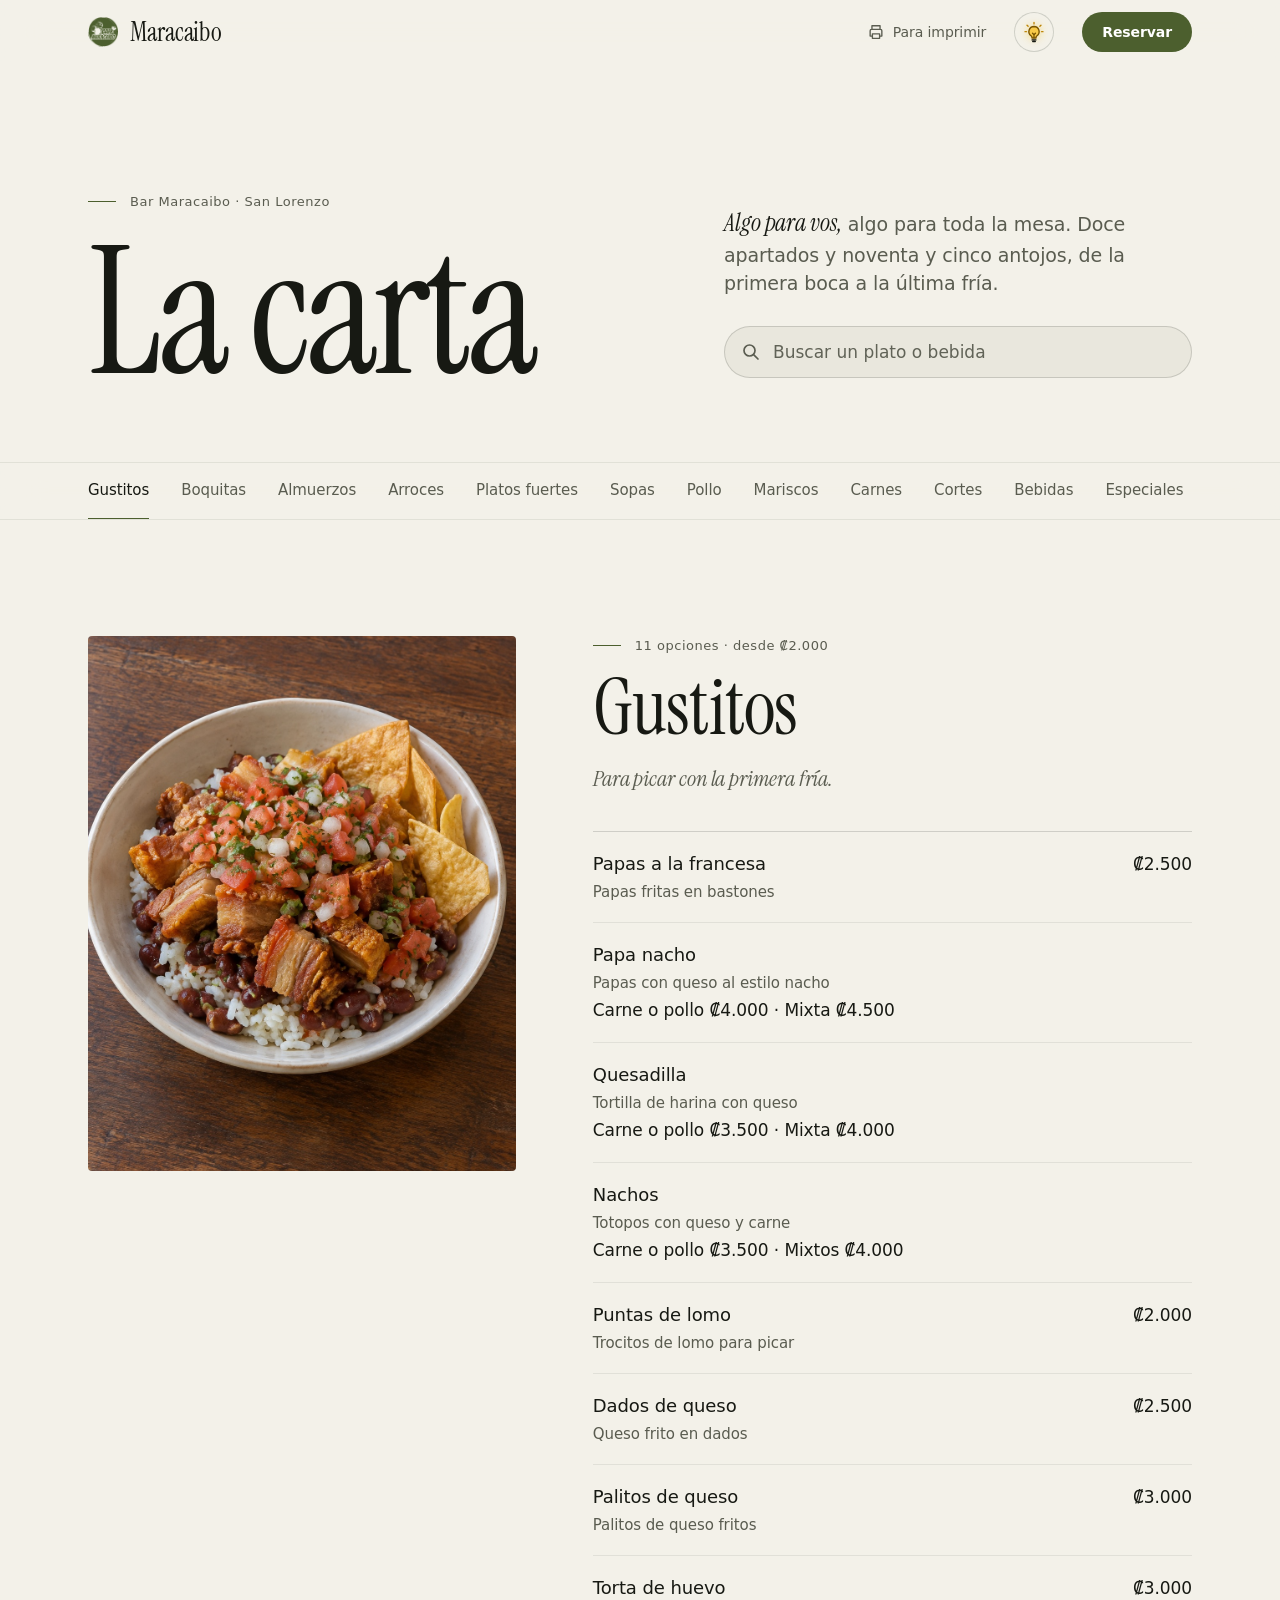
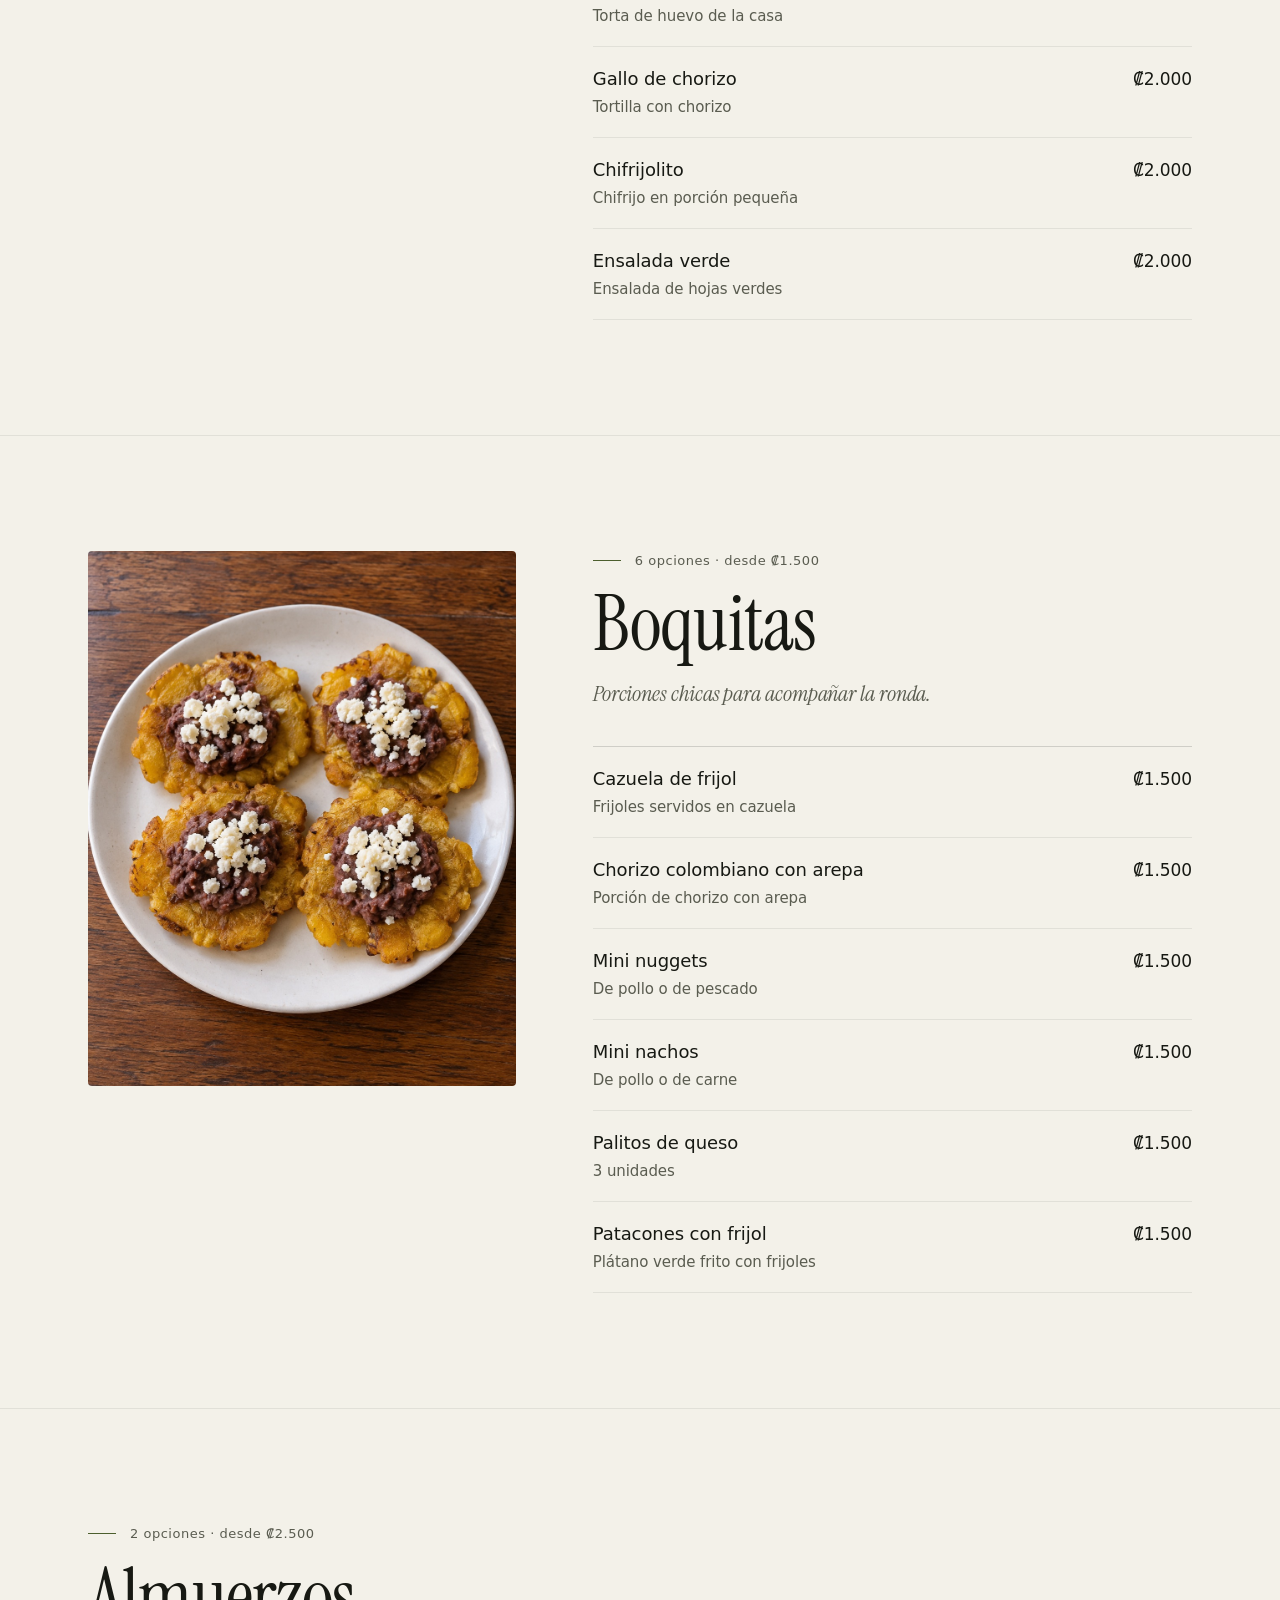
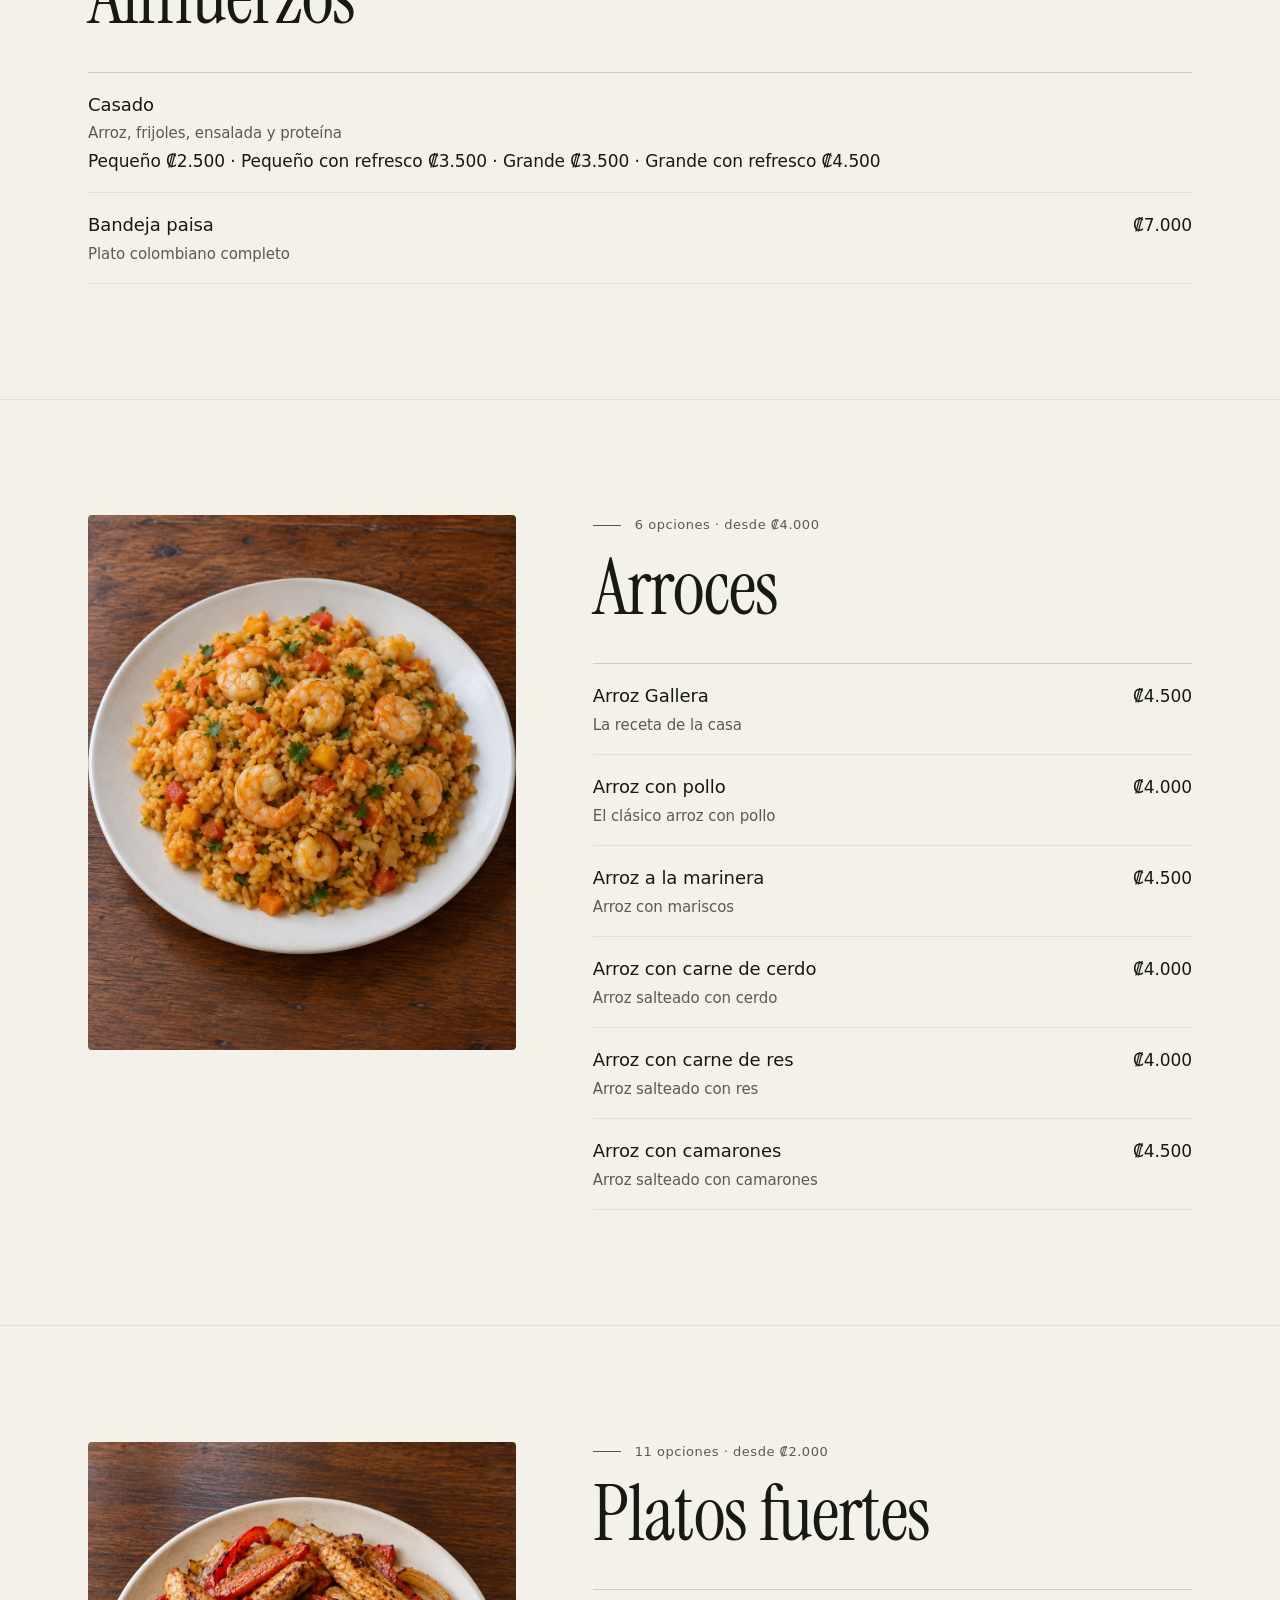
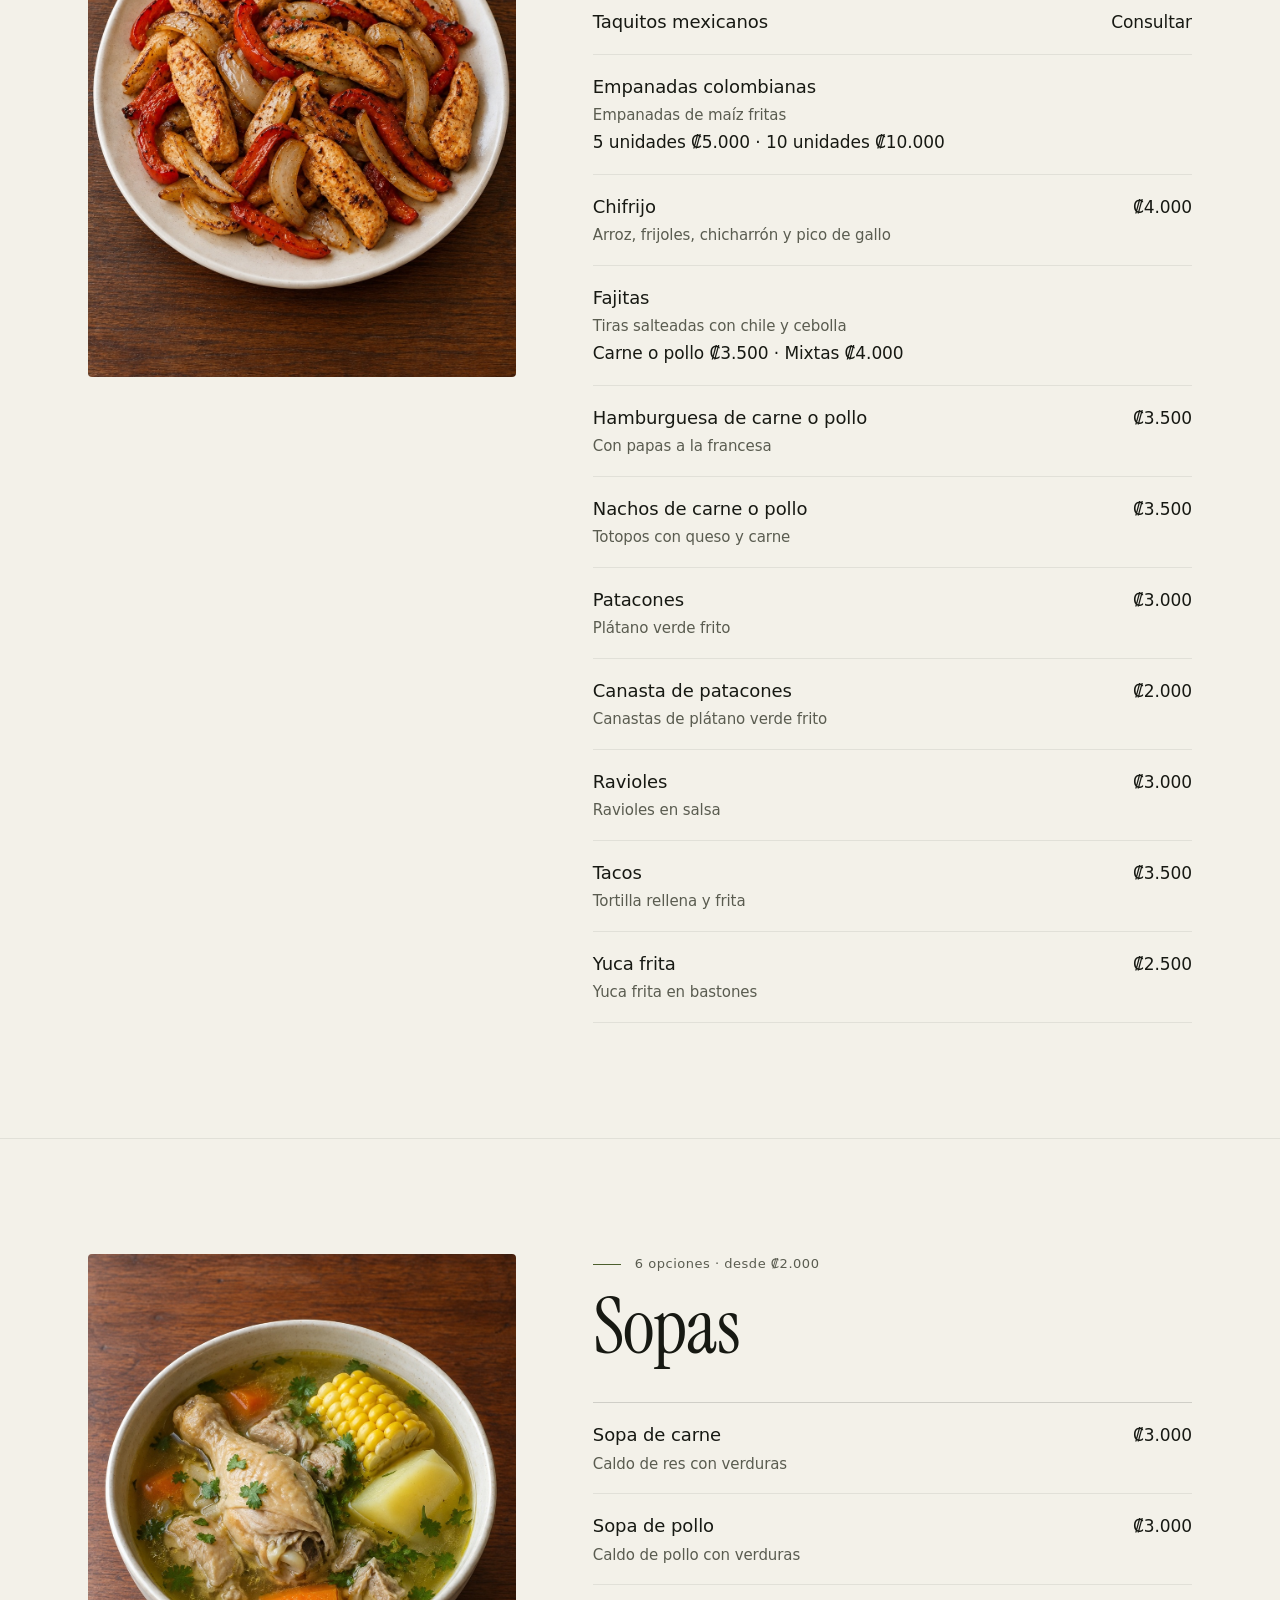
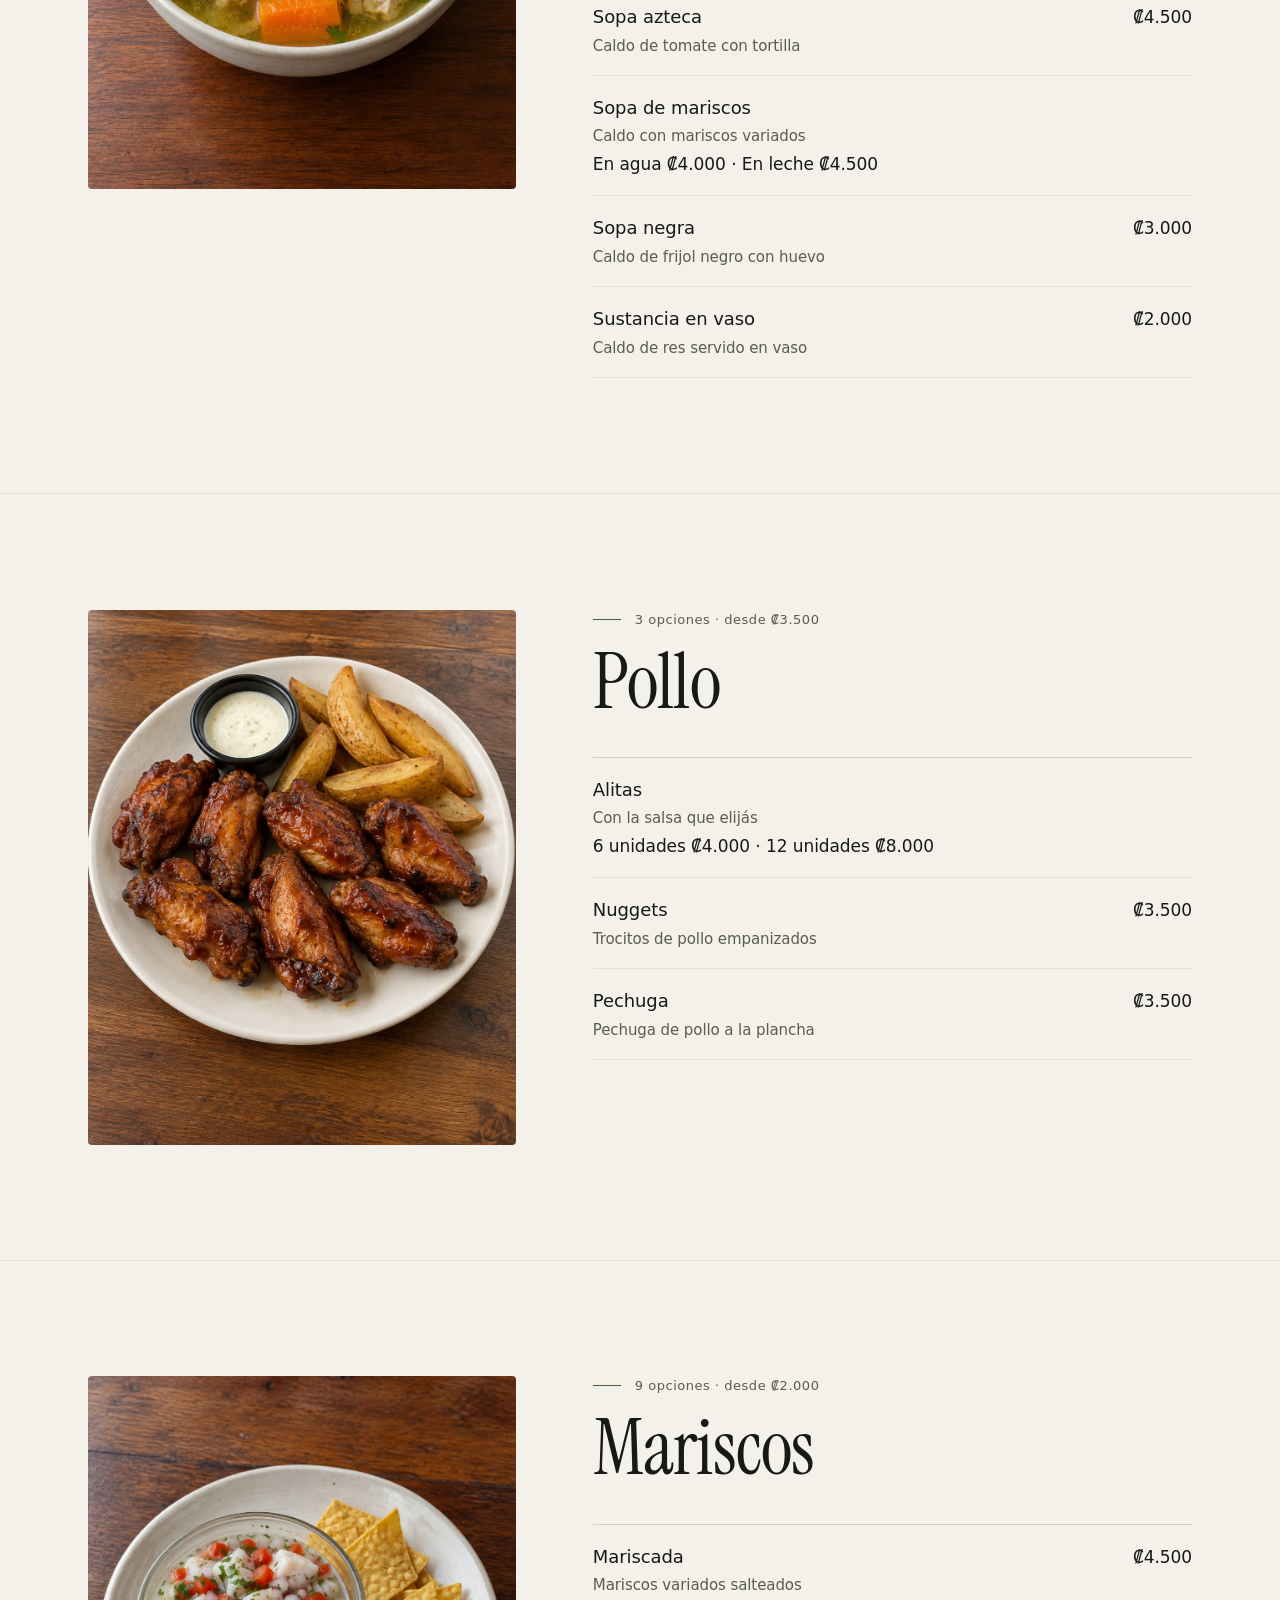
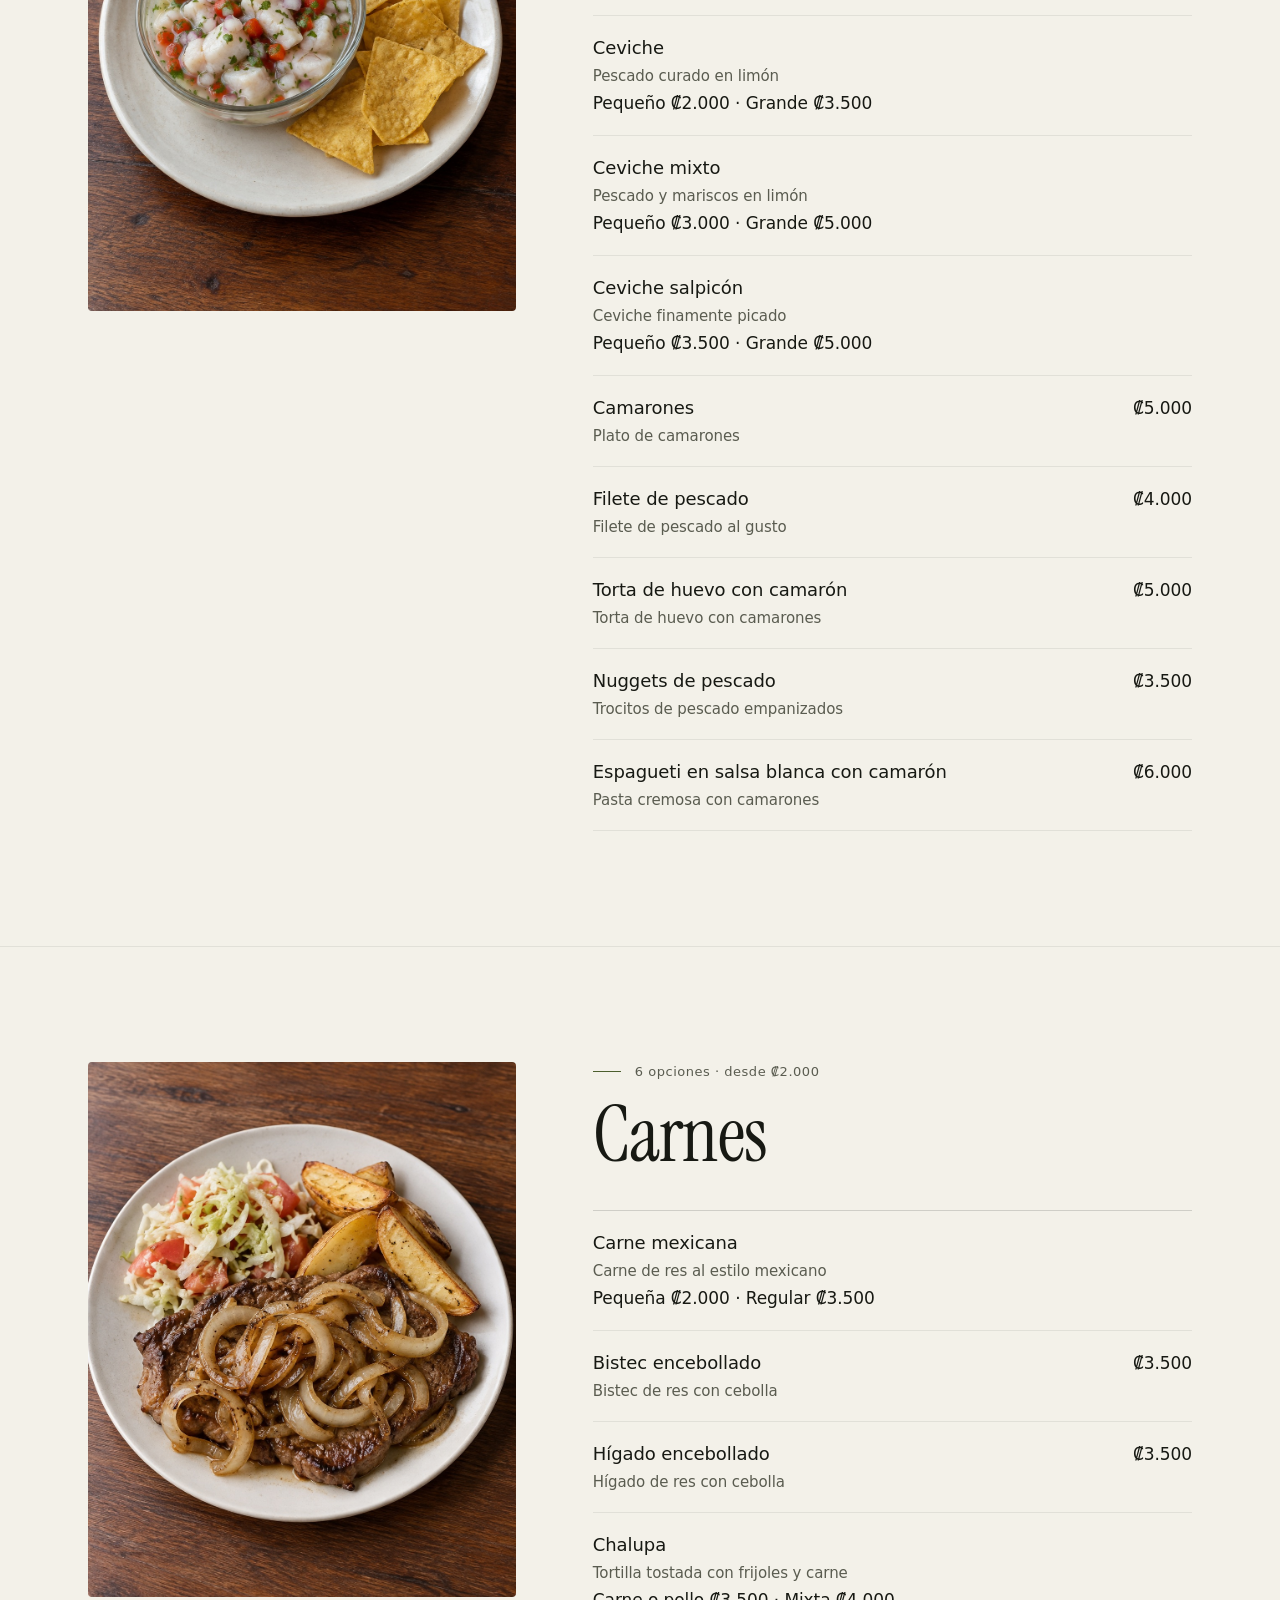
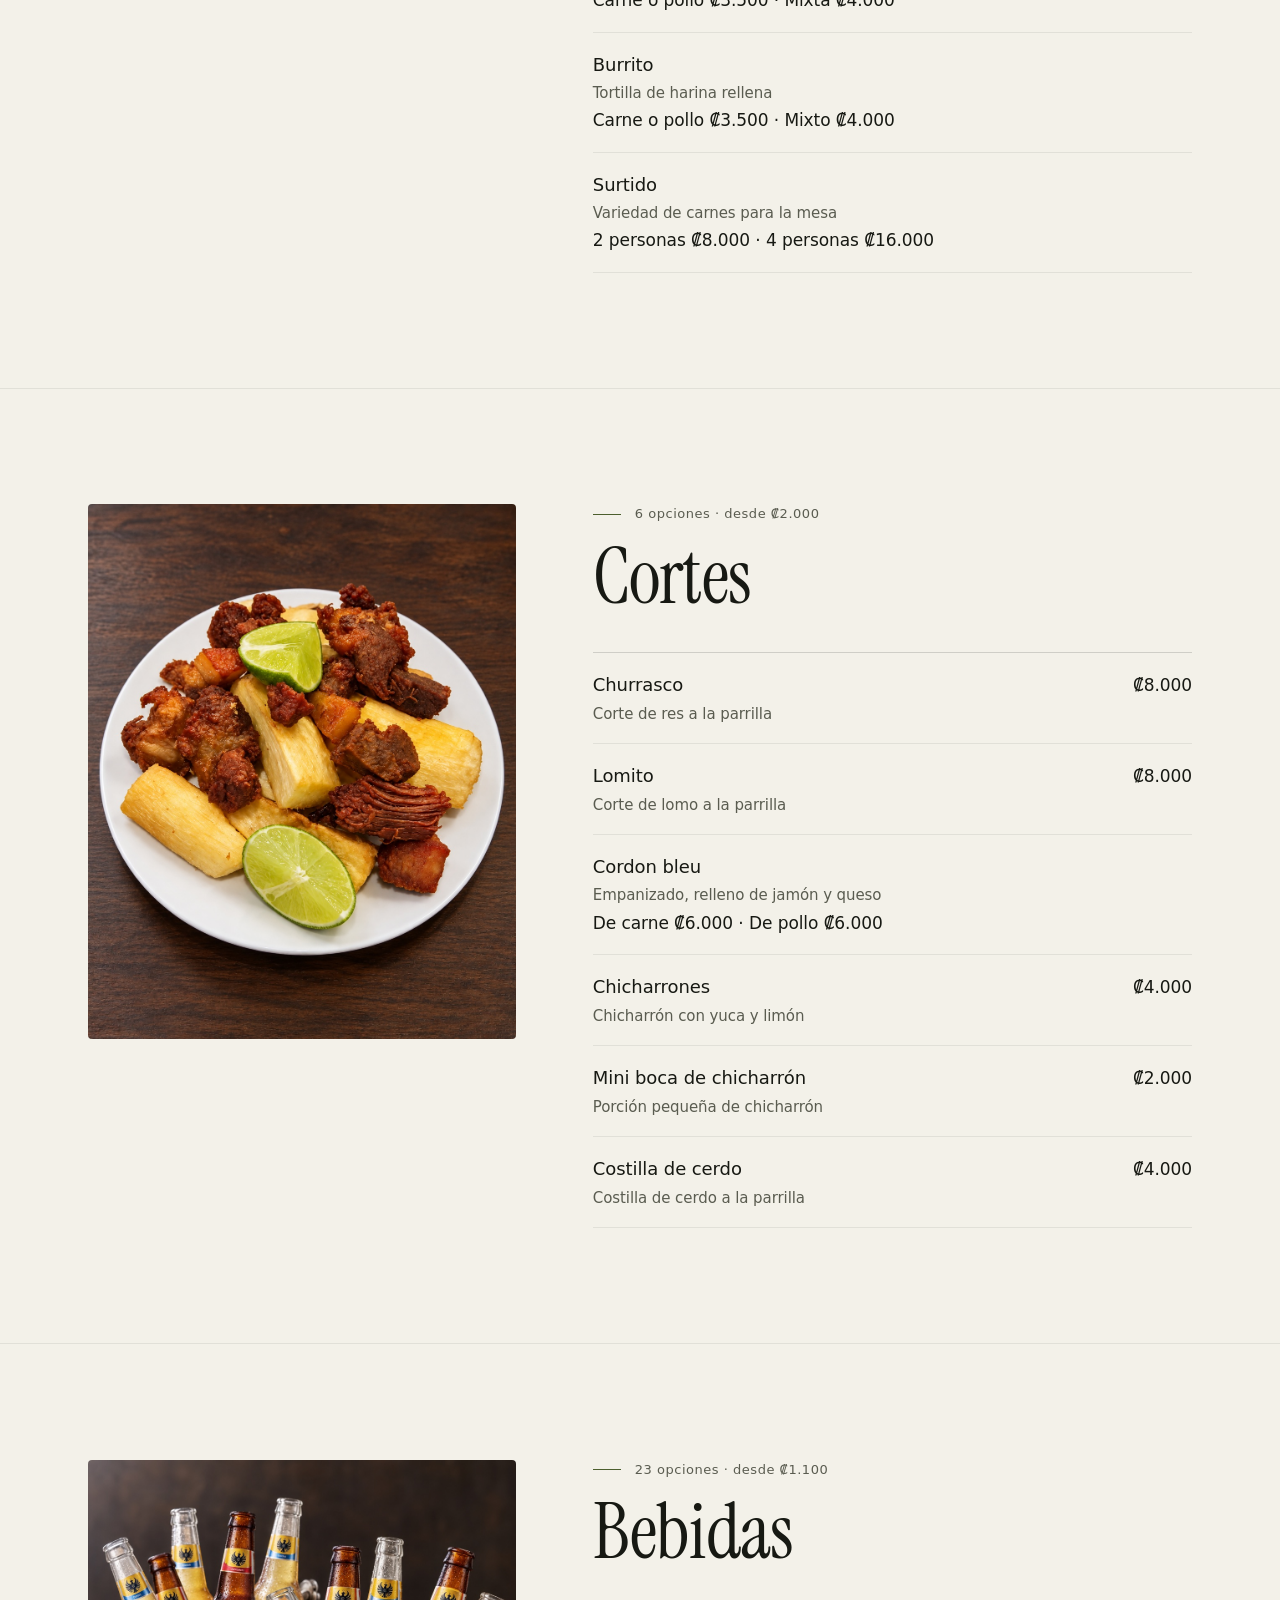
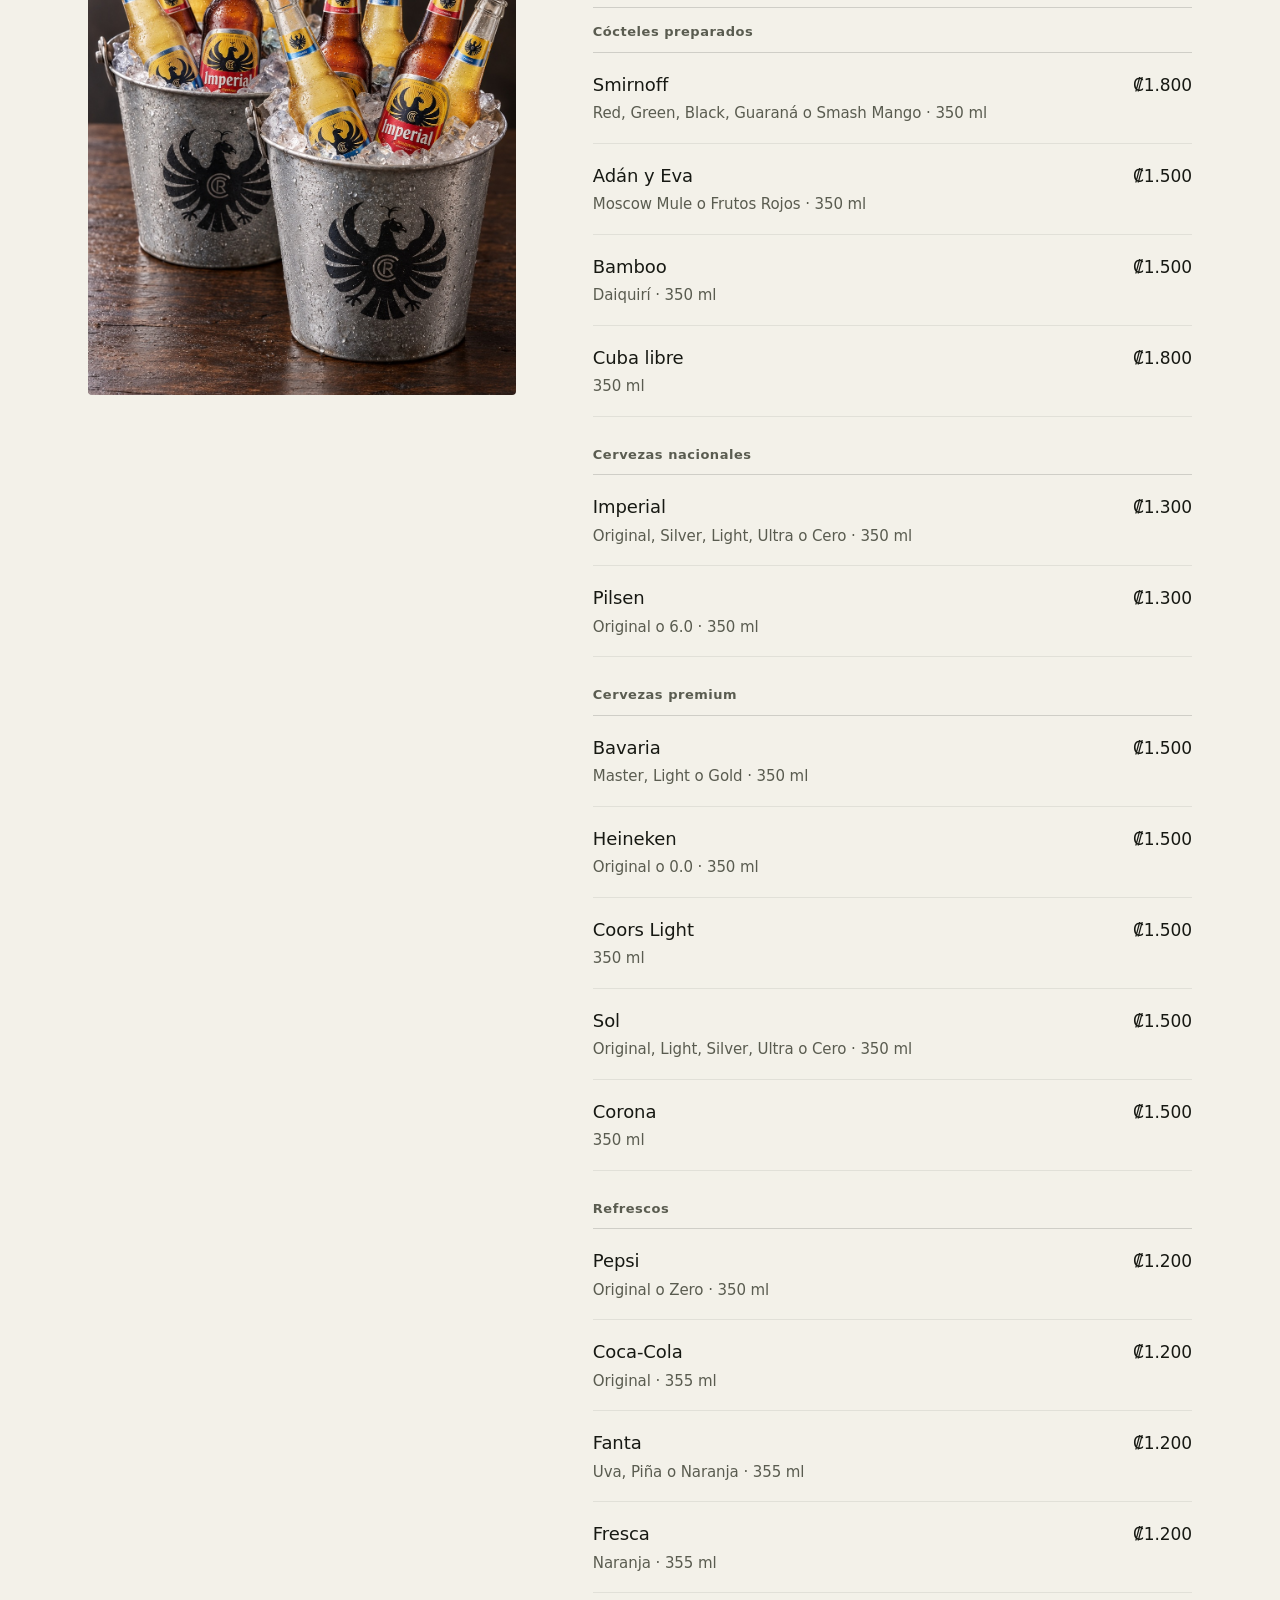
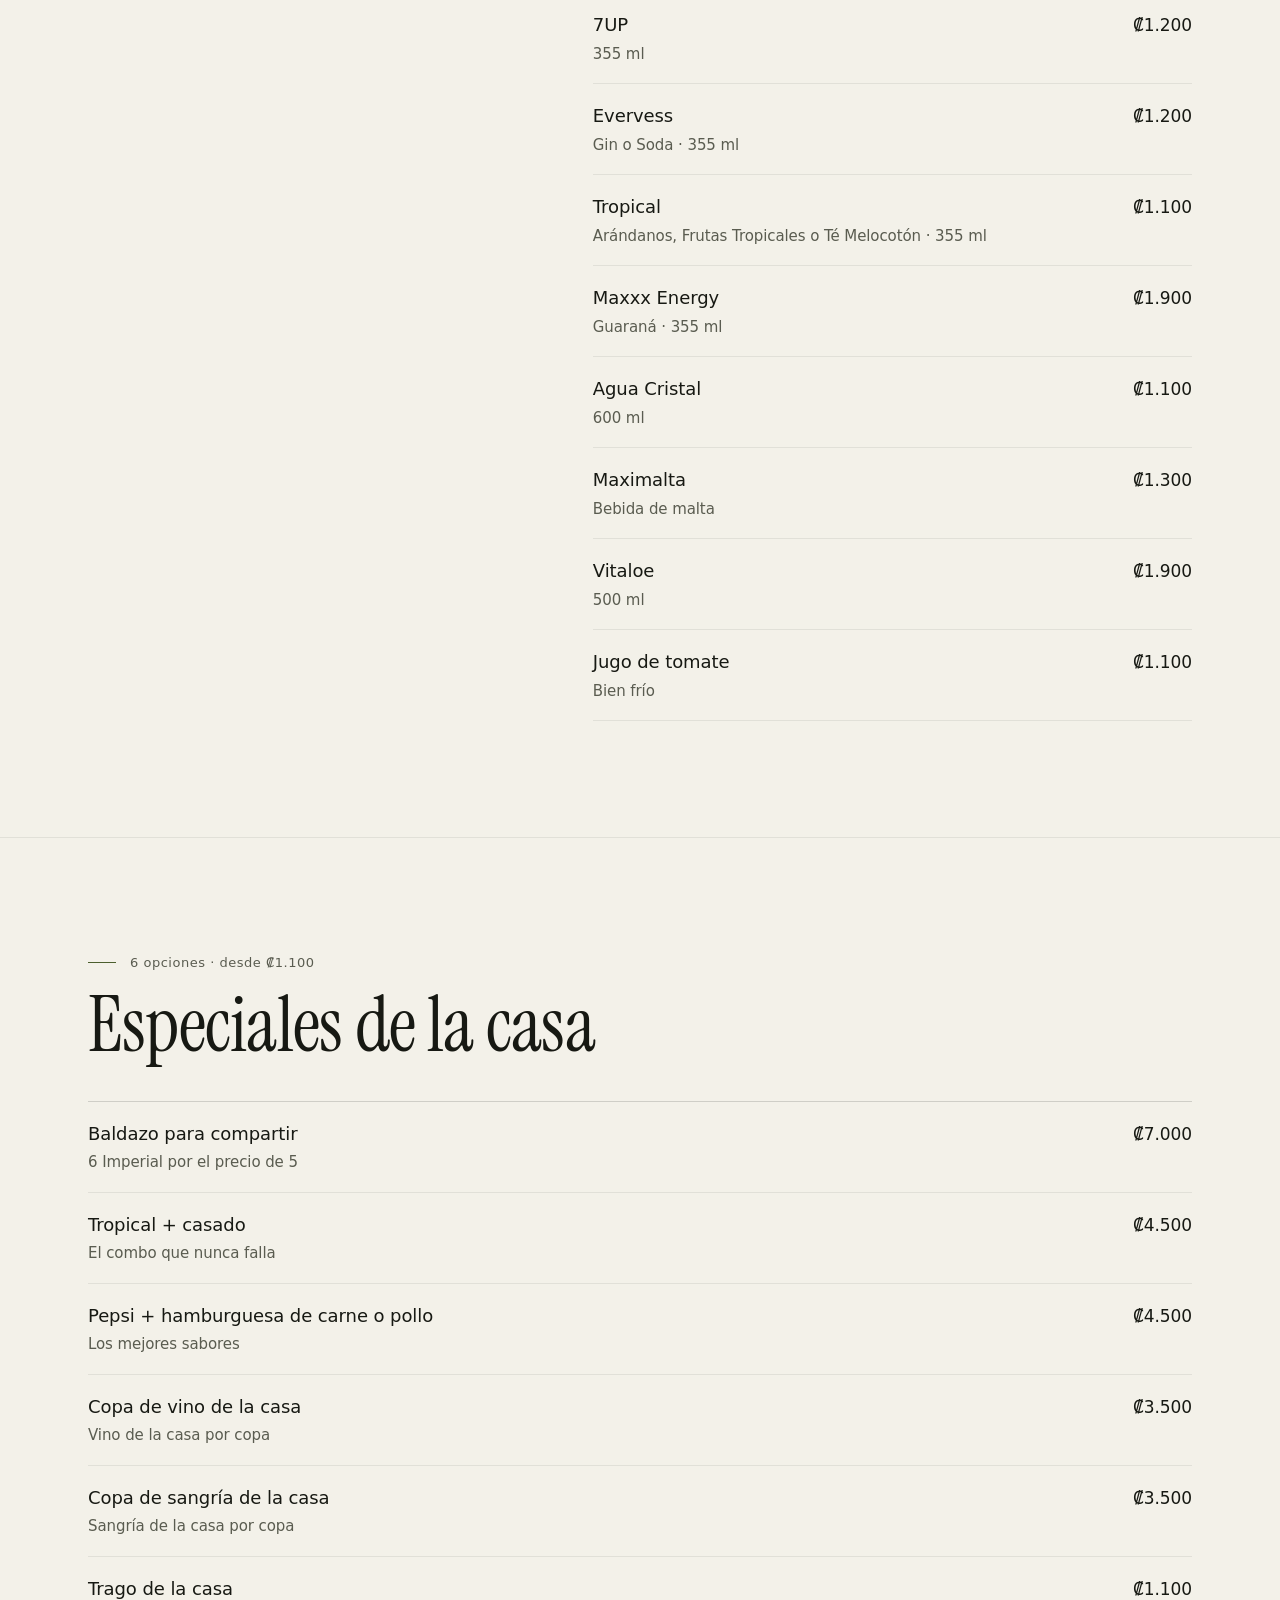
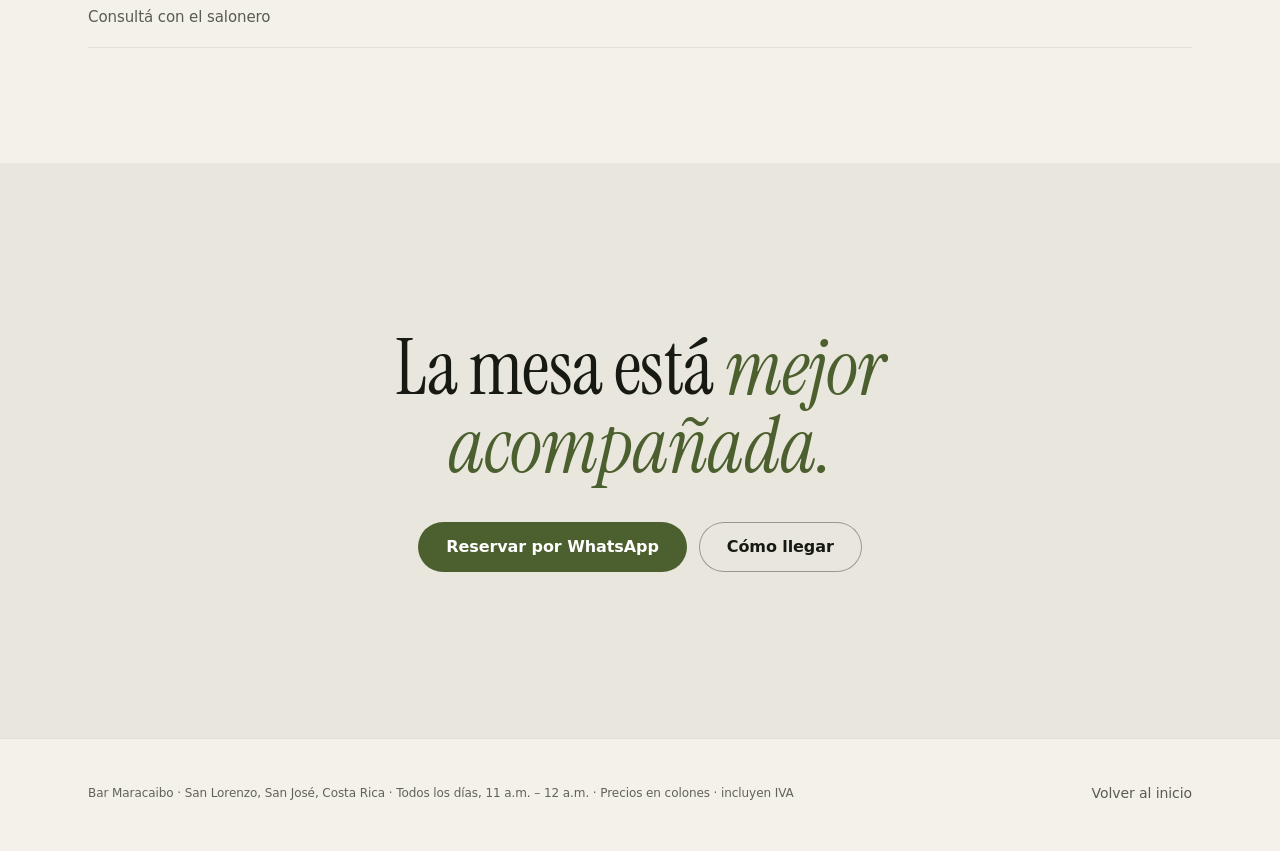
==== menu.html @ 444e25b9 "Fase 2: sistema de diseño unificado - tokens.css: fuentes, colores claro/oscuro, espacios, radios y " ====
<!doctype html>
<html lang="es">
<head>
<meta charset="utf-8">
<meta name="viewport" content="width=device-width,initial-scale=1,viewport-fit=cover">
<title>La carta · Bar Maracaibo</title>
<meta name="description" content="La carta de Bar Maracaibo: bocas, platos fuertes y bebidas, con precios. Buscá tu antojo y reservá tu mesa por WhatsApp.">
<meta name="color-scheme" content="dark light">
<meta name="theme-color" content="#0c0d0a" media="(prefers-color-scheme: dark)">
<meta name="theme-color" content="#f3f1e9" media="(prefers-color-scheme: light)">
<link rel="icon" type="image/png" href="logo-maracaibo-icono.png">
<link rel="apple-touch-icon" href="logo-maracaibo-web.png">
<link rel="preload" href="fuentes/instrument-serif-latin.woff2" as="font" type="font/woff2" crossorigin>
<script>/* apariencia elegida antes de pintar */try{var t=localStorage.getItem('maracaibo-apariencia');if(t==='light'||t==='dark')document.documentElement.dataset.theme=t}catch(e){}</script>
<link rel="stylesheet" href="tokens.css">
<link rel="stylesheet" href="carta.css">
<script src="config.js" defer></script>
<script src="menu-datos.js" defer></script>
<script src="comun.js" defer></script>
<script src="carta.js" defer></script>
</head>
<body>
<a class="skip" href="#carta">Ir a los platos</a>

<header class="nav">
  <div class="nav-inner">
    <a class="brand" href="index.html" aria-label="Bar Maracaibo, volver al inicio">
      <span class="brand-logo" aria-hidden="true"></span>
      <span>Maracaibo</span>
    </a>
    <a class="nav-link" href="menu-impreso.pdf" target="_blank" rel="noopener" aria-label="Carta para imprimir (PDF)"><svg viewBox="0 0 20 20" aria-hidden="true"><path d="M5.5 7V3h9v4M5.5 14.5h-2v-6a1.5 1.5 0 0 1 1.5-1.5h10a1.5 1.5 0 0 1 1.5 1.5v6h-2M6 12h8v5H6z"/></svg><span class="nl-text">Para imprimir</span></a>
    <button class="bulb" id="bulb" type="button" aria-label="Cambiar apariencia">
      <svg viewBox="0 0 24 24" aria-hidden="true">
        <g class="rays"><path d="M12 1.6v1.6M4.4 4.6l1.2 1.2M19.6 4.6l-1.2 1.2M2.2 11.6h1.6M20.2 11.6h1.6"/></g>
        <path class="glass" d="M12 6a5.6 5.6 0 0 0-3.3 10.1c.7.5 1.1 1.2 1.1 2V18.6h4.4v-.5c0-.8.4-1.5 1.1-2A5.6 5.6 0 0 0 12 6Z"/>
        <path class="filament" d="M10.4 13.4 12 15l1.6-1.6M12 15v3.4"/>
        <path d="M9.9 20.6h4.2M10.6 22.4h2.8"/>
      </svg>
    </button>
    <a class="nav-cta" data-wa="Hola, quiero reservar una mesa en Bar Maracaibo." target="_blank" rel="noopener">Reservar</a>
  </div>
</header>

<main>
  <section class="intro" aria-labelledby="titulo">
    <div class="frame intro-grid">
      <div>
        <p class="kicker">Bar Maracaibo · San Lorenzo</p>
        <h1 id="titulo" class="display">La carta</h1>
      </div>
      <div class="intro-side">
        <p class="lede"><em>Algo para vos,</em> algo para toda la mesa. <span id="conteo">Ocho apartados</span>, de la primera boca a la última fría.</p>
        <div class="search">
          <label class="sr" for="search">Buscar en la carta</label>
          <svg viewBox="0 0 18 18" aria-hidden="true"><circle cx="7.5" cy="7.5" r="5.5"/><path d="M11.6 11.6 16 16"/></svg>
          <input id="search" type="search" placeholder="Buscar un plato o bebida" autocomplete="off" enterkeyhint="search">
          <button id="clearSearch" type="button" hidden aria-label="Borrar búsqueda"><svg viewBox="0 0 12 12" aria-hidden="true"><path d="M3 3l6 6M9 3l-6 6"/></svg></button>
        </div>
      </div>
    </div>
  </section>

  <nav class="tabs" id="tabs" aria-label="Apartados de la carta">
    <div class="tabs-track" id="tabsTrack"></div>
  </nav>

  <div id="carta" class="carta">
    <p class="status frame" id="status" role="status" aria-live="polite"></p>
    <div id="sections"></div>
    <div class="empty frame" id="empty" hidden>
      <p class="display">Nada con ese nombre.</p>
      <p>Probá con otra palabra, por ejemplo «arroz» o «ceviche». <button type="button" class="link" id="resetAll">Ver toda la carta</button></p>
    </div>
    <noscript><p class="frame status">Consultá todos los platos y precios en la <a href="menu-impreso.pdf">carta en PDF</a>.</p></noscript>
  </div>

  <section class="closing" aria-labelledby="cierre">
    <div class="frame closing-inner">
      <h2 id="cierre" class="display">La mesa está <em>mejor acompañada.</em></h2>
      <div class="actions">
        <a class="btn btn-main" data-wa="Hola, quiero reservar una mesa en Bar Maracaibo." target="_blank" rel="noopener">Reservar por WhatsApp</a>
        <a class="btn btn-line" href="index.html#llegar">Cómo llegar</a>
      </div>
    </div>
  </section>
</main>

<footer class="footer">
  <div class="frame footer-inner">
    <p>Bar Maracaibo · <span data-cfg="direccion"></span> · <span data-cfg="horario"></span> · <span data-cfg="notaPrecios"></span></p>
    <a href="index.html">Volver al inicio</a>
  </div>
</footer>
</body>
</html>
---- tokens.css ----
/* ==========================================================================
   Bar Maracaibo · tokens del sistema de diseño
   Una sola fuente para colores, letras, espacios, radios y curvas de la
   página principal (experiencia.css) y la carta (carta.css). Los mismos
   colores están en herramientas/tokens.json para el PDF.
   Oscura por defecto; clara según el sistema o con data-theme="light".
   ========================================================================== */
@font-face{font-family:'Instrument Serif';font-style:normal;font-weight:400;font-display:swap;src:url(fuentes/instrument-serif-latin.woff2) format('woff2');unicode-range:U+0000-00FF,U+0131,U+0152-0153,U+02BB-02BC,U+02C6,U+02DA,U+02DC,U+0304,U+0308,U+0329,U+2000-206F,U+20AC,U+2122,U+2191,U+2193,U+2212,U+2215,U+FEFF,U+FFFD}
@font-face{font-family:'Instrument Serif';font-style:normal;font-weight:400;font-display:swap;src:url(fuentes/instrument-serif-latin-ext.woff2) format('woff2');unicode-range:U+0100-02BA,U+02BD-02C5,U+02C7-02CC,U+02CE-02D7,U+02DD-02FF,U+1E00-1E9F,U+20A0-20AB,U+20AD-20C4,U+2113,U+2C60-2C7F,U+A720-A7FF}
@font-face{font-family:'Instrument Serif';font-style:italic;font-weight:400;font-display:swap;src:url(fuentes/instrument-serif-italic-latin.woff2) format('woff2');unicode-range:U+0000-00FF,U+0131,U+0152-0153,U+02BB-02BC,U+02C6,U+02DA,U+02DC,U+0304,U+0308,U+0329,U+2000-206F,U+20AC,U+2122,U+2191,U+2193,U+2212,U+2215,U+FEFF,U+FFFD}
@font-face{font-family:'Instrument Serif';font-style:italic;font-weight:400;font-display:swap;src:url(fuentes/instrument-serif-italic-latin-ext.woff2) format('woff2');unicode-range:U+0100-02BA,U+02BD-02C5,U+02C7-02CC,U+02CE-02D7,U+02DD-02FF,U+1E00-1E9F,U+20A0-20AB,U+20AD-20C4,U+2113,U+2C60-2C7F,U+A720-A7FF}


/* ---------- Colores: oscura (predeterminada) ----------
   Contrastes medidos sobre --fondo. */
:root{
  --fondo:#0c0d0a;          /* noche, negro con un dejo verde */
  --sup:#151712;            /* superficie elevada */
  --ctrl:#20231c;           /* controles */
  --ctrl-2:#2b2f26;         /* controles al pasar */
  --tinta:#f2f0e7;          /* texto · 17:1 */
  --gris:#a8a99b;           /* texto secundario · 8.2:1 */
  --gris-2:#8f9083;         /* texto terciario · 6.0:1 */
  --apagado:#34372f;        /* palabras sin encender */
  --linea:rgba(242,240,231,.13);
  --linea-2:rgba(242,240,231,.07);
  --musgo:#a9bd7f;          /* verde del rótulo, aclarado · 9.5:1 */
  --sobre-musgo:#0c0d0a;    /* texto sobre el botón musgo · 9.5:1 */
  --musgo-hover:#bccd96;
  --abierto:#30d158;
  --cerrado:#ff453a;
  --sombra:rgba(0,0,0,.55);
  --mapa:invert(.9) hue-rotate(180deg) saturate(.45) brightness(.95) contrast(.92);
  --luz:#f7c948;--luz-borde:#7a5600;--luz-rayo:#b57c00;--luz-brillo:rgba(247,201,72,.75); /* bombillo encendido */
  --logo:var(--tinta);      /* logo monocromo: hueso en oscuro */
  --off-tinta:#7d7f72;      /* texto de controles deshabilitados · 3.6:1 sobre --ctrl */
  color-scheme:dark;
}
/* ---------- Colores: clara ---------- */
@media (prefers-color-scheme:light){
  :root:not([data-theme=dark]){
    --fondo:#f3f1e9;--sup:#e9e7dd;--ctrl:#dddbd0;--ctrl-2:#d1cfc3;
    --tinta:#171913;          /* 15.7:1 */
    --gris:#5a5c50;           /* 6.0:1 */
    --gris-2:#616357;         /* 5.4:1 */
    --apagado:#cfcdc2;
    --linea:rgba(23,25,19,.16);--linea-2:rgba(23,25,19,.08);
    --musgo:#4c5f2e;          /* 6.2:1 */
    --sobre-musgo:#ffffff;    /* 7.0:1 */
    --musgo-hover:#3f5025;
    --abierto:#248a3d;--cerrado:#d70015;
    --sombra:rgba(40,38,30,.18);
    --mapa:saturate(.6) contrast(.95);
    --logo:var(--musgo);
    --off-tinta:#6f7165;
    color-scheme:light;
  }
}
:root[data-theme=light]{
  --fondo:#f3f1e9;--sup:#e9e7dd;--ctrl:#dddbd0;--ctrl-2:#d1cfc3;
  --tinta:#171913;--gris:#5a5c50;--gris-2:#616357;--apagado:#cfcdc2;
  --linea:rgba(23,25,19,.16);--linea-2:rgba(23,25,19,.08);
  --musgo:#4c5f2e;--sobre-musgo:#ffffff;--musgo-hover:#3f5025;
  --abierto:#248a3d;--cerrado:#d70015;
  --sombra:rgba(40,38,30,.18);
  --mapa:saturate(.6) contrast(.95);
  --logo:var(--musgo);--off-tinta:#6f7165;
  color-scheme:light;
}

:root{
  --serif:'Instrument Serif','Iowan Old Style','Palatino Linotype',Georgia,serif;
  --texto:-apple-system,BlinkMacSystemFont,'SF Pro Text','Segoe UI',system-ui,sans-serif;
  --frame:1200px;
  --gutter:clamp(20px,4vw,48px);
  --ease:cubic-bezier(.25,.1,.25,1);      /* cambios de color */
  --ease-out:cubic-bezier(.23,1,.32,1);   /* entradas y respuesta al toque */
  --ease-drawer:cubic-bezier(.32,.72,0,1);/* barras que entran y salen, como en iOS */
  /* espacios: el aire entre secciones */
  --sec:clamp(84px,10vw,126px);
  --sec-sm:clamp(56px,7vw,88px);
  --s1:4px;--s2:8px;--s3:12px;--s4:16px;--s5:24px;--s6:32px;--s7:48px;--s8:64px;
  /* radios */
  --r-sm:12px;--r:20px;--r-lg:24px;--r-pill:999px;
}
---- carta.css ----
/* ==========================================================================
   Bar Maracaibo · carta digital
   Una sola carta continua, como en la mesa: pestañas fijas que siguen la
   lectura, una foto por apartado y precios alineados. Mismo sistema de la
   página principal (tokens.css): claro u oscuro, verde musgo solo en detalles,
   Instrument Serif para titulares.
   ========================================================================== */

:root{--nav:64px;--tabs:56px}
*,*::before,*::after{box-sizing:border-box}
html{-webkit-text-size-adjust:100%;-webkit-tap-highlight-color:transparent;scroll-padding-top:calc(var(--nav) + var(--tabs) + 8px)}
body{margin:0;background:var(--fondo);color:var(--tinta);font-family:var(--texto);font-size:1.0625rem;line-height:1.5;letter-spacing:-.005em;-webkit-font-smoothing:antialiased}
img{display:block;max-width:100%}
h1,h2,p,ul,figure{margin:0}
ul{padding:0;list-style:none}
a{color:inherit}
button,input{font:inherit;color:inherit}
button{cursor:pointer;background:none;border:0;padding:0}
[hidden]{display:none!important}
a,button,label{touch-action:manipulation}
.btn,.nav-cta,.tab,.chip,.add,.bulb{-webkit-user-select:none;user-select:none;-webkit-touch-callout:none}
:focus-visible{outline:2px solid var(--tinta);outline-offset:4px;border-radius:4px}
::selection{background:var(--musgo);color:var(--sobre-musgo)}
.frame{width:min(var(--frame),100%);margin-inline:auto;padding-inline:var(--gutter)}
.sr{position:absolute;width:1px;height:1px;overflow:hidden;clip:rect(0 0 0 0);white-space:nowrap}
.skip{position:fixed;left:16px;top:-80px;z-index:100;background:var(--tinta);color:var(--fondo);padding:12px 18px;border-radius:999px;font-weight:600}
.skip:focus{top:16px}
.display{font-family:var(--serif);font-weight:400;letter-spacing:-.01em;line-height:1.02;text-wrap:balance}
.display em,.lede em{font-family:var(--serif);font-style:italic;color:var(--musgo)}
.kicker{display:flex;align-items:center;gap:14px;font-size:.8125rem;font-weight:500;letter-spacing:.04em;color:var(--gris)}
.kicker::before{content:'';width:28px;height:1px;background:var(--musgo)}
.link{color:var(--tinta);font-weight:500;text-decoration:underline;text-decoration-color:color-mix(in srgb,var(--tinta) 35%,transparent);text-underline-offset:5px}
.actions{display:flex;flex-wrap:wrap;align-items:center;gap:12px}
.btn{display:inline-flex;align-items:center;justify-content:center;min-height:50px;padding:0 28px;border-radius:999px;font-size:1rem;font-weight:600;text-decoration:none;white-space:nowrap;transition:background-color .2s var(--ease),box-shadow .2s var(--ease),transform .12s var(--ease-out)}
.btn:active{transform:scale(.97)}
.btn-main{background:var(--musgo);color:var(--sobre-musgo)}
.btn-line{box-shadow:inset 0 0 0 1px color-mix(in srgb,var(--tinta) 38%,transparent)}

/* ---------- Al pasar el mouse (en el celular no se queda pegado) ---------- */
@media (hover:hover) and (pointer:fine){
  .link:hover{color:var(--musgo)}
  .btn-main:hover,.nav-cta:hover{background:var(--musgo-hover)}
  .btn-line:hover{box-shadow:inset 0 0 0 1px var(--tinta)}
  .nav-link:hover,.tab:hover,.footer a:hover{color:var(--tinta)}
  .bulb:hover{box-shadow:inset 0 0 0 1px var(--tinta)}
}

/* ---------- Navegación ---------- */
.nav{position:sticky;top:0;z-index:30;background:color-mix(in srgb,var(--fondo) 86%,transparent);-webkit-backdrop-filter:saturate(1.6) blur(20px);backdrop-filter:saturate(1.6) blur(20px);padding-top:env(safe-area-inset-top,0px)}
.nav-inner{width:min(var(--frame),100%);margin-inline:auto;padding-inline:var(--gutter);height:var(--nav);display:flex;align-items:center;gap:28px}
.brand{display:flex;align-items:center;gap:12px;text-decoration:none;margin-right:auto}
.brand-logo{flex-shrink:0;width:30px;height:30px;background:var(--logo);-webkit-mask:url(logo-mono.png) center/contain no-repeat;mask:url(logo-mono.png) center/contain no-repeat}
.brand span{font-family:var(--serif);font-size:1.625rem;line-height:1}
.nav-link{font-size:.875rem;color:var(--gris);text-decoration:none;min-height:44px;min-width:44px;justify-content:center;display:inline-flex;align-items:center;gap:8px;white-space:nowrap;transition:color .2s}
.nav-link svg{width:18px;height:18px;fill:none;stroke:currentColor;stroke-width:1.5;stroke-linejoin:round}
.nav-cta{display:inline-flex;align-items:center;min-height:40px;padding:0 20px;border-radius:999px;font-size:.875rem;font-weight:600;text-decoration:none;background:var(--musgo);color:var(--sobre-musgo);transition:background-color .2s,transform .12s var(--ease-out)}
.nav-cta:active{transform:scale(.97)}

/* Bombillo: encendido en claro, apagado en oscuro */
.bulb{flex-shrink:0;width:40px;height:40px;border-radius:50%;display:grid;place-items:center;color:var(--tinta);box-shadow:inset 0 0 0 1px var(--linea);transition:box-shadow .2s,transform .12s var(--ease-out)}
.bulb:active{transform:scale(.9)}
.bulb svg{width:22px;height:22px;overflow:visible;fill:none;stroke:currentColor;stroke-width:1.5;stroke-linecap:round;stroke-linejoin:round}
.bulb .glass{fill:transparent;transition:fill .25s var(--ease),stroke .25s var(--ease)}
.bulb .filament{opacity:.55}
.bulb .rays{stroke:var(--luz-rayo);opacity:0;transform:scale(.6);transform-origin:12px 11px;transition:opacity .2s var(--ease-out),transform .3s var(--ease-out)}
.bulb.on .glass{fill:var(--luz);stroke:var(--luz-borde);filter:drop-shadow(0 0 5px var(--luz-brillo))}
.bulb.on .filament{opacity:1;stroke:var(--luz-borde)}
.bulb.on .rays{opacity:1;transform:none}

/* ---------- Encabezado ---------- */
.intro{padding-block:clamp(72px,10vw,128px) clamp(48px,6vw,72px)}
.intro-grid{display:grid;grid-template-columns:minmax(0,1.1fr) minmax(0,.9fr);align-items:end;gap:40px 64px}
.intro h1{font-size:clamp(5rem,14vw,11.5rem);line-height:.86;letter-spacing:-.025em;margin-top:24px}
.intro-side{display:grid;gap:28px;padding-bottom:12px}
.lede{font-size:1.1875rem;color:var(--gris);max-width:38ch}
.lede em{font-size:1.25em;color:var(--tinta)}
.search{position:relative}
.search>svg{position:absolute;left:18px;top:50%;width:18px;height:18px;transform:translateY(-50%);fill:none;stroke:var(--gris);stroke-width:1.7;stroke-linecap:round;pointer-events:none}
.search input{width:100%;height:52px;padding:0 48px;border:1px solid var(--linea);border-radius:999px;background:var(--sup);font-size:1.0625rem;color:var(--tinta);-webkit-appearance:none;appearance:none;transition:border-color .2s}
.search input::placeholder{color:var(--gris-2)}
.search input::-webkit-search-cancel-button{display:none}
.search input:focus{outline:none;border-color:var(--tinta)}
.search button{position:absolute;right:8px;top:50%;transform:translateY(-50%);width:36px;height:36px;border-radius:50%;display:grid;place-items:center;background:var(--ctrl)}
.search button svg{width:12px;height:12px;fill:none;stroke:var(--tinta);stroke-width:1.8;stroke-linecap:round}

/* ---------- Pestañas fijas ---------- */
.tabs{position:sticky;top:calc(var(--nav) + env(safe-area-inset-top,0px));z-index:20;background:color-mix(in srgb,var(--fondo) 86%,transparent);-webkit-backdrop-filter:saturate(1.6) blur(20px);backdrop-filter:saturate(1.6) blur(20px);border-block:1px solid var(--linea-2)}
.tabs-track{width:min(var(--frame),100%);margin-inline:auto;padding-inline:var(--gutter);display:flex;gap:32px;overflow-x:auto;scrollbar-width:none;scroll-padding-inline:var(--gutter)}
.tabs-track::-webkit-scrollbar{display:none}
.tab{position:relative;flex:0 0 auto;min-height:var(--tabs);display:inline-flex;align-items:center;font-size:.9375rem;color:var(--gris);text-decoration:none;white-space:nowrap;transition:color .2s}
.tab::after{content:'';position:absolute;left:0;right:0;bottom:-1px;height:2px;background:var(--musgo);transform:scaleX(0);transition:transform .3s var(--ease)}
.tab[aria-current=true]{color:var(--tinta)}
.tab[aria-current=true]::after{transform:scaleX(1)}
.tab[hidden]{display:none}

/* ---------- Apartados ---------- */
.status{min-height:1px;padding-top:28px;font-size:.875rem;color:var(--gris)}
.status:empty{padding-top:0}
.cat{padding-block:clamp(72px,9vw,120px);border-bottom:1px solid var(--linea-2)}
.cat:last-child{border-bottom:0}
.cat-grid{display:grid;grid-template-columns:minmax(0,5fr) minmax(0,7fr);gap:clamp(40px,6vw,96px);align-items:start}
.cat-photo{position:sticky;top:calc(var(--nav) + var(--tabs) + 32px);aspect-ratio:4/5;border-radius:4px;overflow:hidden;background:var(--sup)}
.cat-photo img{width:100%;height:100%;object-fit:cover}
.cat-head{display:grid;gap:14px;margin-bottom:36px}
.cat-head h2{font-size:clamp(3rem,6vw,5.25rem)}
.cat-note{font-family:var(--serif);font-style:italic;font-size:1.375rem;color:var(--gris)}
.dishes{border-top:1px solid var(--linea)}
.dish{display:grid;grid-template-columns:minmax(0,1fr) auto;gap:4px 32px;align-items:baseline;padding:18px 0;border-bottom:1px solid var(--linea-2)}
.dish-name{font-size:1.125rem}
.dish-price{font-size:1.0625rem;font-variant-numeric:tabular-nums;white-space:nowrap}
.dish small{grid-column:1/-1;font-size:.9375rem;color:var(--gris)}
.dish-sizes{grid-column:1/-1;font-variant-numeric:tabular-nums}
.dish-group{padding:28px 0 10px;font-size:.8125rem;font-weight:600;letter-spacing:.04em;color:var(--gris);border-bottom:1px solid var(--linea)}
.dish-group:first-child{padding-top:14px}
.cat-nophoto{display:none}
.cat-grid:has(.cat-nophoto){grid-template-columns:minmax(0,1fr)}
.dish mark{background:color-mix(in srgb,var(--musgo) 32%,transparent);color:inherit;border-radius:3px;padding:0 2px}
.empty{padding-block:96px;display:grid;gap:12px;color:var(--gris)}
.empty .display{font-size:clamp(2.5rem,5vw,4rem);color:var(--tinta)}

/* ---------- Cierre ---------- */
.closing{padding-block:clamp(112px,13vw,176px);background:var(--sup)}
.closing-inner{display:grid;justify-items:center;text-align:center;gap:36px}
.closing h2{font-size:clamp(2.75rem,6vw,5.25rem);max-width:14ch}
.closing .actions{justify-content:center}
.footer{border-top:1px solid var(--linea-2);padding-block:32px calc(36px + env(safe-area-inset-bottom,0px))}
.footer-inner{display:flex;flex-wrap:wrap;align-items:center;justify-content:space-between;gap:8px 24px;font-size:.75rem;color:var(--gris-2)}
.footer a{font-size:.875rem;color:var(--gris);text-decoration:none;min-height:44px;display:inline-flex;align-items:center}

/* ---------- Tableta y celular ---------- */
@media (max-width:900px){
  .intro-grid{grid-template-columns:1fr}
  .cat-grid{grid-template-columns:1fr;gap:32px}
  .cat-photo{position:relative;top:0;aspect-ratio:16/10}
}
@media (max-width:480px){.nl-text{display:none}}
@media (max-width:359px){.brand span{display:none}}
@media (max-width:640px){
  :root{--nav:56px;--tabs:52px}
  .brand span{font-size:1.5rem}
  .nav-inner{gap:16px}
  .nav-cta{min-height:36px;padding:0 16px}
  .intro{padding-block:56px 40px}
  .intro h1{font-size:clamp(4.5rem,24vw,6rem);margin-top:20px}
  .lede{font-size:1.0625rem}
  .tabs-track{gap:24px}
  .cat{padding-block:64px}
  .cat-photo{margin-inline:calc(-1 * var(--gutter));border-radius:0;aspect-ratio:4/3}
  .cat-head{margin-bottom:24px}
  .cat-head h2{font-size:3rem}
  .cat-note{font-size:1.25rem}
  .dish{padding:16px 0;gap:4px 20px}
  .dish-name{font-size:1.0625rem}
  .closing .actions{display:grid;grid-template-columns:1fr;width:100%}
}

@media (prefers-reduced-motion:reduce){*,*::before,*::after{animation:none!important;transition-property:opacity,color,background-color,box-shadow!important}html{scroll-behavior:auto}}
@media (prefers-reduced-transparency:reduce){.nav,.tabs{background:var(--fondo)}}
@media (prefers-contrast:more){:root{--linea:color-mix(in srgb,var(--tinta) 45%,transparent);--linea-2:color-mix(in srgb,var(--tinta) 28%,transparent)}.lede,.kicker,.dish small,.cat-note{color:var(--tinta)}}
@media print{
  :root{--fondo:#fff;--sup:#fff;--tinta:#111;--gris:#555;--musgo:#4c5f2e}
  .nav,.tabs,.search,.closing,.footer,.cat-photo{display:none!important}
  .cat{break-inside:avoid;padding-block:24px}
  .cat-grid{grid-template-columns:1fr}
}
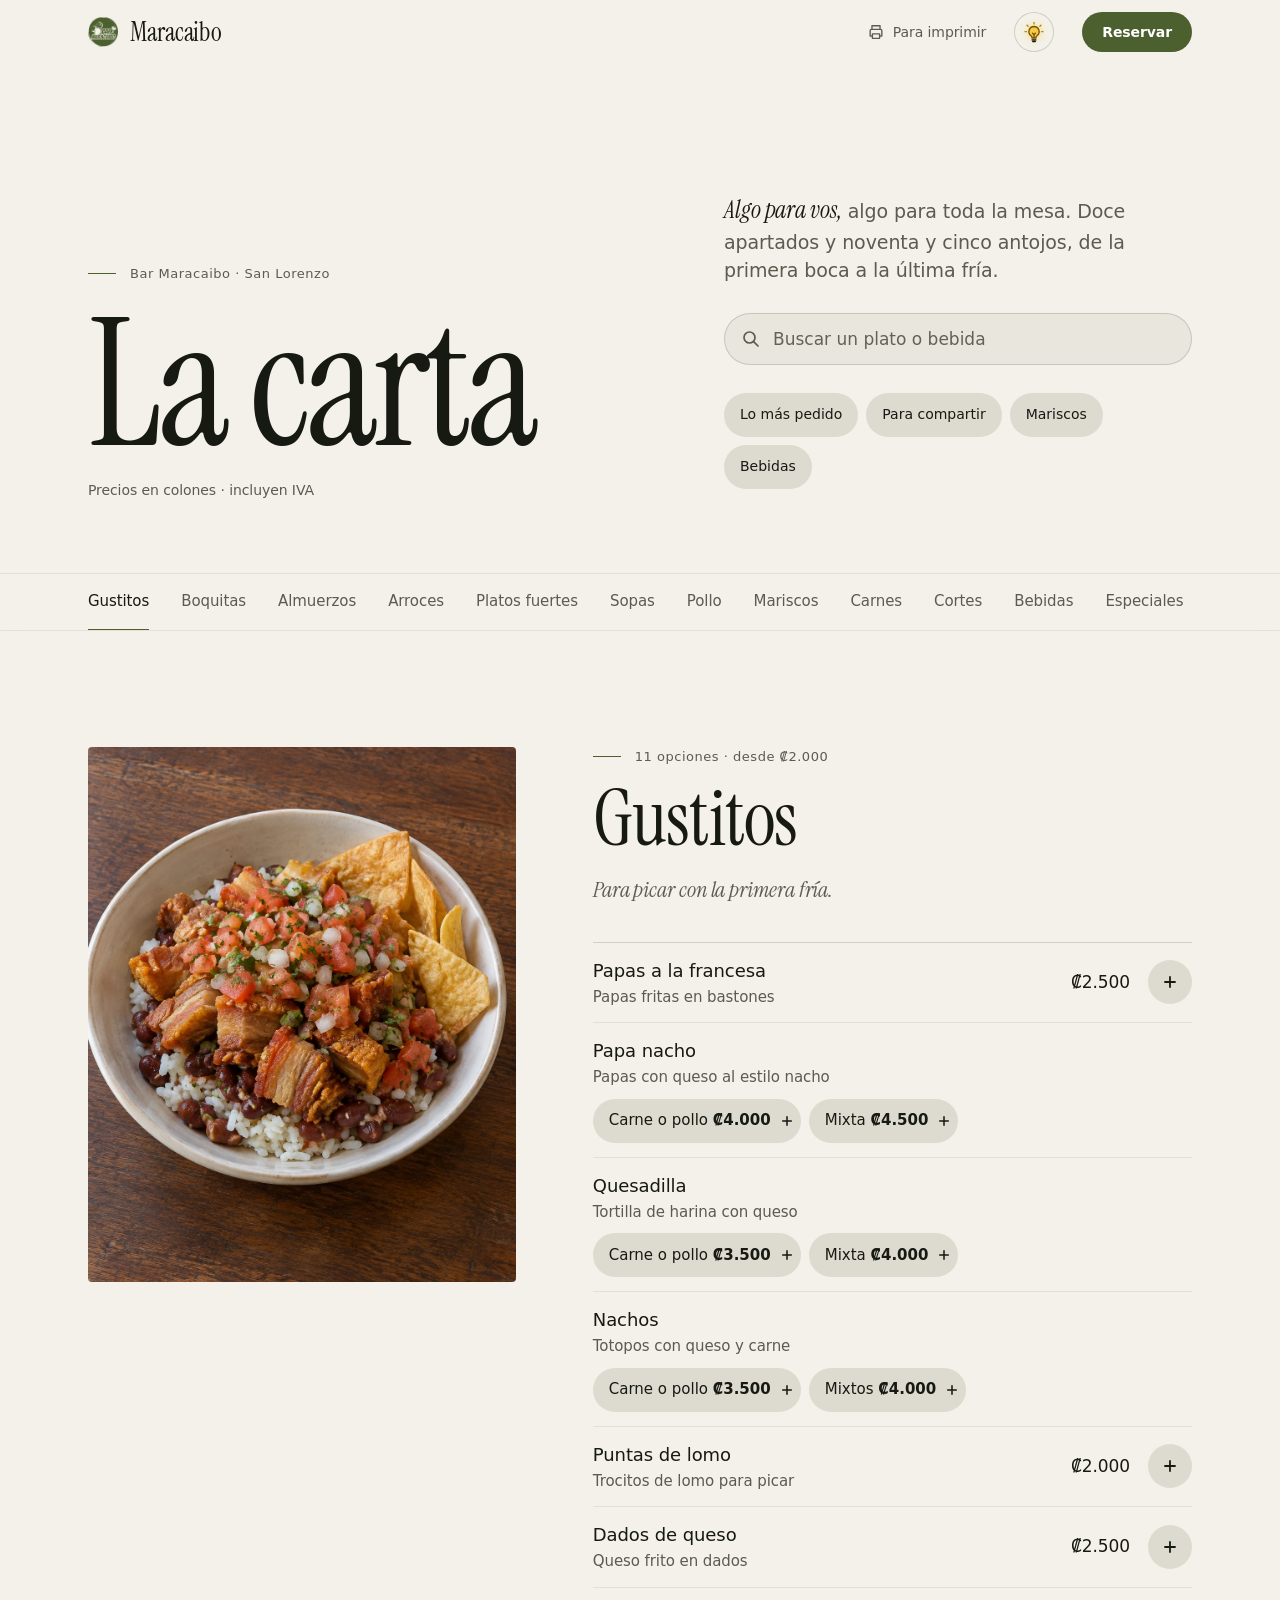
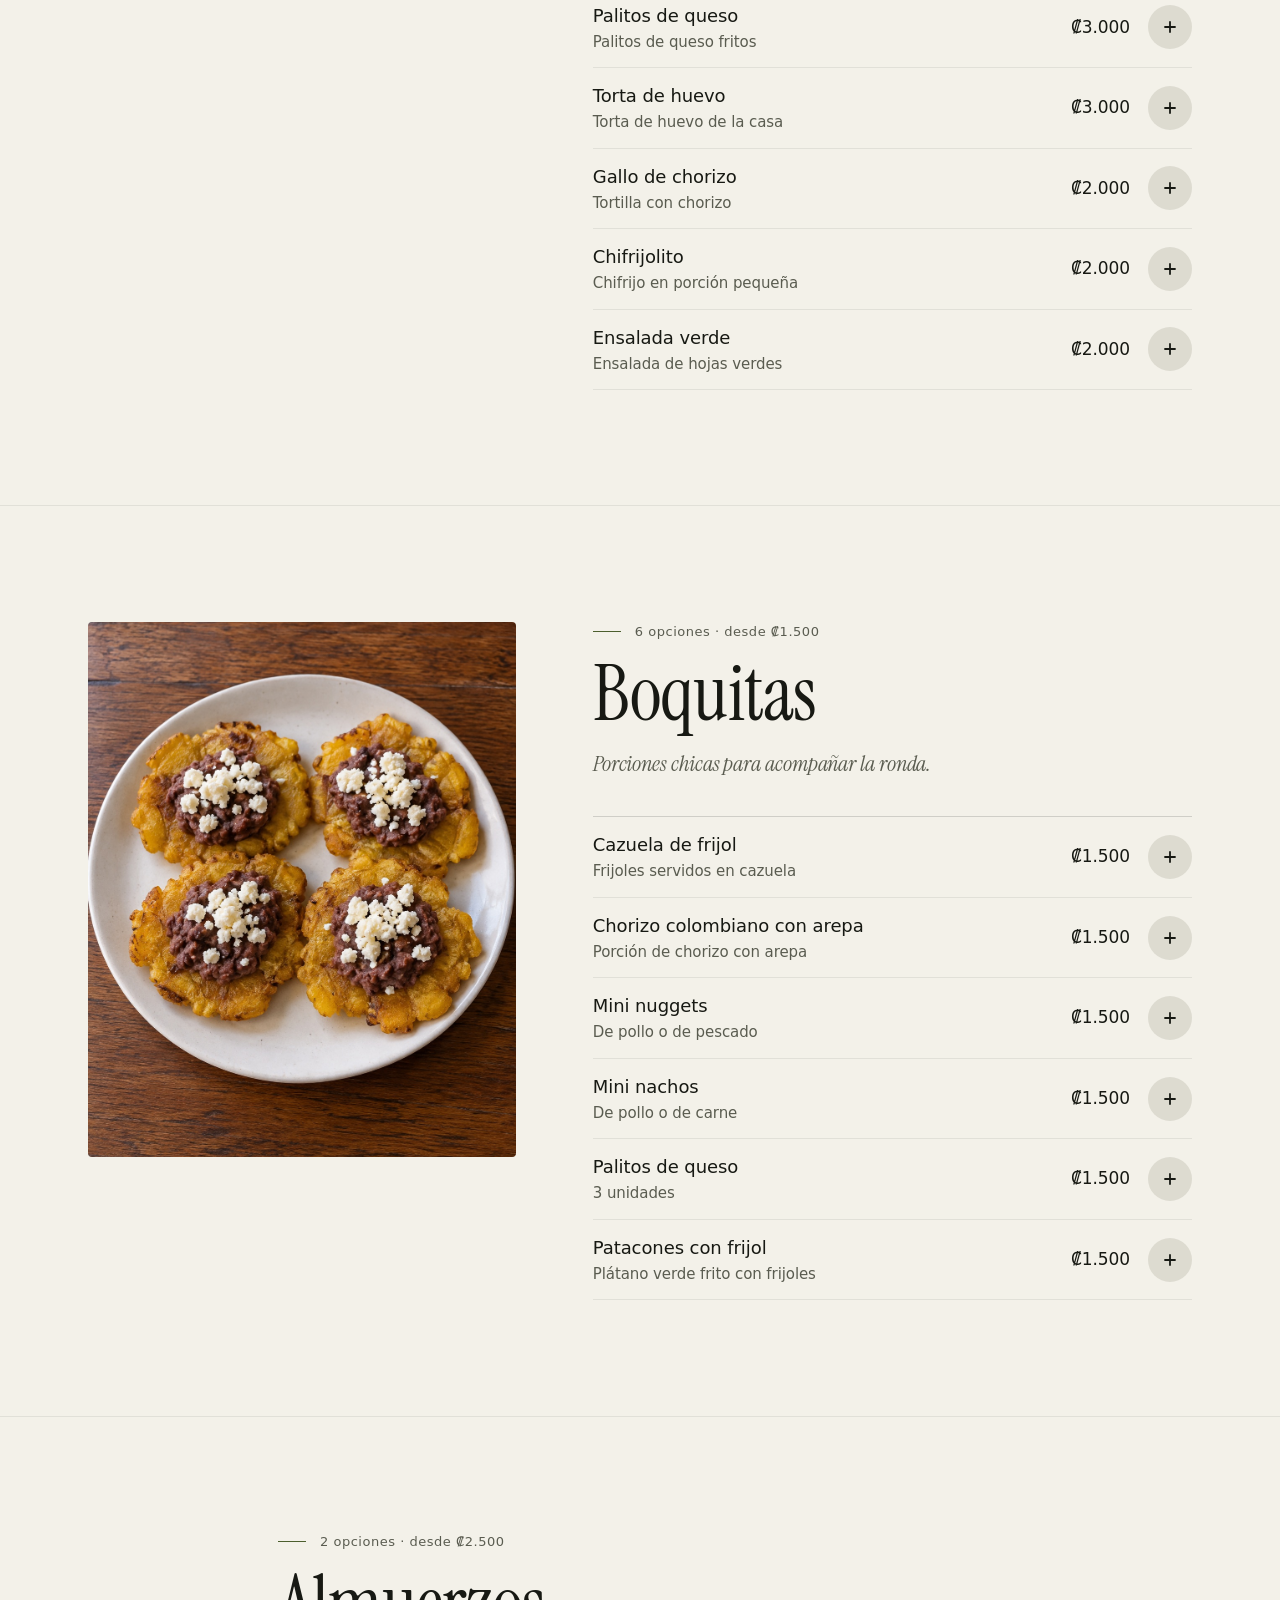
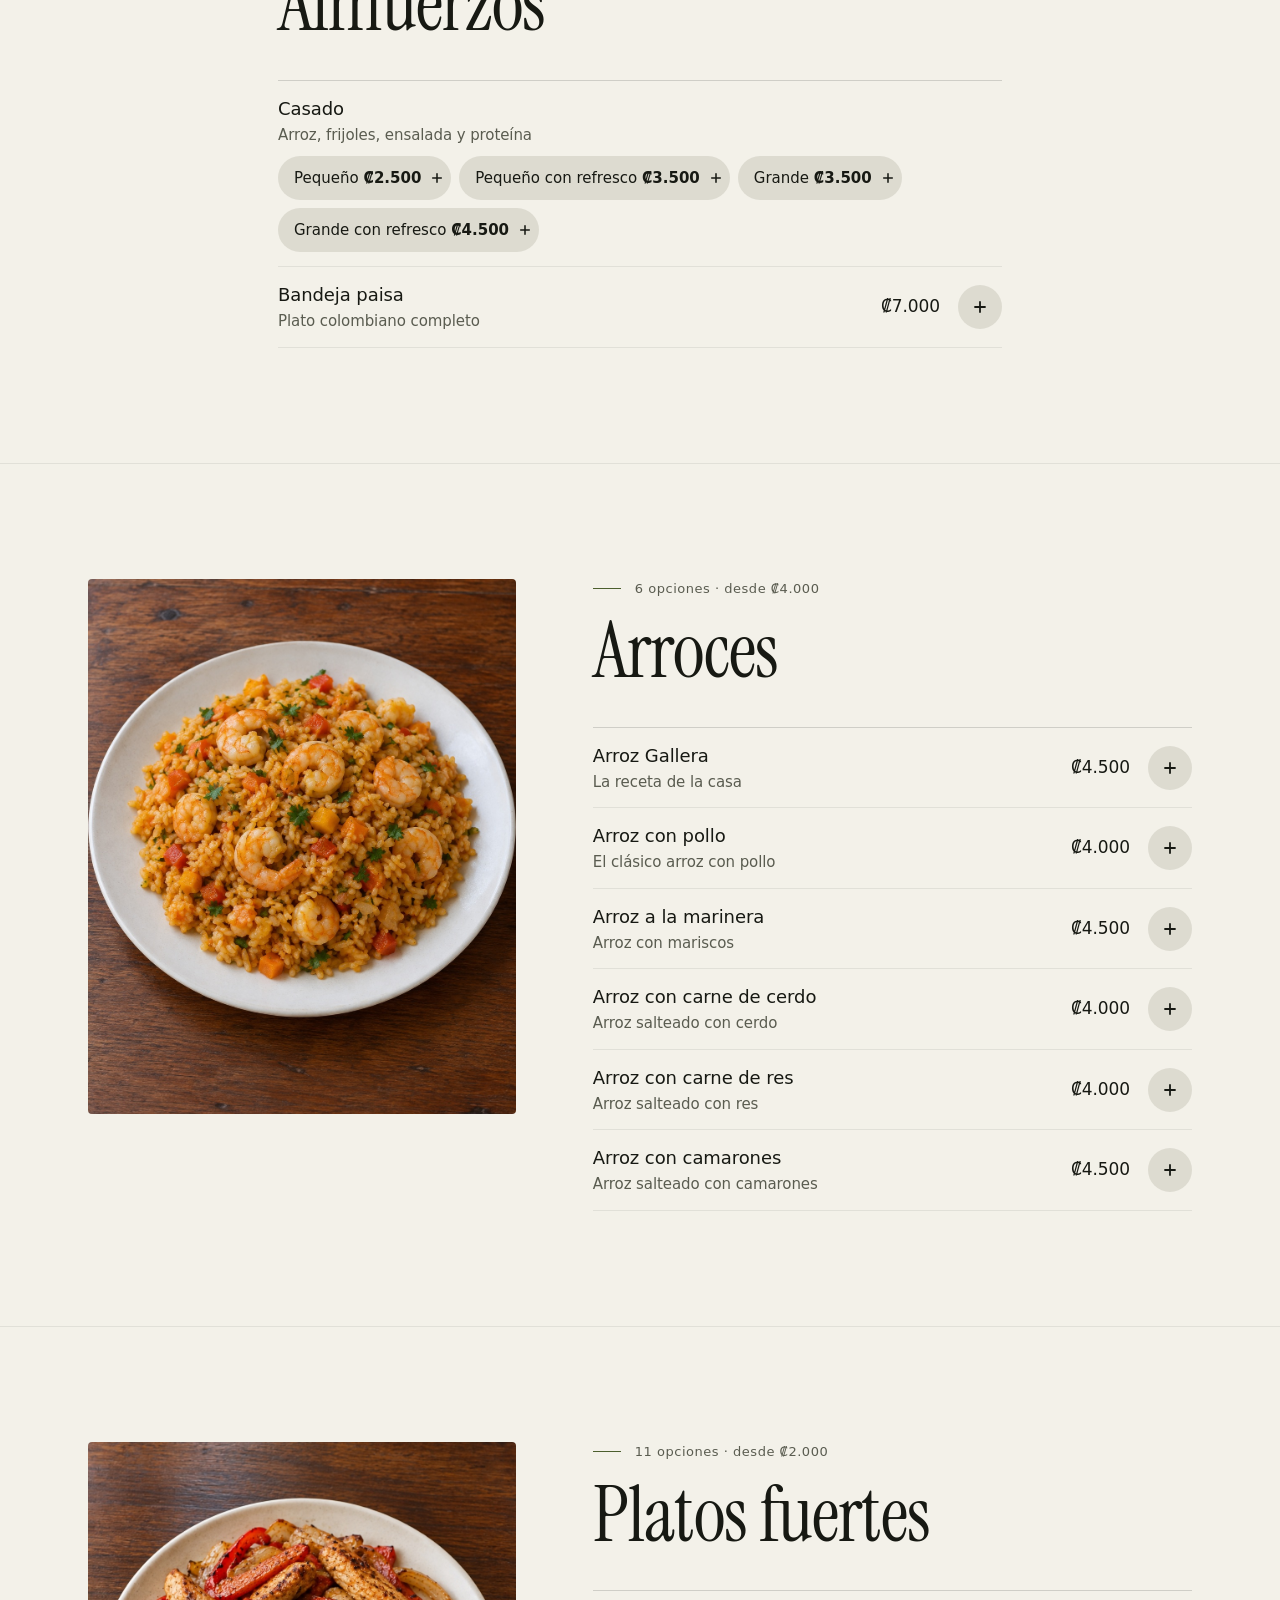
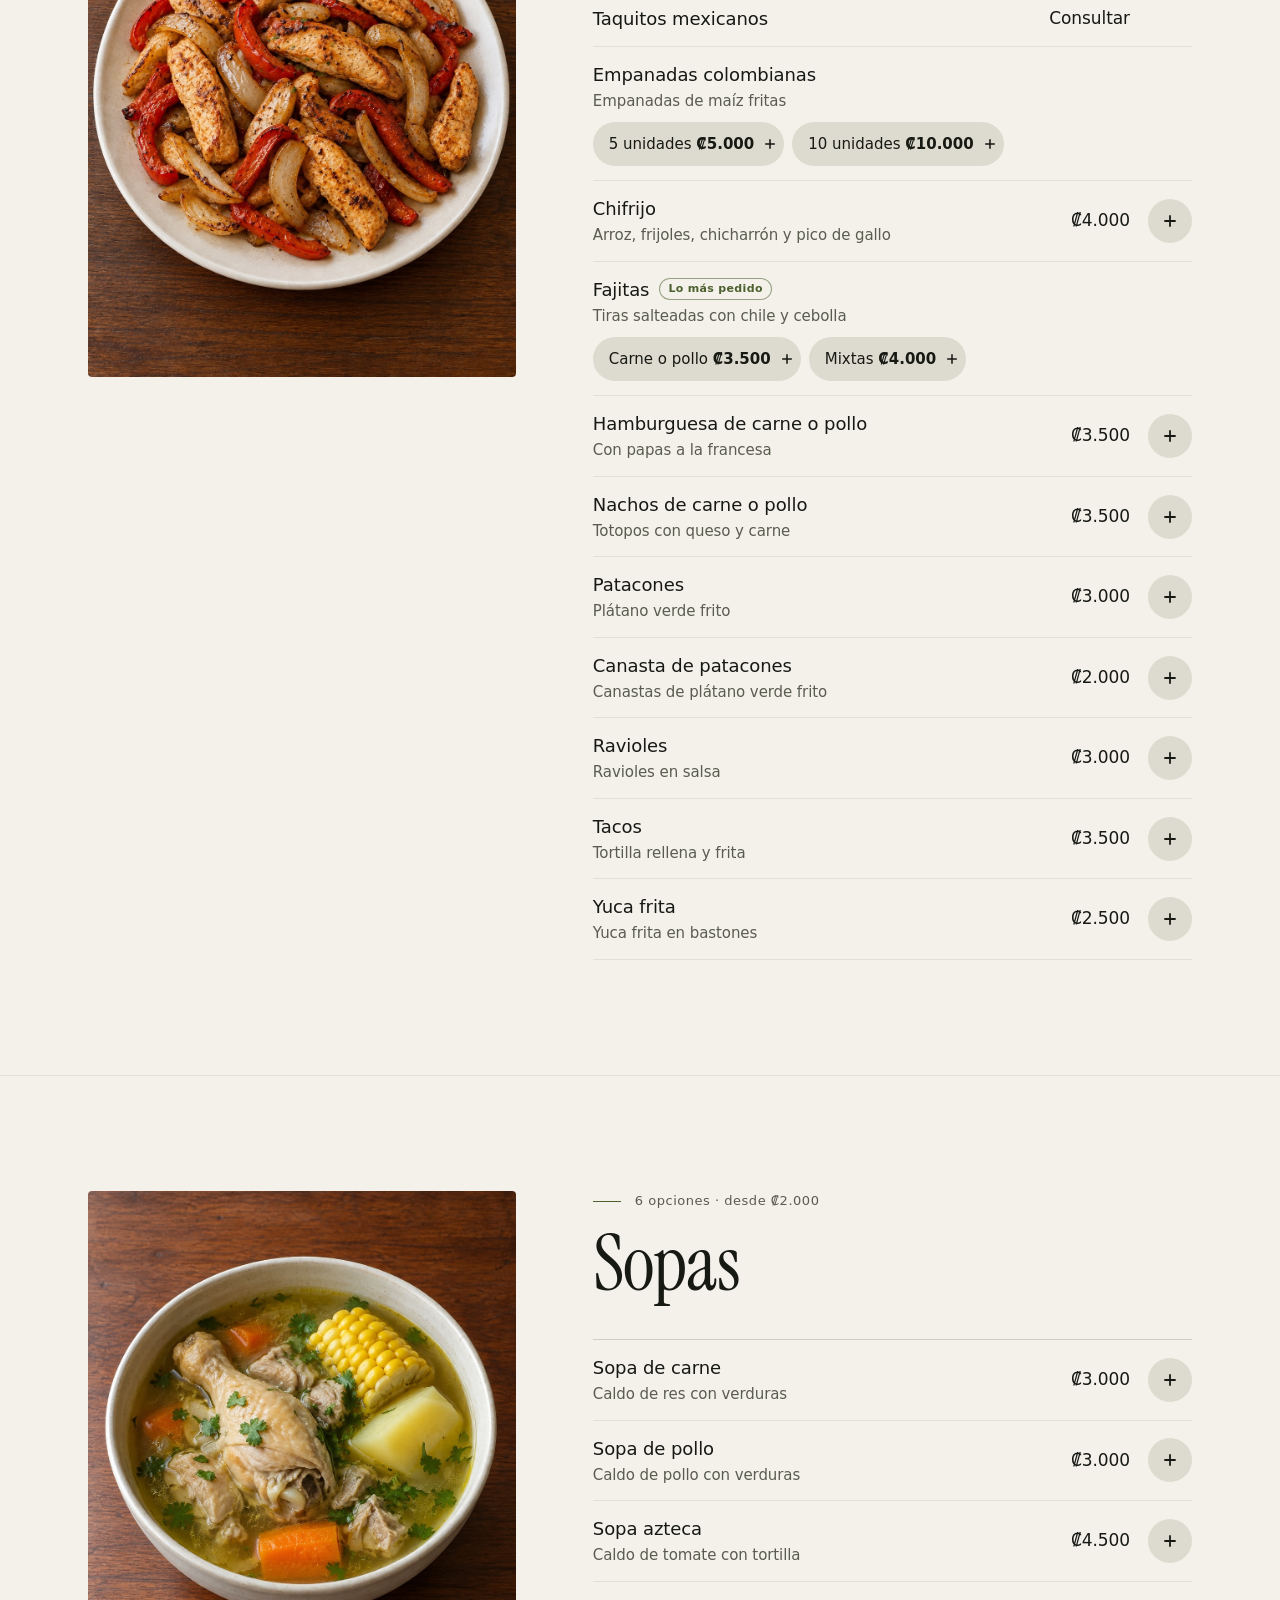
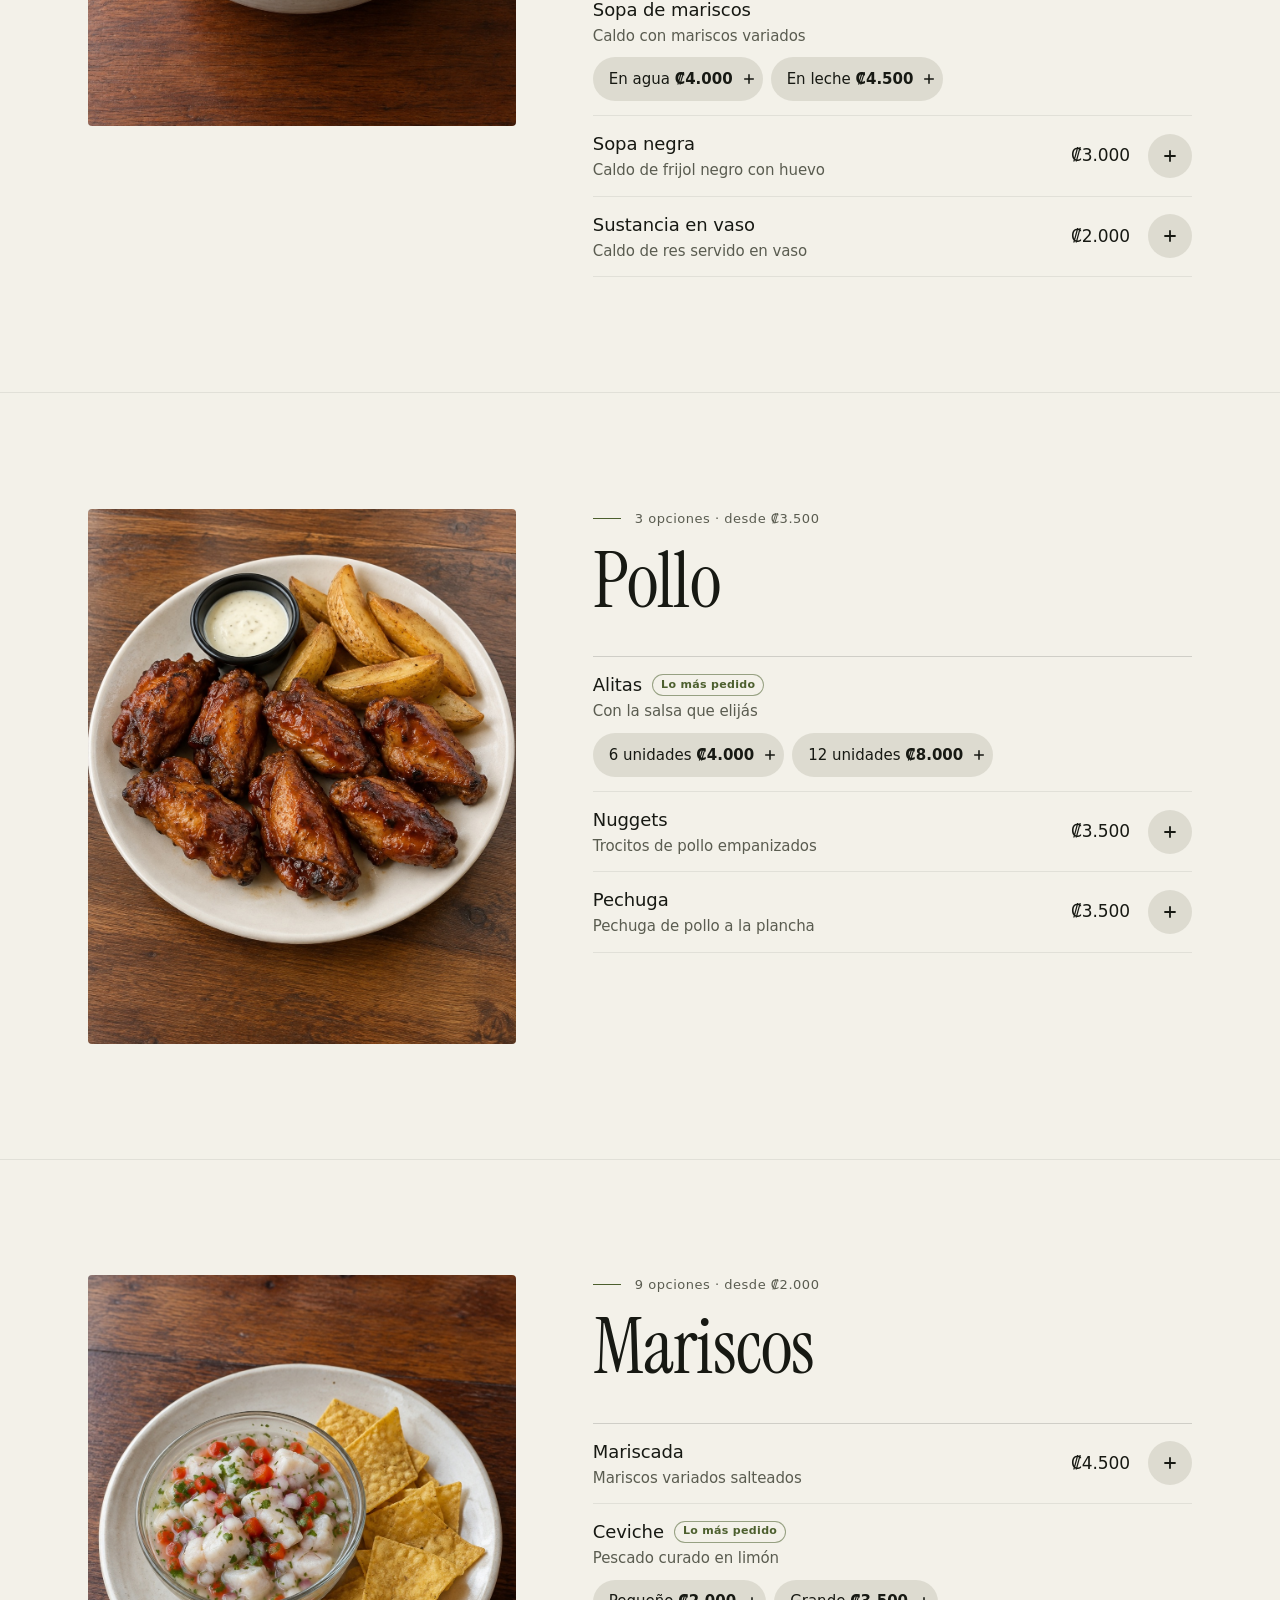
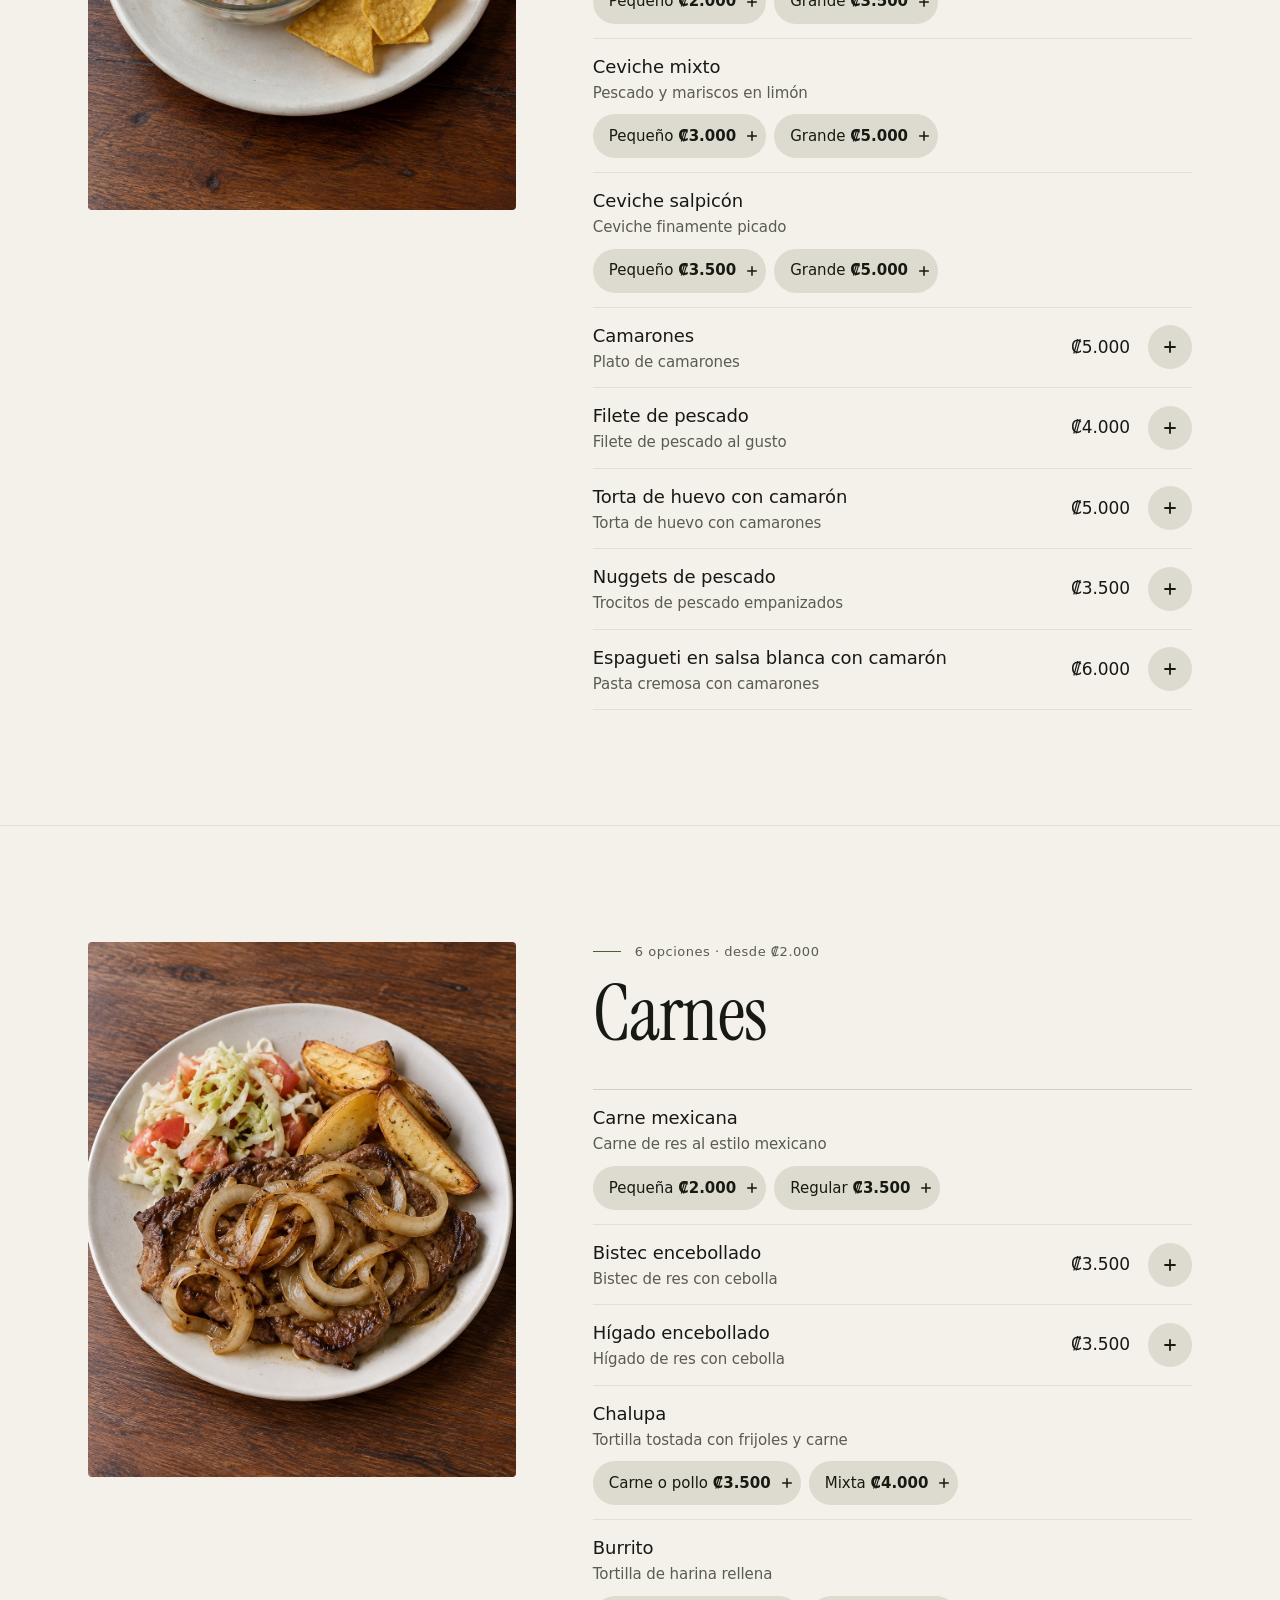
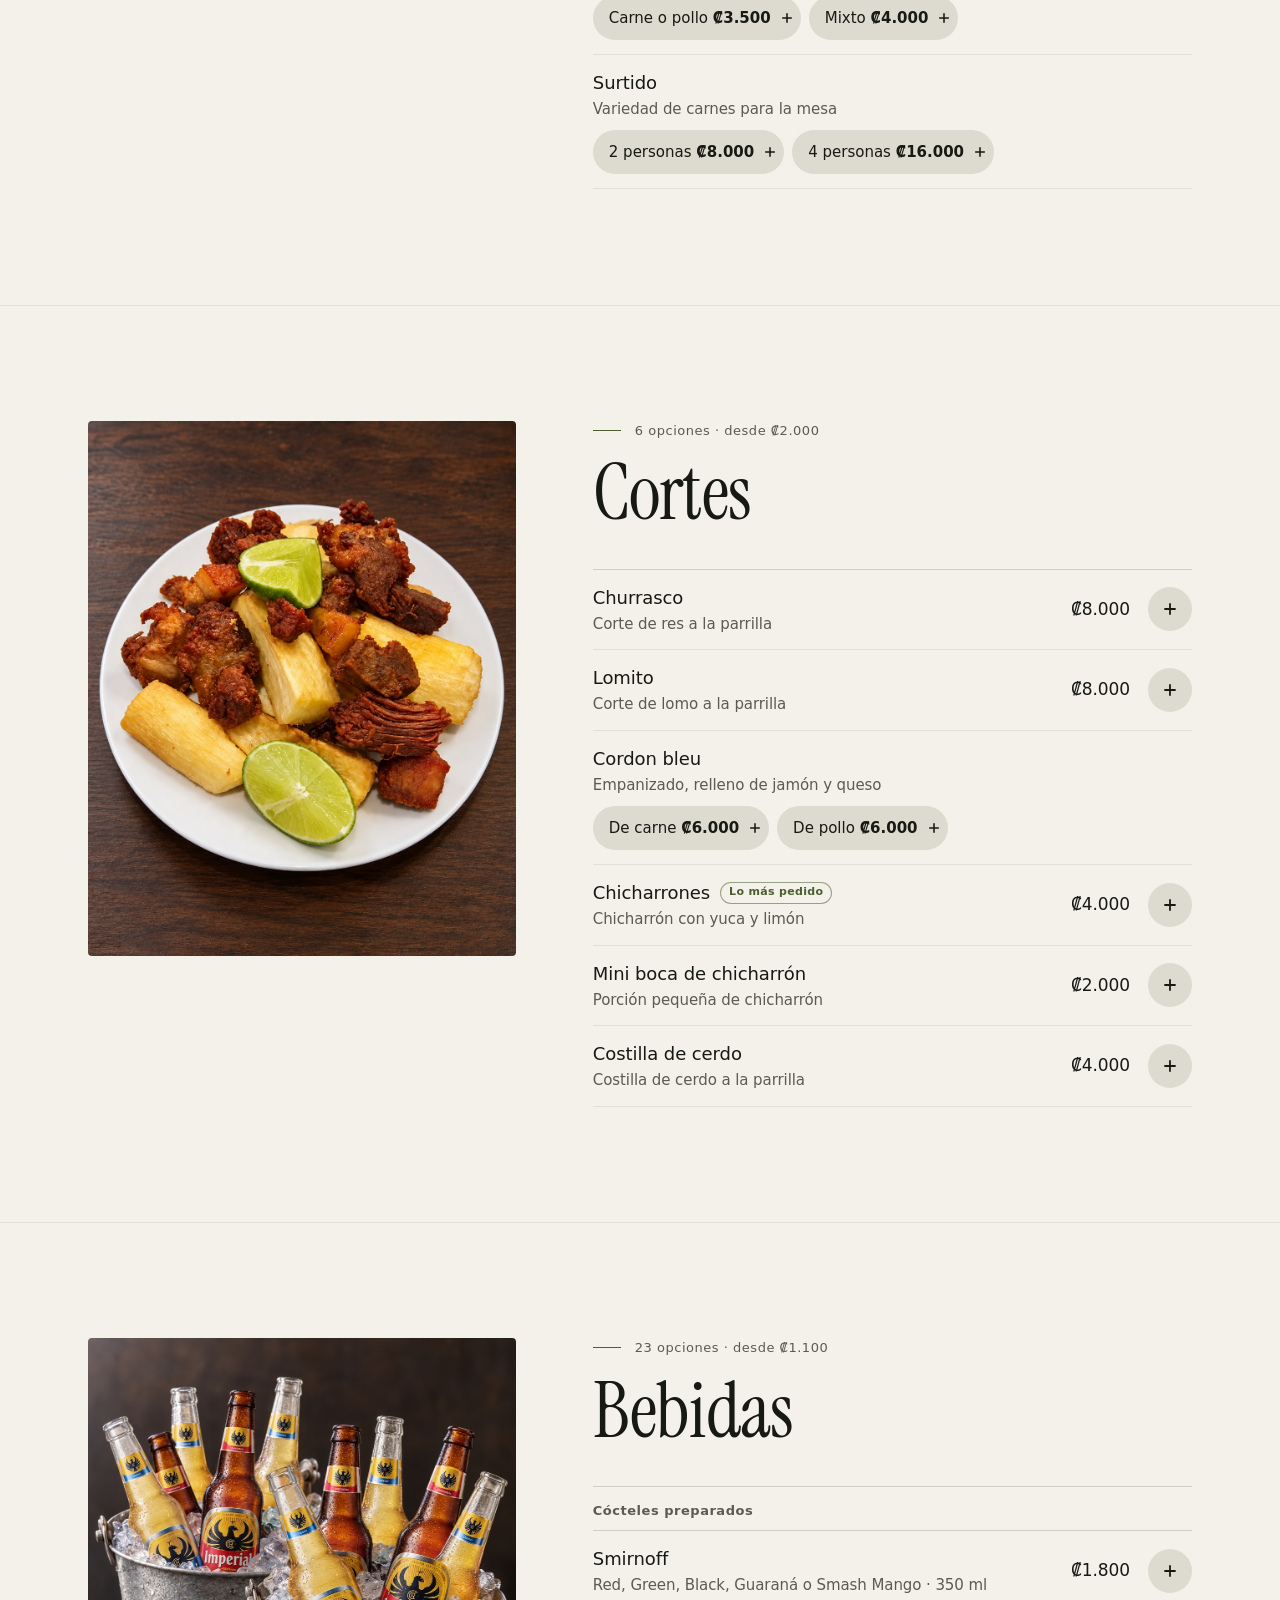
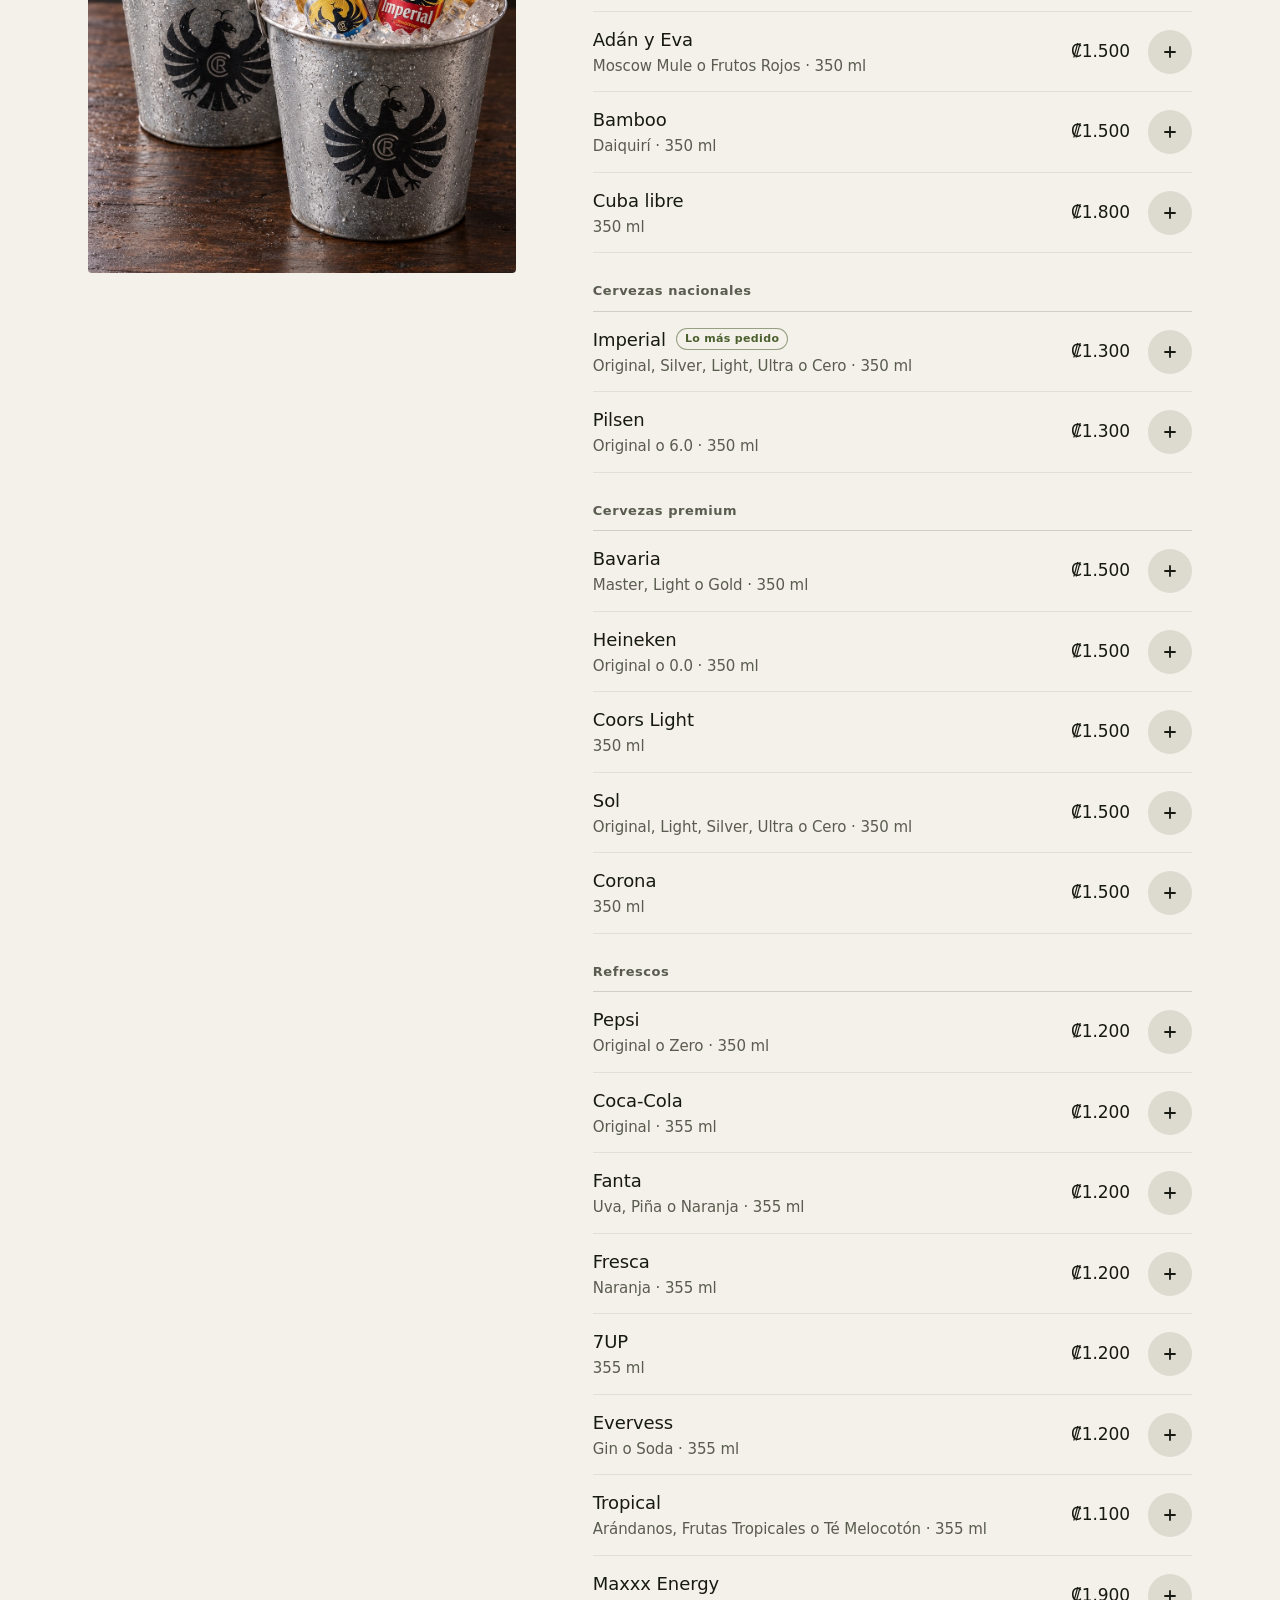
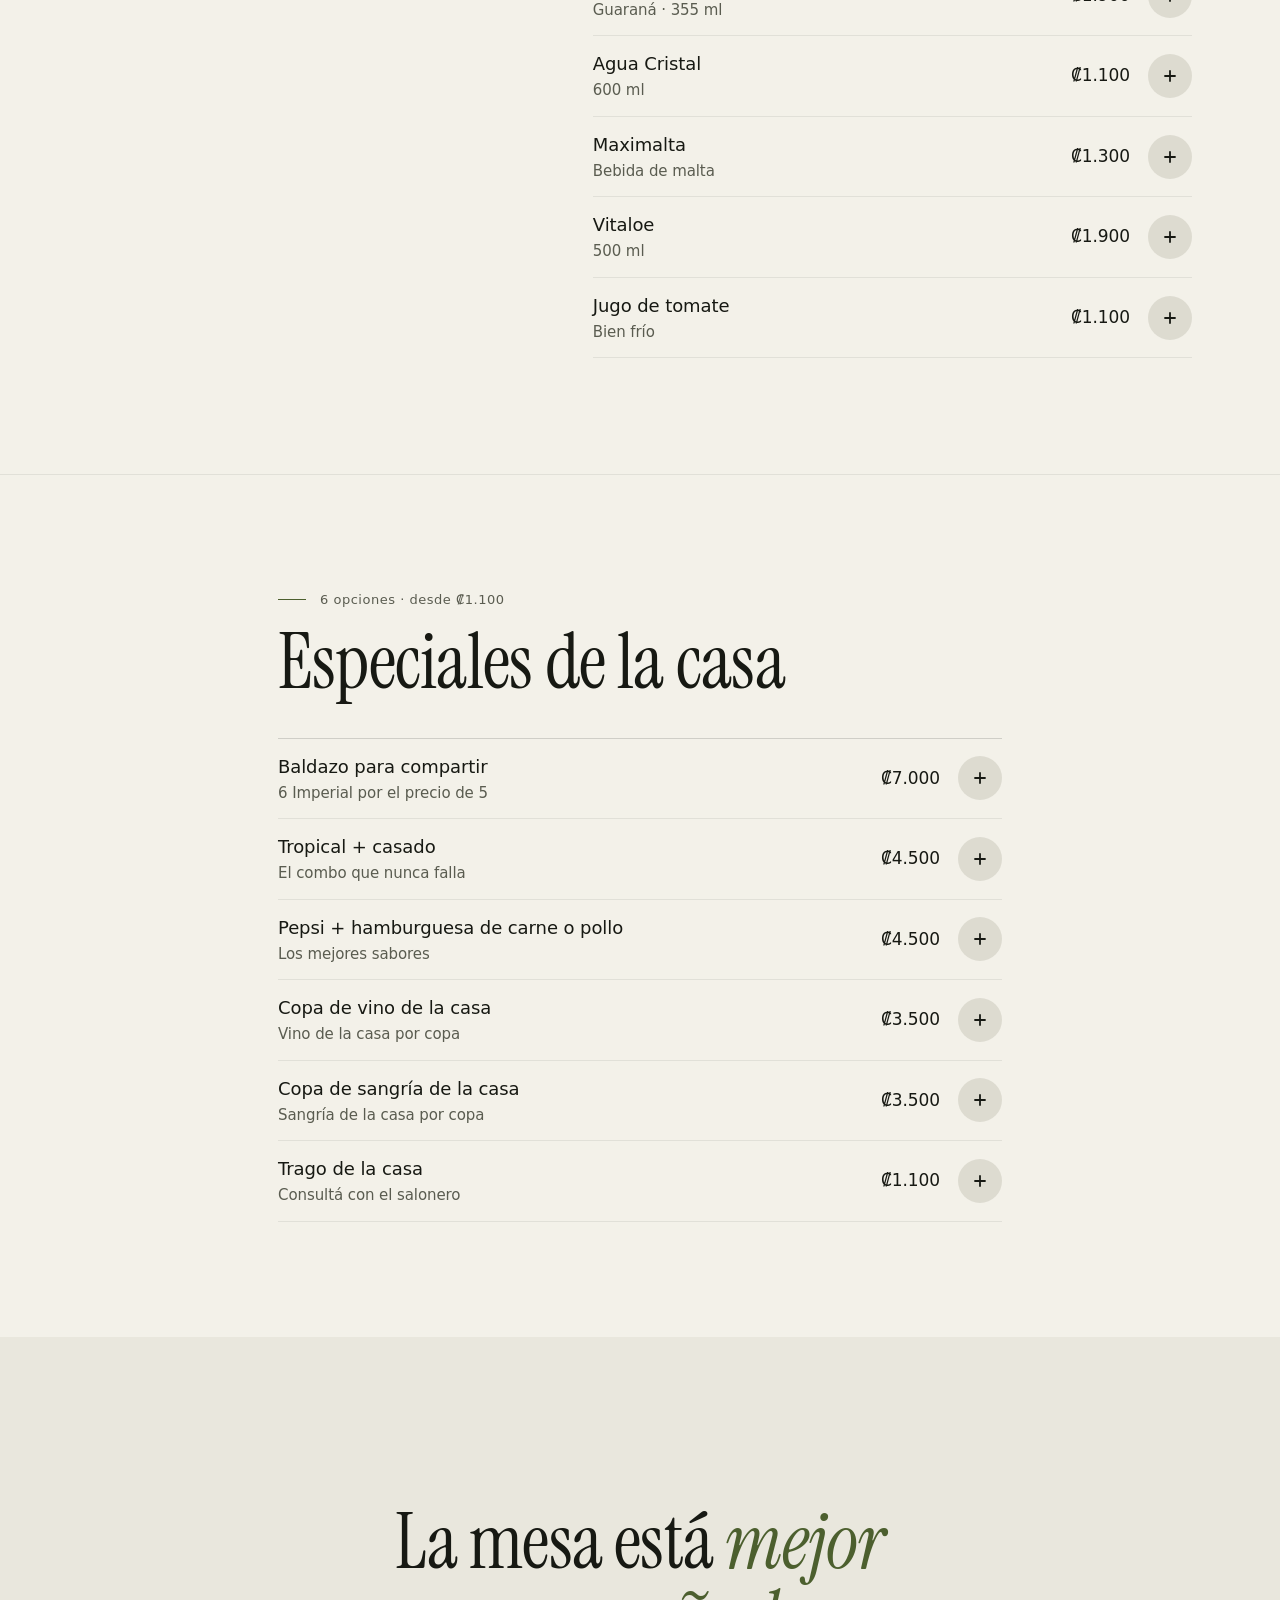
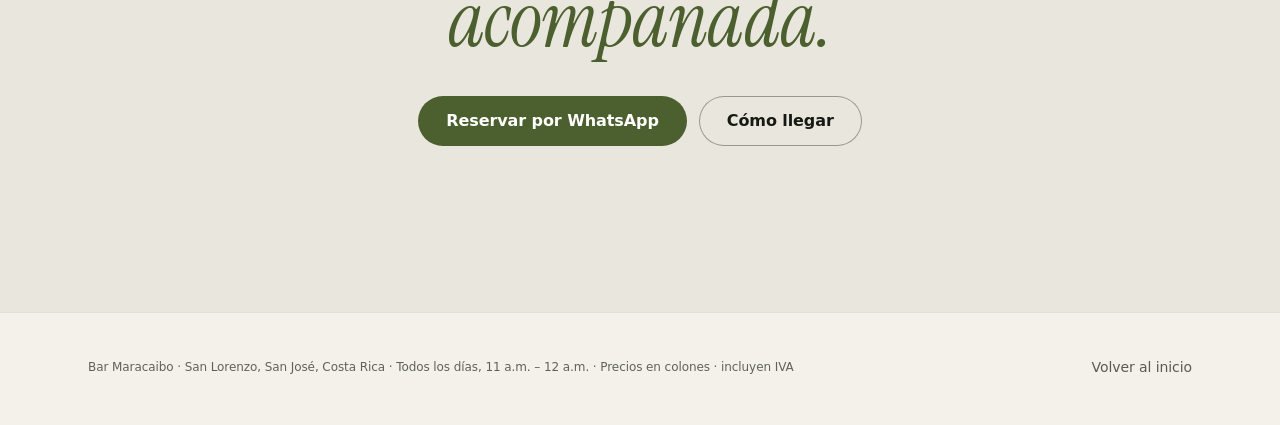
==== commit d4174cde: "Fase 4: carta digital - Descripción bajo cada plato, tamaños como botones en una fila y etiqueta «Lo" ====
--- a/menu.html
+++ b/menu.html
@@ -47,6 +47,7 @@
       <div>
         <p class="kicker">Bar Maracaibo · San Lorenzo</p>
         <h1 id="titulo" class="display">La carta</h1>
+        <p class="price-note" data-cfg="notaPrecios"></p>
       </div>
       <div class="intro-side">
         <p class="lede"><em>Algo para vos,</em> algo para toda la mesa. <span id="conteo">Ocho apartados</span>, de la primera boca a la última fría.</p>
@@ -56,6 +57,7 @@
           <input id="search" type="search" placeholder="Buscar un plato o bebida" autocomplete="off" enterkeyhint="search">
           <button id="clearSearch" type="button" hidden aria-label="Borrar búsqueda"><svg viewBox="0 0 12 12" aria-hidden="true"><path d="M3 3l6 6M9 3l-6 6"/></svg></button>
         </div>
+        <div class="filters" id="filters" role="group" aria-label="Filtros rápidos"></div>
       </div>
     </div>
   </section>
@@ -69,7 +71,7 @@
     <div id="sections"></div>
     <div class="empty frame" id="empty" hidden>
       <p class="display">Nada con ese nombre.</p>
-      <p>Probá con otra palabra, por ejemplo «arroz» o «ceviche». <button type="button" class="link" id="resetAll">Ver toda la carta</button></p>
+      <p>Probá con otra palabra, por ejemplo «arroz» o «ceviche», o quitá el filtro. <button type="button" class="link" id="resetAll">Ver toda la carta</button></p>
     </div>
     <noscript><p class="frame status">Consultá todos los platos y precios en la <a href="menu-impreso.pdf">carta en PDF</a>.</p></noscript>
   </div>
@@ -91,5 +93,35 @@
     <a href="index.html">Volver al inicio</a>
   </div>
 </footer>
+
+<!-- Mi pedido: barra inferior, hoja y vista para el salonero -->
+<div class="order-bar" id="orderBar" hidden>
+  <button type="button" id="orderOpen" aria-haspopup="dialog">
+    <span class="ob-label">Mi pedido</span><span class="ob-count" id="orderCount"></span><span class="ob-total" id="orderTotal"></span>
+  </button>
+</div>
+<dialog class="order-sheet" id="orderSheet" aria-labelledby="sheetTitle">
+  <div class="os-head">
+    <div><h2 id="sheetTitle" class="display">Mi pedido</h2><p class="os-mesa" id="sheetMesa" hidden></p></div>
+    <button type="button" class="os-close" id="sheetClose" aria-label="Cerrar"><svg viewBox="0 0 12 12" aria-hidden="true"><path d="M3 3l6 6M9 3l-6 6"/></svg></button>
+  </div>
+  <ul class="os-list" id="orderList"></ul>
+  <div class="os-foot">
+    <p class="os-total"><span>Total</span><strong id="sheetTotal">₡0</strong></p>
+    <p class="os-note"><span data-cfg="notaPrecios"></span> · Es una lista para vos: el pedido se hace con el salonero o por WhatsApp.</p>
+    <div class="os-actions" id="sheetActions">
+      <button type="button" class="btn btn-main" id="orderShow">Mostrar al salonero</button>
+      <button type="button" class="btn btn-line" id="orderWa">Enviar por WhatsApp</button>
+      <button type="button" class="btn btn-quiet" id="orderClear">Vaciar pedido</button>
+    </div>
+  </div>
+</dialog>
+<dialog class="waiter" id="waiter" aria-labelledby="waiterMesa">
+  <p class="waiter-mesa display" id="waiterMesa"></p>
+  <ul class="waiter-list" id="waiterList"></ul>
+  <p class="waiter-total" id="waiterTotal"></p>
+  <button type="button" class="btn btn-line" id="waiterClose">Volver al pedido</button>
+</dialog>
+<div class="toast" id="toast" role="status" aria-live="polite"></div>
 </body>
 </html>
--- a/carta.css
+++ b/carta.css
@@ -18,7 +18,7 @@
 button{cursor:pointer;background:none;border:0;padding:0}
 [hidden]{display:none!important}
 a,button,label{touch-action:manipulation}
-.btn,.nav-cta,.tab,.chip,.add,.bulb{-webkit-user-select:none;user-select:none;-webkit-touch-callout:none}
+.btn,.nav-cta,.tab,.chip,.add,.bulb,.stepper button,.order-bar button{-webkit-user-select:none;user-select:none;-webkit-touch-callout:none}
 :focus-visible{outline:2px solid var(--tinta);outline-offset:4px;border-radius:4px}
 ::selection{background:var(--musgo);color:var(--sobre-musgo)}
 .frame{width:min(var(--frame),100%);margin-inline:auto;padding-inline:var(--gutter)}
@@ -43,6 +43,8 @@
   .btn-line:hover{box-shadow:inset 0 0 0 1px var(--tinta)}
   .nav-link:hover,.tab:hover,.footer a:hover{color:var(--tinta)}
   .bulb:hover{box-shadow:inset 0 0 0 1px var(--tinta)}
+  .chip:hover:not([aria-pressed=true]),.add:hover:not(.in),.stepper button:hover,.os-close:hover{background:var(--ctrl-2)}
+  .btn-quiet:hover{color:var(--tinta)}
 }
 
 /* ---------- Navegación ---------- */
@@ -83,6 +85,13 @@
 .search button{position:absolute;right:8px;top:50%;transform:translateY(-50%);width:36px;height:36px;border-radius:50%;display:grid;place-items:center;background:var(--ctrl)}
 .search button svg{width:12px;height:12px;fill:none;stroke:var(--tinta);stroke-width:1.8;stroke-linecap:round}
 
+/* ---------- Filtros rápidos y nota de precios ---------- */
+.price-note{margin-top:18px;font-size:.875rem;color:var(--gris)}
+.filters{display:flex;flex-wrap:wrap;gap:8px}
+.chip{min-height:44px;padding:0 16px;border-radius:999px;background:var(--ctrl);font-size:.875rem;font-weight:500;transition:background-color .2s,color .2s,transform .12s var(--ease-out)}
+.chip:active{transform:scale(.96)}
+.chip[aria-pressed=true]{background:var(--musgo);color:var(--sobre-musgo);font-weight:600}
+
 /* ---------- Pestañas fijas ---------- */
 .tabs{position:sticky;top:calc(var(--nav) + env(safe-area-inset-top,0px));z-index:20;background:color-mix(in srgb,var(--fondo) 86%,transparent);-webkit-backdrop-filter:saturate(1.6) blur(20px);backdrop-filter:saturate(1.6) blur(20px);border-block:1px solid var(--linea-2)}
 .tabs-track{width:min(var(--frame),100%);margin-inline:auto;padding-inline:var(--gutter);display:flex;gap:32px;overflow-x:auto;scrollbar-width:none;scroll-padding-inline:var(--gutter)}
@@ -105,15 +114,34 @@
 .cat-head h2{font-size:clamp(3rem,6vw,5.25rem)}
 .cat-note{font-family:var(--serif);font-style:italic;font-size:1.375rem;color:var(--gris)}
 .dishes{border-top:1px solid var(--linea)}
-.dish{display:grid;grid-template-columns:minmax(0,1fr) auto;gap:4px 32px;align-items:baseline;padding:18px 0;border-bottom:1px solid var(--linea-2)}
-.dish-name{font-size:1.125rem}
-.dish-price{font-size:1.0625rem;font-variant-numeric:tabular-nums;white-space:nowrap}
-.dish small{grid-column:1/-1;font-size:.9375rem;color:var(--gris)}
-.dish-sizes{grid-column:1/-1;font-variant-numeric:tabular-nums}
+/* plato: nombre · precio · botón + ; la descripción y los tamaños van debajo */
+.dish{display:grid;grid-template-columns:minmax(0,1fr) auto 44px;gap:2px 18px;align-items:center;padding:14px 0;border-bottom:1px solid var(--linea-2)}
+.dish.has-sizes{grid-template-columns:minmax(0,1fr)}
+.dish-name{display:flex;flex-wrap:wrap;align-items:center;gap:4px 10px;font-size:1.125rem}
+.dish-price{font-size:1.0625rem;font-variant-numeric:tabular-nums;white-space:nowrap;text-align:right}
+.dish small{grid-column:1/-1;grid-row:2;font-size:.9375rem;color:var(--gris)}
+.dish:not(.has-sizes) .add{grid-row:1/span 2;grid-column:3}
+.dish:not(.has-sizes) .dish-price{grid-row:1/span 2;grid-column:2}
+.dish:not(.has-sizes):not(:has(small)) .add,.dish:not(.has-sizes):not(:has(small)) .dish-price{grid-row:1}
+.badge{display:inline-flex;align-items:center;min-height:22px;padding:0 9px;border-radius:999px;font-size:.6875rem;font-weight:600;letter-spacing:.03em;color:var(--musgo);box-shadow:inset 0 0 0 1px color-mix(in srgb,var(--musgo) 55%,transparent)}
+/* botón + : 44 px; muestra cuántos llevás */
+.add{position:relative;display:inline-grid;place-items:center;width:44px;height:44px;border-radius:50%;background:var(--ctrl);color:var(--tinta);transition:background-color .2s,color .2s,transform .12s var(--ease-out)}
+.add:active{transform:scale(.9)}
+.add svg{width:14px;height:14px;fill:none;stroke:currentColor;stroke-width:1.8;stroke-linecap:round}
+.add-n{display:none}
+.add.in{background:var(--musgo);color:var(--sobre-musgo)}
+.add.in svg{display:none}
+.add.in .add-n{display:block;font-weight:700;font-size:.9375rem;font-variant-numeric:tabular-nums}
+.sizes{grid-column:1/-1;display:flex;flex-wrap:wrap;gap:8px;padding-top:8px}
+.size{width:auto;height:auto;min-height:44px;display:inline-flex;align-items:center;gap:10px;padding:0 8px 0 16px;border-radius:999px;font-size:.9375rem;font-variant-numeric:tabular-nums;white-space:nowrap}
+span.size{padding:0 16px;background:var(--ctrl);color:var(--gris)}
+.size b{font-weight:600}
+.size.add svg{display:block;width:12px;height:12px}
+.size.add.in svg{display:none}
+.size.add .add-n{min-width:20px;text-align:center}
 .dish-group{padding:28px 0 10px;font-size:.8125rem;font-weight:600;letter-spacing:.04em;color:var(--gris);border-bottom:1px solid var(--linea)}
 .dish-group:first-child{padding-top:14px}
-.cat-nophoto{display:none}
-.cat-grid:has(.cat-nophoto){grid-template-columns:minmax(0,1fr)}
+.cat-grid.no-photo{grid-template-columns:minmax(0,1fr);max-width:820px}
 .dish mark{background:color-mix(in srgb,var(--musgo) 32%,transparent);color:inherit;border-radius:3px;padding:0 2px}
 .empty{padding-block:96px;display:grid;gap:12px;color:var(--gris)}
 .empty .display{font-size:clamp(2.5rem,5vw,4rem);color:var(--tinta)}
@@ -126,6 +154,55 @@
 .footer{border-top:1px solid var(--linea-2);padding-block:32px calc(36px + env(safe-area-inset-bottom,0px))}
 .footer-inner{display:flex;flex-wrap:wrap;align-items:center;justify-content:space-between;gap:8px 24px;font-size:.75rem;color:var(--gris-2)}
 .footer a{font-size:.875rem;color:var(--gris);text-decoration:none;min-height:44px;display:inline-flex;align-items:center}
+
+/* ---------- Mi pedido ---------- */
+.order-bar{position:fixed;z-index:40;left:50%;bottom:calc(14px + env(safe-area-inset-bottom,0px));transform:translateX(-50%);width:min(440px,calc(100% - 28px))}
+.order-bar button{width:100%;min-height:56px;display:flex;align-items:center;gap:12px;padding:0 22px;border-radius:999px;background:var(--musgo);color:var(--sobre-musgo);font-size:1rem;font-weight:600;box-shadow:0 12px 30px var(--sombra);transition:transform .12s var(--ease-out)}
+.order-bar button:active{transform:scale(.98)}
+.ob-count{font-weight:400;opacity:.85}
+.ob-total{margin-left:auto;font-variant-numeric:tabular-nums}
+body.has-order .footer{padding-bottom:calc(96px + env(safe-area-inset-bottom,0px))}
+.order-sheet,.waiter{border:0;padding:0;color:var(--tinta);background:var(--fondo)}
+.order-sheet{width:100%;max-width:560px;max-height:min(88dvh,760px);margin:auto auto 0;overflow:hidden;border-radius:24px 24px 0 0;display:none;flex-direction:column;box-shadow:0 -10px 40px var(--sombra)}
+.order-sheet[open]{display:flex}
+@media (min-width:641px){.order-sheet{margin:auto;border-radius:24px}}
+.order-sheet::backdrop,.waiter::backdrop{background:rgba(0,0,0,.5)}
+.order-sheet[open]{animation:subir .32s var(--ease-drawer)}
+@keyframes subir{from{transform:translateY(40px);opacity:0}}
+.os-head{display:flex;align-items:flex-start;justify-content:space-between;gap:16px;padding:24px 24px 12px}
+.os-head h2{font-size:2.5rem}
+.os-mesa{margin-top:4px;font-weight:600;color:var(--musgo)}
+.os-close{width:44px;height:44px;border-radius:50%;display:grid;place-items:center;background:var(--ctrl)}
+.os-close svg{width:12px;height:12px;fill:none;stroke:currentColor;stroke-width:1.8;stroke-linecap:round}
+.os-list{overflow:auto;overscroll-behavior:contain;padding:0 24px;border-top:1px solid var(--linea-2)}
+.ol{display:flex;align-items:center;justify-content:space-between;gap:16px;padding:14px 0;border-bottom:1px solid var(--linea-2)}
+.ol-text{display:grid;min-width:0}
+.ol-price{font-size:.9375rem;color:var(--gris);font-variant-numeric:tabular-nums}
+.ol-empty{padding:28px 0;color:var(--gris)}
+.stepper{display:inline-flex;align-items:center;gap:6px;flex-shrink:0}
+.stepper button{width:44px;height:44px;border-radius:50%;background:var(--ctrl);display:grid;place-items:center;transition:transform .12s var(--ease-out)}
+.stepper button:active{transform:scale(.9)}
+.stepper svg{width:14px;height:14px;fill:none;stroke:currentColor;stroke-width:1.8;stroke-linecap:round}
+.stepper output{min-width:2ch;text-align:center;font-weight:600;font-variant-numeric:tabular-nums}
+.os-foot{padding:16px 24px calc(20px + env(safe-area-inset-bottom,0px));display:grid;gap:12px;border-top:1px solid var(--linea)}
+.os-total{display:flex;align-items:baseline;justify-content:space-between}
+.os-total strong{font-family:var(--serif);font-weight:400;font-size:2.5rem;line-height:1;font-variant-numeric:tabular-nums}
+.os-note{font-size:.8125rem;color:var(--gris)}
+.os-actions{display:grid;grid-template-columns:1fr 1fr;gap:10px}
+.os-actions .btn{padding:0 14px;white-space:normal;text-align:center;line-height:1.2}
+@media (max-width:380px){.os-actions{grid-template-columns:1fr}}
+.os-actions .btn-quiet{grid-column:1/-1}
+.btn-quiet{color:var(--gris);min-height:44px}
+/* vista para el salonero: grande y con mucho contraste */
+.waiter{width:100%;max-width:100%;height:100%;max-height:100%;margin:0;padding:calc(28px + env(safe-area-inset-top,0px)) 24px calc(28px + env(safe-area-inset-bottom,0px));display:none;flex-direction:column;gap:20px}
+.waiter[open]{display:flex}
+.waiter-mesa{font-size:clamp(3rem,12vw,5rem);color:var(--musgo)}
+.waiter-list{flex:1;overflow:auto;display:grid;align-content:start;gap:4px}
+.waiter-list li{display:flex;gap:18px;align-items:baseline;padding:10px 0;border-bottom:1px solid var(--linea);font-size:clamp(1.5rem,6vw,2.25rem);line-height:1.15}
+.waiter-list b{min-width:1.6em;font-variant-numeric:tabular-nums}
+.waiter-total{font-size:clamp(1.5rem,6vw,2.25rem);font-weight:700;font-variant-numeric:tabular-nums}
+.toast{position:fixed;left:50%;bottom:calc(84px + env(safe-area-inset-bottom,0px));transform:translate(-50%,12px);opacity:0;pointer-events:none;z-index:60;background:var(--tinta);color:var(--fondo);padding:12px 20px;border-radius:999px;font-size:.9375rem;font-weight:500;white-space:nowrap;transition:opacity .25s,transform .3s var(--ease-out)}
+.toast.show{opacity:1;transform:translate(-50%,0)}
 
 /* ---------- Tableta y celular ---------- */
 @media (max-width:900px){
@@ -145,11 +222,11 @@
   .lede{font-size:1.0625rem}
   .tabs-track{gap:24px}
   .cat{padding-block:64px}
-  .cat-photo{margin-inline:calc(-1 * var(--gutter));border-radius:0;aspect-ratio:4/3}
+  .cat-photo{margin-inline:calc(-1 * var(--gutter));border-radius:0;aspect-ratio:auto;height:min(220px,56vw)}
   .cat-head{margin-bottom:24px}
   .cat-head h2{font-size:3rem}
   .cat-note{font-size:1.25rem}
-  .dish{padding:16px 0;gap:4px 20px}
+  .dish{padding:12px 0;gap:2px 12px}
   .dish-name{font-size:1.0625rem}
   .closing .actions{display:grid;grid-template-columns:1fr;width:100%}
 }
@@ -159,7 +236,7 @@
 @media (prefers-contrast:more){:root{--linea:color-mix(in srgb,var(--tinta) 45%,transparent);--linea-2:color-mix(in srgb,var(--tinta) 28%,transparent)}.lede,.kicker,.dish small,.cat-note{color:var(--tinta)}}
 @media print{
   :root{--fondo:#fff;--sup:#fff;--tinta:#111;--gris:#555;--musgo:#4c5f2e}
-  .nav,.tabs,.search,.closing,.footer,.cat-photo{display:none!important}
+  .nav,.tabs,.search,.filters,.closing,.footer,.cat-photo,.add,.order-bar,.toast{display:none!important}
   .cat{break-inside:avoid;padding-block:24px}
   .cat-grid{grid-template-columns:1fr}
 }
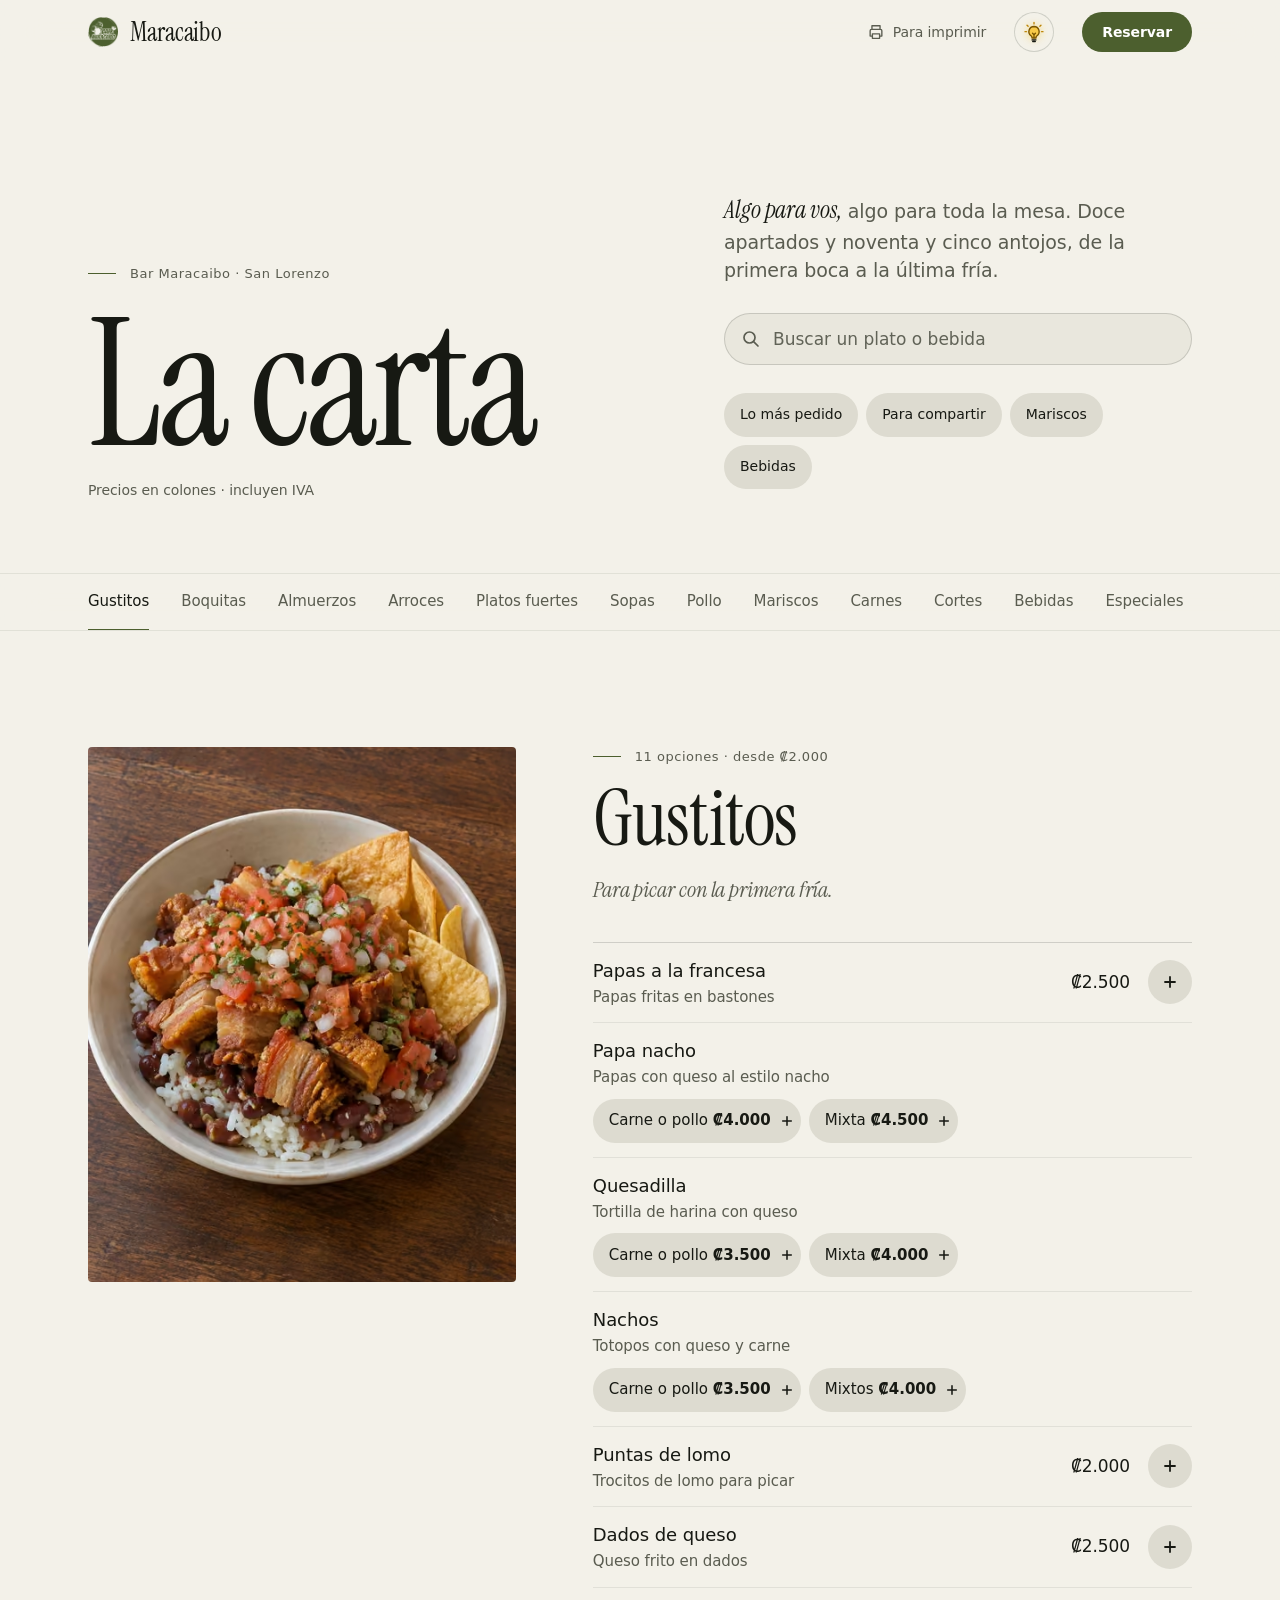
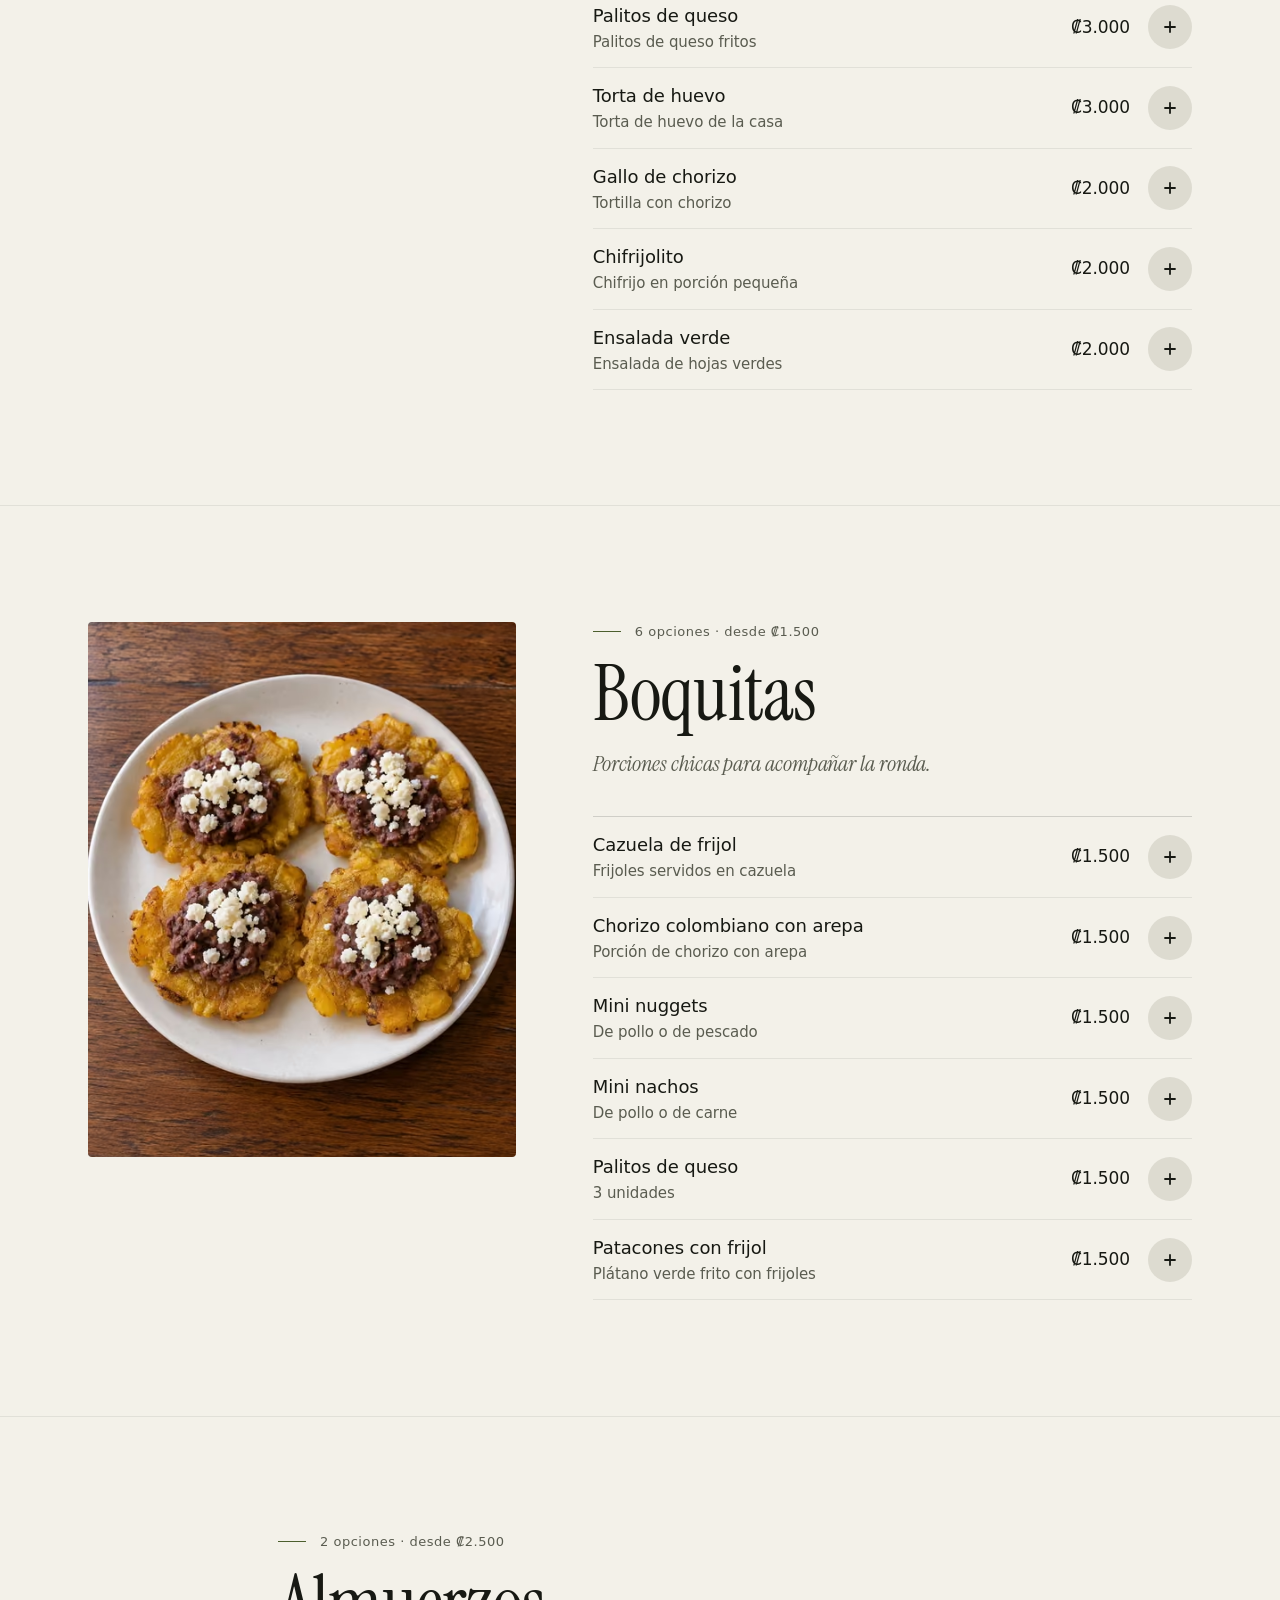
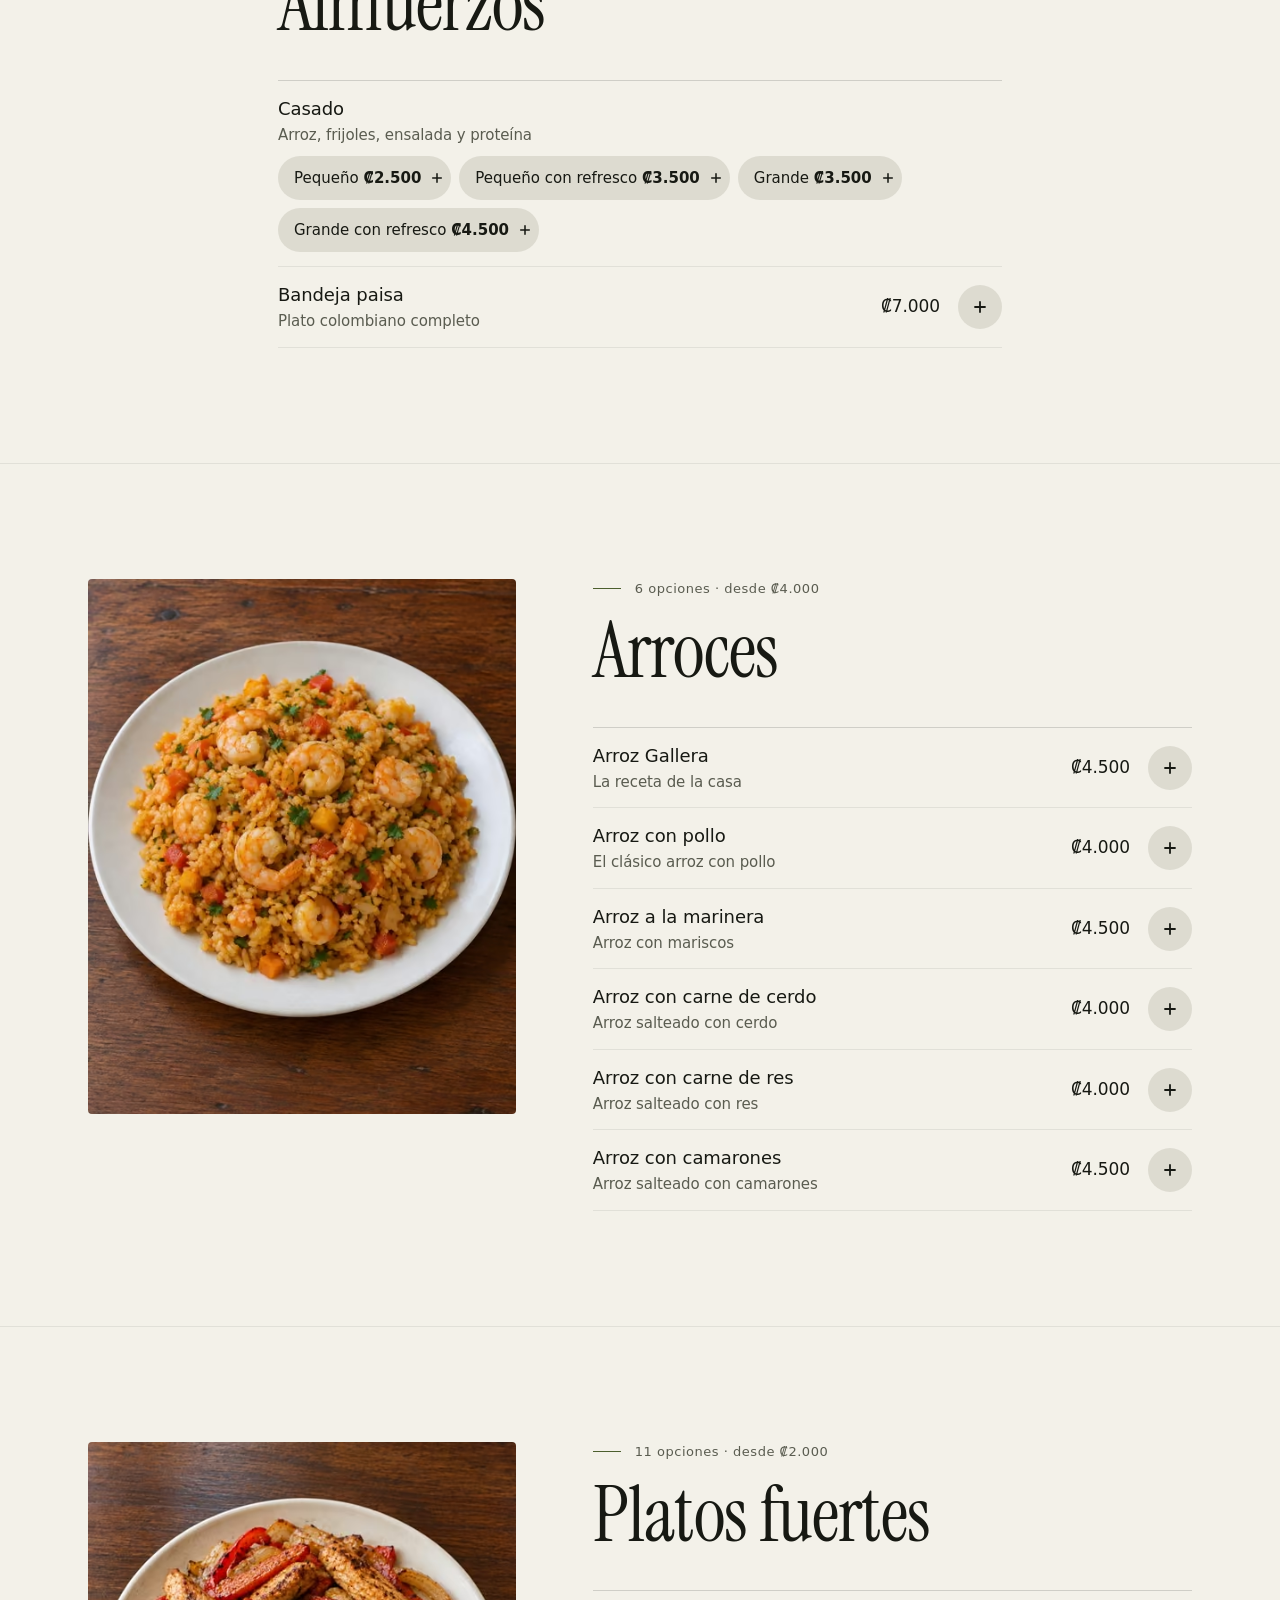
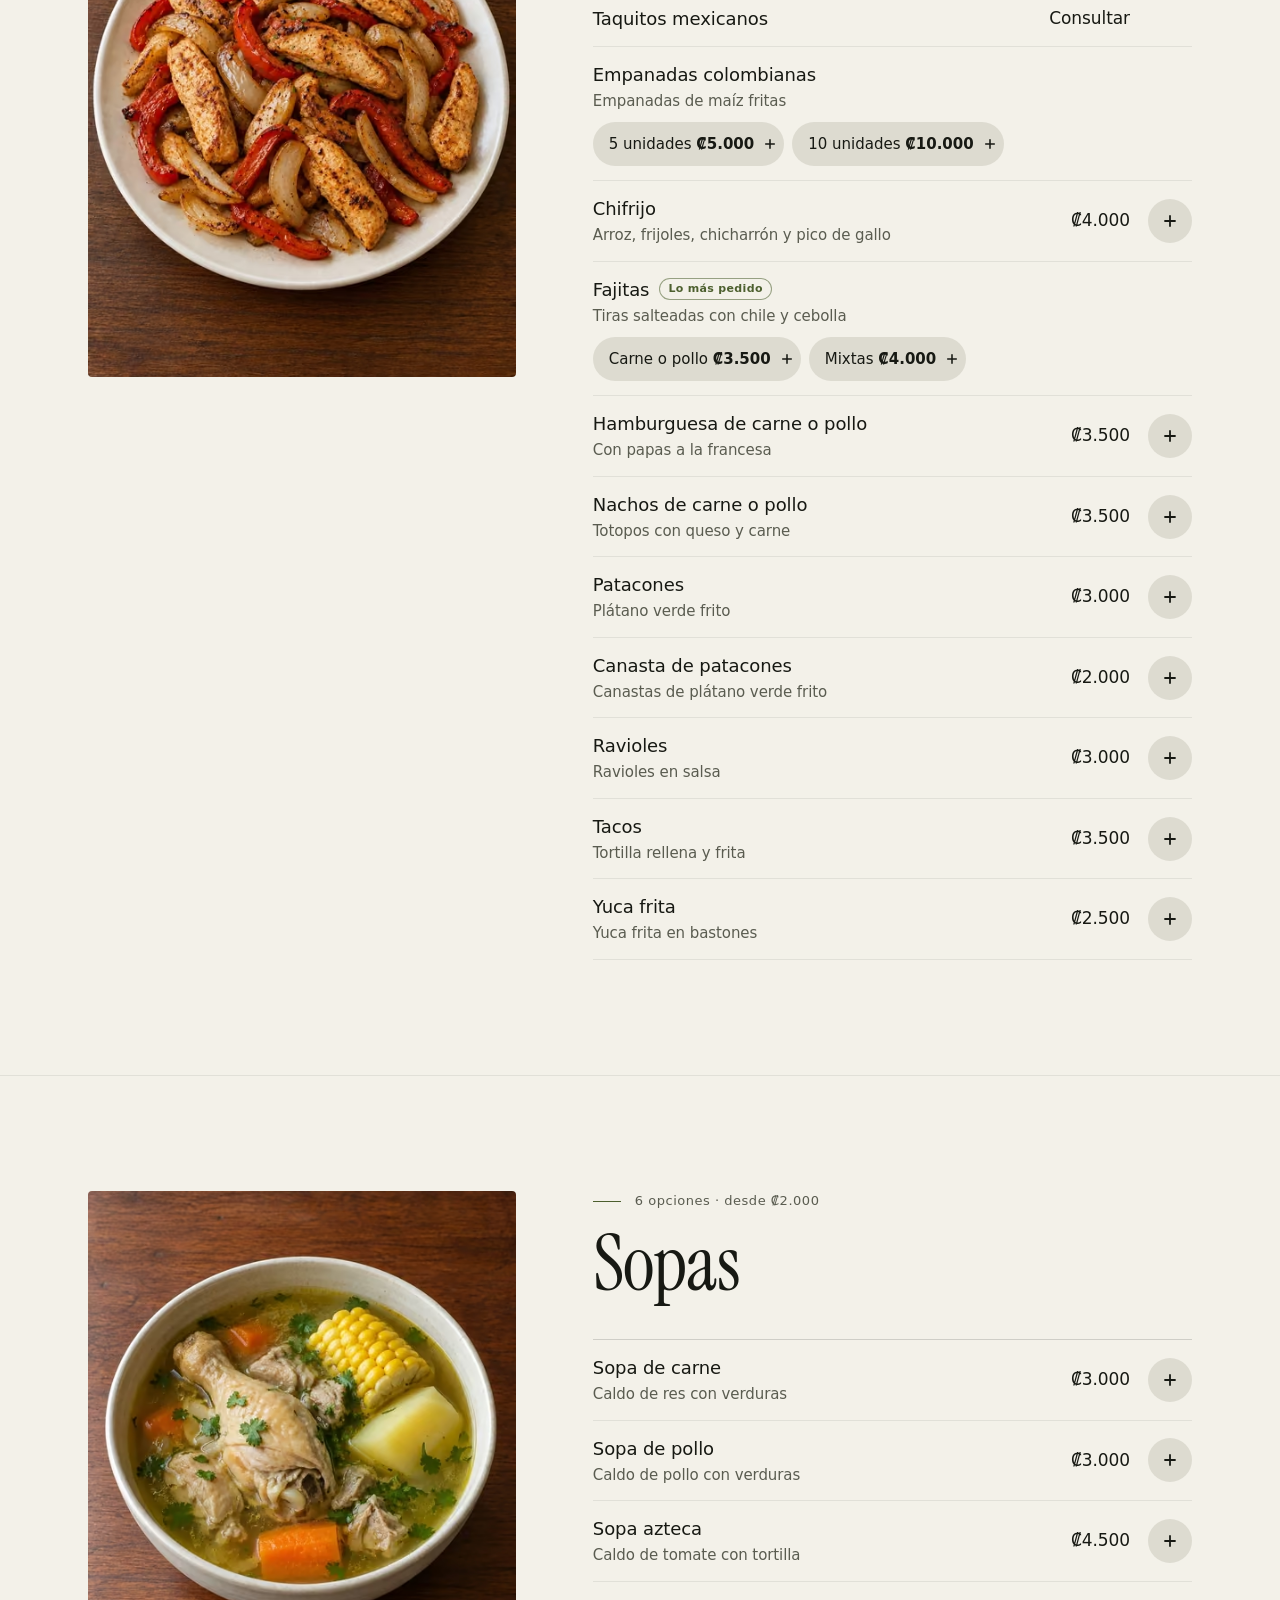
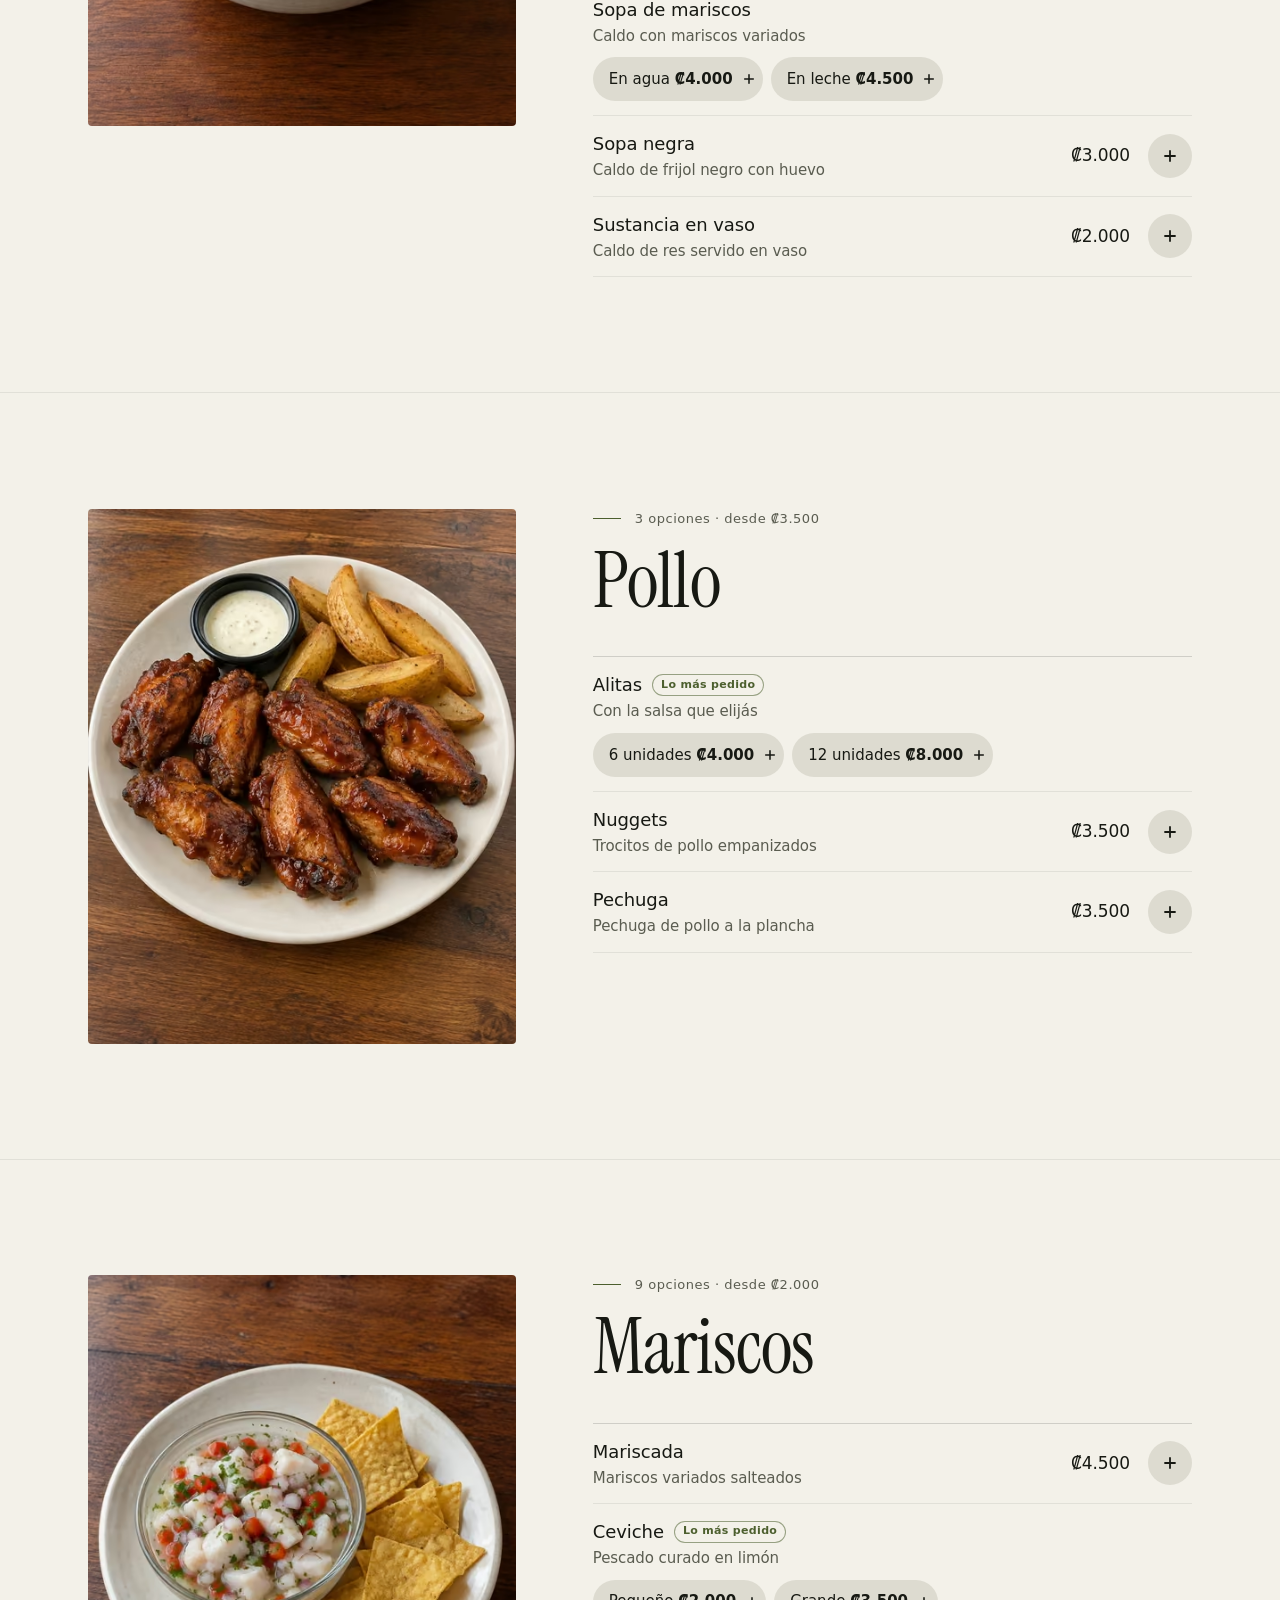
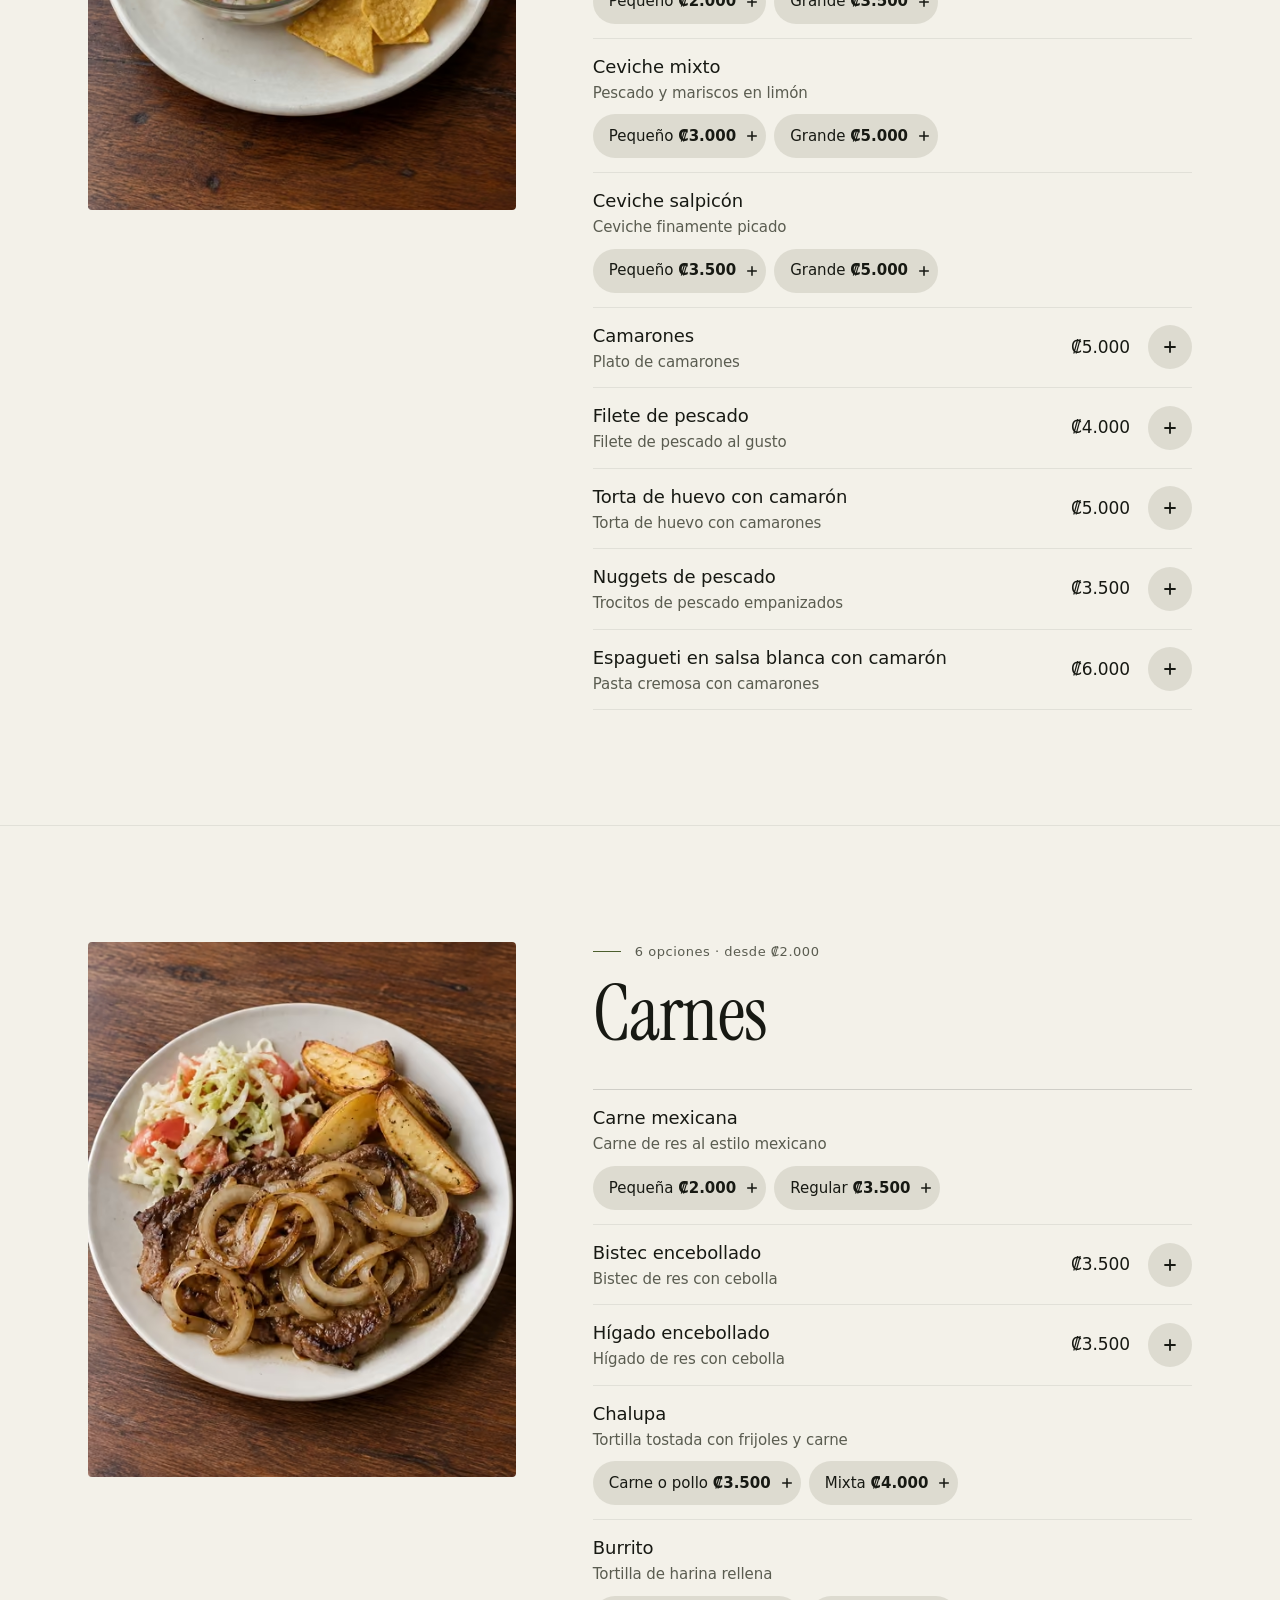
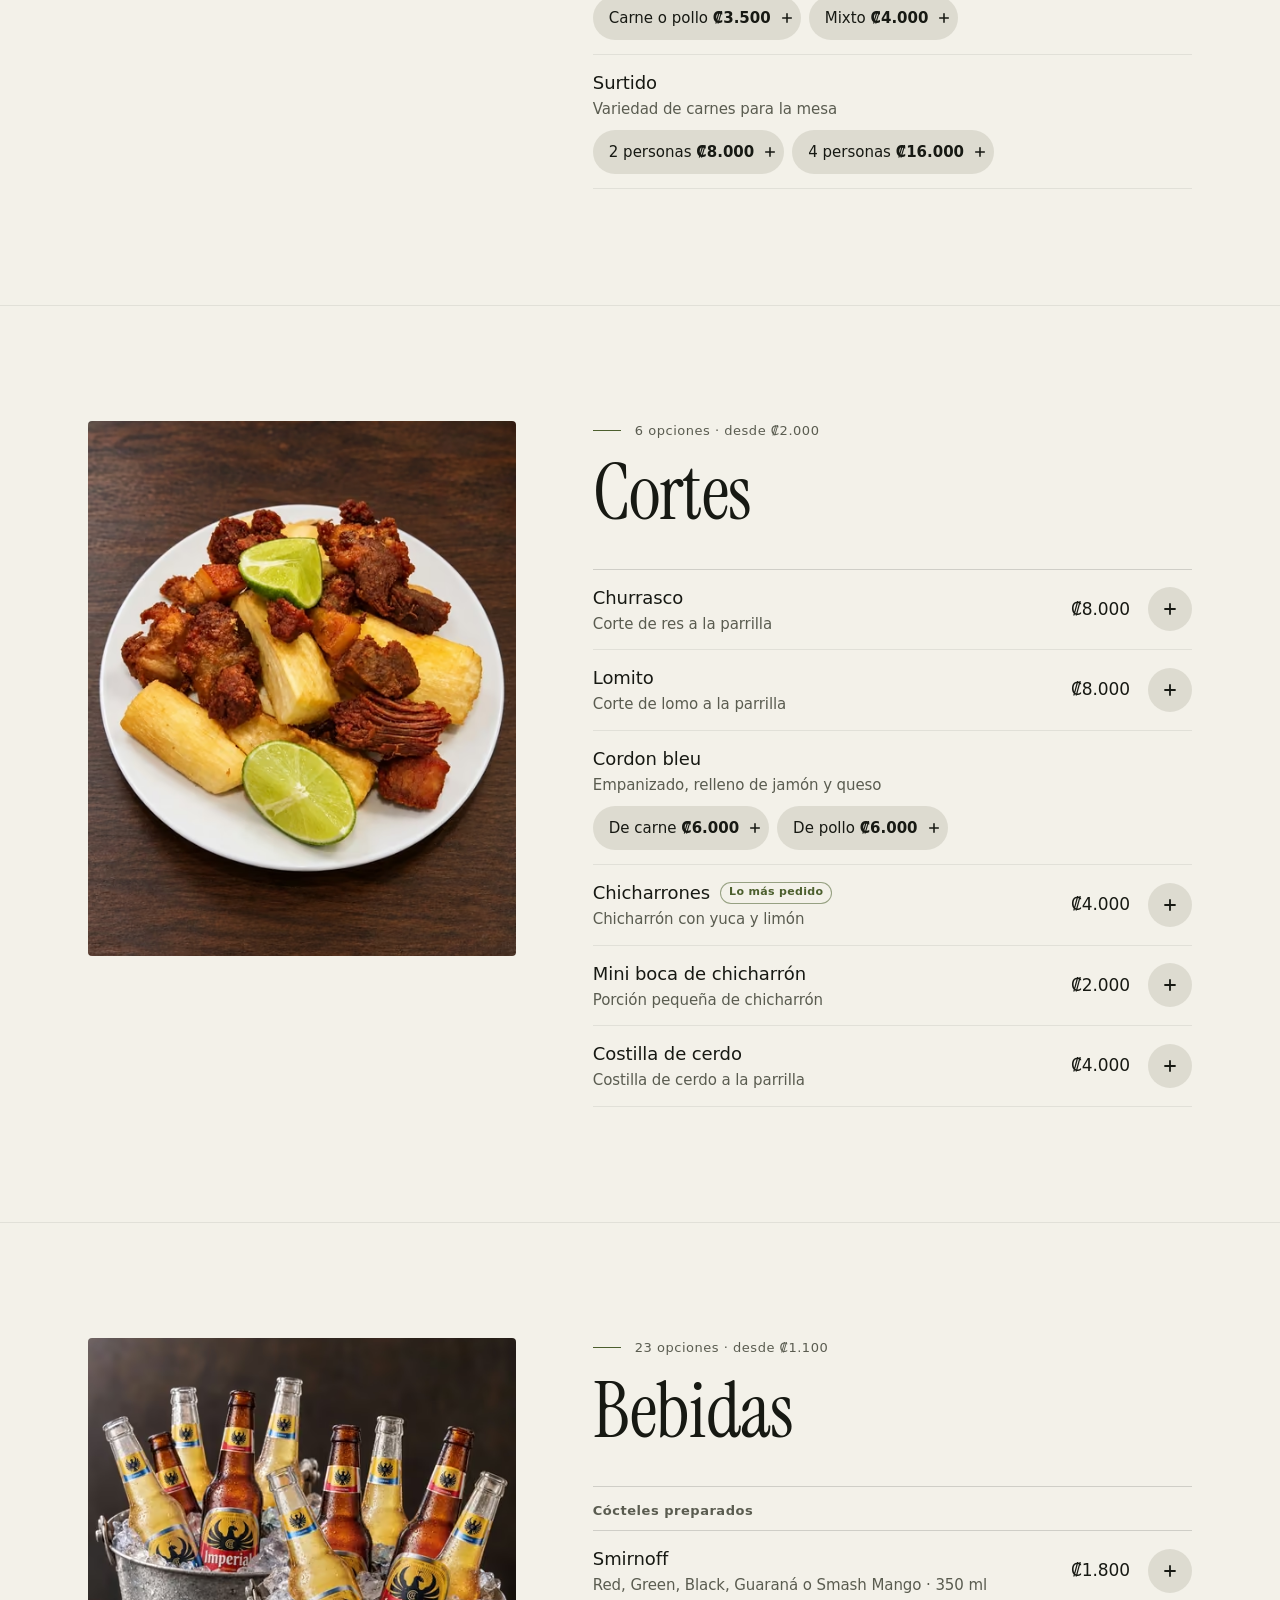
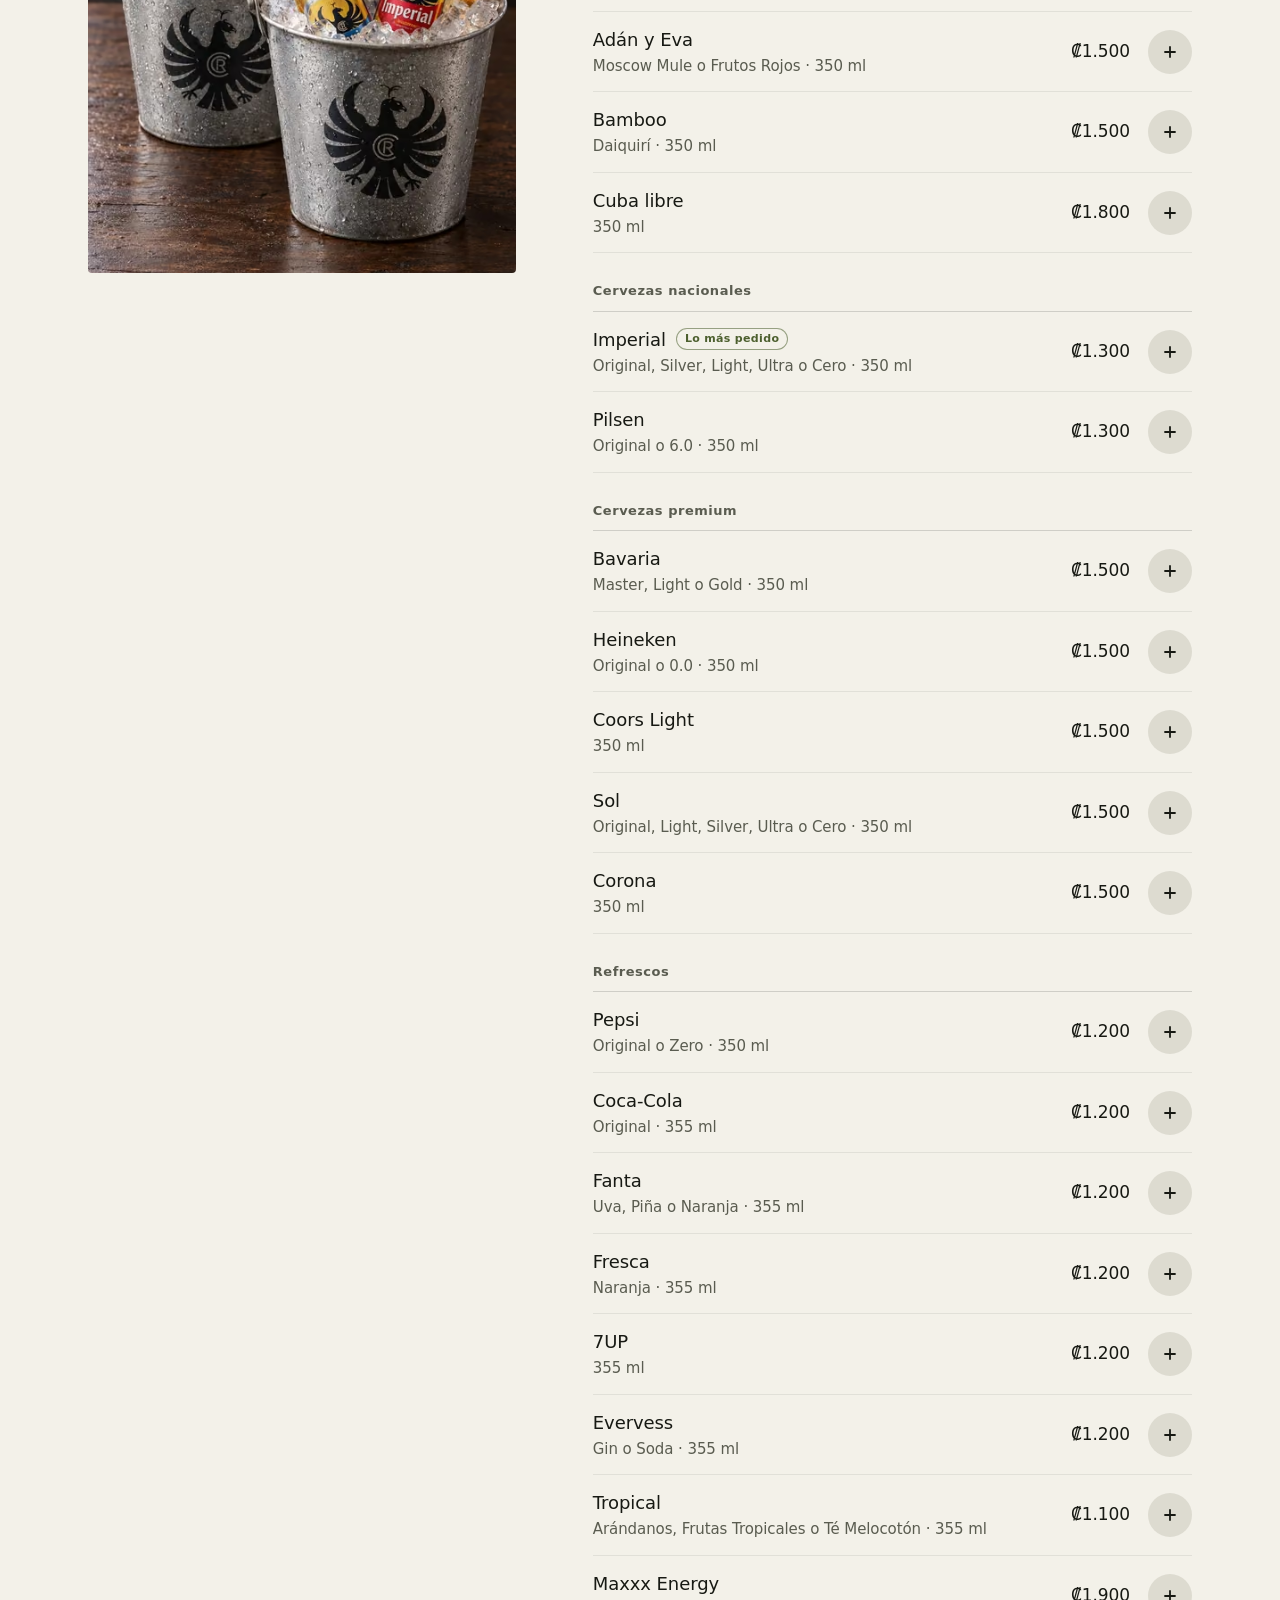
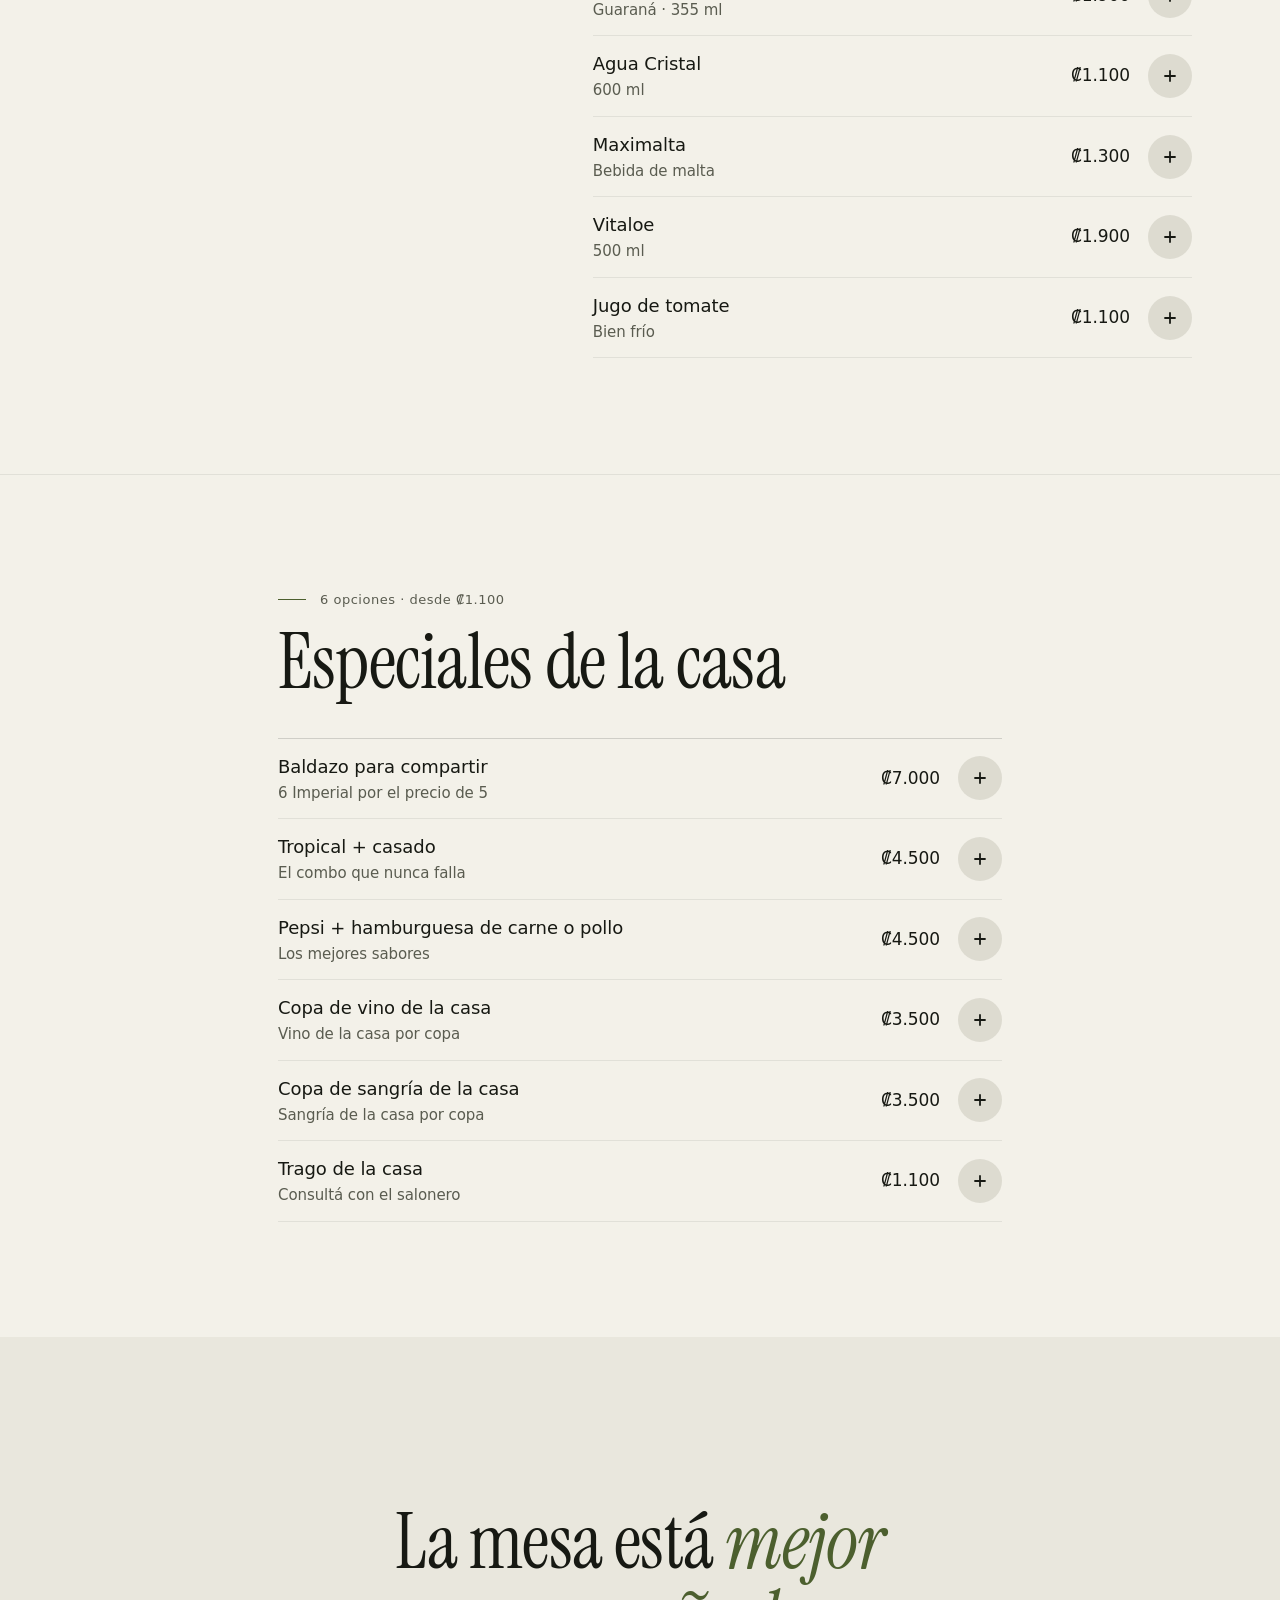
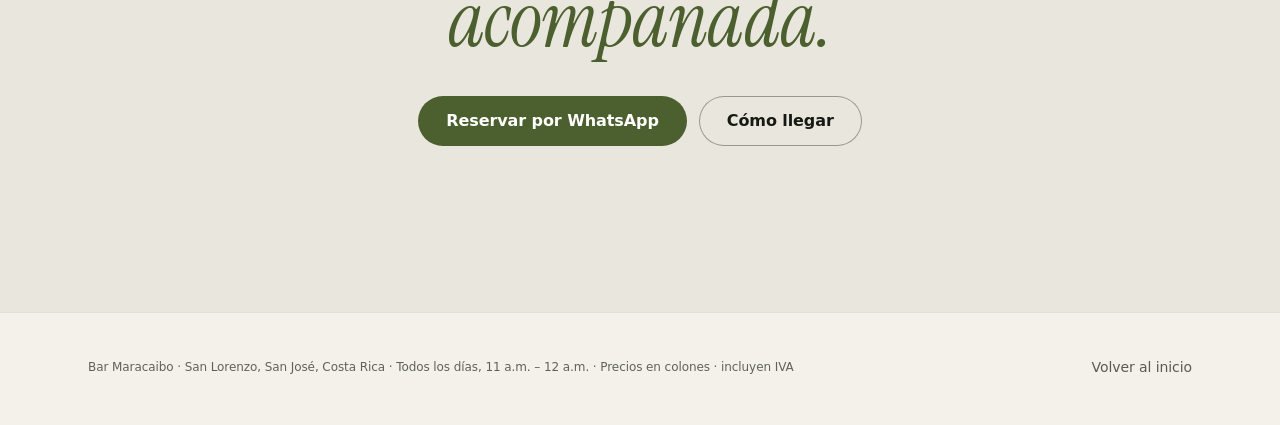
==== commit 5ee80f74: "Fase 5: rendimiento, SEO y PWA - herramientas/optimizar-imagenes.py: AVIF, WebP y JPG de 480/800/120" ====
--- a/menu.html
+++ b/menu.html
@@ -4,20 +4,38 @@
 <meta charset="utf-8">
 <meta name="viewport" content="width=device-width,initial-scale=1,viewport-fit=cover">
 <title>La carta · Bar Maracaibo</title>
-<meta name="description" content="La carta de Bar Maracaibo: bocas, platos fuertes y bebidas, con precios. Buscá tu antojo y reservá tu mesa por WhatsApp.">
+<meta name="description" content="La carta de Bar Maracaibo en San Lorenzo, San José: gustitos, boquitas, platos fuertes, mariscos y bebidas, con precios. Buscá tu antojo, armá tu pedido y reservá por WhatsApp.">
 <meta name="color-scheme" content="dark light">
 <meta name="theme-color" content="#0c0d0a" media="(prefers-color-scheme: dark)">
 <meta name="theme-color" content="#f3f1e9" media="(prefers-color-scheme: light)">
-<link rel="icon" type="image/png" href="logo-maracaibo-icono.png">
+<link rel="icon" type="image/png" sizes="48x48" href="favicon.png">
 <link rel="apple-touch-icon" href="logo-maracaibo-web.png">
+<link rel="manifest" href="manifest.webmanifest">
+<meta name="apple-mobile-web-app-capable" content="yes">
+<meta name="apple-mobile-web-app-title" content="Maracaibo">
+<meta name="apple-mobile-web-app-status-bar-style" content="black-translucent">
+<link rel="canonical" href="https://bar-maracaibo.github.io/maracaibo/menu.html">
+<meta property="og:type" content="website">
+<meta property="og:locale" content="es_CR">
+<meta property="og:url" content="https://bar-maracaibo.github.io/maracaibo/menu.html">
+<meta property="og:title" content="La carta · Bar Maracaibo">
+<meta property="og:description" content="Gustitos, boquitas, platos fuertes, mariscos y bebidas, con precios. Armá tu pedido y reservá por WhatsApp.">
+<meta property="og:image" content="https://bar-maracaibo.github.io/maracaibo/og-maracaibo.jpg">
+<meta property="og:image:width" content="1200">
+<meta property="og:image:height" content="630">
+<meta name="twitter:card" content="summary_large_image">
 <link rel="preload" href="fuentes/instrument-serif-latin.woff2" as="font" type="font/woff2" crossorigin>
 <script>/* apariencia elegida antes de pintar */try{var t=localStorage.getItem('maracaibo-apariencia');if(t==='light'||t==='dark')document.documentElement.dataset.theme=t}catch(e){}</script>
 <link rel="stylesheet" href="tokens.css">
 <link rel="stylesheet" href="carta.css">
 <script src="config.js" defer></script>
 <script src="menu-datos.js" defer></script>
+<script src="img/imagenes.js" defer></script>
 <script src="comun.js" defer></script>
 <script src="carta.js" defer></script>
+<!-- JSON-LD:inicio (lo genera herramientas/generar-seo.py; no editar a mano) -->
+<script type="application/ld+json">{"@context":"https://schema.org","@type":"Menu","name":"La carta","url":"https://bar-maracaibo.github.io/maracaibo/menu.html","inLanguage":"es-CR","hasMenuSection":[{"@type":"MenuSection","name":"Gustitos","hasMenuItem":[{"@type":"MenuItem","name":"Papas a la francesa","description":"Papas fritas en bastones","offers":{"@type":"Offer","price":2500,"priceCurrency":"CRC"}},{"@type":"MenuItem","name":"Papa nacho","description":"Papas con queso al estilo nacho","offers":[{"@type":"Offer","name":"Carne o pollo","price":4000,"priceCurrency":"CRC"},{"@type":"Offer","name":"Mixta","price":4500,"priceCurrency":"CRC"}]},{"@type":"MenuItem","name":"Quesadilla","description":"Tortilla de harina con queso","offers":[{"@type":"Offer","name":"Carne o pollo","price":3500,"priceCurrency":"CRC"},{"@type":"Offer","name":"Mixta","price":4000,"priceCurrency":"CRC"}]},{"@type":"MenuItem","name":"Nachos","description":"Totopos con queso y carne","offers":[{"@type":"Offer","name":"Carne o pollo","price":3500,"priceCurrency":"CRC"},{"@type":"Offer","name":"Mixtos","price":4000,"priceCurrency":"CRC"}]},{"@type":"MenuItem","name":"Puntas de lomo","description":"Trocitos de lomo para picar","offers":{"@type":"Offer","price":2000,"priceCurrency":"CRC"}},{"@type":"MenuItem","name":"Dados de queso","description":"Queso frito en dados","offers":{"@type":"Offer","price":2500,"priceCurrency":"CRC"}},{"@type":"MenuItem","name":"Palitos de queso","description":"Palitos de queso fritos","offers":{"@type":"Offer","price":3000,"priceCurrency":"CRC"}},{"@type":"MenuItem","name":"Torta de huevo","description":"Torta de huevo de la casa","offers":{"@type":"Offer","price":3000,"priceCurrency":"CRC"}},{"@type":"MenuItem","name":"Gallo de chorizo","description":"Tortilla con chorizo","offers":{"@type":"Offer","price":2000,"priceCurrency":"CRC"}},{"@type":"MenuItem","name":"Chifrijolito","description":"Chifrijo en porción pequeña","offers":{"@type":"Offer","price":2000,"priceCurrency":"CRC"}},{"@type":"MenuItem","name":"Ensalada verde","description":"Ensalada de hojas verdes","offers":{"@type":"Offer","price":2000,"priceCurrency":"CRC"}}]},{"@type":"MenuSection","name":"Boquitas","hasMenuItem":[{"@type":"MenuItem","name":"Cazuela de frijol","description":"Frijoles servidos en cazuela","offers":{"@type":"Offer","price":1500,"priceCurrency":"CRC"}},{"@type":"MenuItem","name":"Chorizo colombiano con arepa","description":"Porción de chorizo con arepa","offers":{"@type":"Offer","price":1500,"priceCurrency":"CRC"}},{"@type":"MenuItem","name":"Mini nuggets","description":"De pollo o de pescado","offers":{"@type":"Offer","price":1500,"priceCurrency":"CRC"}},{"@type":"MenuItem","name":"Mini nachos","description":"De pollo o de carne","offers":{"@type":"Offer","price":1500,"priceCurrency":"CRC"}},{"@type":"MenuItem","name":"Palitos de queso","description":"3 unidades","offers":{"@type":"Offer","price":1500,"priceCurrency":"CRC"}},{"@type":"MenuItem","name":"Patacones con frijol","description":"Plátano verde frito con frijoles","offers":{"@type":"Offer","price":1500,"priceCurrency":"CRC"}}]},{"@type":"MenuSection","name":"Almuerzos","hasMenuItem":[{"@type":"MenuItem","name":"Casado","description":"Arroz, frijoles, ensalada y proteína","offers":[{"@type":"Offer","name":"Pequeño","price":2500,"priceCurrency":"CRC"},{"@type":"Offer","name":"Pequeño con refresco","price":3500,"priceCurrency":"CRC"},{"@type":"Offer","name":"Grande","price":3500,"priceCurrency":"CRC"},{"@type":"Offer","name":"Grande con refresco","price":4500,"priceCurrency":"CRC"}]},{"@type":"MenuItem","name":"Bandeja paisa","description":"Plato colombiano completo","offers":{"@type":"Offer","price":7000,"priceCurrency":"CRC"}}]},{"@type":"MenuSection","name":"Arroces","hasMenuItem":[{"@type":"MenuItem","name":"Arroz Gallera","description":"La receta de la casa","offers":{"@type":"Offer","price":4500,"priceCurrency":"CRC"}},{"@type":"MenuItem","name":"Arroz con pollo","description":"El clásico arroz con pollo","offers":{"@type":"Offer","price":4000,"priceCurrency":"CRC"}},{"@type":"MenuItem","name":"Arroz a la marinera","description":"Arroz con mariscos","offers":{"@type":"Offer","price":4500,"priceCurrency":"CRC"}},{"@type":"MenuItem","name":"Arroz con carne de cerdo","description":"Arroz salteado con cerdo","offers":{"@type":"Offer","price":4000,"priceCurrency":"CRC"}},{"@type":"MenuItem","name":"Arroz con carne de res","description":"Arroz salteado con res","offers":{"@type":"Offer","price":4000,"priceCurrency":"CRC"}},{"@type":"MenuItem","name":"Arroz con camarones","description":"Arroz salteado con camarones","offers":{"@type":"Offer","price":4500,"priceCurrency":"CRC"}}]},{"@type":"MenuSection","name":"Platos fuertes","hasMenuItem":[{"@type":"MenuItem","name":"Taquitos mexicanos"},{"@type":"MenuItem","name":"Empanadas colombianas","description":"Empanadas de maíz fritas","offers":[{"@type":"Offer","name":"5 unidades","price":5000,"priceCurrency":"CRC"},{"@type":"Offer","name":"10 unidades","price":10000,"priceCurrency":"CRC"}]},{"@type":"MenuItem","name":"Chifrijo","description":"Arroz, frijoles, chicharrón y pico de gallo","offers":{"@type":"Offer","price":4000,"priceCurrency":"CRC"}},{"@type":"MenuItem","name":"Fajitas","description":"Tiras salteadas con chile y cebolla","offers":[{"@type":"Offer","name":"Carne o pollo","price":3500,"priceCurrency":"CRC"},{"@type":"Offer","name":"Mixtas","price":4000,"priceCurrency":"CRC"}]},{"@type":"MenuItem","name":"Hamburguesa de carne o pollo","description":"Con papas a la francesa","offers":{"@type":"Offer","price":3500,"priceCurrency":"CRC"}},{"@type":"MenuItem","name":"Nachos de carne o pollo","description":"Totopos con queso y carne","offers":{"@type":"Offer","price":3500,"priceCurrency":"CRC"}},{"@type":"MenuItem","name":"Patacones","description":"Plátano verde frito","offers":{"@type":"Offer","price":3000,"priceCurrency":"CRC"}},{"@type":"MenuItem","name":"Canasta de patacones","description":"Canastas de plátano verde frito","offers":{"@type":"Offer","price":2000,"priceCurrency":"CRC"}},{"@type":"MenuItem","name":"Ravioles","description":"Ravioles en salsa","offers":{"@type":"Offer","price":3000,"priceCurrency":"CRC"}},{"@type":"MenuItem","name":"Tacos","description":"Tortilla rellena y frita","offers":{"@type":"Offer","price":3500,"priceCurrency":"CRC"}},{"@type":"MenuItem","name":"Yuca frita","description":"Yuca frita en bastones","offers":{"@type":"Offer","price":2500,"priceCurrency":"CRC"}}]},{"@type":"MenuSection","name":"Sopas","hasMenuItem":[{"@type":"MenuItem","name":"Sopa de carne","description":"Caldo de res con verduras","offers":{"@type":"Offer","price":3000,"priceCurrency":"CRC"}},{"@type":"MenuItem","name":"Sopa de pollo","description":"Caldo de pollo con verduras","offers":{"@type":"Offer","price":3000,"priceCurrency":"CRC"}},{"@type":"MenuItem","name":"Sopa azteca","description":"Caldo de tomate con tortilla","offers":{"@type":"Offer","price":4500,"priceCurrency":"CRC"}},{"@type":"MenuItem","name":"Sopa de mariscos","description":"Caldo con mariscos variados","offers":[{"@type":"Offer","name":"En agua","price":4000,"priceCurrency":"CRC"},{"@type":"Offer","name":"En leche","price":4500,"priceCurrency":"CRC"}]},{"@type":"MenuItem","name":"Sopa negra","description":"Caldo de frijol negro con huevo","offers":{"@type":"Offer","price":3000,"priceCurrency":"CRC"}},{"@type":"MenuItem","name":"Sustancia en vaso","description":"Caldo de res servido en vaso","offers":{"@type":"Offer","price":2000,"priceCurrency":"CRC"}}]},{"@type":"MenuSection","name":"Pollo","hasMenuItem":[{"@type":"MenuItem","name":"Alitas","description":"Con la salsa que elijás","offers":[{"@type":"Offer","name":"6 unidades","price":4000,"priceCurrency":"CRC"},{"@type":"Offer","name":"12 unidades","price":8000,"priceCurrency":"CRC"}]},{"@type":"MenuItem","name":"Nuggets","description":"Trocitos de pollo empanizados","offers":{"@type":"Offer","price":3500,"priceCurrency":"CRC"}},{"@type":"MenuItem","name":"Pechuga","description":"Pechuga de pollo a la plancha","offers":{"@type":"Offer","price":3500,"priceCurrency":"CRC"}}]},{"@type":"MenuSection","name":"Mariscos","hasMenuItem":[{"@type":"MenuItem","name":"Mariscada","description":"Mariscos variados salteados","offers":{"@type":"Offer","price":4500,"priceCurrency":"CRC"}},{"@type":"MenuItem","name":"Ceviche","description":"Pescado curado en limón","offers":[{"@type":"Offer","name":"Pequeño","price":2000,"priceCurrency":"CRC"},{"@type":"Offer","name":"Grande","price":3500,"priceCurrency":"CRC"}]},{"@type":"MenuItem","name":"Ceviche mixto","description":"Pescado y mariscos en limón","offers":[{"@type":"Offer","name":"Pequeño","price":3000,"priceCurrency":"CRC"},{"@type":"Offer","name":"Grande","price":5000,"priceCurrency":"CRC"}]},{"@type":"MenuItem","name":"Ceviche salpicón","description":"Ceviche finamente picado","offers":[{"@type":"Offer","name":"Pequeño","price":3500,"priceCurrency":"CRC"},{"@type":"Offer","name":"Grande","price":5000,"priceCurrency":"CRC"}]},{"@type":"MenuItem","name":"Camarones","description":"Plato de camarones","offers":{"@type":"Offer","price":5000,"priceCurrency":"CRC"}},{"@type":"MenuItem","name":"Filete de pescado","description":"Filete de pescado al gusto","offers":{"@type":"Offer","price":4000,"priceCurrency":"CRC"}},{"@type":"MenuItem","name":"Torta de huevo con camarón","description":"Torta de huevo con camarones","offers":{"@type":"Offer","price":5000,"priceCurrency":"CRC"}},{"@type":"MenuItem","name":"Nuggets de pescado","description":"Trocitos de pescado empanizados","offers":{"@type":"Offer","price":3500,"priceCurrency":"CRC"}},{"@type":"MenuItem","name":"Espagueti en salsa blanca con camarón","description":"Pasta cremosa con camarones","offers":{"@type":"Offer","price":6000,"priceCurrency":"CRC"}}]},{"@type":"MenuSection","name":"Carnes","hasMenuItem":[{"@type":"MenuItem","name":"Carne mexicana","description":"Carne de res al estilo mexicano","offers":[{"@type":"Offer","name":"Pequeña","price":2000,"priceCurrency":"CRC"},{"@type":"Offer","name":"Regular","price":3500,"priceCurrency":"CRC"}]},{"@type":"MenuItem","name":"Bistec encebollado","description":"Bistec de res con cebolla","offers":{"@type":"Offer","price":3500,"priceCurrency":"CRC"}},{"@type":"MenuItem","name":"Hígado encebollado","description":"Hígado de res con cebolla","offers":{"@type":"Offer","price":3500,"priceCurrency":"CRC"}},{"@type":"MenuItem","name":"Chalupa","description":"Tortilla tostada con frijoles y carne","offers":[{"@type":"Offer","name":"Carne o pollo","price":3500,"priceCurrency":"CRC"},{"@type":"Offer","name":"Mixta","price":4000,"priceCurrency":"CRC"}]},{"@type":"MenuItem","name":"Burrito","description":"Tortilla de harina rellena","offers":[{"@type":"Offer","name":"Carne o pollo","price":3500,"priceCurrency":"CRC"},{"@type":"Offer","name":"Mixto","price":4000,"priceCurrency":"CRC"}]},{"@type":"MenuItem","name":"Surtido","description":"Variedad de carnes para la mesa","offers":[{"@type":"Offer","name":"2 personas","price":8000,"priceCurrency":"CRC"},{"@type":"Offer","name":"4 personas","price":16000,"priceCurrency":"CRC"}]}]},{"@type":"MenuSection","name":"Cortes","hasMenuItem":[{"@type":"MenuItem","name":"Churrasco","description":"Corte de res a la parrilla","offers":{"@type":"Offer","price":8000,"priceCurrency":"CRC"}},{"@type":"MenuItem","name":"Lomito","description":"Corte de lomo a la parrilla","offers":{"@type":"Offer","price":8000,"priceCurrency":"CRC"}},{"@type":"MenuItem","name":"Cordon bleu","description":"Empanizado, relleno de jamón y queso","offers":[{"@type":"Offer","name":"De carne","price":6000,"priceCurrency":"CRC"},{"@type":"Offer","name":"De pollo","price":6000,"priceCurrency":"CRC"}]},{"@type":"MenuItem","name":"Chicharrones","description":"Chicharrón con yuca y limón","offers":{"@type":"Offer","price":4000,"priceCurrency":"CRC"}},{"@type":"MenuItem","name":"Mini boca de chicharrón","description":"Porción pequeña de chicharrón","offers":{"@type":"Offer","price":2000,"priceCurrency":"CRC"}},{"@type":"MenuItem","name":"Costilla de cerdo","description":"Costilla de cerdo a la parrilla","offers":{"@type":"Offer","price":4000,"priceCurrency":"CRC"}}]},{"@type":"MenuSection","name":"Bebidas","hasMenuItem":[{"@type":"MenuItem","name":"Smirnoff","description":"Red, Green, Black, Guaraná o Smash Mango · 350 ml","offers":{"@type":"Offer","price":1800,"priceCurrency":"CRC"}},{"@type":"MenuItem","name":"Adán y Eva","description":"Moscow Mule o Frutos Rojos · 350 ml","offers":{"@type":"Offer","price":1500,"priceCurrency":"CRC"}},{"@type":"MenuItem","name":"Bamboo","description":"Daiquirí · 350 ml","offers":{"@type":"Offer","price":1500,"priceCurrency":"CRC"}},{"@type":"MenuItem","name":"Cuba libre","description":"350 ml","offers":{"@type":"Offer","price":1800,"priceCurrency":"CRC"}},{"@type":"MenuItem","name":"Imperial","description":"Original, Silver, Light, Ultra o Cero · 350 ml","offers":{"@type":"Offer","price":1300,"priceCurrency":"CRC"}},{"@type":"MenuItem","name":"Pilsen","description":"Original o 6.0 · 350 ml","offers":{"@type":"Offer","price":1300,"priceCurrency":"CRC"}},{"@type":"MenuItem","name":"Bavaria","description":"Master, Light o Gold · 350 ml","offers":{"@type":"Offer","price":1500,"priceCurrency":"CRC"}},{"@type":"MenuItem","name":"Heineken","description":"Original o 0.0 · 350 ml","offers":{"@type":"Offer","price":1500,"priceCurrency":"CRC"}},{"@type":"MenuItem","name":"Coors Light","description":"350 ml","offers":{"@type":"Offer","price":1500,"priceCurrency":"CRC"}},{"@type":"MenuItem","name":"Sol","description":"Original, Light, Silver, Ultra o Cero · 350 ml","offers":{"@type":"Offer","price":1500,"priceCurrency":"CRC"}},{"@type":"MenuItem","name":"Corona","description":"350 ml","offers":{"@type":"Offer","price":1500,"priceCurrency":"CRC"}},{"@type":"MenuItem","name":"Pepsi","description":"Original o Zero · 350 ml","offers":{"@type":"Offer","price":1200,"priceCurrency":"CRC"}},{"@type":"MenuItem","name":"Coca-Cola","description":"Original · 355 ml","offers":{"@type":"Offer","price":1200,"priceCurrency":"CRC"}},{"@type":"MenuItem","name":"Fanta","description":"Uva, Piña o Naranja · 355 ml","offers":{"@type":"Offer","price":1200,"priceCurrency":"CRC"}},{"@type":"MenuItem","name":"Fresca","description":"Naranja · 355 ml","offers":{"@type":"Offer","price":1200,"priceCurrency":"CRC"}},{"@type":"MenuItem","name":"7UP","description":"355 ml","offers":{"@type":"Offer","price":1200,"priceCurrency":"CRC"}},{"@type":"MenuItem","name":"Evervess","description":"Gin o Soda · 355 ml","offers":{"@type":"Offer","price":1200,"priceCurrency":"CRC"}},{"@type":"MenuItem","name":"Tropical","description":"Arándanos, Frutas Tropicales o Té Melocotón · 355 ml","offers":{"@type":"Offer","price":1100,"priceCurrency":"CRC"}},{"@type":"MenuItem","name":"Maxxx Energy","description":"Guaraná · 355 ml","offers":{"@type":"Offer","price":1900,"priceCurrency":"CRC"}},{"@type":"MenuItem","name":"Agua Cristal","description":"600 ml","offers":{"@type":"Offer","price":1100,"priceCurrency":"CRC"}},{"@type":"MenuItem","name":"Maximalta","description":"Bebida de malta","offers":{"@type":"Offer","price":1300,"priceCurrency":"CRC"}},{"@type":"MenuItem","name":"Vitaloe","description":"500 ml","offers":{"@type":"Offer","price":1900,"priceCurrency":"CRC"}},{"@type":"MenuItem","name":"Jugo de tomate","description":"Bien frío","offers":{"@type":"Offer","price":1100,"priceCurrency":"CRC"}}]},{"@type":"MenuSection","name":"Especiales de la casa","hasMenuItem":[{"@type":"MenuItem","name":"Baldazo para compartir","description":"6 Imperial por el precio de 5","offers":{"@type":"Offer","price":7000,"priceCurrency":"CRC"}},{"@type":"MenuItem","name":"Tropical + casado","description":"El combo que nunca falla","offers":{"@type":"Offer","price":4500,"priceCurrency":"CRC"}},{"@type":"MenuItem","name":"Pepsi + hamburguesa de carne o pollo","description":"Los mejores sabores","offers":{"@type":"Offer","price":4500,"priceCurrency":"CRC"}},{"@type":"MenuItem","name":"Copa de vino de la casa","description":"Vino de la casa por copa","offers":{"@type":"Offer","price":3500,"priceCurrency":"CRC"}},{"@type":"MenuItem","name":"Copa de sangría de la casa","description":"Sangría de la casa por copa","offers":{"@type":"Offer","price":3500,"priceCurrency":"CRC"}},{"@type":"MenuItem","name":"Trago de la casa","description":"Consultá con el salonero","offers":{"@type":"Offer","price":1100,"priceCurrency":"CRC"}}]}],"isPartOf":{"@id":"https://bar-maracaibo.github.io/maracaibo/#bar"}}</script>
+<!-- JSON-LD:fin -->
 </head>
 <body>
 <a class="skip" href="#carta">Ir a los platos</a>
@@ -28,7 +46,7 @@
       <span class="brand-logo" aria-hidden="true"></span>
       <span>Maracaibo</span>
     </a>
-    <a class="nav-link" href="menu-impreso.pdf" target="_blank" rel="noopener" aria-label="Carta para imprimir (PDF)"><svg viewBox="0 0 20 20" aria-hidden="true"><path d="M5.5 7V3h9v4M5.5 14.5h-2v-6a1.5 1.5 0 0 1 1.5-1.5h10a1.5 1.5 0 0 1 1.5 1.5v6h-2M6 12h8v5H6z"/></svg><span class="nl-text">Para imprimir</span></a>
+    <a class="nav-link" href="menu-impreso.pdf" target="_blank" rel="noopener" aria-label="Para imprimir la carta (PDF)"><svg viewBox="0 0 20 20" aria-hidden="true"><path d="M5.5 7V3h9v4M5.5 14.5h-2v-6a1.5 1.5 0 0 1 1.5-1.5h10a1.5 1.5 0 0 1 1.5 1.5v6h-2M6 12h8v5H6z"/></svg><span class="nl-text">Para imprimir</span></a>
     <button class="bulb" id="bulb" type="button" aria-label="Cambiar apariencia">
       <svg viewBox="0 0 24 24" aria-hidden="true">
         <g class="rays"><path d="M12 1.6v1.6M4.4 4.6l1.2 1.2M19.6 4.6l-1.2 1.2M2.2 11.6h1.6M20.2 11.6h1.6"/></g>
--- a/tokens.css
+++ b/tokens.css
@@ -21,7 +21,7 @@
   --tinta:#f2f0e7;          /* texto · 17:1 */
   --gris:#a8a99b;           /* texto secundario · 8.2:1 */
   --gris-2:#8f9083;         /* texto terciario · 6.0:1 */
-  --apagado:#34372f;        /* palabras sin encender */
+  --apagado:#5e6054;        /* palabras sin encender · 3:1 */
   --linea:rgba(242,240,231,.13);
   --linea-2:rgba(242,240,231,.07);
   --musgo:#a9bd7f;          /* verde del rótulo, aclarado · 9.5:1 */
@@ -43,7 +43,7 @@
     --tinta:#171913;          /* 15.7:1 */
     --gris:#5a5c50;           /* 6.0:1 */
     --gris-2:#616357;         /* 5.4:1 */
-    --apagado:#cfcdc2;
+    --apagado:#8a8b7f;        /* 3:1 */
     --linea:rgba(23,25,19,.16);--linea-2:rgba(23,25,19,.08);
     --musgo:#4c5f2e;          /* 6.2:1 */
     --sobre-musgo:#ffffff;    /* 7.0:1 */
@@ -58,7 +58,7 @@
 }
 :root[data-theme=light]{
   --fondo:#f3f1e9;--sup:#e9e7dd;--ctrl:#dddbd0;--ctrl-2:#d1cfc3;
-  --tinta:#171913;--gris:#5a5c50;--gris-2:#616357;--apagado:#cfcdc2;
+  --tinta:#171913;--gris:#5a5c50;--gris-2:#616357;--apagado:#8a8b7f;
   --linea:rgba(23,25,19,.16);--linea-2:rgba(23,25,19,.08);
   --musgo:#4c5f2e;--sobre-musgo:#ffffff;--musgo-hover:#3f5025;
   --abierto:#248a3d;--cerrado:#d70015;
--- a/carta.css
+++ b/carta.css
@@ -10,6 +10,7 @@
 *,*::before,*::after{box-sizing:border-box}
 html{-webkit-text-size-adjust:100%;-webkit-tap-highlight-color:transparent;scroll-padding-top:calc(var(--nav) + var(--tabs) + 8px)}
 body{margin:0;background:var(--fondo);color:var(--tinta);font-family:var(--texto);font-size:1.0625rem;line-height:1.5;letter-spacing:-.005em;-webkit-font-smoothing:antialiased}
+picture{display:contents}
 img{display:block;max-width:100%}
 h1,h2,p,ul,figure{margin:0}
 ul{padding:0;list-style:none}
@@ -103,6 +104,9 @@
 .tab[hidden]{display:none}
 
 /* ---------- Apartados ---------- */
+/* espacio reservado mientras se arma la carta: así el cierre y el pie no saltan */
+#sections:empty{min-height:250vh}
+.tabs-track:empty{min-height:var(--tabs)}
 .status{min-height:1px;padding-top:28px;font-size:.875rem;color:var(--gris)}
 .status:empty{padding-top:0}
 .cat{padding-block:clamp(72px,9vw,120px);border-bottom:1px solid var(--linea-2)}
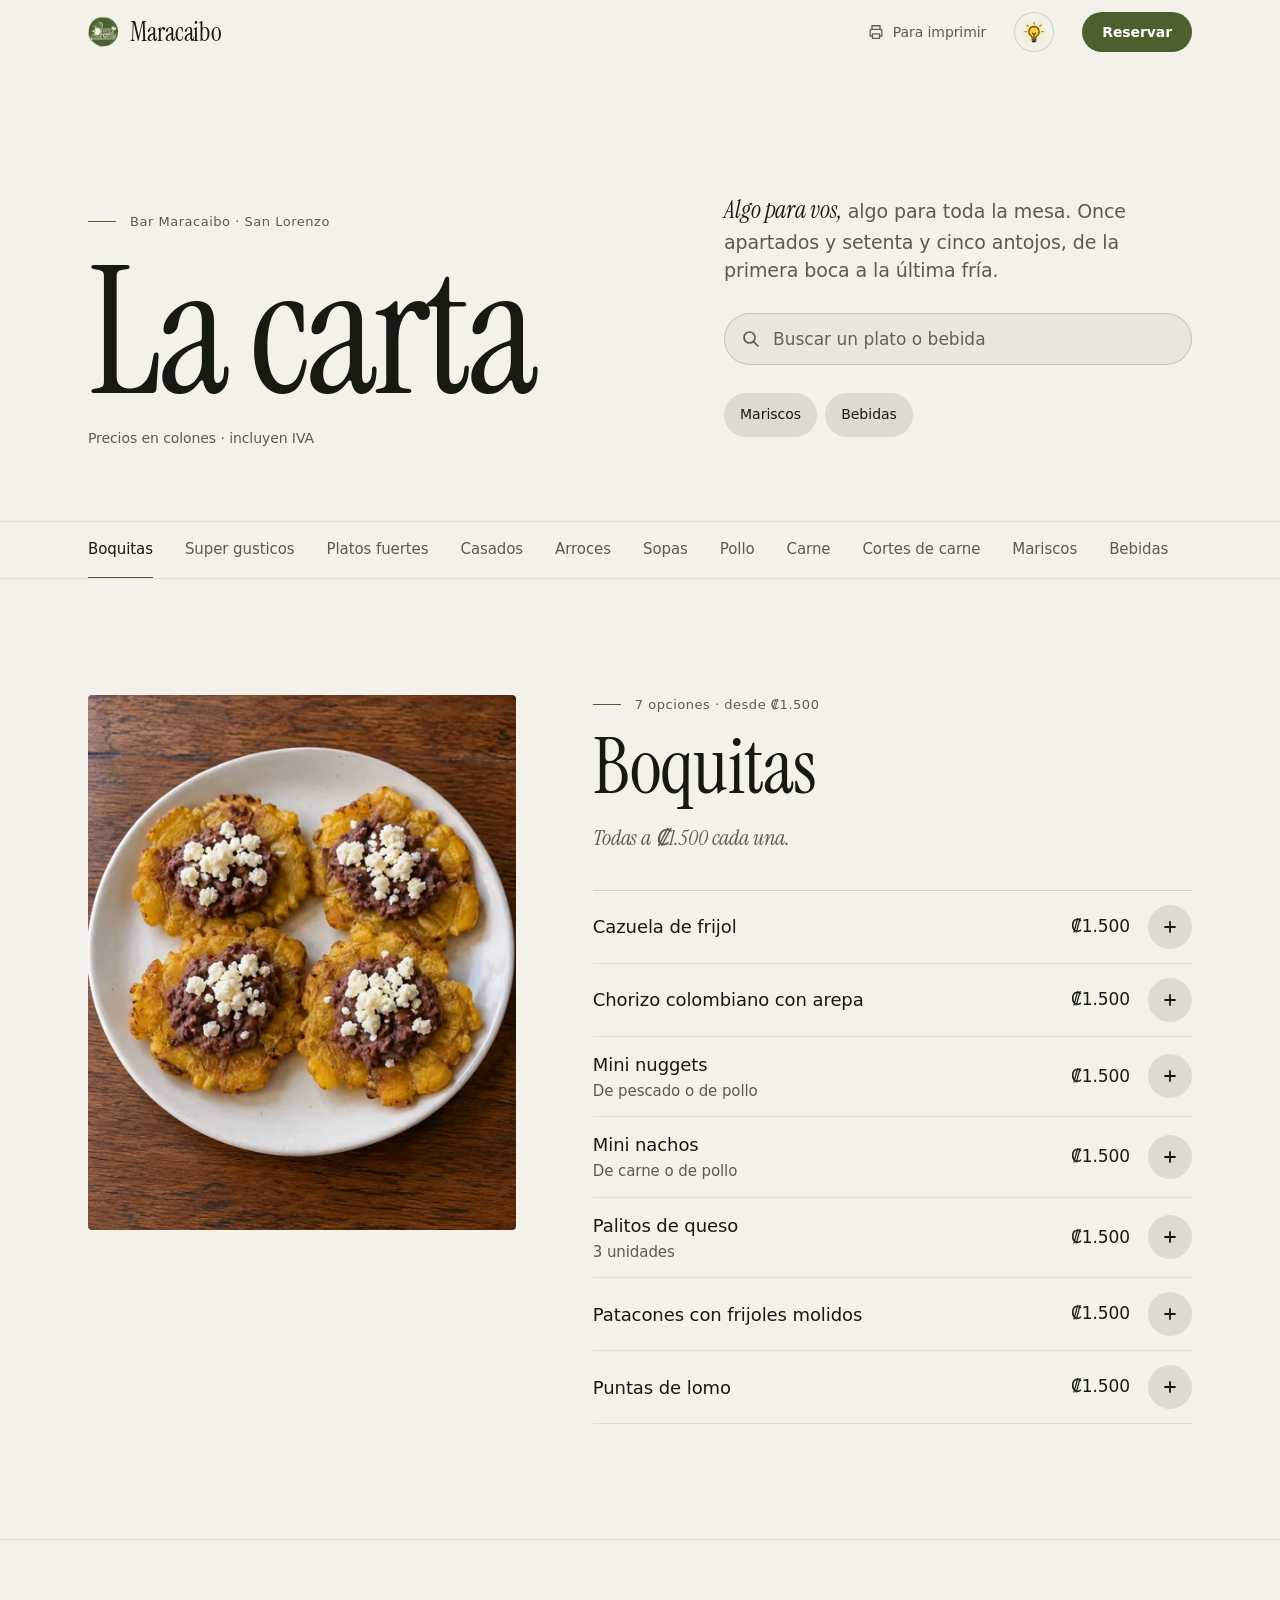
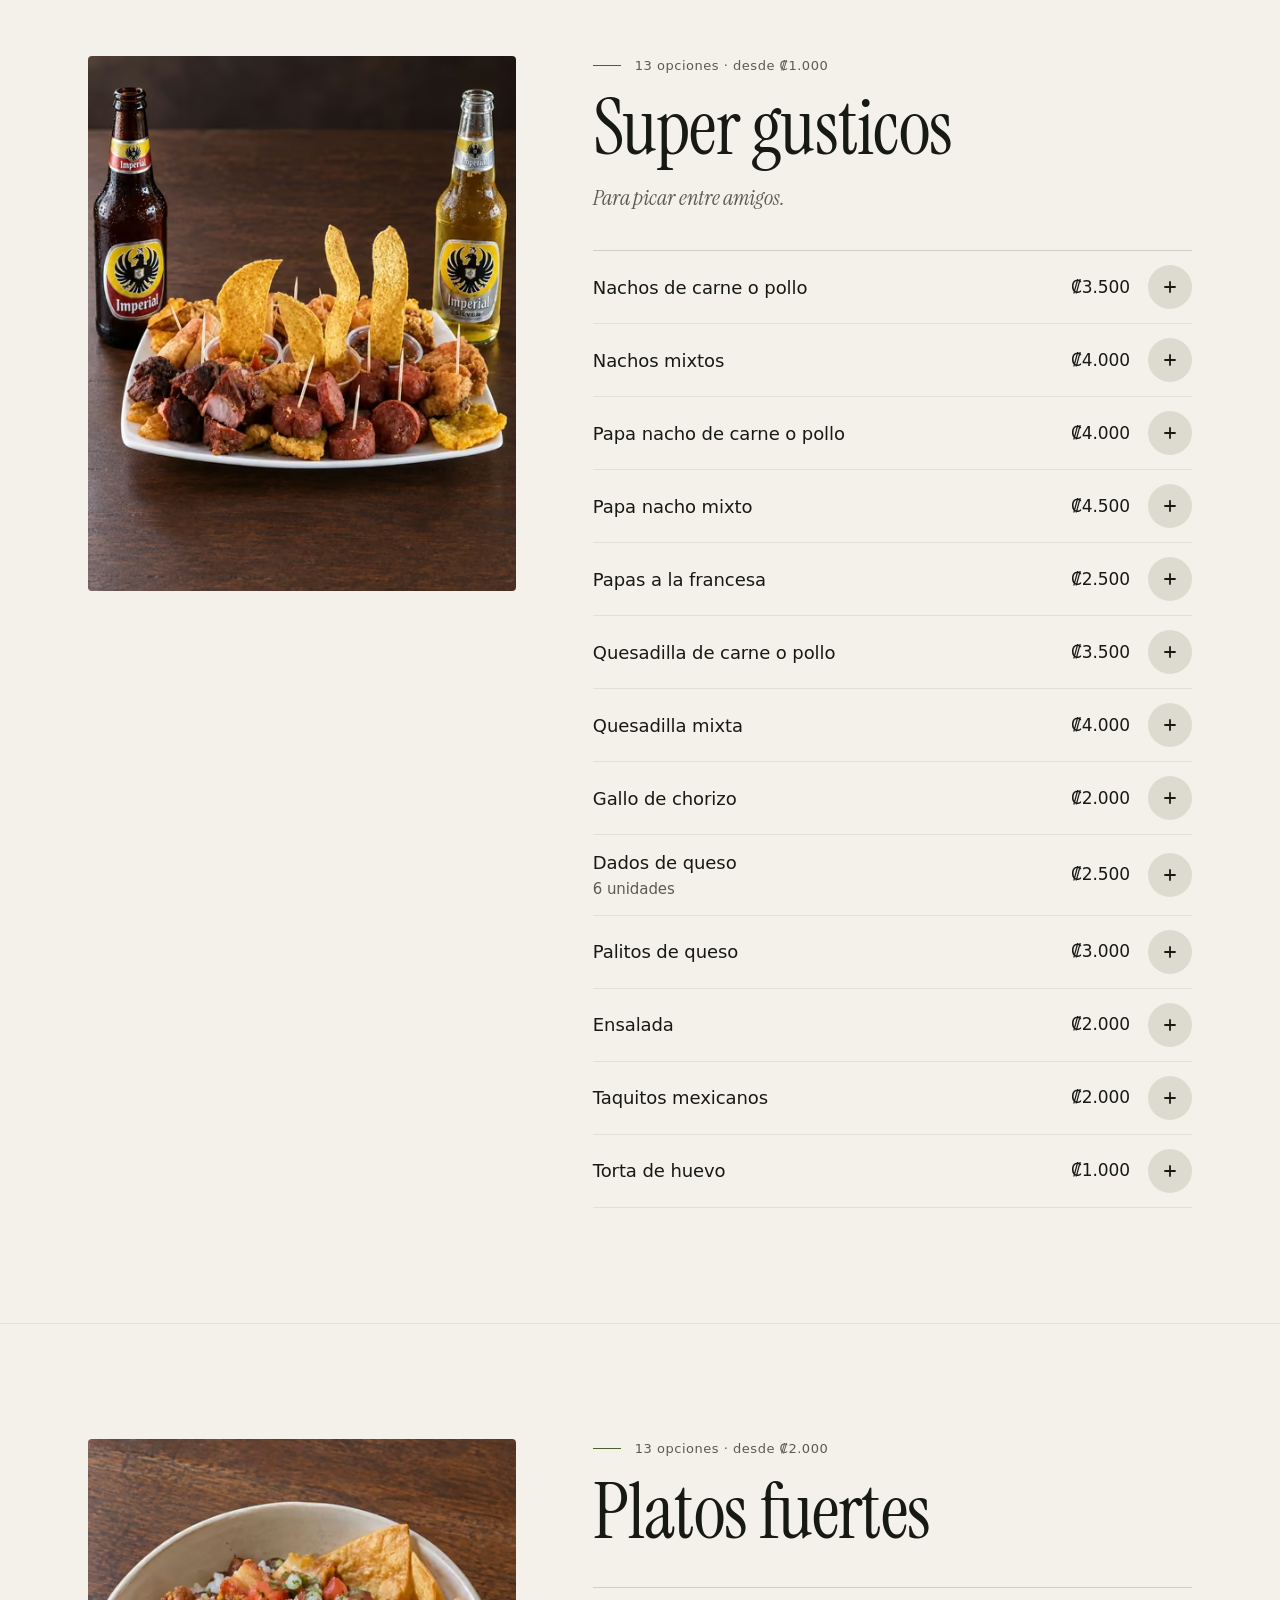
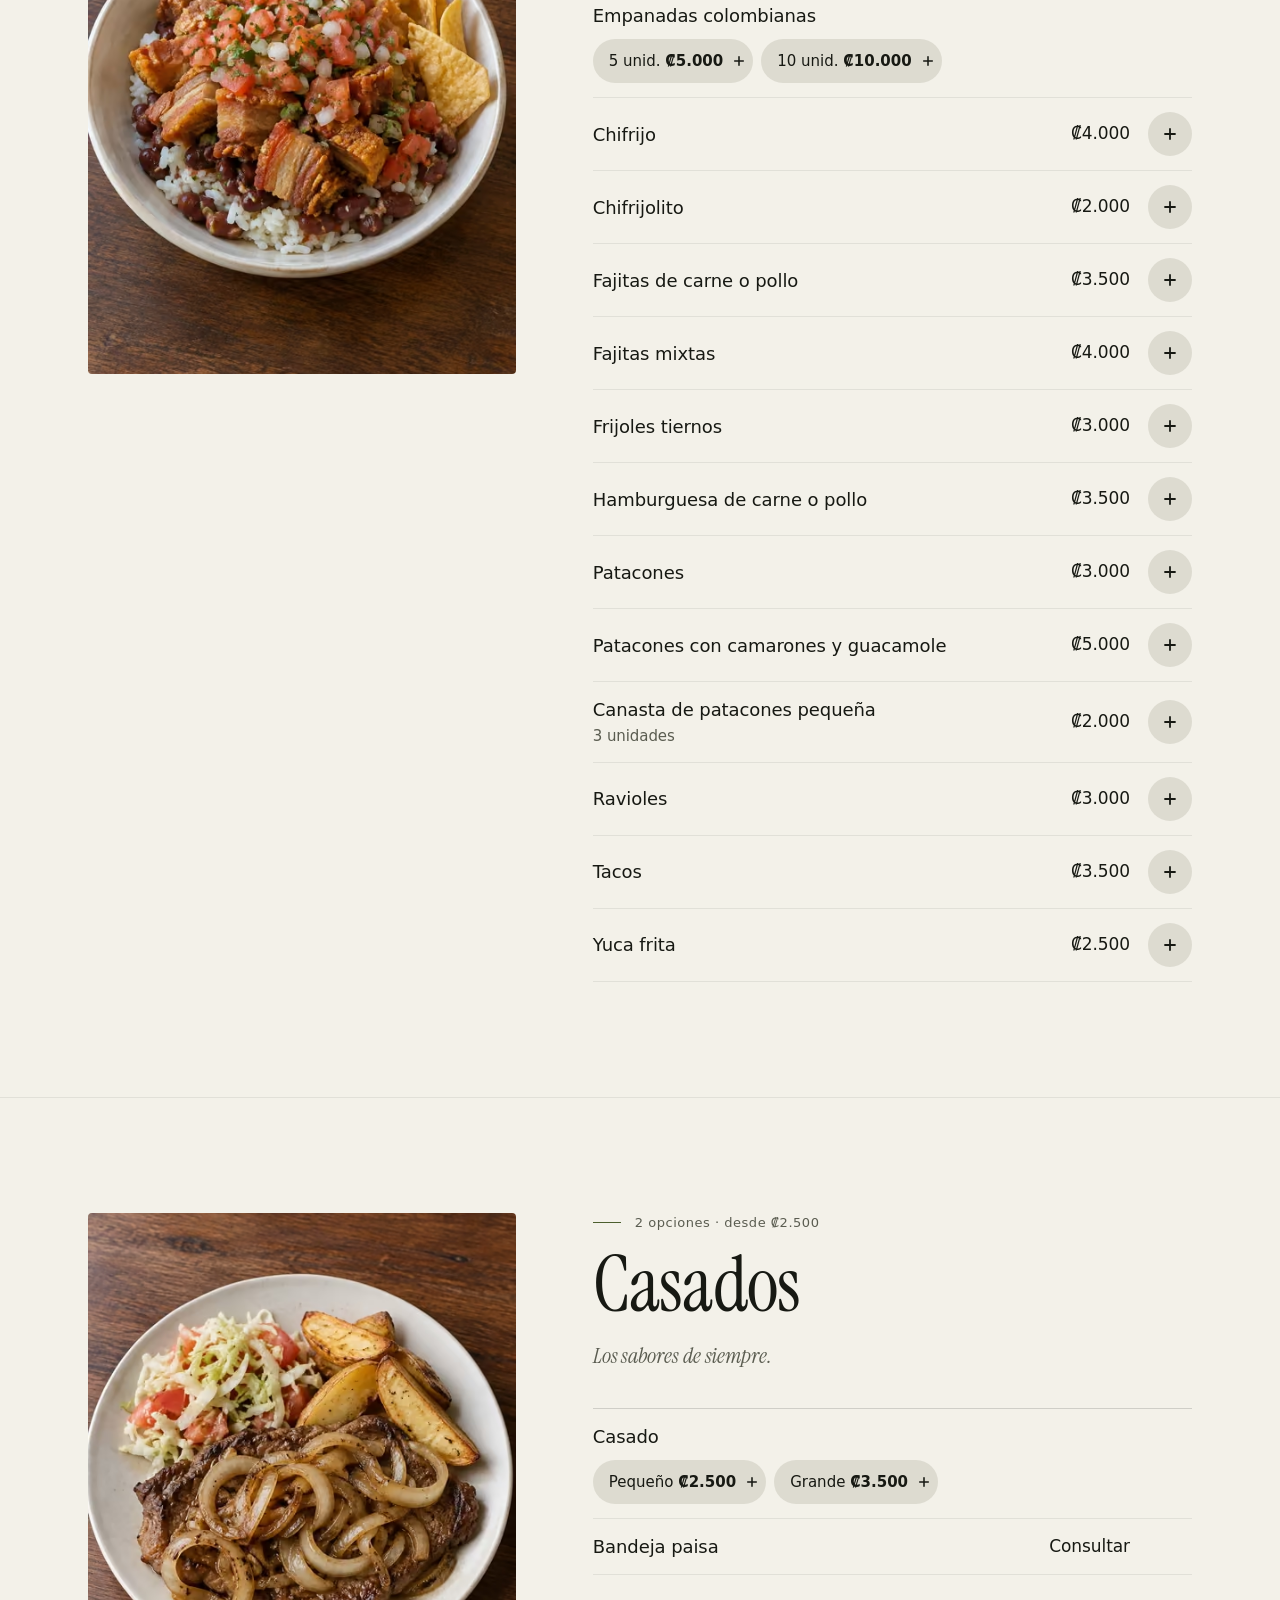
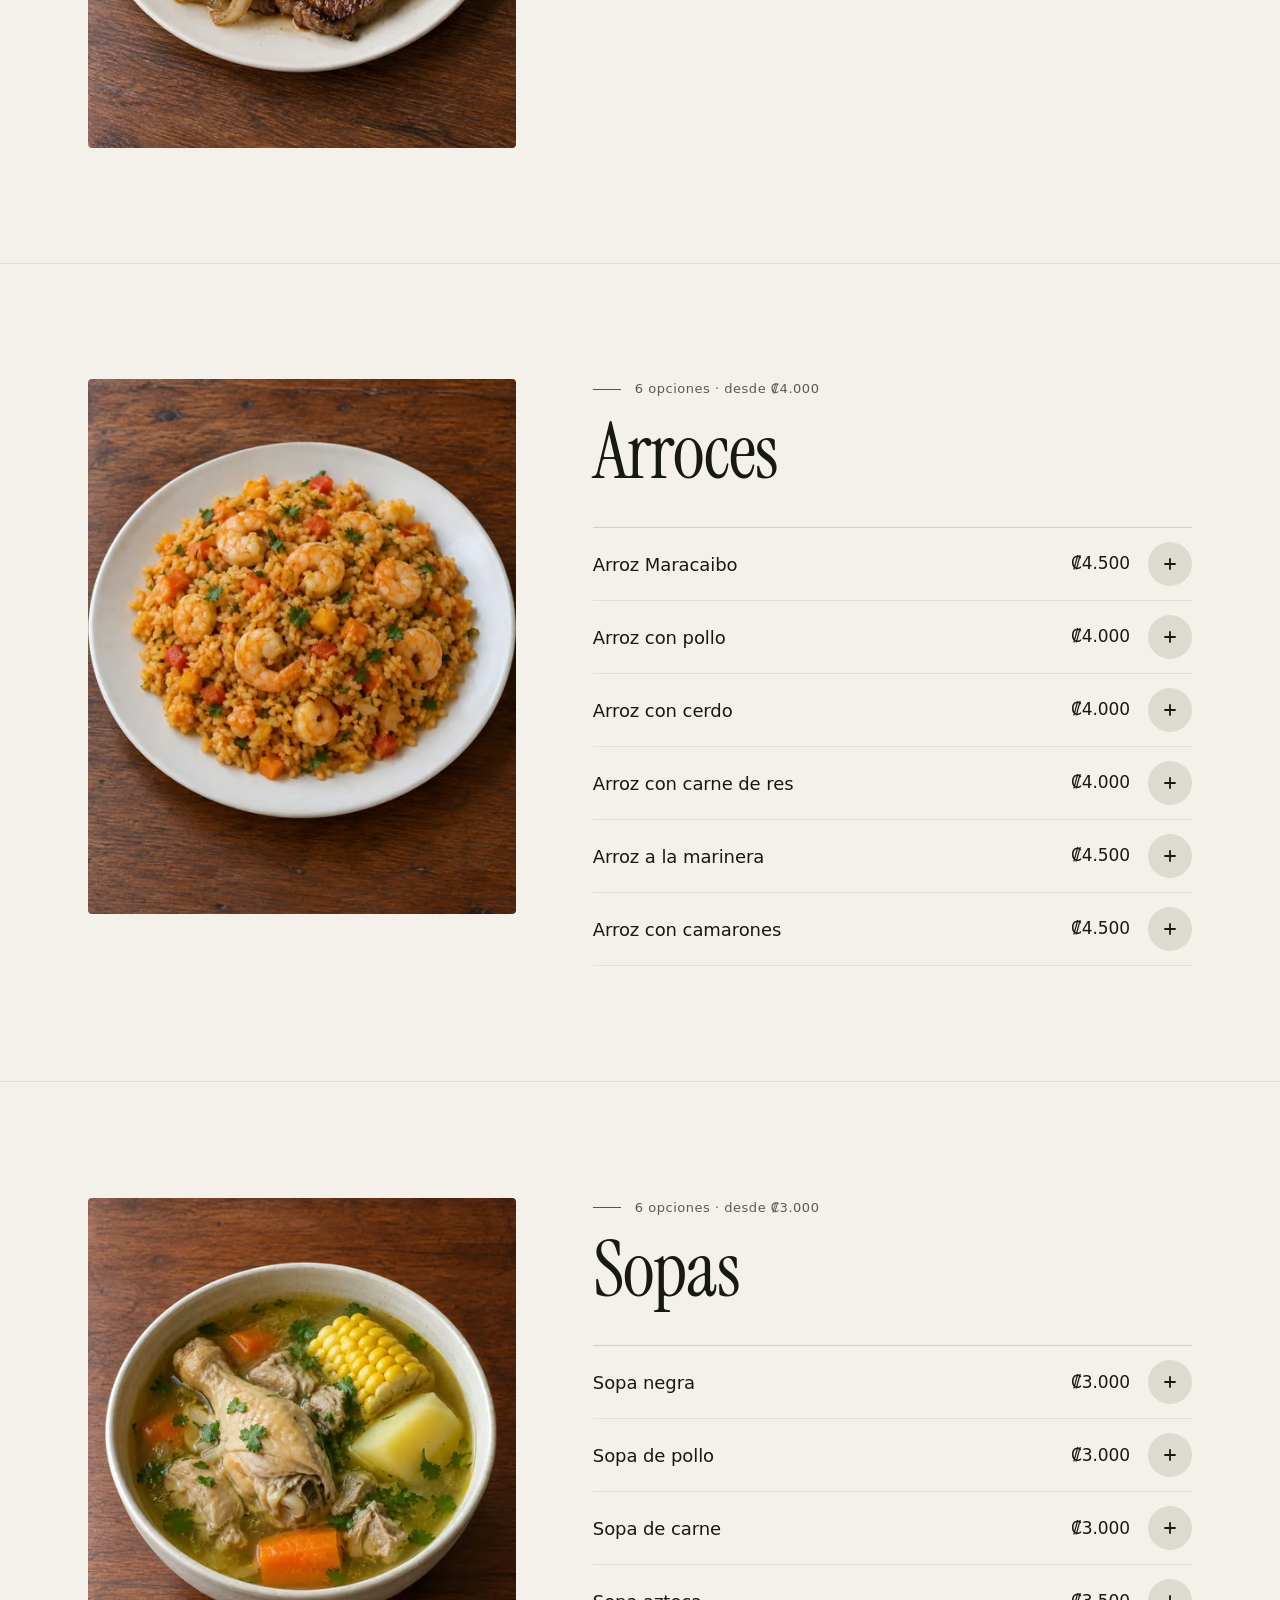
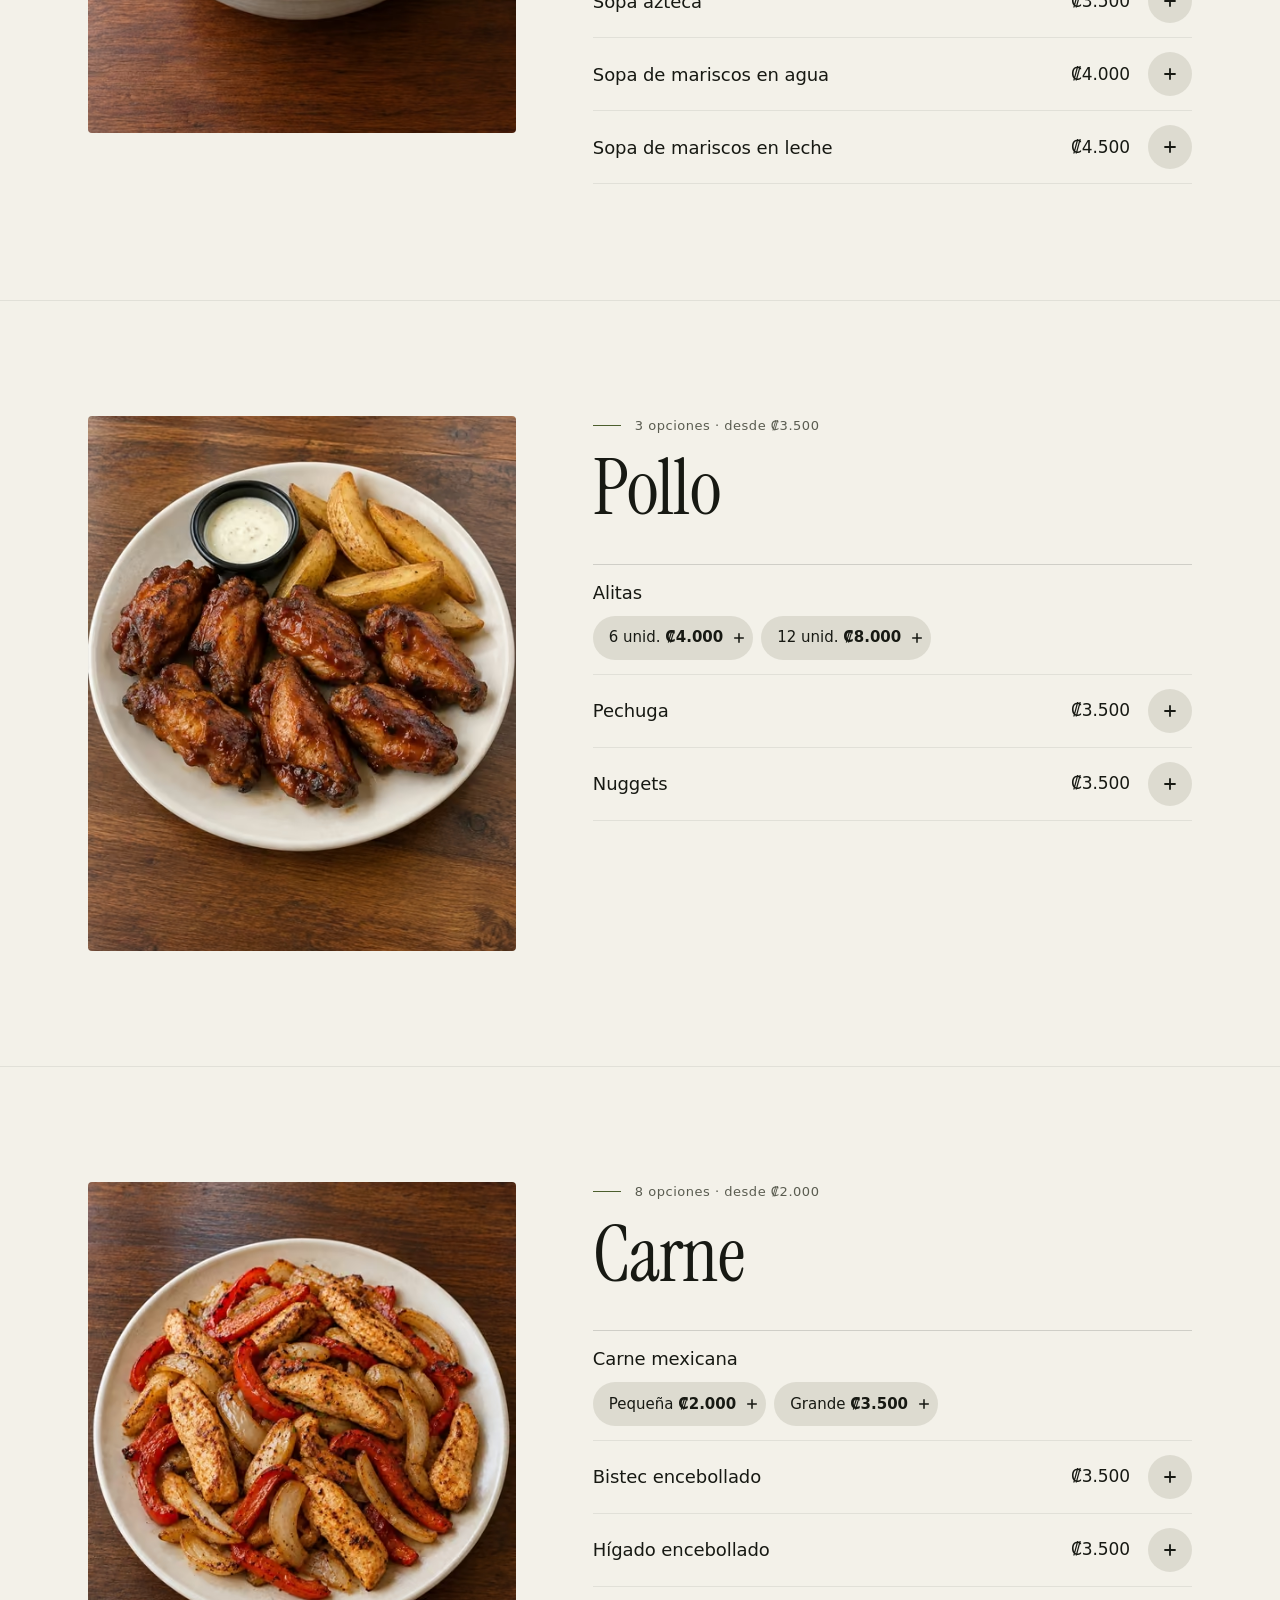
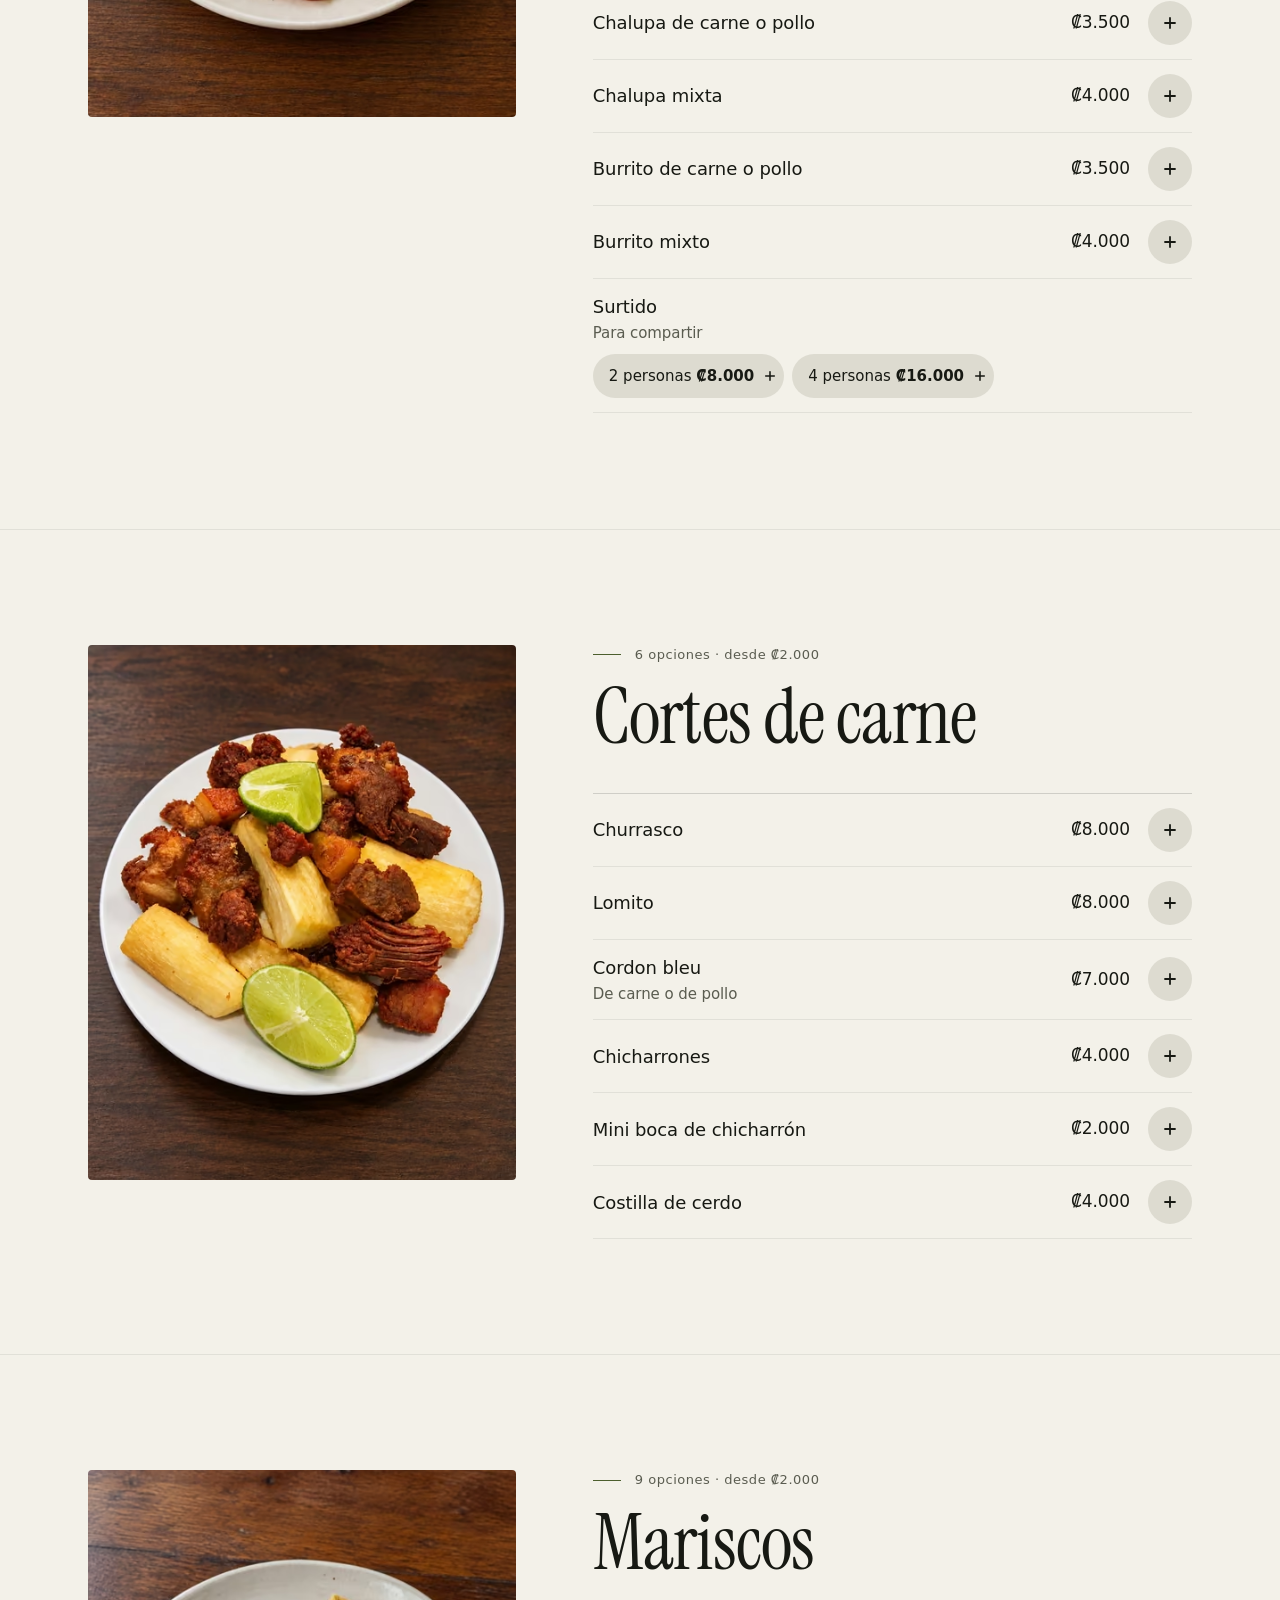
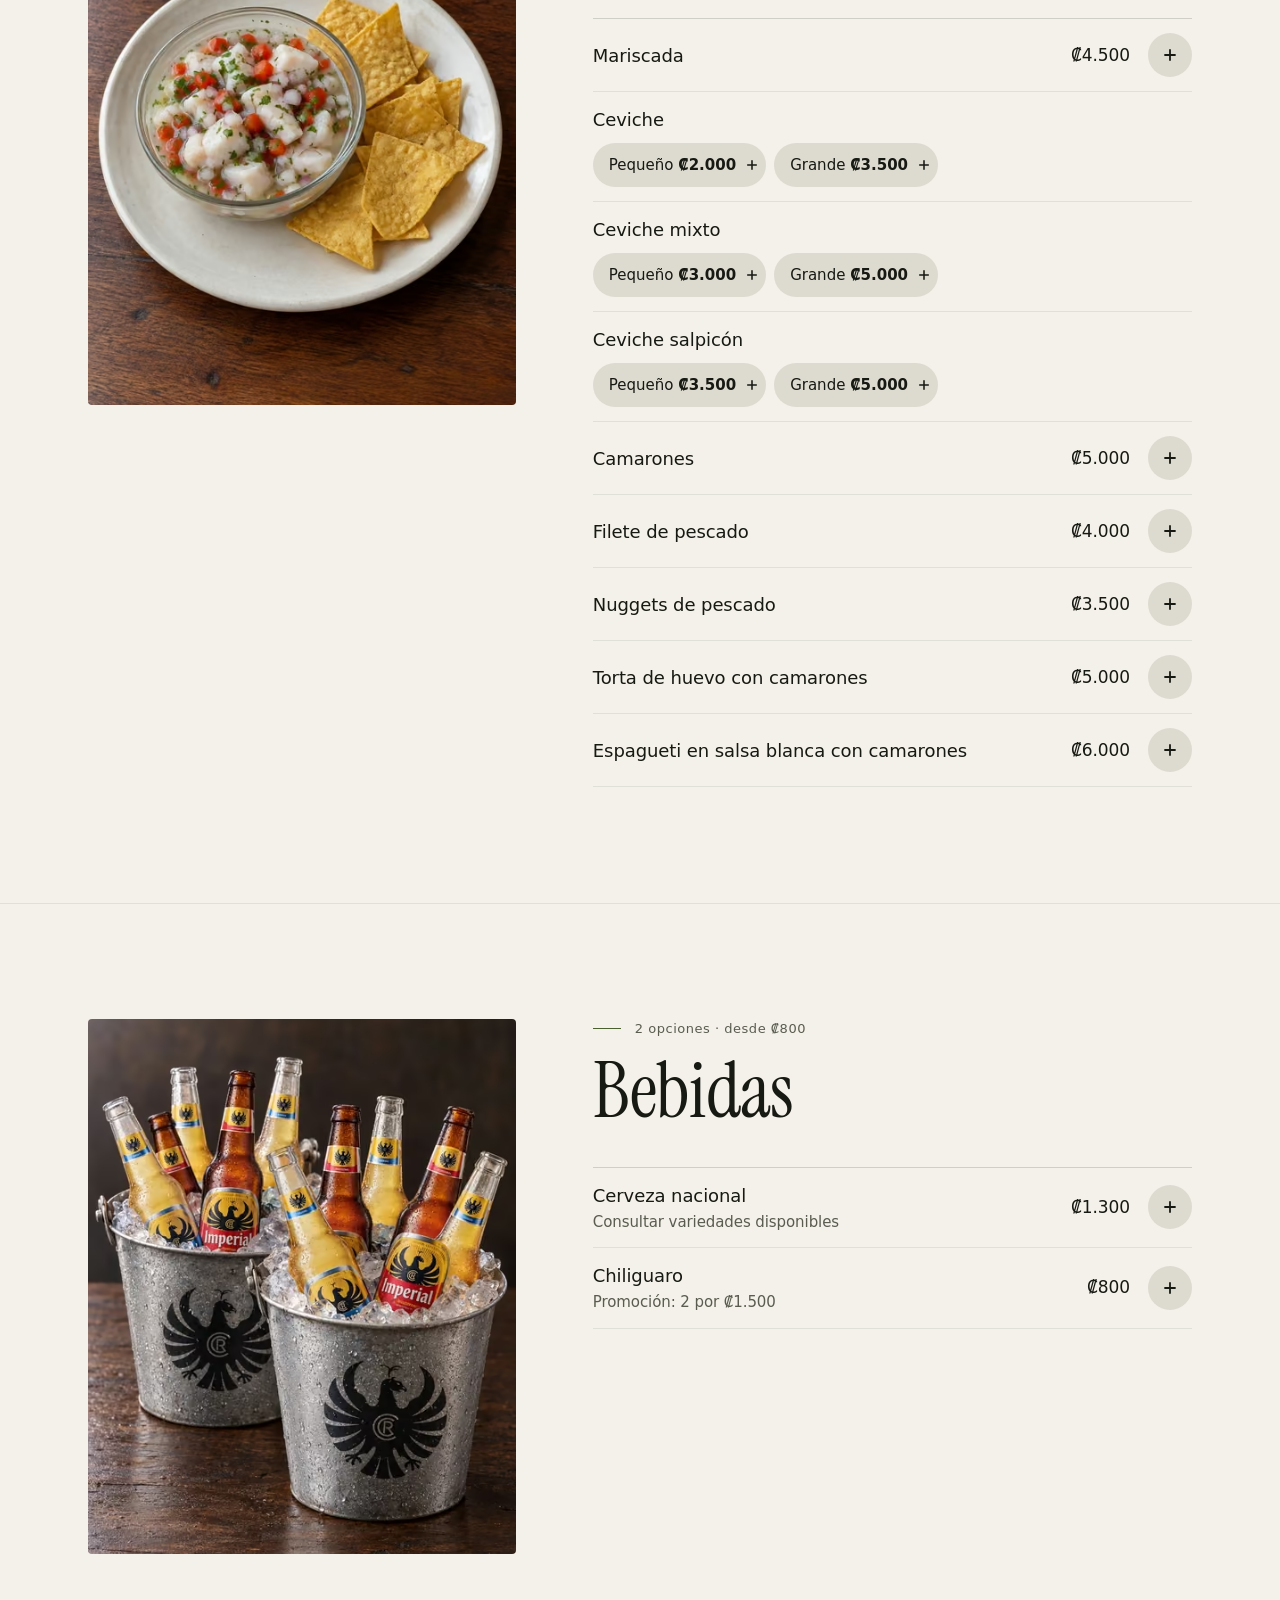
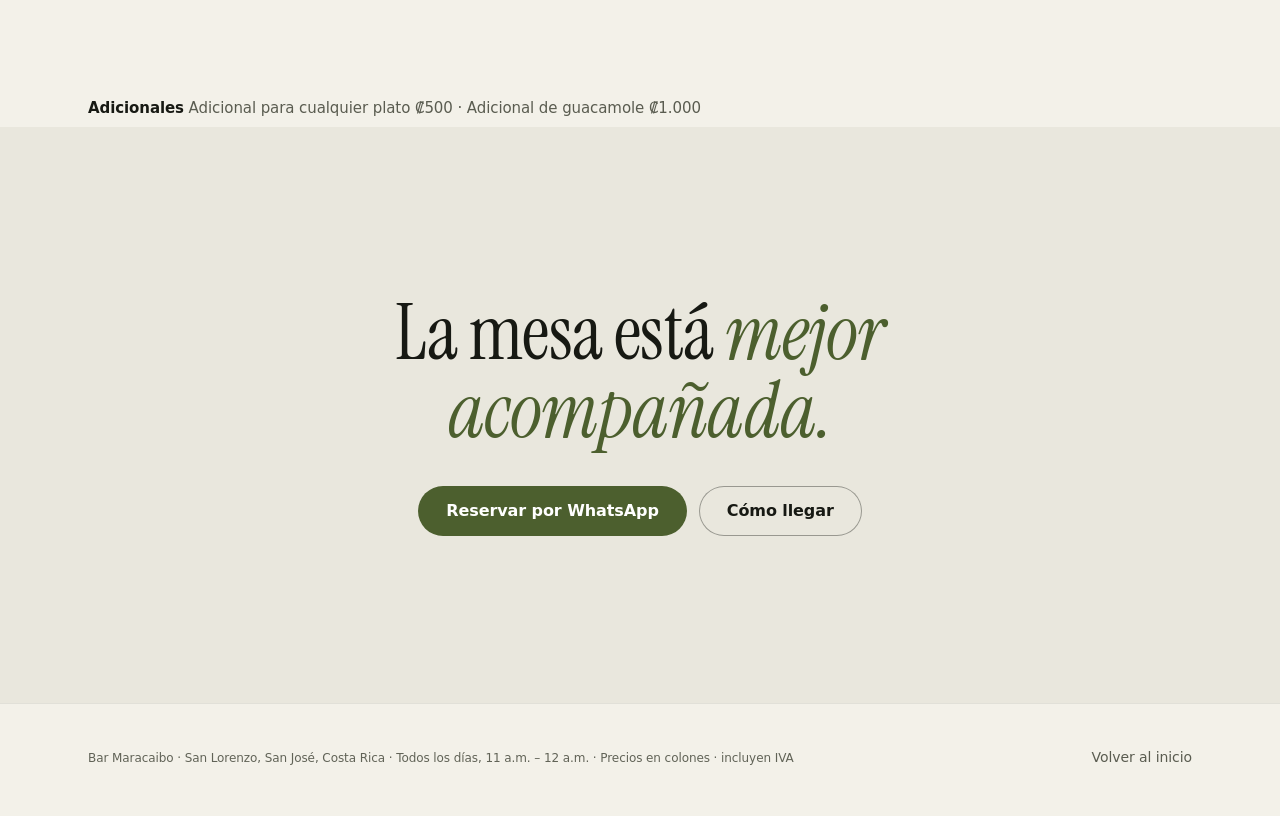
==== commit 7b407ea4: "Carta real del bar: 11 apartados y 75 platos, Adicionales como nota - menu-datos.js reemplazado por " ====
--- a/menu.html
+++ b/menu.html
@@ -4,7 +4,7 @@
 <meta charset="utf-8">
 <meta name="viewport" content="width=device-width,initial-scale=1,viewport-fit=cover">
 <title>La carta · Bar Maracaibo</title>
-<meta name="description" content="La carta de Bar Maracaibo en San Lorenzo, San José: gustitos, boquitas, platos fuertes, mariscos y bebidas, con precios. Buscá tu antojo, armá tu pedido y reservá por WhatsApp.">
+<meta name="description" content="La carta de Bar Maracaibo en San Lorenzo, San José: boquitas, super gusticos, platos fuertes, casados, mariscos y bebidas, con precios. Buscá tu antojo, armá tu pedido y reservá por WhatsApp.">
 <meta name="color-scheme" content="dark light">
 <meta name="theme-color" content="#0c0d0a" media="(prefers-color-scheme: dark)">
 <meta name="theme-color" content="#f3f1e9" media="(prefers-color-scheme: light)">
@@ -19,7 +19,7 @@
 <meta property="og:locale" content="es_CR">
 <meta property="og:url" content="https://bar-maracaibo.github.io/maracaibo/menu.html">
 <meta property="og:title" content="La carta · Bar Maracaibo">
-<meta property="og:description" content="Gustitos, boquitas, platos fuertes, mariscos y bebidas, con precios. Armá tu pedido y reservá por WhatsApp.">
+<meta property="og:description" content="Boquitas, super gusticos, platos fuertes, mariscos y bebidas, con precios. Armá tu pedido y reservá por WhatsApp.">
 <meta property="og:image" content="https://bar-maracaibo.github.io/maracaibo/og-maracaibo.jpg">
 <meta property="og:image:width" content="1200">
 <meta property="og:image:height" content="630">
@@ -34,7 +34,7 @@
 <script src="comun.js" defer></script>
 <script src="carta.js" defer></script>
 <!-- JSON-LD:inicio (lo genera herramientas/generar-seo.py; no editar a mano) -->
-<script type="application/ld+json">{"@context":"https://schema.org","@type":"Menu","name":"La carta","url":"https://bar-maracaibo.github.io/maracaibo/menu.html","inLanguage":"es-CR","hasMenuSection":[{"@type":"MenuSection","name":"Gustitos","hasMenuItem":[{"@type":"MenuItem","name":"Papas a la francesa","description":"Papas fritas en bastones","offers":{"@type":"Offer","price":2500,"priceCurrency":"CRC"}},{"@type":"MenuItem","name":"Papa nacho","description":"Papas con queso al estilo nacho","offers":[{"@type":"Offer","name":"Carne o pollo","price":4000,"priceCurrency":"CRC"},{"@type":"Offer","name":"Mixta","price":4500,"priceCurrency":"CRC"}]},{"@type":"MenuItem","name":"Quesadilla","description":"Tortilla de harina con queso","offers":[{"@type":"Offer","name":"Carne o pollo","price":3500,"priceCurrency":"CRC"},{"@type":"Offer","name":"Mixta","price":4000,"priceCurrency":"CRC"}]},{"@type":"MenuItem","name":"Nachos","description":"Totopos con queso y carne","offers":[{"@type":"Offer","name":"Carne o pollo","price":3500,"priceCurrency":"CRC"},{"@type":"Offer","name":"Mixtos","price":4000,"priceCurrency":"CRC"}]},{"@type":"MenuItem","name":"Puntas de lomo","description":"Trocitos de lomo para picar","offers":{"@type":"Offer","price":2000,"priceCurrency":"CRC"}},{"@type":"MenuItem","name":"Dados de queso","description":"Queso frito en dados","offers":{"@type":"Offer","price":2500,"priceCurrency":"CRC"}},{"@type":"MenuItem","name":"Palitos de queso","description":"Palitos de queso fritos","offers":{"@type":"Offer","price":3000,"priceCurrency":"CRC"}},{"@type":"MenuItem","name":"Torta de huevo","description":"Torta de huevo de la casa","offers":{"@type":"Offer","price":3000,"priceCurrency":"CRC"}},{"@type":"MenuItem","name":"Gallo de chorizo","description":"Tortilla con chorizo","offers":{"@type":"Offer","price":2000,"priceCurrency":"CRC"}},{"@type":"MenuItem","name":"Chifrijolito","description":"Chifrijo en porción pequeña","offers":{"@type":"Offer","price":2000,"priceCurrency":"CRC"}},{"@type":"MenuItem","name":"Ensalada verde","description":"Ensalada de hojas verdes","offers":{"@type":"Offer","price":2000,"priceCurrency":"CRC"}}]},{"@type":"MenuSection","name":"Boquitas","hasMenuItem":[{"@type":"MenuItem","name":"Cazuela de frijol","description":"Frijoles servidos en cazuela","offers":{"@type":"Offer","price":1500,"priceCurrency":"CRC"}},{"@type":"MenuItem","name":"Chorizo colombiano con arepa","description":"Porción de chorizo con arepa","offers":{"@type":"Offer","price":1500,"priceCurrency":"CRC"}},{"@type":"MenuItem","name":"Mini nuggets","description":"De pollo o de pescado","offers":{"@type":"Offer","price":1500,"priceCurrency":"CRC"}},{"@type":"MenuItem","name":"Mini nachos","description":"De pollo o de carne","offers":{"@type":"Offer","price":1500,"priceCurrency":"CRC"}},{"@type":"MenuItem","name":"Palitos de queso","description":"3 unidades","offers":{"@type":"Offer","price":1500,"priceCurrency":"CRC"}},{"@type":"MenuItem","name":"Patacones con frijol","description":"Plátano verde frito con frijoles","offers":{"@type":"Offer","price":1500,"priceCurrency":"CRC"}}]},{"@type":"MenuSection","name":"Almuerzos","hasMenuItem":[{"@type":"MenuItem","name":"Casado","description":"Arroz, frijoles, ensalada y proteína","offers":[{"@type":"Offer","name":"Pequeño","price":2500,"priceCurrency":"CRC"},{"@type":"Offer","name":"Pequeño con refresco","price":3500,"priceCurrency":"CRC"},{"@type":"Offer","name":"Grande","price":3500,"priceCurrency":"CRC"},{"@type":"Offer","name":"Grande con refresco","price":4500,"priceCurrency":"CRC"}]},{"@type":"MenuItem","name":"Bandeja paisa","description":"Plato colombiano completo","offers":{"@type":"Offer","price":7000,"priceCurrency":"CRC"}}]},{"@type":"MenuSection","name":"Arroces","hasMenuItem":[{"@type":"MenuItem","name":"Arroz Gallera","description":"La receta de la casa","offers":{"@type":"Offer","price":4500,"priceCurrency":"CRC"}},{"@type":"MenuItem","name":"Arroz con pollo","description":"El clásico arroz con pollo","offers":{"@type":"Offer","price":4000,"priceCurrency":"CRC"}},{"@type":"MenuItem","name":"Arroz a la marinera","description":"Arroz con mariscos","offers":{"@type":"Offer","price":4500,"priceCurrency":"CRC"}},{"@type":"MenuItem","name":"Arroz con carne de cerdo","description":"Arroz salteado con cerdo","offers":{"@type":"Offer","price":4000,"priceCurrency":"CRC"}},{"@type":"MenuItem","name":"Arroz con carne de res","description":"Arroz salteado con res","offers":{"@type":"Offer","price":4000,"priceCurrency":"CRC"}},{"@type":"MenuItem","name":"Arroz con camarones","description":"Arroz salteado con camarones","offers":{"@type":"Offer","price":4500,"priceCurrency":"CRC"}}]},{"@type":"MenuSection","name":"Platos fuertes","hasMenuItem":[{"@type":"MenuItem","name":"Taquitos mexicanos"},{"@type":"MenuItem","name":"Empanadas colombianas","description":"Empanadas de maíz fritas","offers":[{"@type":"Offer","name":"5 unidades","price":5000,"priceCurrency":"CRC"},{"@type":"Offer","name":"10 unidades","price":10000,"priceCurrency":"CRC"}]},{"@type":"MenuItem","name":"Chifrijo","description":"Arroz, frijoles, chicharrón y pico de gallo","offers":{"@type":"Offer","price":4000,"priceCurrency":"CRC"}},{"@type":"MenuItem","name":"Fajitas","description":"Tiras salteadas con chile y cebolla","offers":[{"@type":"Offer","name":"Carne o pollo","price":3500,"priceCurrency":"CRC"},{"@type":"Offer","name":"Mixtas","price":4000,"priceCurrency":"CRC"}]},{"@type":"MenuItem","name":"Hamburguesa de carne o pollo","description":"Con papas a la francesa","offers":{"@type":"Offer","price":3500,"priceCurrency":"CRC"}},{"@type":"MenuItem","name":"Nachos de carne o pollo","description":"Totopos con queso y carne","offers":{"@type":"Offer","price":3500,"priceCurrency":"CRC"}},{"@type":"MenuItem","name":"Patacones","description":"Plátano verde frito","offers":{"@type":"Offer","price":3000,"priceCurrency":"CRC"}},{"@type":"MenuItem","name":"Canasta de patacones","description":"Canastas de plátano verde frito","offers":{"@type":"Offer","price":2000,"priceCurrency":"CRC"}},{"@type":"MenuItem","name":"Ravioles","description":"Ravioles en salsa","offers":{"@type":"Offer","price":3000,"priceCurrency":"CRC"}},{"@type":"MenuItem","name":"Tacos","description":"Tortilla rellena y frita","offers":{"@type":"Offer","price":3500,"priceCurrency":"CRC"}},{"@type":"MenuItem","name":"Yuca frita","description":"Yuca frita en bastones","offers":{"@type":"Offer","price":2500,"priceCurrency":"CRC"}}]},{"@type":"MenuSection","name":"Sopas","hasMenuItem":[{"@type":"MenuItem","name":"Sopa de carne","description":"Caldo de res con verduras","offers":{"@type":"Offer","price":3000,"priceCurrency":"CRC"}},{"@type":"MenuItem","name":"Sopa de pollo","description":"Caldo de pollo con verduras","offers":{"@type":"Offer","price":3000,"priceCurrency":"CRC"}},{"@type":"MenuItem","name":"Sopa azteca","description":"Caldo de tomate con tortilla","offers":{"@type":"Offer","price":4500,"priceCurrency":"CRC"}},{"@type":"MenuItem","name":"Sopa de mariscos","description":"Caldo con mariscos variados","offers":[{"@type":"Offer","name":"En agua","price":4000,"priceCurrency":"CRC"},{"@type":"Offer","name":"En leche","price":4500,"priceCurrency":"CRC"}]},{"@type":"MenuItem","name":"Sopa negra","description":"Caldo de frijol negro con huevo","offers":{"@type":"Offer","price":3000,"priceCurrency":"CRC"}},{"@type":"MenuItem","name":"Sustancia en vaso","description":"Caldo de res servido en vaso","offers":{"@type":"Offer","price":2000,"priceCurrency":"CRC"}}]},{"@type":"MenuSection","name":"Pollo","hasMenuItem":[{"@type":"MenuItem","name":"Alitas","description":"Con la salsa que elijás","offers":[{"@type":"Offer","name":"6 unidades","price":4000,"priceCurrency":"CRC"},{"@type":"Offer","name":"12 unidades","price":8000,"priceCurrency":"CRC"}]},{"@type":"MenuItem","name":"Nuggets","description":"Trocitos de pollo empanizados","offers":{"@type":"Offer","price":3500,"priceCurrency":"CRC"}},{"@type":"MenuItem","name":"Pechuga","description":"Pechuga de pollo a la plancha","offers":{"@type":"Offer","price":3500,"priceCurrency":"CRC"}}]},{"@type":"MenuSection","name":"Mariscos","hasMenuItem":[{"@type":"MenuItem","name":"Mariscada","description":"Mariscos variados salteados","offers":{"@type":"Offer","price":4500,"priceCurrency":"CRC"}},{"@type":"MenuItem","name":"Ceviche","description":"Pescado curado en limón","offers":[{"@type":"Offer","name":"Pequeño","price":2000,"priceCurrency":"CRC"},{"@type":"Offer","name":"Grande","price":3500,"priceCurrency":"CRC"}]},{"@type":"MenuItem","name":"Ceviche mixto","description":"Pescado y mariscos en limón","offers":[{"@type":"Offer","name":"Pequeño","price":3000,"priceCurrency":"CRC"},{"@type":"Offer","name":"Grande","price":5000,"priceCurrency":"CRC"}]},{"@type":"MenuItem","name":"Ceviche salpicón","description":"Ceviche finamente picado","offers":[{"@type":"Offer","name":"Pequeño","price":3500,"priceCurrency":"CRC"},{"@type":"Offer","name":"Grande","price":5000,"priceCurrency":"CRC"}]},{"@type":"MenuItem","name":"Camarones","description":"Plato de camarones","offers":{"@type":"Offer","price":5000,"priceCurrency":"CRC"}},{"@type":"MenuItem","name":"Filete de pescado","description":"Filete de pescado al gusto","offers":{"@type":"Offer","price":4000,"priceCurrency":"CRC"}},{"@type":"MenuItem","name":"Torta de huevo con camarón","description":"Torta de huevo con camarones","offers":{"@type":"Offer","price":5000,"priceCurrency":"CRC"}},{"@type":"MenuItem","name":"Nuggets de pescado","description":"Trocitos de pescado empanizados","offers":{"@type":"Offer","price":3500,"priceCurrency":"CRC"}},{"@type":"MenuItem","name":"Espagueti en salsa blanca con camarón","description":"Pasta cremosa con camarones","offers":{"@type":"Offer","price":6000,"priceCurrency":"CRC"}}]},{"@type":"MenuSection","name":"Carnes","hasMenuItem":[{"@type":"MenuItem","name":"Carne mexicana","description":"Carne de res al estilo mexicano","offers":[{"@type":"Offer","name":"Pequeña","price":2000,"priceCurrency":"CRC"},{"@type":"Offer","name":"Regular","price":3500,"priceCurrency":"CRC"}]},{"@type":"MenuItem","name":"Bistec encebollado","description":"Bistec de res con cebolla","offers":{"@type":"Offer","price":3500,"priceCurrency":"CRC"}},{"@type":"MenuItem","name":"Hígado encebollado","description":"Hígado de res con cebolla","offers":{"@type":"Offer","price":3500,"priceCurrency":"CRC"}},{"@type":"MenuItem","name":"Chalupa","description":"Tortilla tostada con frijoles y carne","offers":[{"@type":"Offer","name":"Carne o pollo","price":3500,"priceCurrency":"CRC"},{"@type":"Offer","name":"Mixta","price":4000,"priceCurrency":"CRC"}]},{"@type":"MenuItem","name":"Burrito","description":"Tortilla de harina rellena","offers":[{"@type":"Offer","name":"Carne o pollo","price":3500,"priceCurrency":"CRC"},{"@type":"Offer","name":"Mixto","price":4000,"priceCurrency":"CRC"}]},{"@type":"MenuItem","name":"Surtido","description":"Variedad de carnes para la mesa","offers":[{"@type":"Offer","name":"2 personas","price":8000,"priceCurrency":"CRC"},{"@type":"Offer","name":"4 personas","price":16000,"priceCurrency":"CRC"}]}]},{"@type":"MenuSection","name":"Cortes","hasMenuItem":[{"@type":"MenuItem","name":"Churrasco","description":"Corte de res a la parrilla","offers":{"@type":"Offer","price":8000,"priceCurrency":"CRC"}},{"@type":"MenuItem","name":"Lomito","description":"Corte de lomo a la parrilla","offers":{"@type":"Offer","price":8000,"priceCurrency":"CRC"}},{"@type":"MenuItem","name":"Cordon bleu","description":"Empanizado, relleno de jamón y queso","offers":[{"@type":"Offer","name":"De carne","price":6000,"priceCurrency":"CRC"},{"@type":"Offer","name":"De pollo","price":6000,"priceCurrency":"CRC"}]},{"@type":"MenuItem","name":"Chicharrones","description":"Chicharrón con yuca y limón","offers":{"@type":"Offer","price":4000,"priceCurrency":"CRC"}},{"@type":"MenuItem","name":"Mini boca de chicharrón","description":"Porción pequeña de chicharrón","offers":{"@type":"Offer","price":2000,"priceCurrency":"CRC"}},{"@type":"MenuItem","name":"Costilla de cerdo","description":"Costilla de cerdo a la parrilla","offers":{"@type":"Offer","price":4000,"priceCurrency":"CRC"}}]},{"@type":"MenuSection","name":"Bebidas","hasMenuItem":[{"@type":"MenuItem","name":"Smirnoff","description":"Red, Green, Black, Guaraná o Smash Mango · 350 ml","offers":{"@type":"Offer","price":1800,"priceCurrency":"CRC"}},{"@type":"MenuItem","name":"Adán y Eva","description":"Moscow Mule o Frutos Rojos · 350 ml","offers":{"@type":"Offer","price":1500,"priceCurrency":"CRC"}},{"@type":"MenuItem","name":"Bamboo","description":"Daiquirí · 350 ml","offers":{"@type":"Offer","price":1500,"priceCurrency":"CRC"}},{"@type":"MenuItem","name":"Cuba libre","description":"350 ml","offers":{"@type":"Offer","price":1800,"priceCurrency":"CRC"}},{"@type":"MenuItem","name":"Imperial","description":"Original, Silver, Light, Ultra o Cero · 350 ml","offers":{"@type":"Offer","price":1300,"priceCurrency":"CRC"}},{"@type":"MenuItem","name":"Pilsen","description":"Original o 6.0 · 350 ml","offers":{"@type":"Offer","price":1300,"priceCurrency":"CRC"}},{"@type":"MenuItem","name":"Bavaria","description":"Master, Light o Gold · 350 ml","offers":{"@type":"Offer","price":1500,"priceCurrency":"CRC"}},{"@type":"MenuItem","name":"Heineken","description":"Original o 0.0 · 350 ml","offers":{"@type":"Offer","price":1500,"priceCurrency":"CRC"}},{"@type":"MenuItem","name":"Coors Light","description":"350 ml","offers":{"@type":"Offer","price":1500,"priceCurrency":"CRC"}},{"@type":"MenuItem","name":"Sol","description":"Original, Light, Silver, Ultra o Cero · 350 ml","offers":{"@type":"Offer","price":1500,"priceCurrency":"CRC"}},{"@type":"MenuItem","name":"Corona","description":"350 ml","offers":{"@type":"Offer","price":1500,"priceCurrency":"CRC"}},{"@type":"MenuItem","name":"Pepsi","description":"Original o Zero · 350 ml","offers":{"@type":"Offer","price":1200,"priceCurrency":"CRC"}},{"@type":"MenuItem","name":"Coca-Cola","description":"Original · 355 ml","offers":{"@type":"Offer","price":1200,"priceCurrency":"CRC"}},{"@type":"MenuItem","name":"Fanta","description":"Uva, Piña o Naranja · 355 ml","offers":{"@type":"Offer","price":1200,"priceCurrency":"CRC"}},{"@type":"MenuItem","name":"Fresca","description":"Naranja · 355 ml","offers":{"@type":"Offer","price":1200,"priceCurrency":"CRC"}},{"@type":"MenuItem","name":"7UP","description":"355 ml","offers":{"@type":"Offer","price":1200,"priceCurrency":"CRC"}},{"@type":"MenuItem","name":"Evervess","description":"Gin o Soda · 355 ml","offers":{"@type":"Offer","price":1200,"priceCurrency":"CRC"}},{"@type":"MenuItem","name":"Tropical","description":"Arándanos, Frutas Tropicales o Té Melocotón · 355 ml","offers":{"@type":"Offer","price":1100,"priceCurrency":"CRC"}},{"@type":"MenuItem","name":"Maxxx Energy","description":"Guaraná · 355 ml","offers":{"@type":"Offer","price":1900,"priceCurrency":"CRC"}},{"@type":"MenuItem","name":"Agua Cristal","description":"600 ml","offers":{"@type":"Offer","price":1100,"priceCurrency":"CRC"}},{"@type":"MenuItem","name":"Maximalta","description":"Bebida de malta","offers":{"@type":"Offer","price":1300,"priceCurrency":"CRC"}},{"@type":"MenuItem","name":"Vitaloe","description":"500 ml","offers":{"@type":"Offer","price":1900,"priceCurrency":"CRC"}},{"@type":"MenuItem","name":"Jugo de tomate","description":"Bien frío","offers":{"@type":"Offer","price":1100,"priceCurrency":"CRC"}}]},{"@type":"MenuSection","name":"Especiales de la casa","hasMenuItem":[{"@type":"MenuItem","name":"Baldazo para compartir","description":"6 Imperial por el precio de 5","offers":{"@type":"Offer","price":7000,"priceCurrency":"CRC"}},{"@type":"MenuItem","name":"Tropical + casado","description":"El combo que nunca falla","offers":{"@type":"Offer","price":4500,"priceCurrency":"CRC"}},{"@type":"MenuItem","name":"Pepsi + hamburguesa de carne o pollo","description":"Los mejores sabores","offers":{"@type":"Offer","price":4500,"priceCurrency":"CRC"}},{"@type":"MenuItem","name":"Copa de vino de la casa","description":"Vino de la casa por copa","offers":{"@type":"Offer","price":3500,"priceCurrency":"CRC"}},{"@type":"MenuItem","name":"Copa de sangría de la casa","description":"Sangría de la casa por copa","offers":{"@type":"Offer","price":3500,"priceCurrency":"CRC"}},{"@type":"MenuItem","name":"Trago de la casa","description":"Consultá con el salonero","offers":{"@type":"Offer","price":1100,"priceCurrency":"CRC"}}]}],"isPartOf":{"@id":"https://bar-maracaibo.github.io/maracaibo/#bar"}}</script>
+<script type="application/ld+json">{"@context":"https://schema.org","@type":"Menu","name":"La carta","url":"https://bar-maracaibo.github.io/maracaibo/menu.html","inLanguage":"es-CR","hasMenuSection":[{"@type":"MenuSection","name":"Boquitas","hasMenuItem":[{"@type":"MenuItem","name":"Cazuela de frijol","offers":{"@type":"Offer","price":1500,"priceCurrency":"CRC"}},{"@type":"MenuItem","name":"Chorizo colombiano con arepa","offers":{"@type":"Offer","price":1500,"priceCurrency":"CRC"}},{"@type":"MenuItem","name":"Mini nuggets","description":"De pescado o de pollo","offers":{"@type":"Offer","price":1500,"priceCurrency":"CRC"}},{"@type":"MenuItem","name":"Mini nachos","description":"De carne o de pollo","offers":{"@type":"Offer","price":1500,"priceCurrency":"CRC"}},{"@type":"MenuItem","name":"Palitos de queso","description":"3 unidades","offers":{"@type":"Offer","price":1500,"priceCurrency":"CRC"}},{"@type":"MenuItem","name":"Patacones con frijoles molidos","offers":{"@type":"Offer","price":1500,"priceCurrency":"CRC"}},{"@type":"MenuItem","name":"Puntas de lomo","offers":{"@type":"Offer","price":1500,"priceCurrency":"CRC"}}]},{"@type":"MenuSection","name":"Super gusticos","hasMenuItem":[{"@type":"MenuItem","name":"Nachos de carne o pollo","offers":{"@type":"Offer","price":3500,"priceCurrency":"CRC"}},{"@type":"MenuItem","name":"Nachos mixtos","offers":{"@type":"Offer","price":4000,"priceCurrency":"CRC"}},{"@type":"MenuItem","name":"Papa nacho de carne o pollo","offers":{"@type":"Offer","price":4000,"priceCurrency":"CRC"}},{"@type":"MenuItem","name":"Papa nacho mixto","offers":{"@type":"Offer","price":4500,"priceCurrency":"CRC"}},{"@type":"MenuItem","name":"Papas a la francesa","offers":{"@type":"Offer","price":2500,"priceCurrency":"CRC"}},{"@type":"MenuItem","name":"Quesadilla de carne o pollo","offers":{"@type":"Offer","price":3500,"priceCurrency":"CRC"}},{"@type":"MenuItem","name":"Quesadilla mixta","offers":{"@type":"Offer","price":4000,"priceCurrency":"CRC"}},{"@type":"MenuItem","name":"Gallo de chorizo","offers":{"@type":"Offer","price":2000,"priceCurrency":"CRC"}},{"@type":"MenuItem","name":"Dados de queso","description":"6 unidades","offers":{"@type":"Offer","price":2500,"priceCurrency":"CRC"}},{"@type":"MenuItem","name":"Palitos de queso","offers":{"@type":"Offer","price":3000,"priceCurrency":"CRC"}},{"@type":"MenuItem","name":"Ensalada","offers":{"@type":"Offer","price":2000,"priceCurrency":"CRC"}},{"@type":"MenuItem","name":"Taquitos mexicanos","offers":{"@type":"Offer","price":2000,"priceCurrency":"CRC"}},{"@type":"MenuItem","name":"Torta de huevo","offers":{"@type":"Offer","price":1000,"priceCurrency":"CRC"}}]},{"@type":"MenuSection","name":"Platos fuertes","hasMenuItem":[{"@type":"MenuItem","name":"Empanadas colombianas","offers":[{"@type":"Offer","name":"5 unid.","price":5000,"priceCurrency":"CRC"},{"@type":"Offer","name":"10 unid.","price":10000,"priceCurrency":"CRC"}]},{"@type":"MenuItem","name":"Chifrijo","offers":{"@type":"Offer","price":4000,"priceCurrency":"CRC"}},{"@type":"MenuItem","name":"Chifrijolito","offers":{"@type":"Offer","price":2000,"priceCurrency":"CRC"}},{"@type":"MenuItem","name":"Fajitas de carne o pollo","offers":{"@type":"Offer","price":3500,"priceCurrency":"CRC"}},{"@type":"MenuItem","name":"Fajitas mixtas","offers":{"@type":"Offer","price":4000,"priceCurrency":"CRC"}},{"@type":"MenuItem","name":"Frijoles tiernos","offers":{"@type":"Offer","price":3000,"priceCurrency":"CRC"}},{"@type":"MenuItem","name":"Hamburguesa de carne o pollo","offers":{"@type":"Offer","price":3500,"priceCurrency":"CRC"}},{"@type":"MenuItem","name":"Patacones","offers":{"@type":"Offer","price":3000,"priceCurrency":"CRC"}},{"@type":"MenuItem","name":"Patacones con camarones y guacamole","offers":{"@type":"Offer","price":5000,"priceCurrency":"CRC"}},{"@type":"MenuItem","name":"Canasta de patacones pequeña","description":"3 unidades","offers":{"@type":"Offer","price":2000,"priceCurrency":"CRC"}},{"@type":"MenuItem","name":"Ravioles","offers":{"@type":"Offer","price":3000,"priceCurrency":"CRC"}},{"@type":"MenuItem","name":"Tacos","offers":{"@type":"Offer","price":3500,"priceCurrency":"CRC"}},{"@type":"MenuItem","name":"Yuca frita","offers":{"@type":"Offer","price":2500,"priceCurrency":"CRC"}}]},{"@type":"MenuSection","name":"Casados","hasMenuItem":[{"@type":"MenuItem","name":"Casado","offers":[{"@type":"Offer","name":"Pequeño","price":2500,"priceCurrency":"CRC"},{"@type":"Offer","name":"Grande","price":3500,"priceCurrency":"CRC"}]},{"@type":"MenuItem","name":"Bandeja paisa"}]},{"@type":"MenuSection","name":"Arroces","hasMenuItem":[{"@type":"MenuItem","name":"Arroz Maracaibo","offers":{"@type":"Offer","price":4500,"priceCurrency":"CRC"}},{"@type":"MenuItem","name":"Arroz con pollo","offers":{"@type":"Offer","price":4000,"priceCurrency":"CRC"}},{"@type":"MenuItem","name":"Arroz con cerdo","offers":{"@type":"Offer","price":4000,"priceCurrency":"CRC"}},{"@type":"MenuItem","name":"Arroz con carne de res","offers":{"@type":"Offer","price":4000,"priceCurrency":"CRC"}},{"@type":"MenuItem","name":"Arroz a la marinera","offers":{"@type":"Offer","price":4500,"priceCurrency":"CRC"}},{"@type":"MenuItem","name":"Arroz con camarones","offers":{"@type":"Offer","price":4500,"priceCurrency":"CRC"}}]},{"@type":"MenuSection","name":"Sopas","hasMenuItem":[{"@type":"MenuItem","name":"Sopa negra","offers":{"@type":"Offer","price":3000,"priceCurrency":"CRC"}},{"@type":"MenuItem","name":"Sopa de pollo","offers":{"@type":"Offer","price":3000,"priceCurrency":"CRC"}},{"@type":"MenuItem","name":"Sopa de carne","offers":{"@type":"Offer","price":3000,"priceCurrency":"CRC"}},{"@type":"MenuItem","name":"Sopa azteca","offers":{"@type":"Offer","price":3500,"priceCurrency":"CRC"}},{"@type":"MenuItem","name":"Sopa de mariscos en agua","offers":{"@type":"Offer","price":4000,"priceCurrency":"CRC"}},{"@type":"MenuItem","name":"Sopa de mariscos en leche","offers":{"@type":"Offer","price":4500,"priceCurrency":"CRC"}}]},{"@type":"MenuSection","name":"Pollo","hasMenuItem":[{"@type":"MenuItem","name":"Alitas","offers":[{"@type":"Offer","name":"6 unid.","price":4000,"priceCurrency":"CRC"},{"@type":"Offer","name":"12 unid.","price":8000,"priceCurrency":"CRC"}]},{"@type":"MenuItem","name":"Pechuga","offers":{"@type":"Offer","price":3500,"priceCurrency":"CRC"}},{"@type":"MenuItem","name":"Nuggets","offers":{"@type":"Offer","price":3500,"priceCurrency":"CRC"}}]},{"@type":"MenuSection","name":"Carne","hasMenuItem":[{"@type":"MenuItem","name":"Carne mexicana","offers":[{"@type":"Offer","name":"Pequeña","price":2000,"priceCurrency":"CRC"},{"@type":"Offer","name":"Grande","price":3500,"priceCurrency":"CRC"}]},{"@type":"MenuItem","name":"Bistec encebollado","offers":{"@type":"Offer","price":3500,"priceCurrency":"CRC"}},{"@type":"MenuItem","name":"Hígado encebollado","offers":{"@type":"Offer","price":3500,"priceCurrency":"CRC"}},{"@type":"MenuItem","name":"Chalupa de carne o pollo","offers":{"@type":"Offer","price":3500,"priceCurrency":"CRC"}},{"@type":"MenuItem","name":"Chalupa mixta","offers":{"@type":"Offer","price":4000,"priceCurrency":"CRC"}},{"@type":"MenuItem","name":"Burrito de carne o pollo","offers":{"@type":"Offer","price":3500,"priceCurrency":"CRC"}},{"@type":"MenuItem","name":"Burrito mixto","offers":{"@type":"Offer","price":4000,"priceCurrency":"CRC"}},{"@type":"MenuItem","name":"Surtido","description":"Para compartir","offers":[{"@type":"Offer","name":"2 personas","price":8000,"priceCurrency":"CRC"},{"@type":"Offer","name":"4 personas","price":16000,"priceCurrency":"CRC"}]}]},{"@type":"MenuSection","name":"Cortes de carne","hasMenuItem":[{"@type":"MenuItem","name":"Churrasco","offers":{"@type":"Offer","price":8000,"priceCurrency":"CRC"}},{"@type":"MenuItem","name":"Lomito","offers":{"@type":"Offer","price":8000,"priceCurrency":"CRC"}},{"@type":"MenuItem","name":"Cordon bleu","description":"De carne o de pollo","offers":{"@type":"Offer","price":7000,"priceCurrency":"CRC"}},{"@type":"MenuItem","name":"Chicharrones","offers":{"@type":"Offer","price":4000,"priceCurrency":"CRC"}},{"@type":"MenuItem","name":"Mini boca de chicharrón","offers":{"@type":"Offer","price":2000,"priceCurrency":"CRC"}},{"@type":"MenuItem","name":"Costilla de cerdo","offers":{"@type":"Offer","price":4000,"priceCurrency":"CRC"}}]},{"@type":"MenuSection","name":"Mariscos","hasMenuItem":[{"@type":"MenuItem","name":"Mariscada","offers":{"@type":"Offer","price":4500,"priceCurrency":"CRC"}},{"@type":"MenuItem","name":"Ceviche","offers":[{"@type":"Offer","name":"Pequeño","price":2000,"priceCurrency":"CRC"},{"@type":"Offer","name":"Grande","price":3500,"priceCurrency":"CRC"}]},{"@type":"MenuItem","name":"Ceviche mixto","offers":[{"@type":"Offer","name":"Pequeño","price":3000,"priceCurrency":"CRC"},{"@type":"Offer","name":"Grande","price":5000,"priceCurrency":"CRC"}]},{"@type":"MenuItem","name":"Ceviche salpicón","offers":[{"@type":"Offer","name":"Pequeño","price":3500,"priceCurrency":"CRC"},{"@type":"Offer","name":"Grande","price":5000,"priceCurrency":"CRC"}]},{"@type":"MenuItem","name":"Camarones","offers":{"@type":"Offer","price":5000,"priceCurrency":"CRC"}},{"@type":"MenuItem","name":"Filete de pescado","offers":{"@type":"Offer","price":4000,"priceCurrency":"CRC"}},{"@type":"MenuItem","name":"Nuggets de pescado","offers":{"@type":"Offer","price":3500,"priceCurrency":"CRC"}},{"@type":"MenuItem","name":"Torta de huevo con camarones","offers":{"@type":"Offer","price":5000,"priceCurrency":"CRC"}},{"@type":"MenuItem","name":"Espagueti en salsa blanca con camarones","offers":{"@type":"Offer","price":6000,"priceCurrency":"CRC"}}]},{"@type":"MenuSection","name":"Adicionales","hasMenuItem":[{"@type":"MenuItem","name":"Adicional","description":"Para cualquier plato","offers":{"@type":"Offer","price":500,"priceCurrency":"CRC"}},{"@type":"MenuItem","name":"Adicional de guacamole","offers":{"@type":"Offer","price":1000,"priceCurrency":"CRC"}}]},{"@type":"MenuSection","name":"Bebidas","hasMenuItem":[{"@type":"MenuItem","name":"Cerveza nacional","description":"Consultar variedades disponibles","offers":{"@type":"Offer","price":1300,"priceCurrency":"CRC"}},{"@type":"MenuItem","name":"Chiliguaro","description":"Promoción: 2 por ₡1.500","offers":{"@type":"Offer","price":800,"priceCurrency":"CRC"}}]}],"isPartOf":{"@id":"https://bar-maracaibo.github.io/maracaibo/#bar"}}</script>
 <!-- JSON-LD:fin -->
 </head>
 <body>
@@ -68,7 +68,7 @@
         <p class="price-note" data-cfg="notaPrecios"></p>
       </div>
       <div class="intro-side">
-        <p class="lede"><em>Algo para vos,</em> algo para toda la mesa. <span id="conteo">Ocho apartados</span>, de la primera boca a la última fría.</p>
+        <p class="lede"><em>Algo para vos,</em> algo para toda la mesa. <span id="conteo">Once apartados y setenta y cinco antojos</span>, de la primera boca a la última fría.</p>
         <div class="search">
           <label class="sr" for="search">Buscar en la carta</label>
           <svg viewBox="0 0 18 18" aria-hidden="true"><circle cx="7.5" cy="7.5" r="5.5"/><path d="M11.6 11.6 16 16"/></svg>
@@ -87,6 +87,7 @@
   <div id="carta" class="carta">
     <p class="status frame" id="status" role="status" aria-live="polite"></p>
     <div id="sections"></div>
+    <p class="extras frame" id="extras" hidden></p>
     <div class="empty frame" id="empty" hidden>
       <p class="display">Nada con ese nombre.</p>
       <p>Probá con otra palabra, por ejemplo «arroz» o «ceviche», o quitá el filtro. <button type="button" class="link" id="resetAll">Ver toda la carta</button></p>
--- a/carta.css
+++ b/carta.css
@@ -89,6 +89,7 @@
 /* ---------- Filtros rápidos y nota de precios ---------- */
 .price-note{margin-top:18px;font-size:.875rem;color:var(--gris)}
 .filters{display:flex;flex-wrap:wrap;gap:8px}
+.js .filters:empty{min-height:44px}
 .chip{min-height:44px;padding:0 16px;border-radius:999px;background:var(--ctrl);font-size:.875rem;font-weight:500;transition:background-color .2s,color .2s,transform .12s var(--ease-out)}
 .chip:active{transform:scale(.96)}
 .chip[aria-pressed=true]{background:var(--musgo);color:var(--sobre-musgo);font-weight:600}
@@ -111,6 +112,9 @@
 .status:empty{padding-top:0}
 .cat{padding-block:clamp(72px,9vw,120px);border-bottom:1px solid var(--linea-2)}
 .cat:last-child{border-bottom:0}
+/* Adicionales: una nota compacta al final, sin foto */
+.extras{padding-block:28px 8px;font-size:.9375rem;color:var(--gris);text-wrap:pretty}
+.extras b{color:var(--tinta);font-weight:600}
 .cat-grid{display:grid;grid-template-columns:minmax(0,5fr) minmax(0,7fr);gap:clamp(40px,6vw,96px);align-items:start}
 .cat-photo{position:sticky;top:calc(var(--nav) + var(--tabs) + 32px);aspect-ratio:4/5;border-radius:4px;overflow:hidden;background:var(--sup)}
 .cat-photo img{width:100%;height:100%;object-fit:cover}
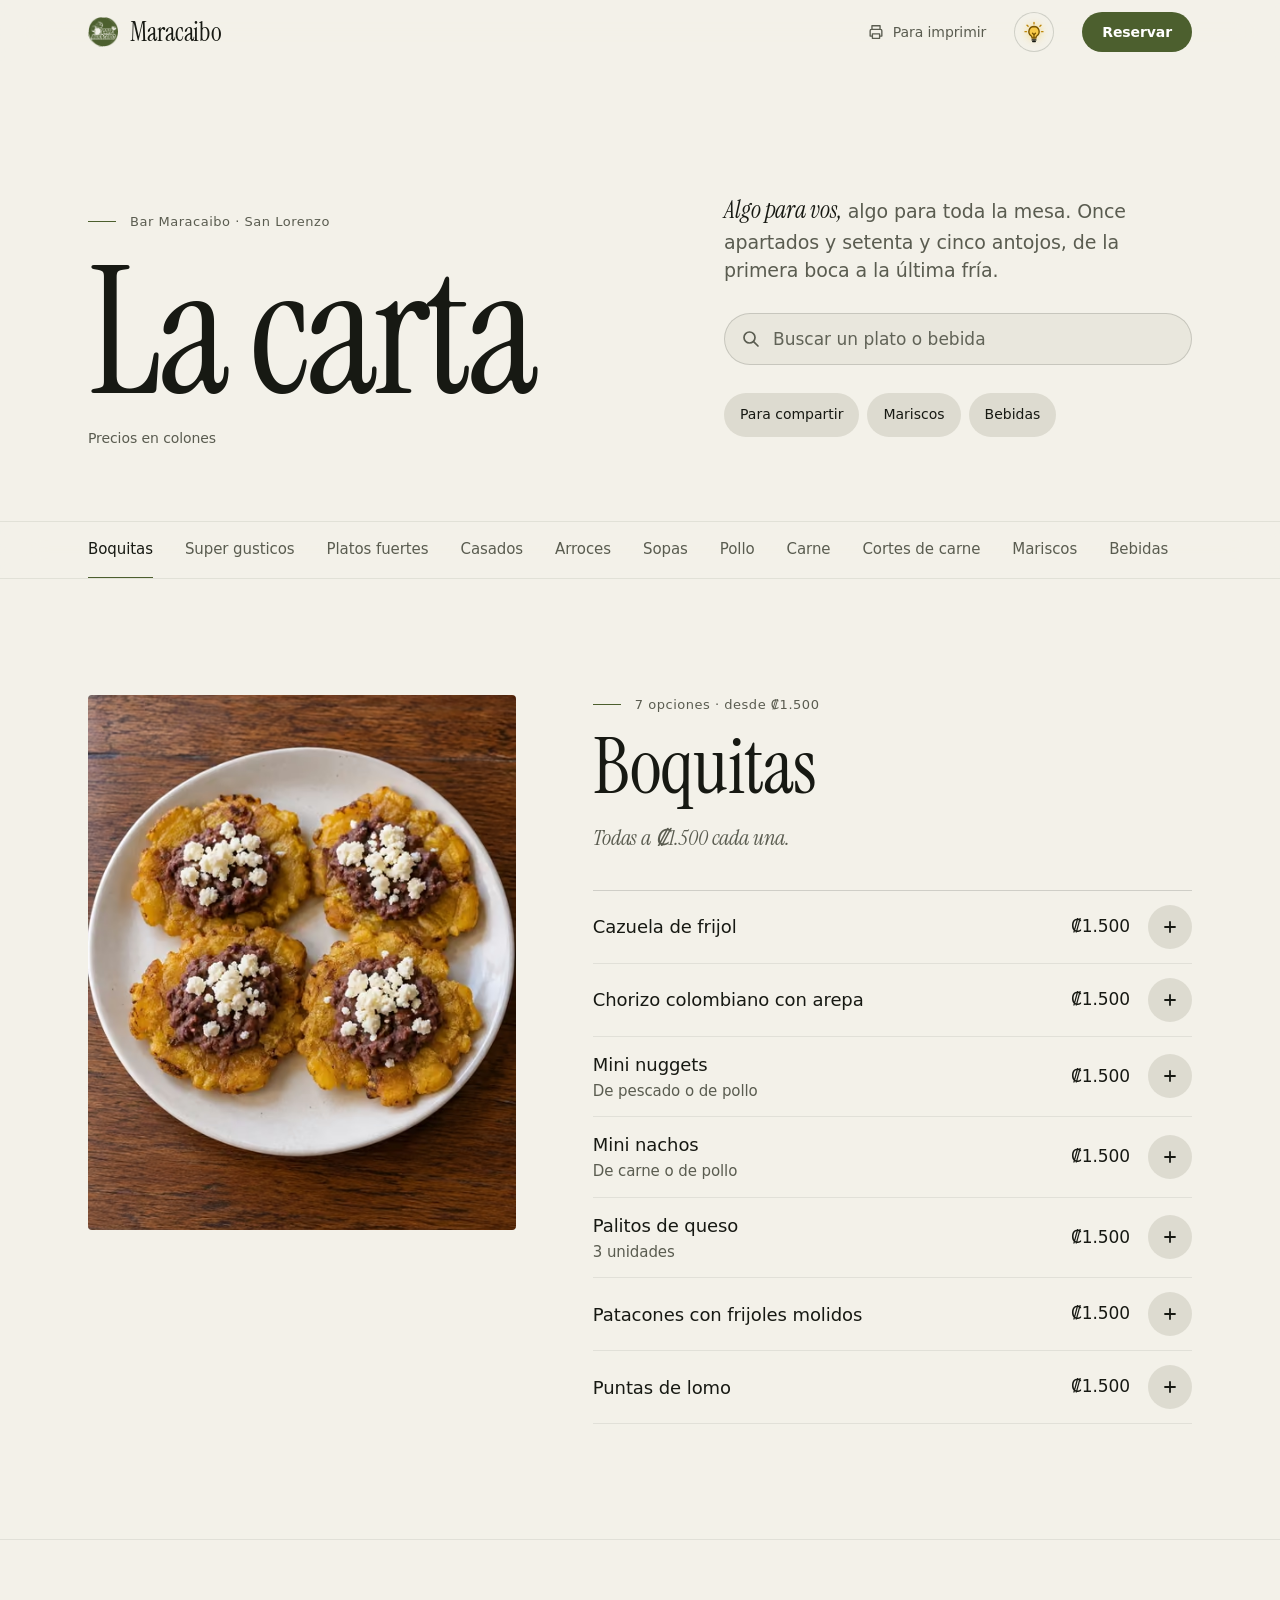
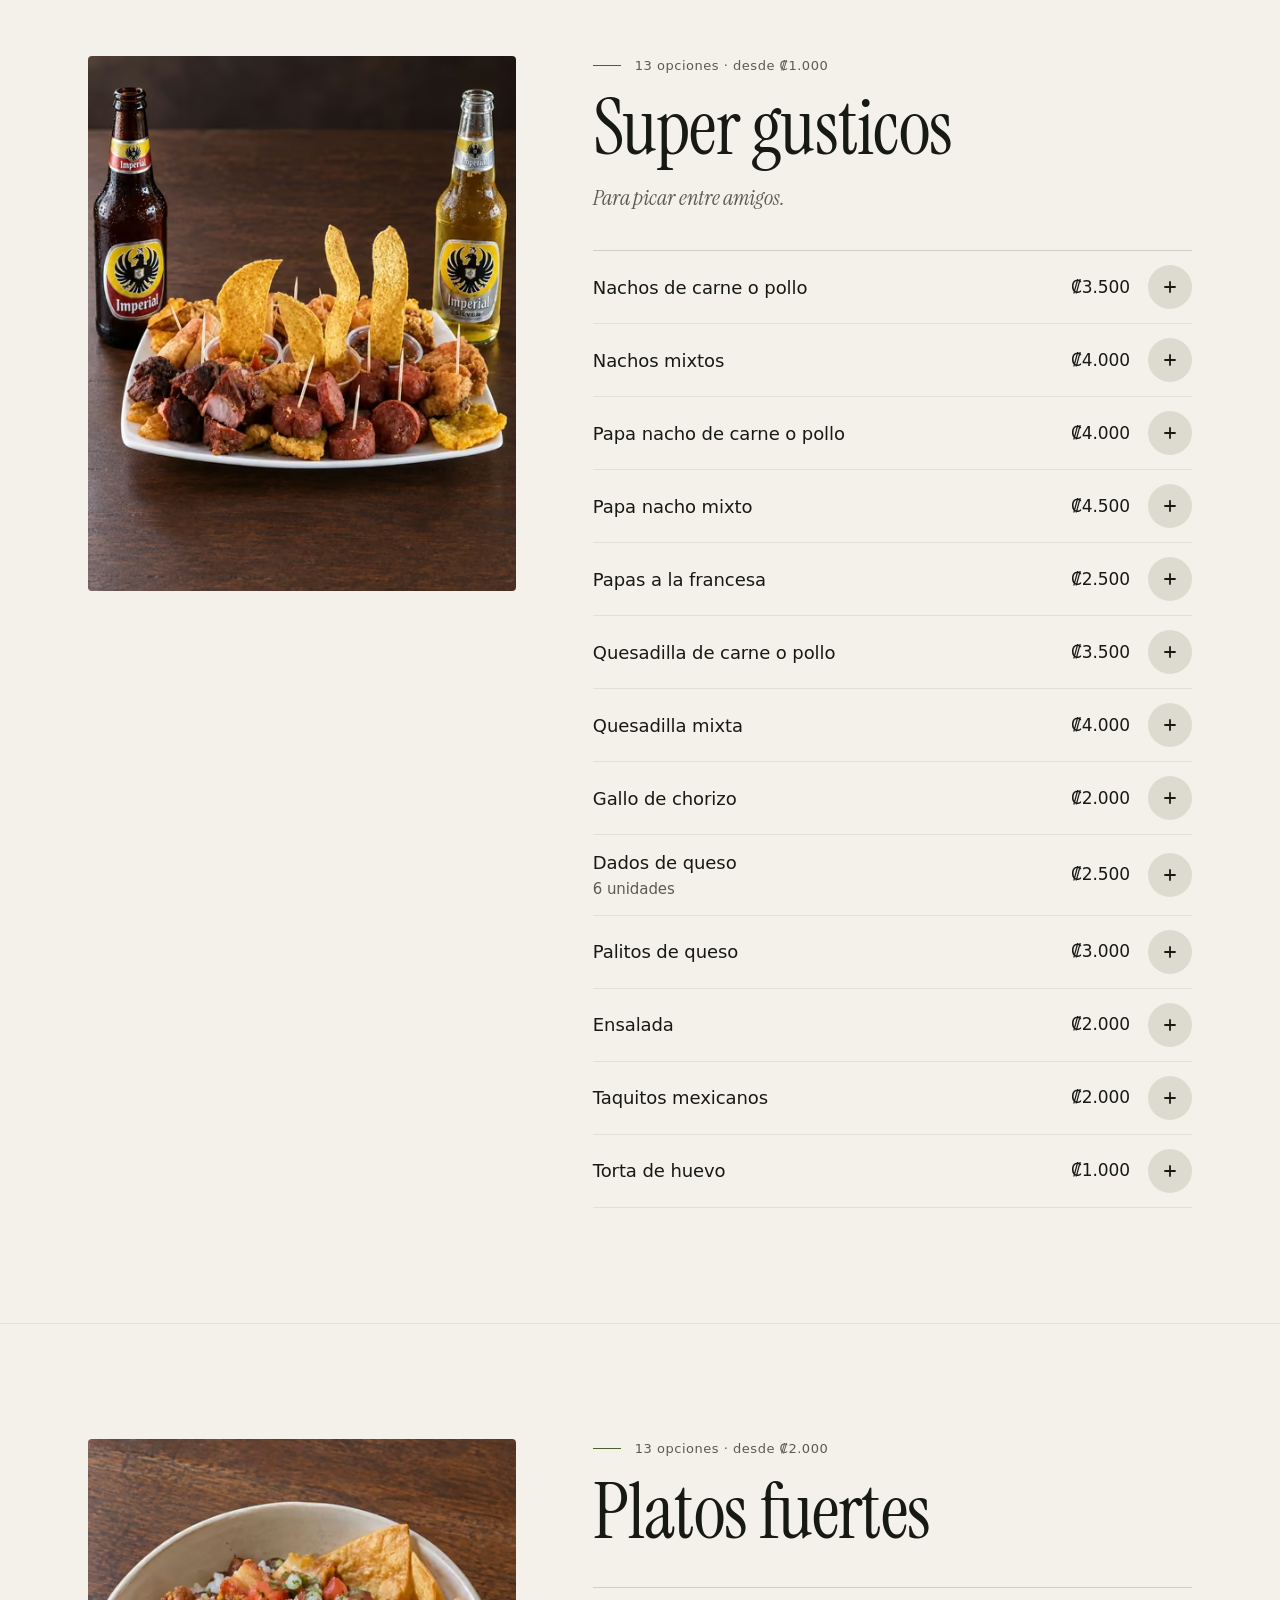
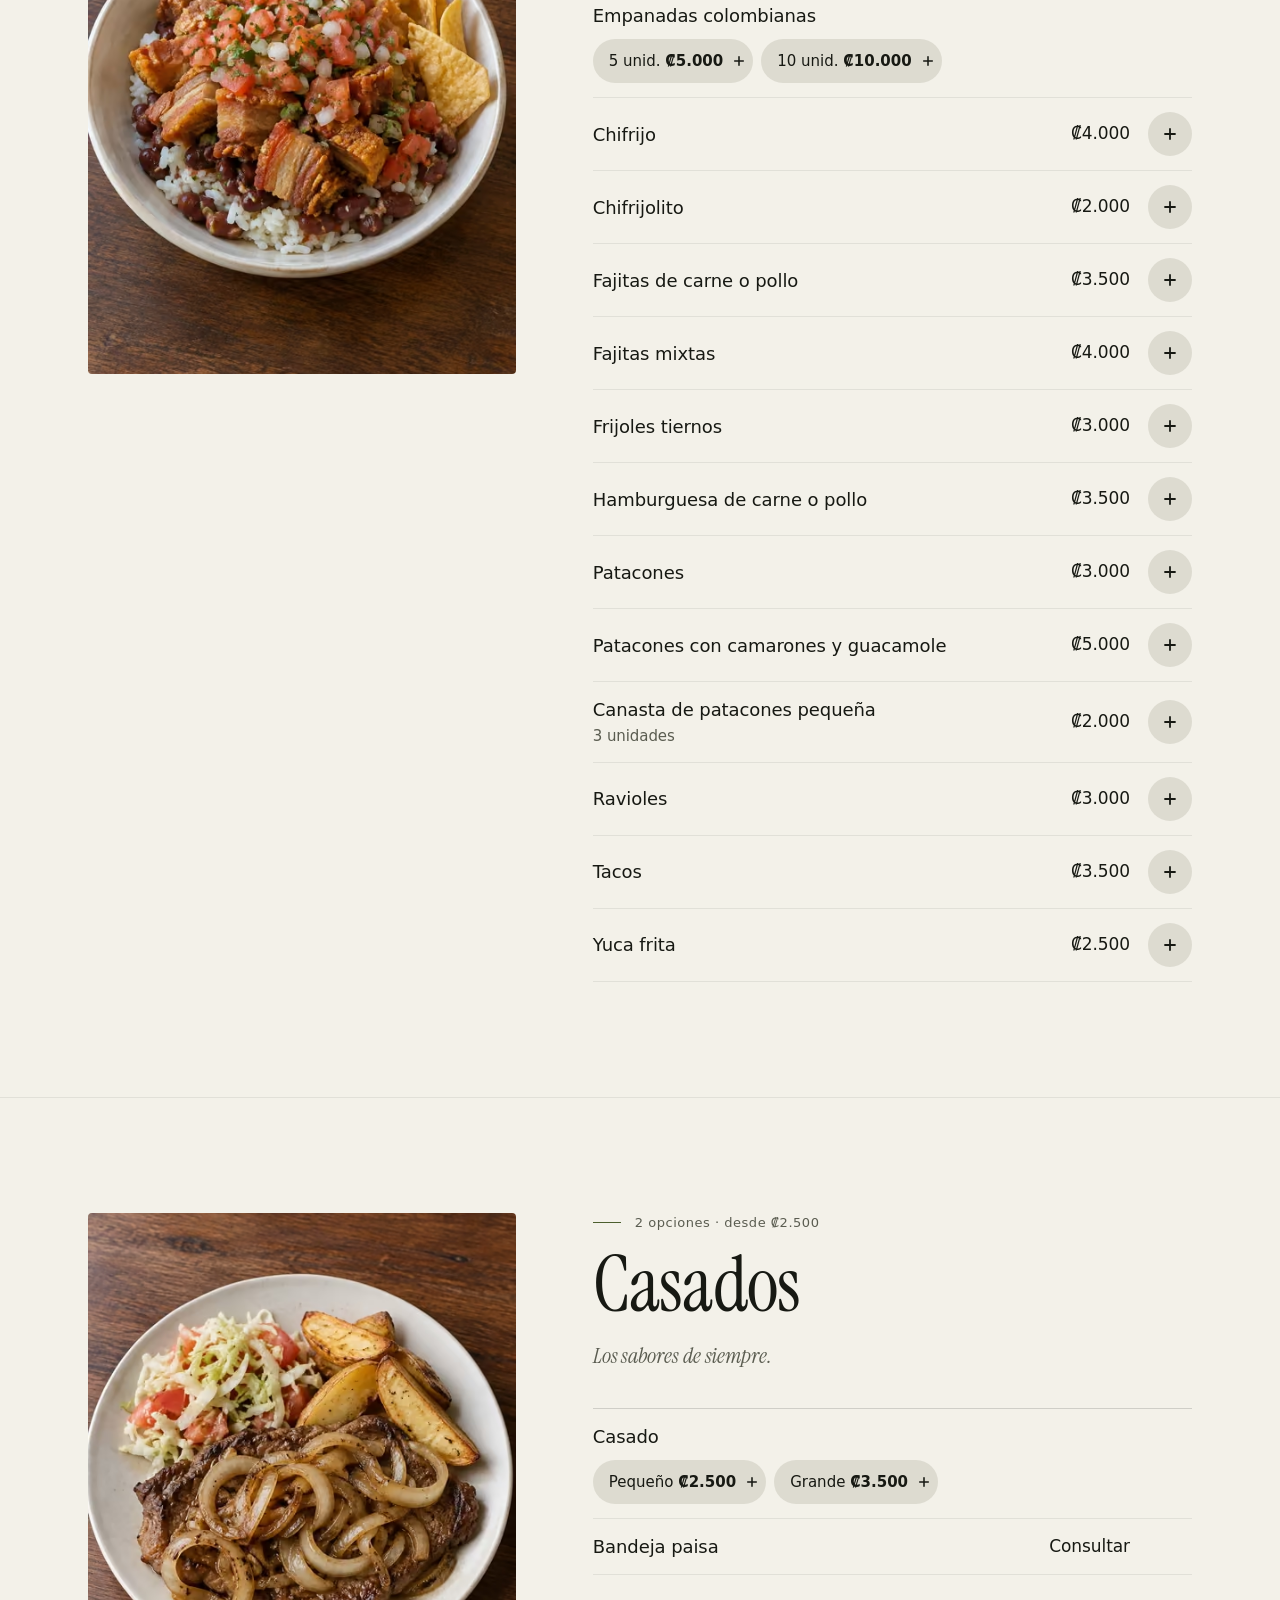
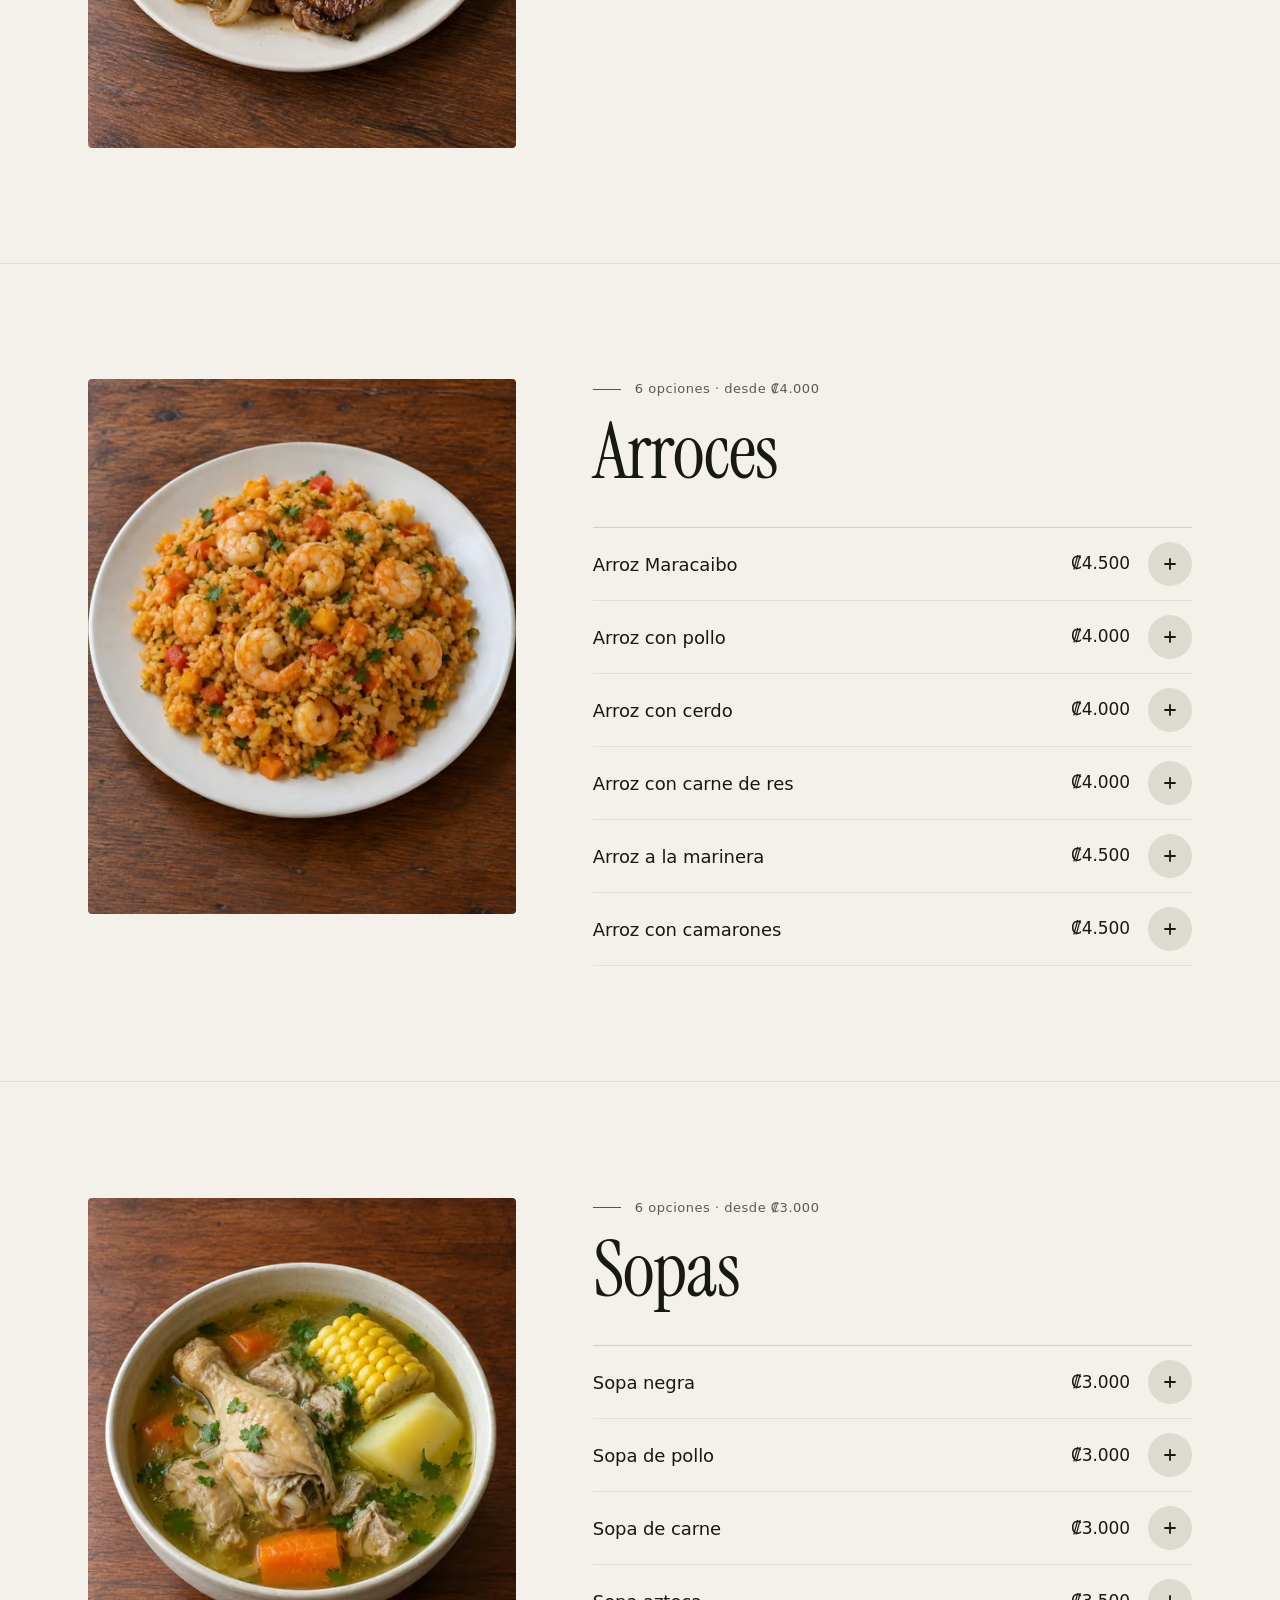
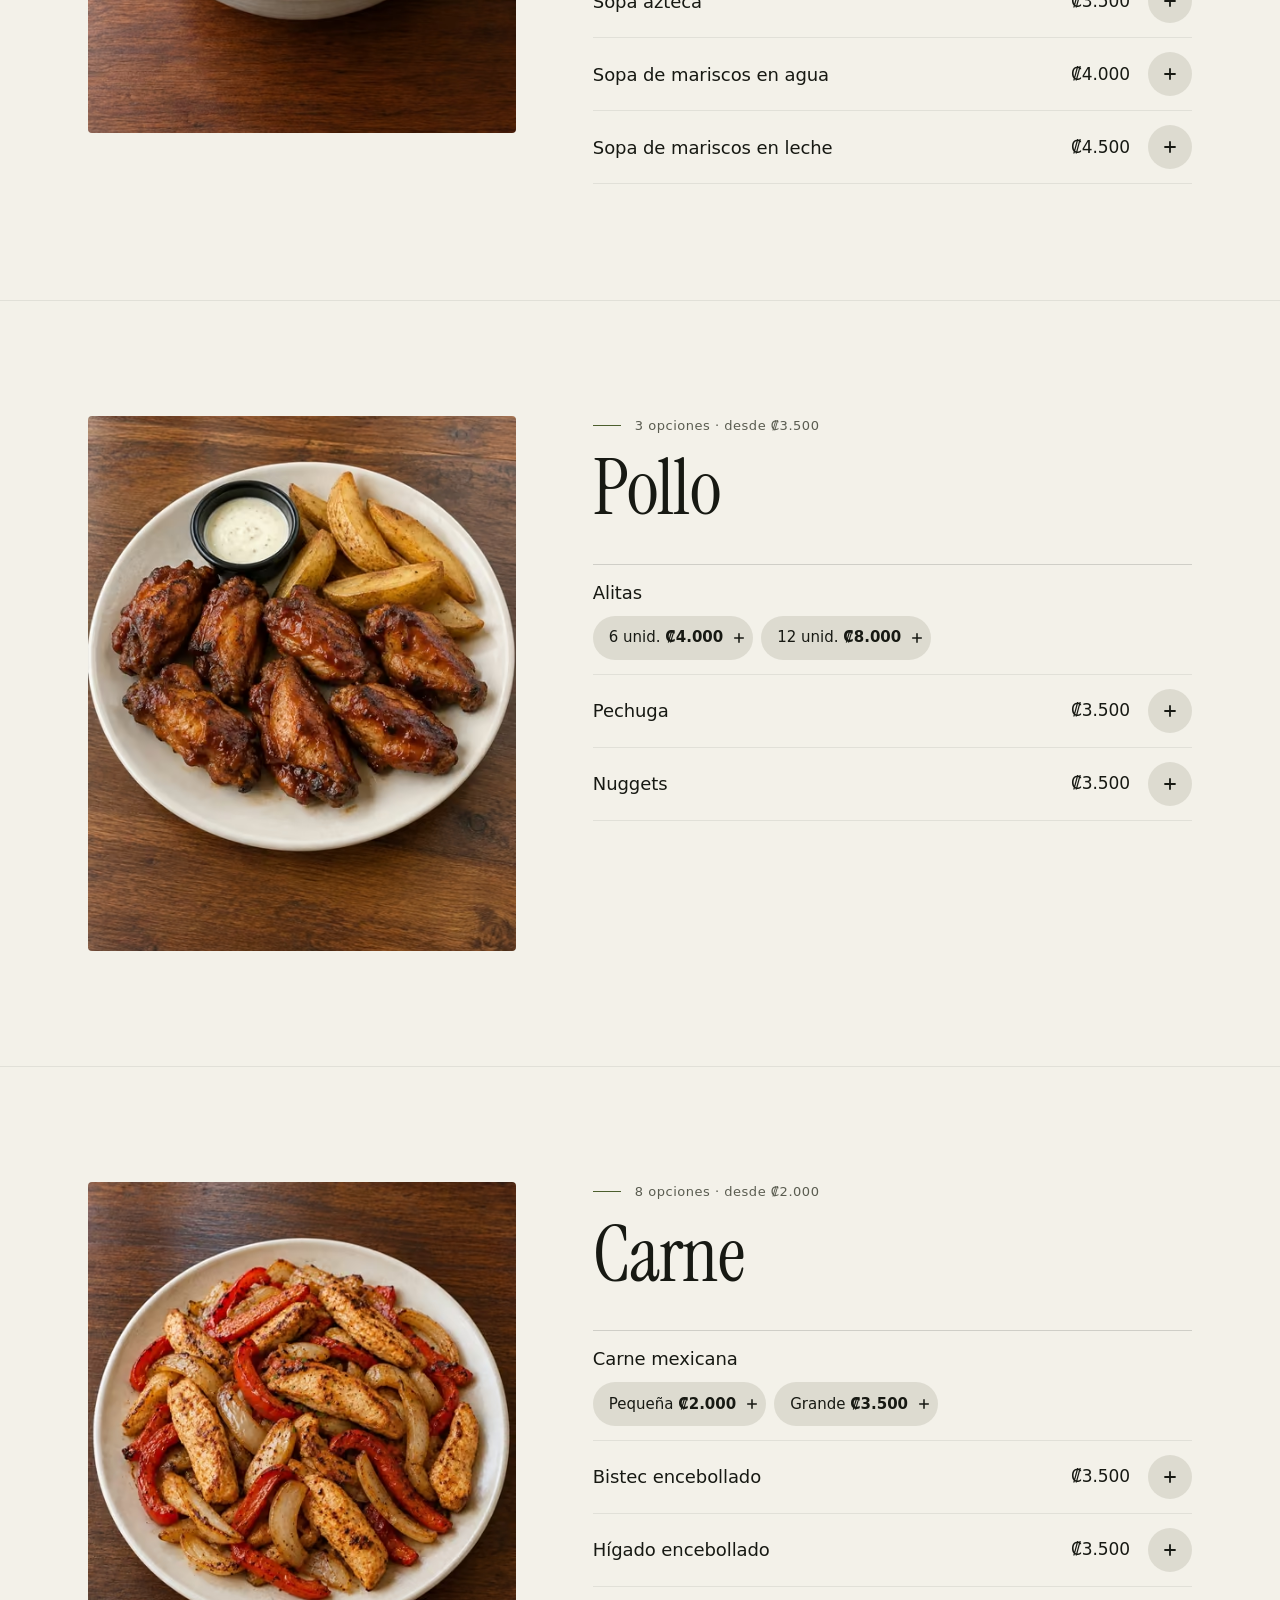
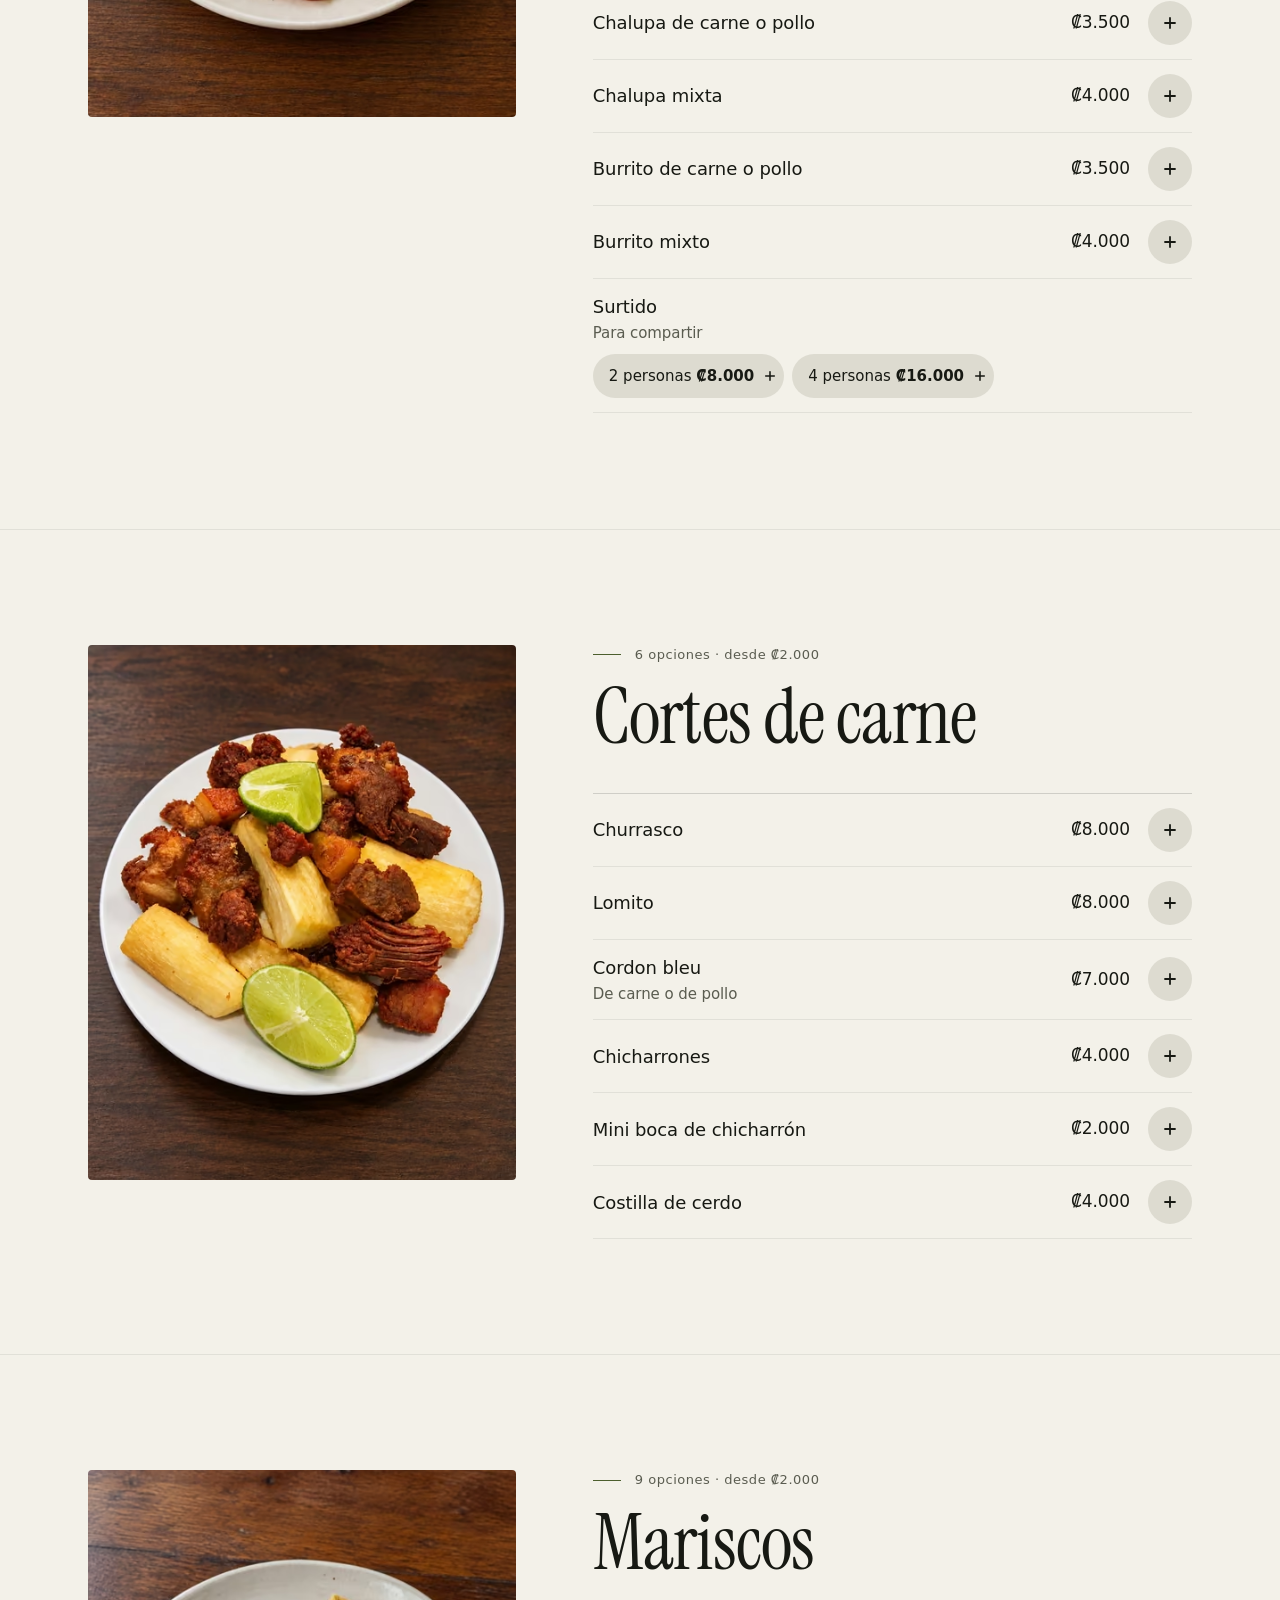
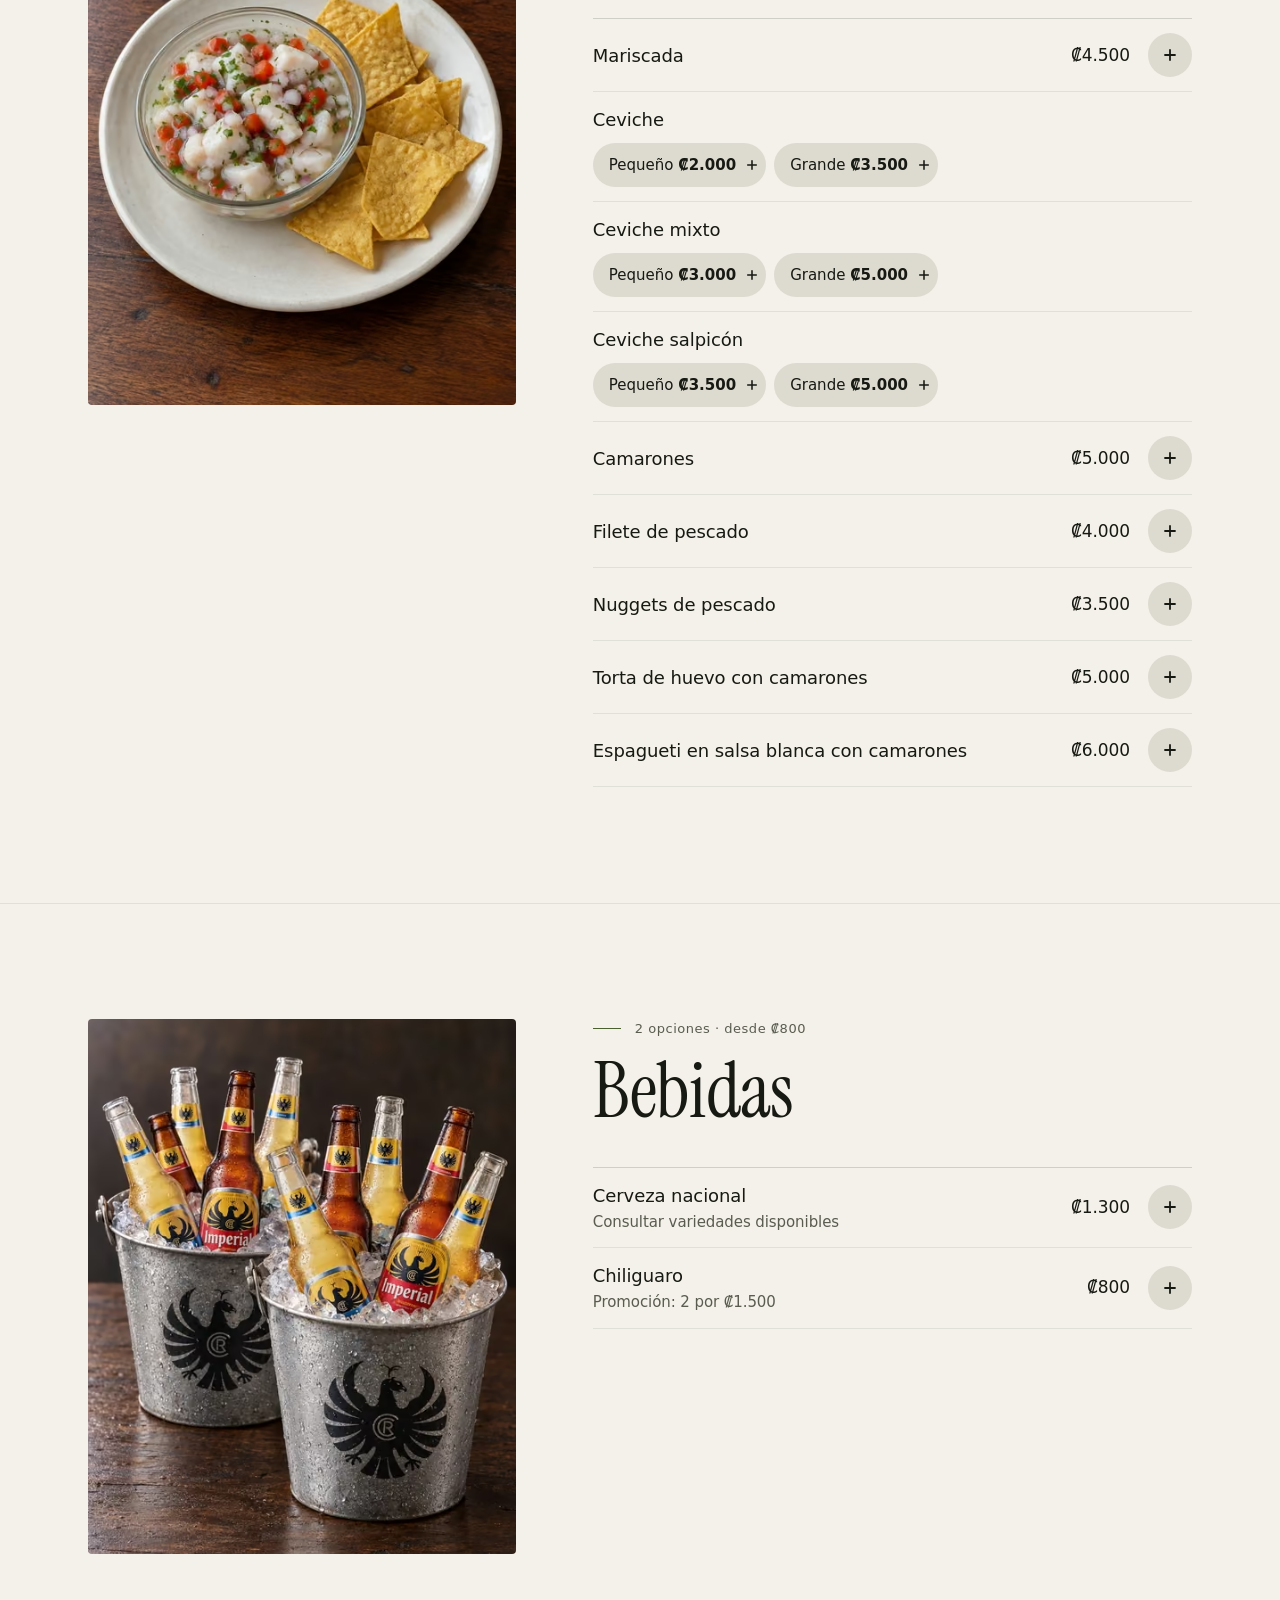
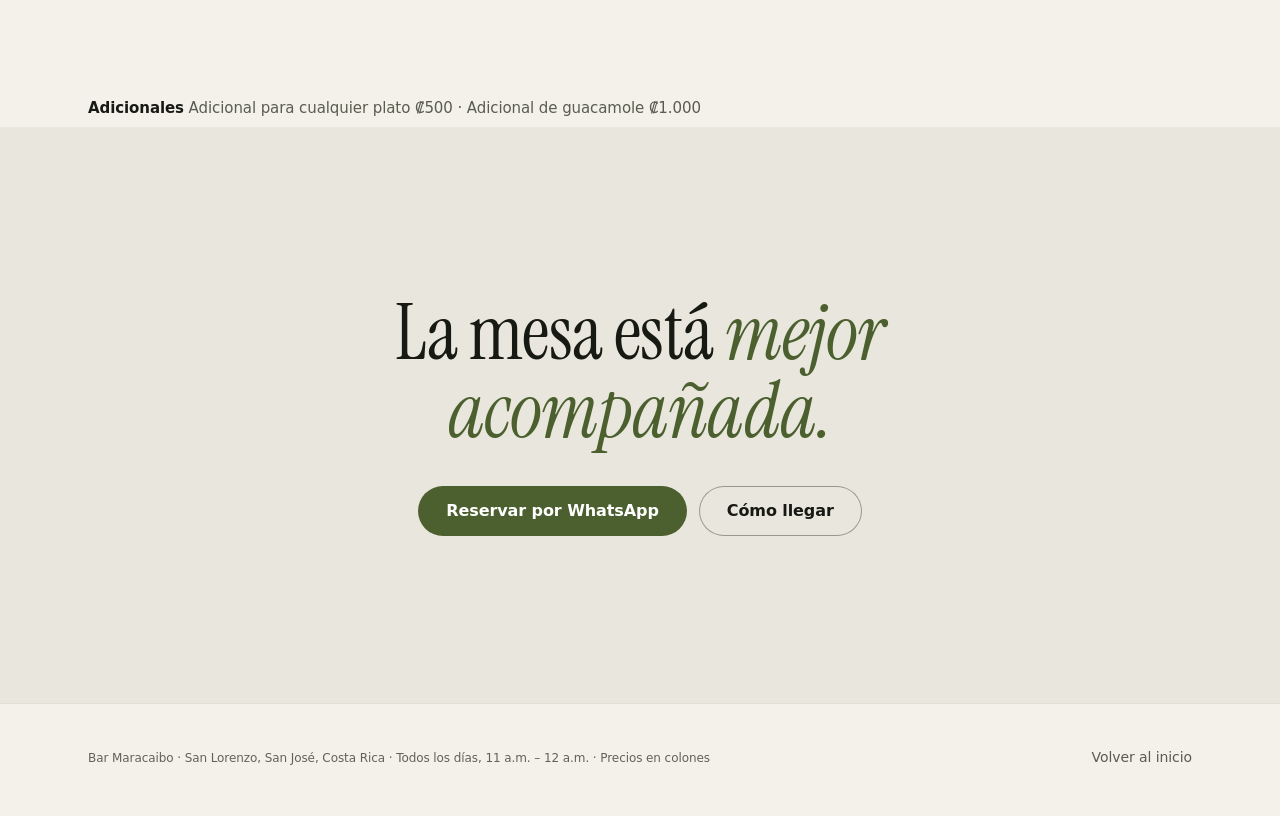
==== commit 3334094c: "Portada con el rótulo y foto del bar lleno en «El bar» - Portada: portada-rotulo (AVIF/WebP/JPG), si" ====
--- a/menu.html
+++ b/menu.html
@@ -25,7 +25,7 @@
 <meta property="og:image:height" content="630">
 <meta name="twitter:card" content="summary_large_image">
 <link rel="preload" href="fuentes/instrument-serif-latin.woff2" as="font" type="font/woff2" crossorigin>
-<script>/* apariencia elegida antes de pintar */try{var t=localStorage.getItem('maracaibo-apariencia');if(t==='light'||t==='dark')document.documentElement.dataset.theme=t}catch(e){}</script>
+<script>/* apariencia elegida antes de pintar ; .js también antes de pintar: reserva el lugar de lo que arma JavaScript */document.documentElement.classList.add('js');try{var t=localStorage.getItem('maracaibo-apariencia');if(t==='light'||t==='dark')document.documentElement.dataset.theme=t}catch(e){}</script>
 <link rel="stylesheet" href="tokens.css">
 <link rel="stylesheet" href="carta.css">
 <script src="config.js" defer></script>
@@ -65,7 +65,7 @@
       <div>
         <p class="kicker">Bar Maracaibo · San Lorenzo</p>
         <h1 id="titulo" class="display">La carta</h1>
-        <p class="price-note" data-cfg="notaPrecios"></p>
+        <p class="price-note" data-cfg="notaPrecios">Precios en colones</p>
       </div>
       <div class="intro-side">
         <p class="lede"><em>Algo para vos,</em> algo para toda la mesa. <span id="conteo">Once apartados y setenta y cinco antojos</span>, de la primera boca a la última fría.</p>
--- a/tokens.css
+++ b/tokens.css
@@ -10,6 +10,10 @@
 @font-face{font-family:'Instrument Serif';font-style:italic;font-weight:400;font-display:swap;src:url(fuentes/instrument-serif-italic-latin.woff2) format('woff2');unicode-range:U+0000-00FF,U+0131,U+0152-0153,U+02BB-02BC,U+02C6,U+02DA,U+02DC,U+0304,U+0308,U+0329,U+2000-206F,U+20AC,U+2122,U+2191,U+2193,U+2212,U+2215,U+FEFF,U+FFFD}
 @font-face{font-family:'Instrument Serif';font-style:italic;font-weight:400;font-display:swap;src:url(fuentes/instrument-serif-italic-latin-ext.woff2) format('woff2');unicode-range:U+0100-02BA,U+02BD-02C5,U+02C7-02CC,U+02CE-02D7,U+02DD-02FF,U+1E00-1E9F,U+20A0-20AB,U+20AD-20C4,U+2113,U+2C60-2C7F,U+A720-A7FF}
 
+/* Respaldo con las mismas medidas que Instrument Serif (Georgia ajustada): mientras carga la fuente
+   los titulares ocupan lo mismo y nada salta al cambiar (CLS 0). */
+@font-face{font-family:'Instrument Serif Fallback';font-style:normal;src:local('Georgia');size-adjust:76.25%;ascent-override:129.8%;descent-override:40.7%;line-gap-override:0%}
+@font-face{font-family:'Instrument Serif Fallback';font-style:italic;src:local('Georgia Italic'),local('Georgia-Italic');size-adjust:78.6%;ascent-override:126%;descent-override:39.4%;line-gap-override:0%}
 
 /* ---------- Colores: oscura (predeterminada) ----------
    Contrastes medidos sobre --fondo. */
@@ -68,8 +72,24 @@
   color-scheme:light;
 }
 
+/* ---------- Siempre de noche ----------
+   La portada (.hero) y la barra de navegación mientras está sobre ella usan los colores oscuros
+   aunque la página esté en clara: la foto del rótulo es de noche. Los mismos valores de arriba. */
+.tema-noche{
+  --fondo:#0c0d0a;--sup:#151712;--ctrl:#20231c;--ctrl-2:#2b2f26;
+  --tinta:#f2f0e7;--gris:#a8a99b;--gris-2:#8f9083;--apagado:#5e6054;
+  --linea:rgba(242,240,231,.13);--linea-2:rgba(242,240,231,.07);
+  --musgo:#a9bd7f;--sobre-musgo:#0c0d0a;--musgo-hover:#bccd96;
+  --abierto:#30d158;--cerrado:#ff453a;
+  --sombra:rgba(0,0,0,.55);
+  --mapa:invert(.9) hue-rotate(180deg) saturate(.45) brightness(.95) contrast(.92);
+  --logo:var(--tinta);--off-tinta:#7d7f72;
+  color-scheme:dark;
+  color:var(--tinta);
+}
+
 :root{
-  --serif:'Instrument Serif','Iowan Old Style','Palatino Linotype',Georgia,serif;
+  --serif:'Instrument Serif','Instrument Serif Fallback','Iowan Old Style','Palatino Linotype',Georgia,serif;
   --texto:-apple-system,BlinkMacSystemFont,'SF Pro Text','Segoe UI',system-ui,sans-serif;
   --frame:1200px;
   --gutter:clamp(20px,4vw,48px);
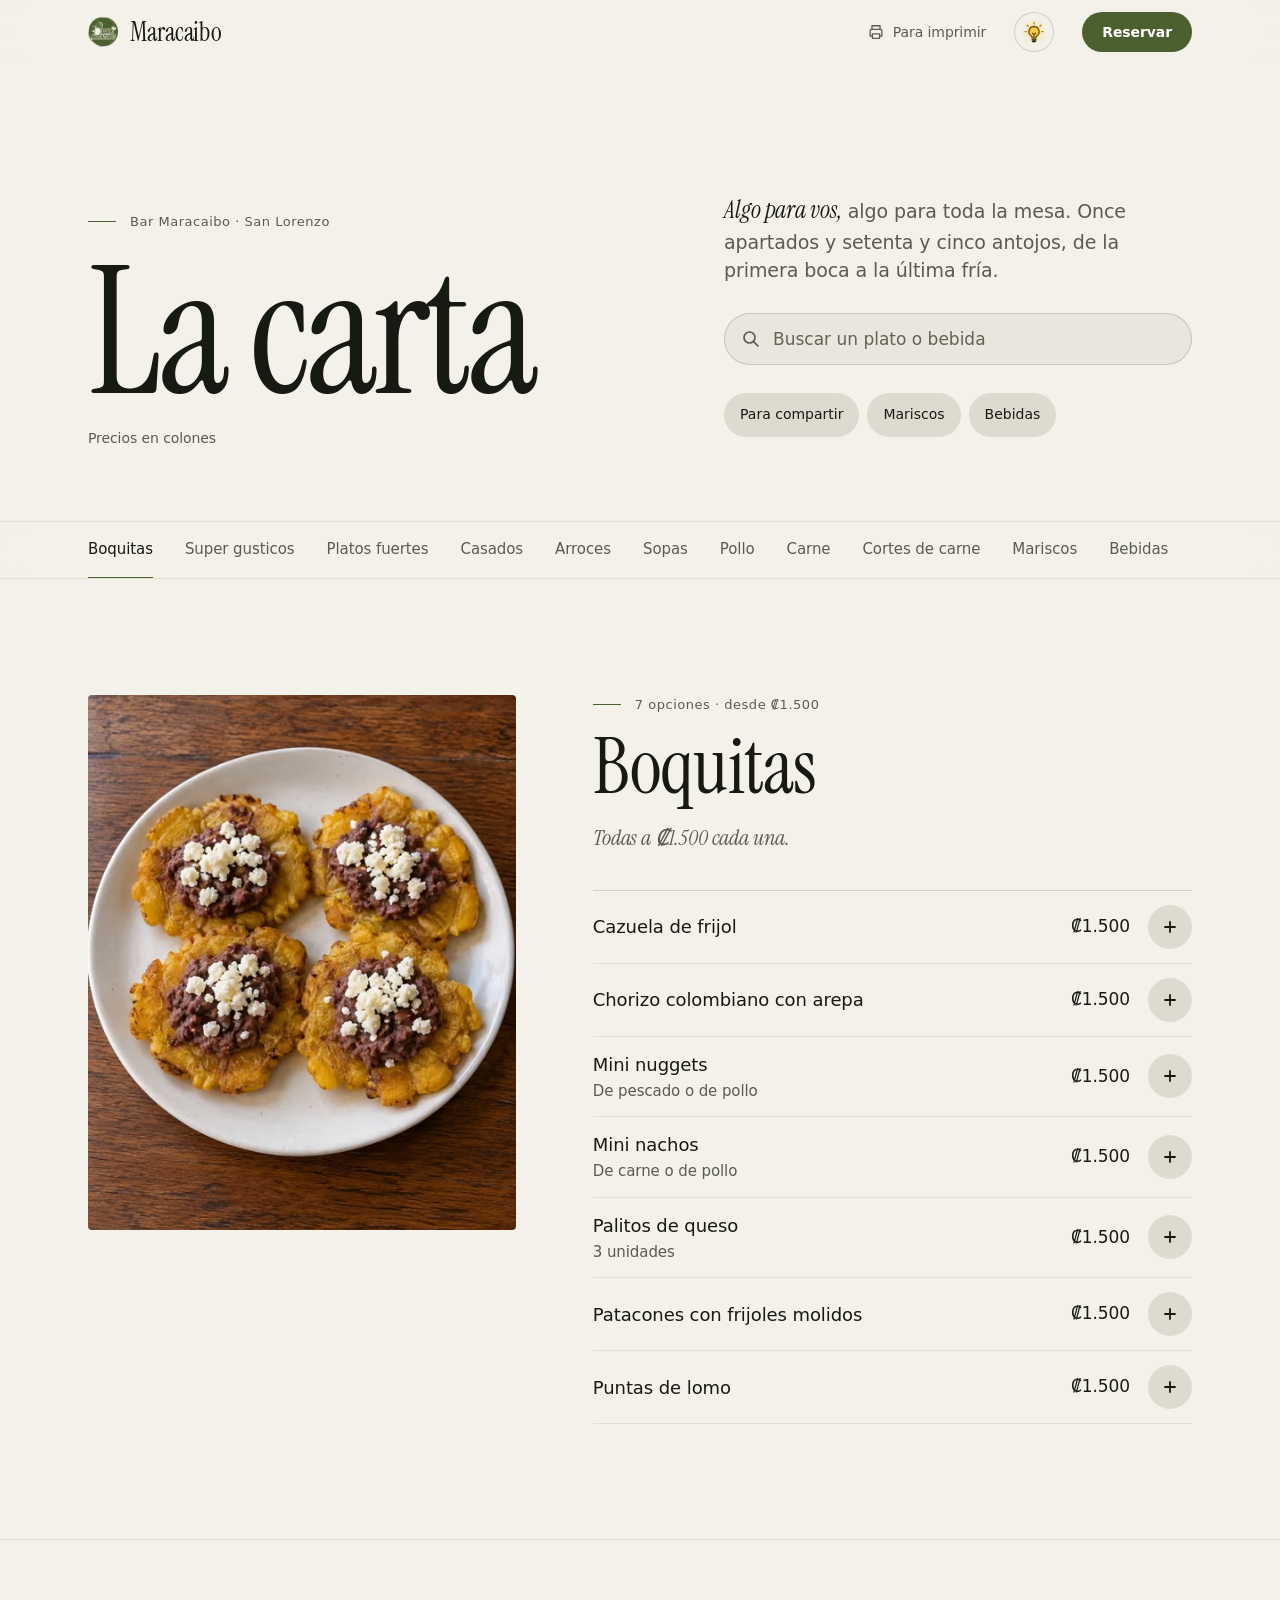
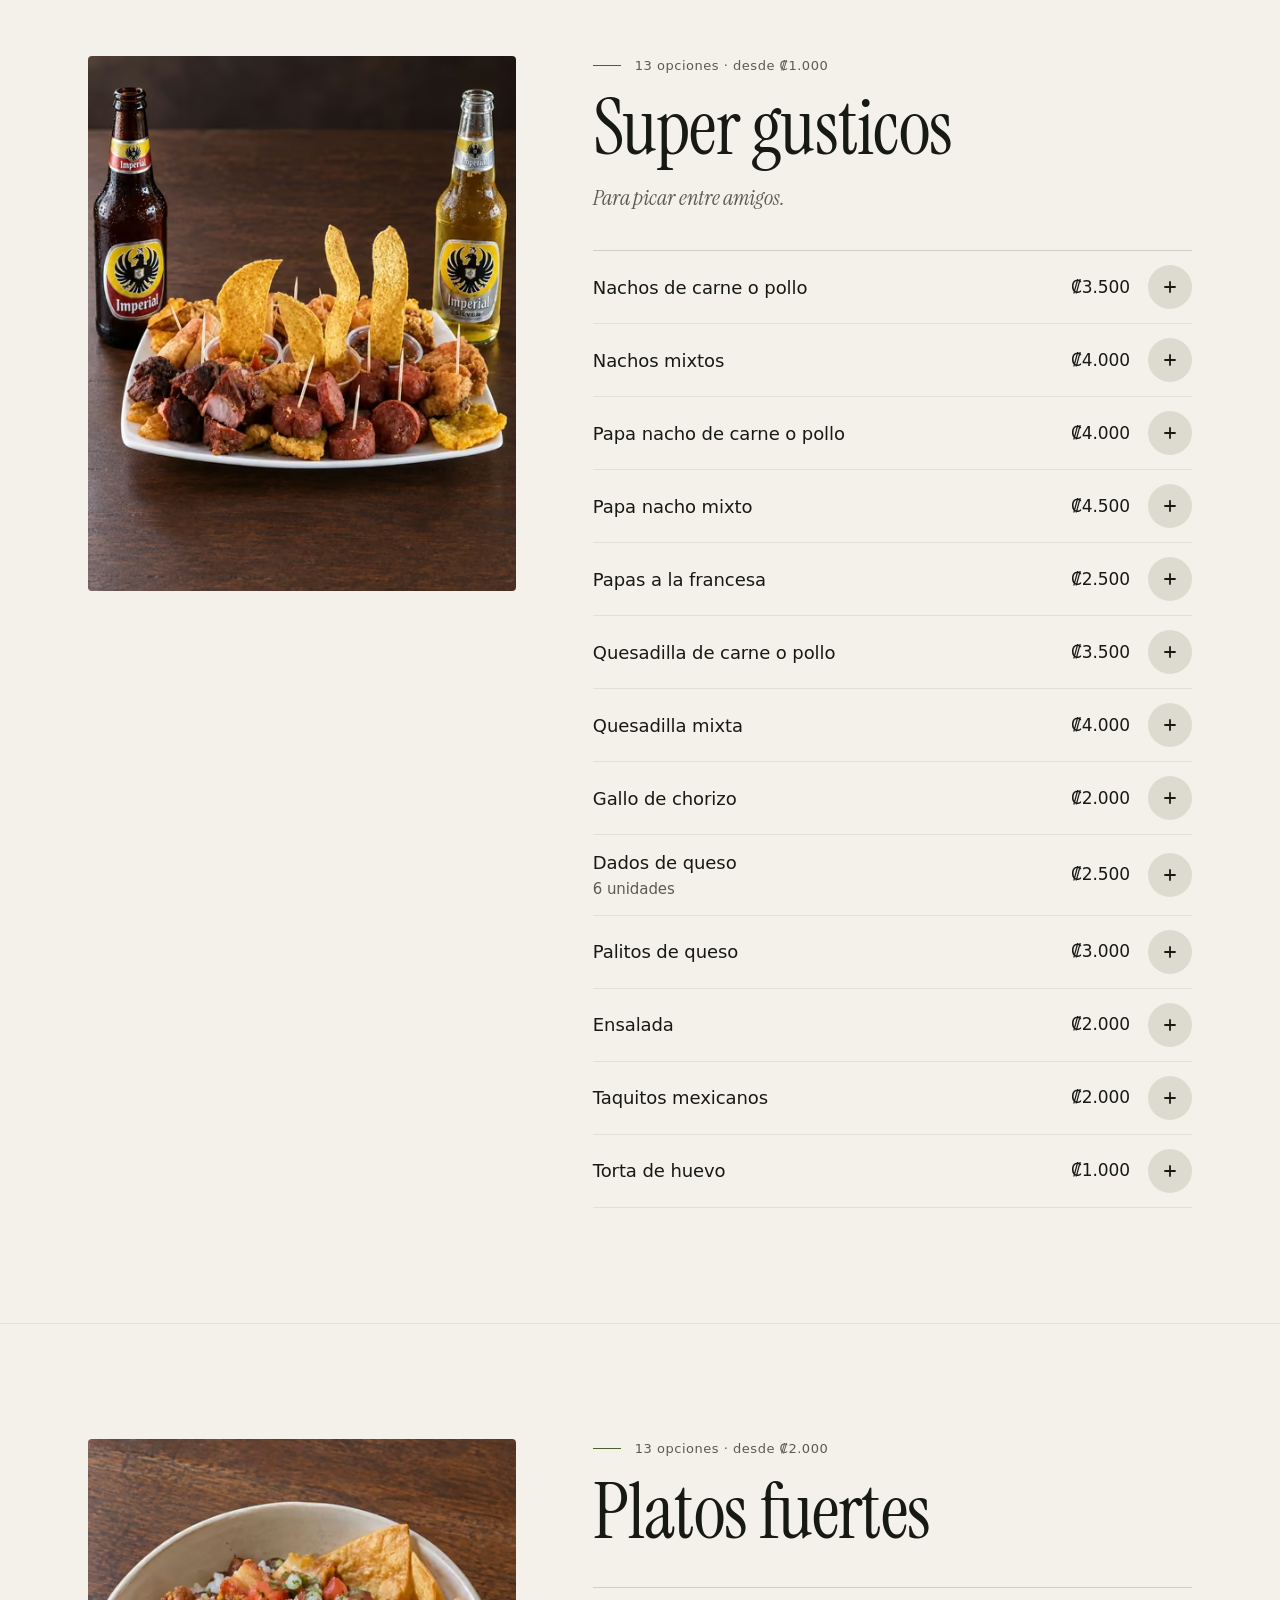
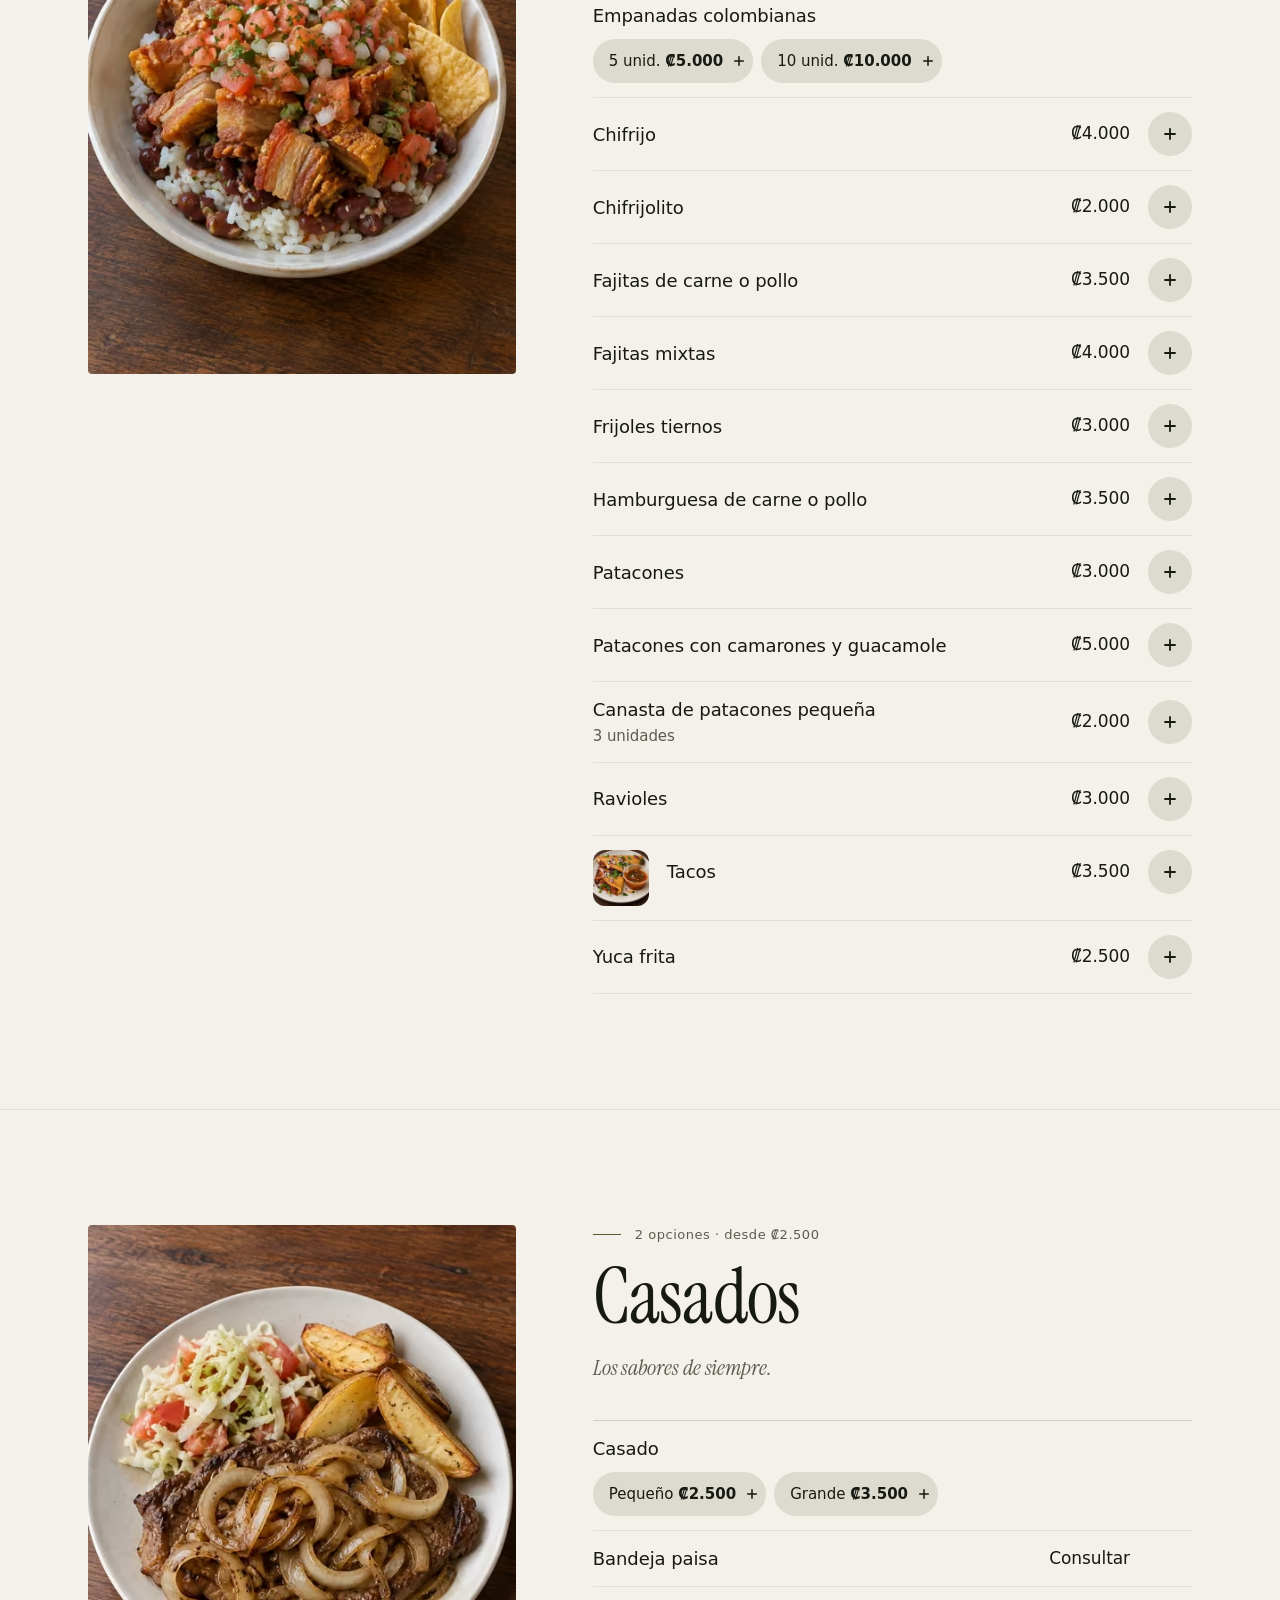
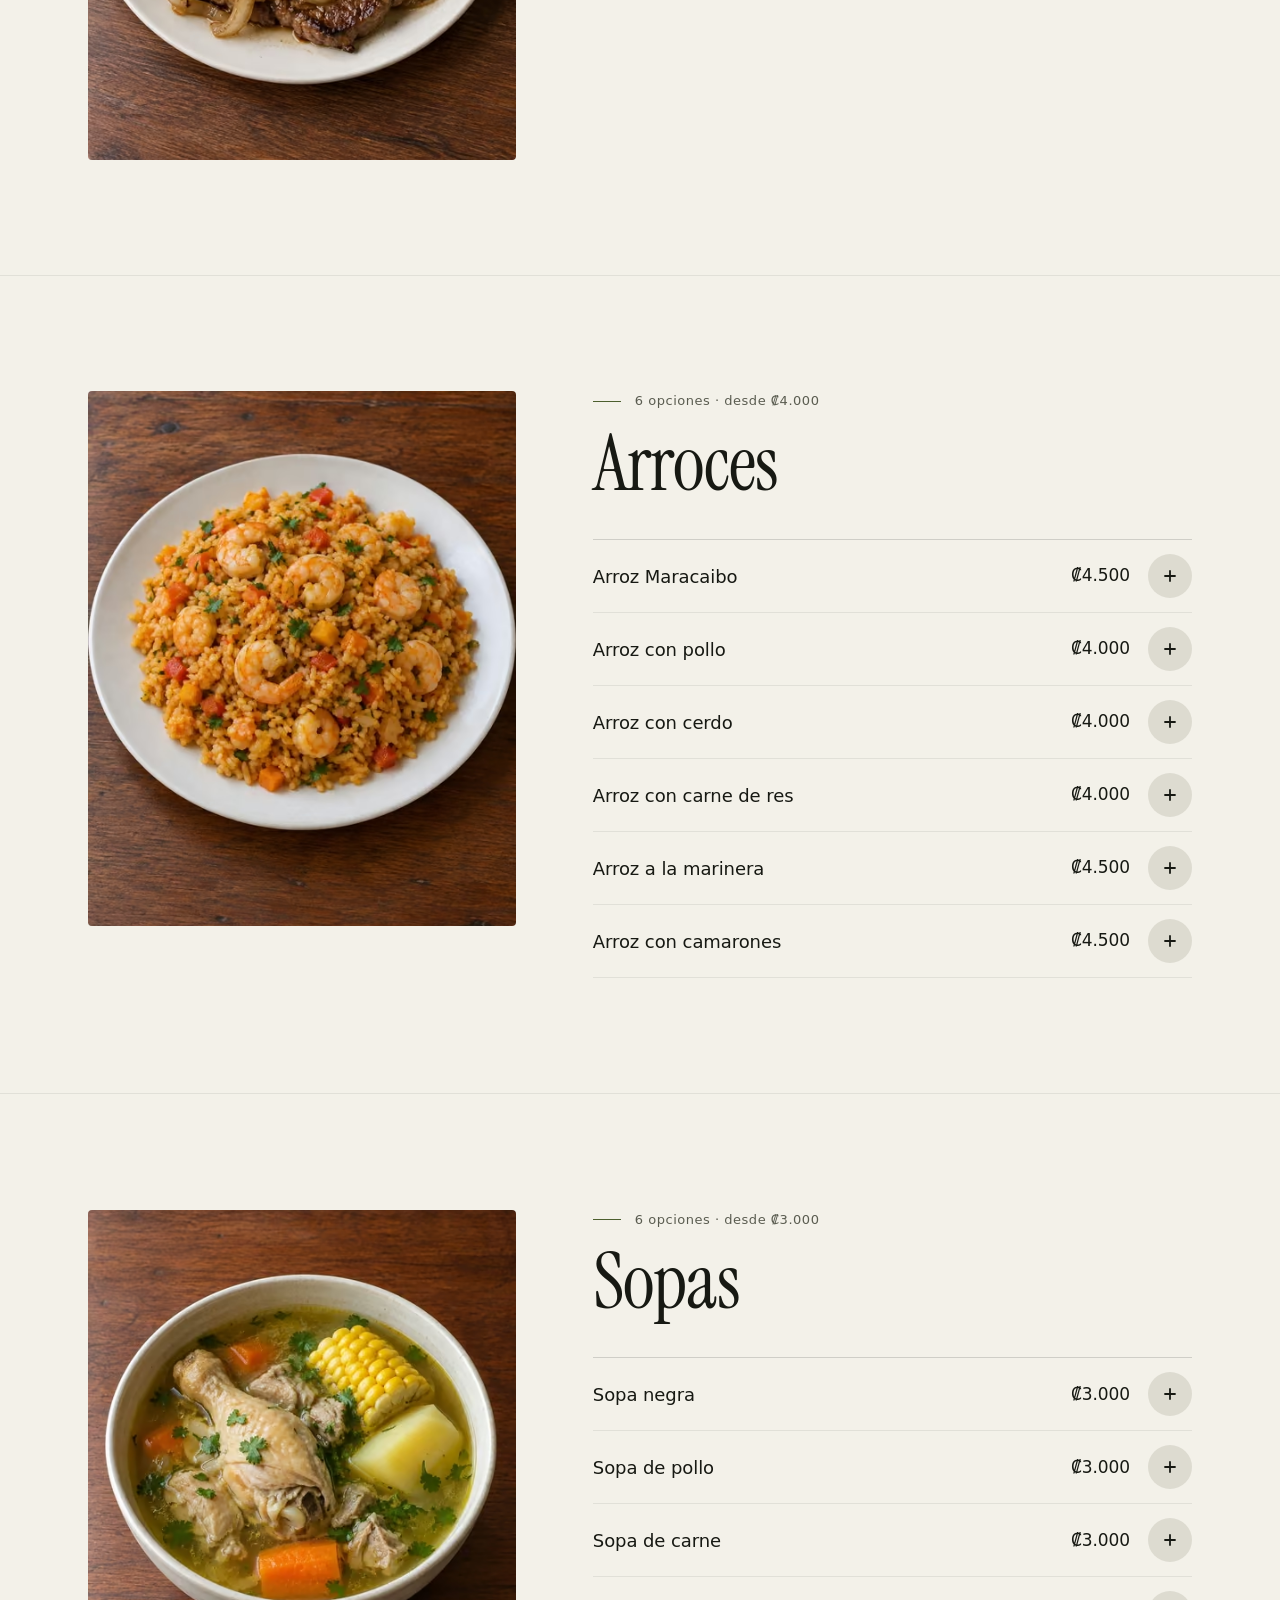
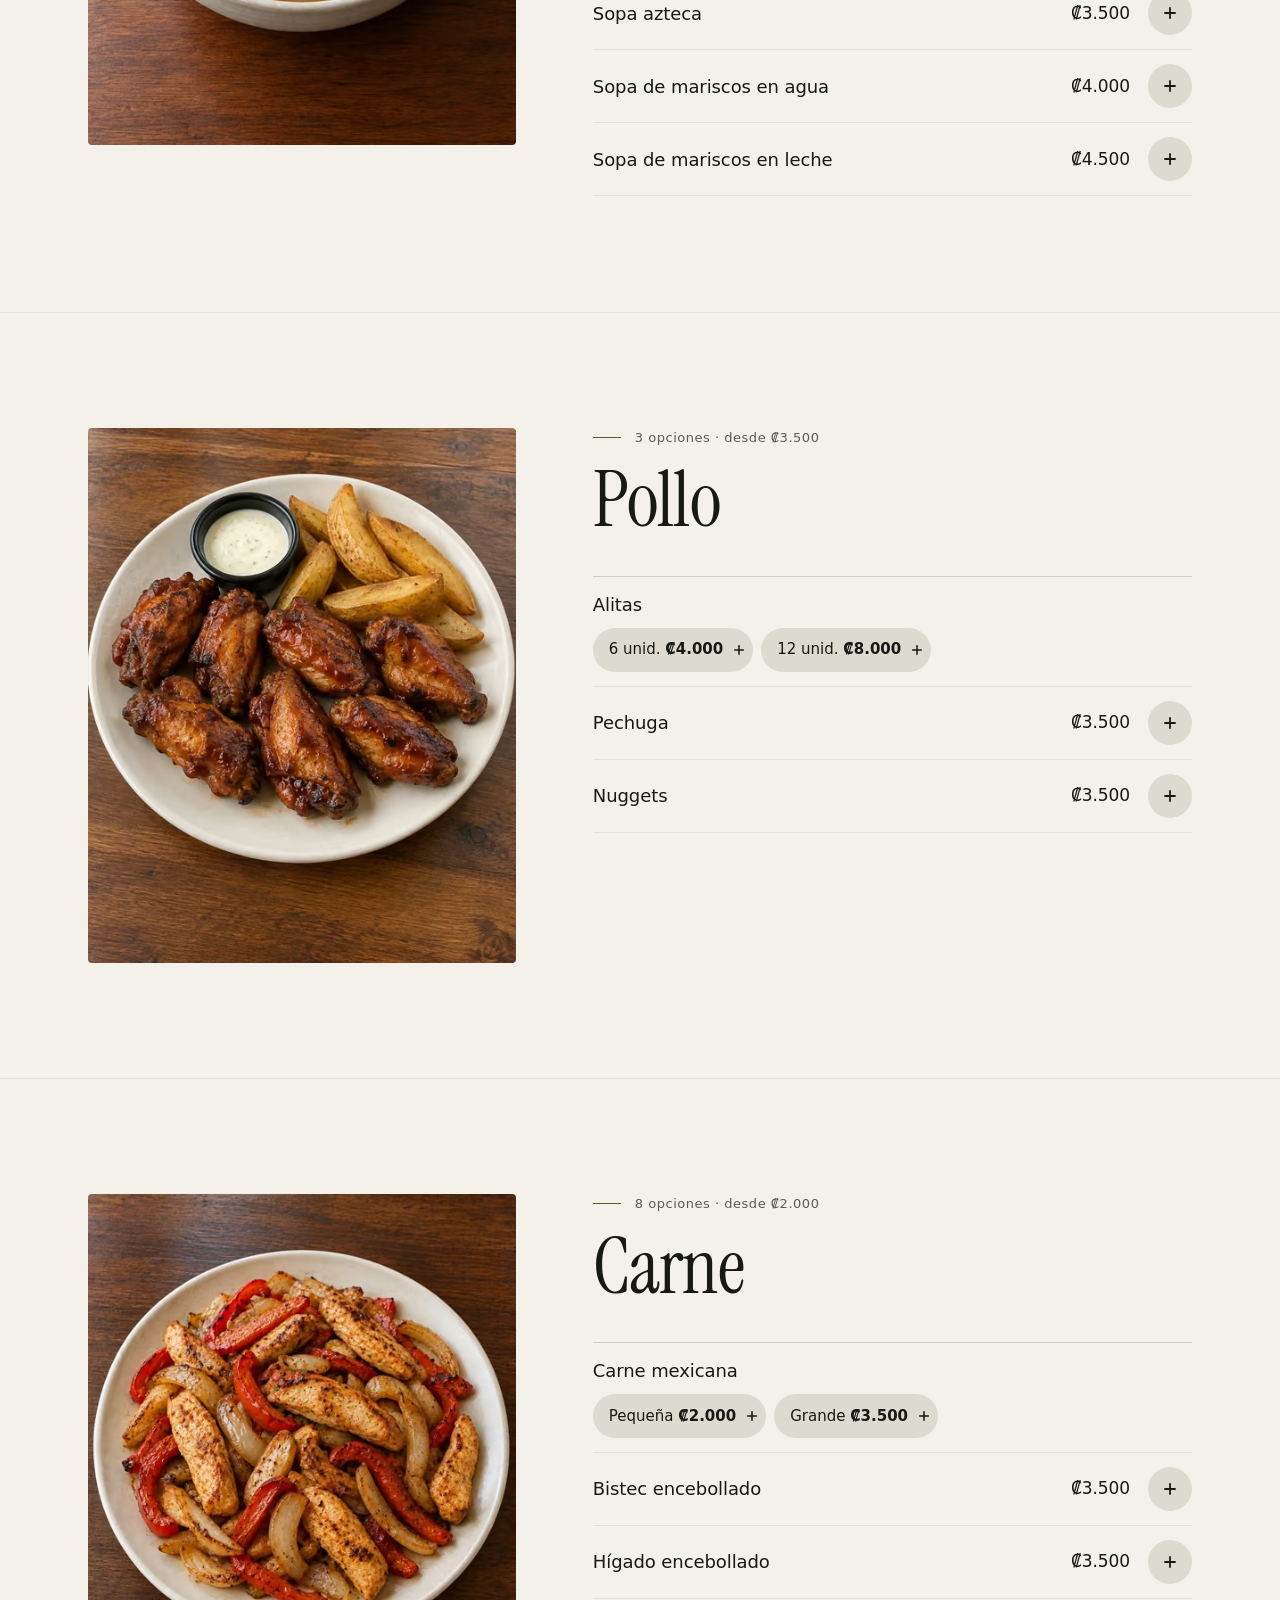
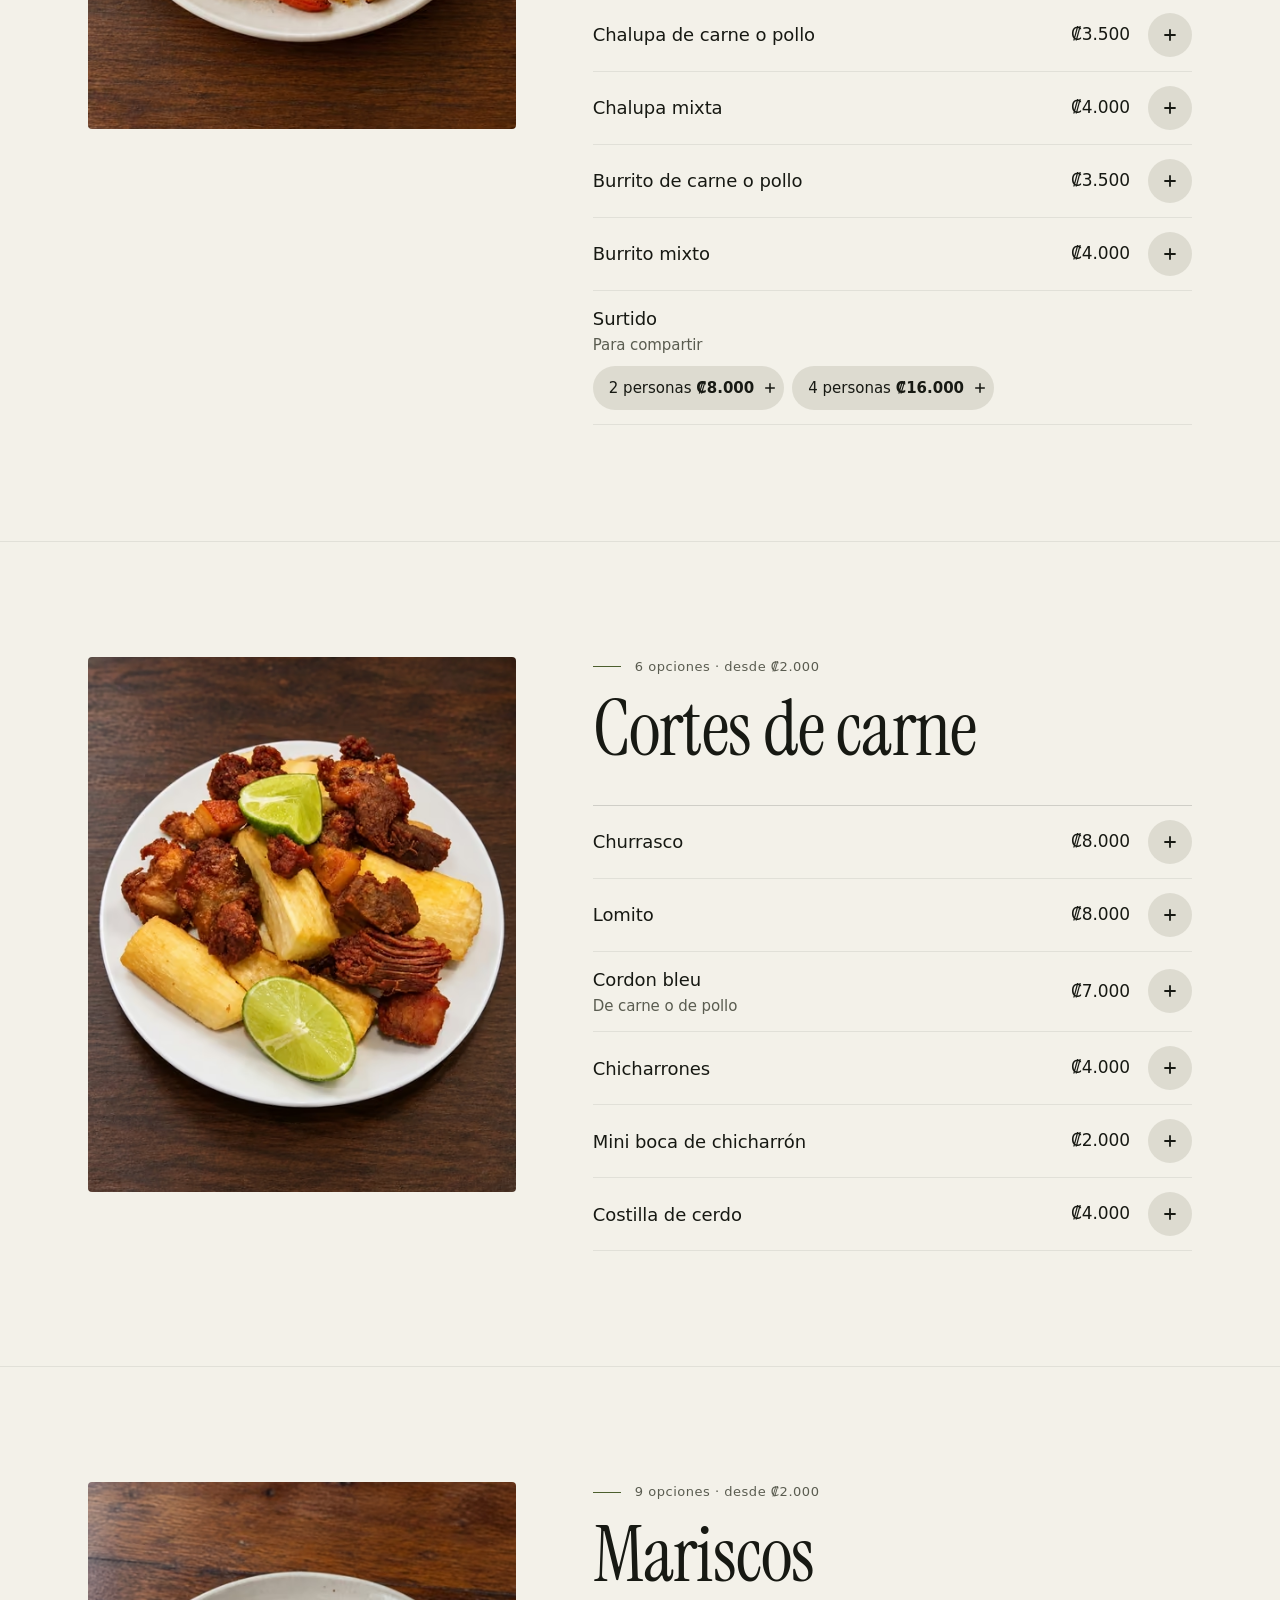
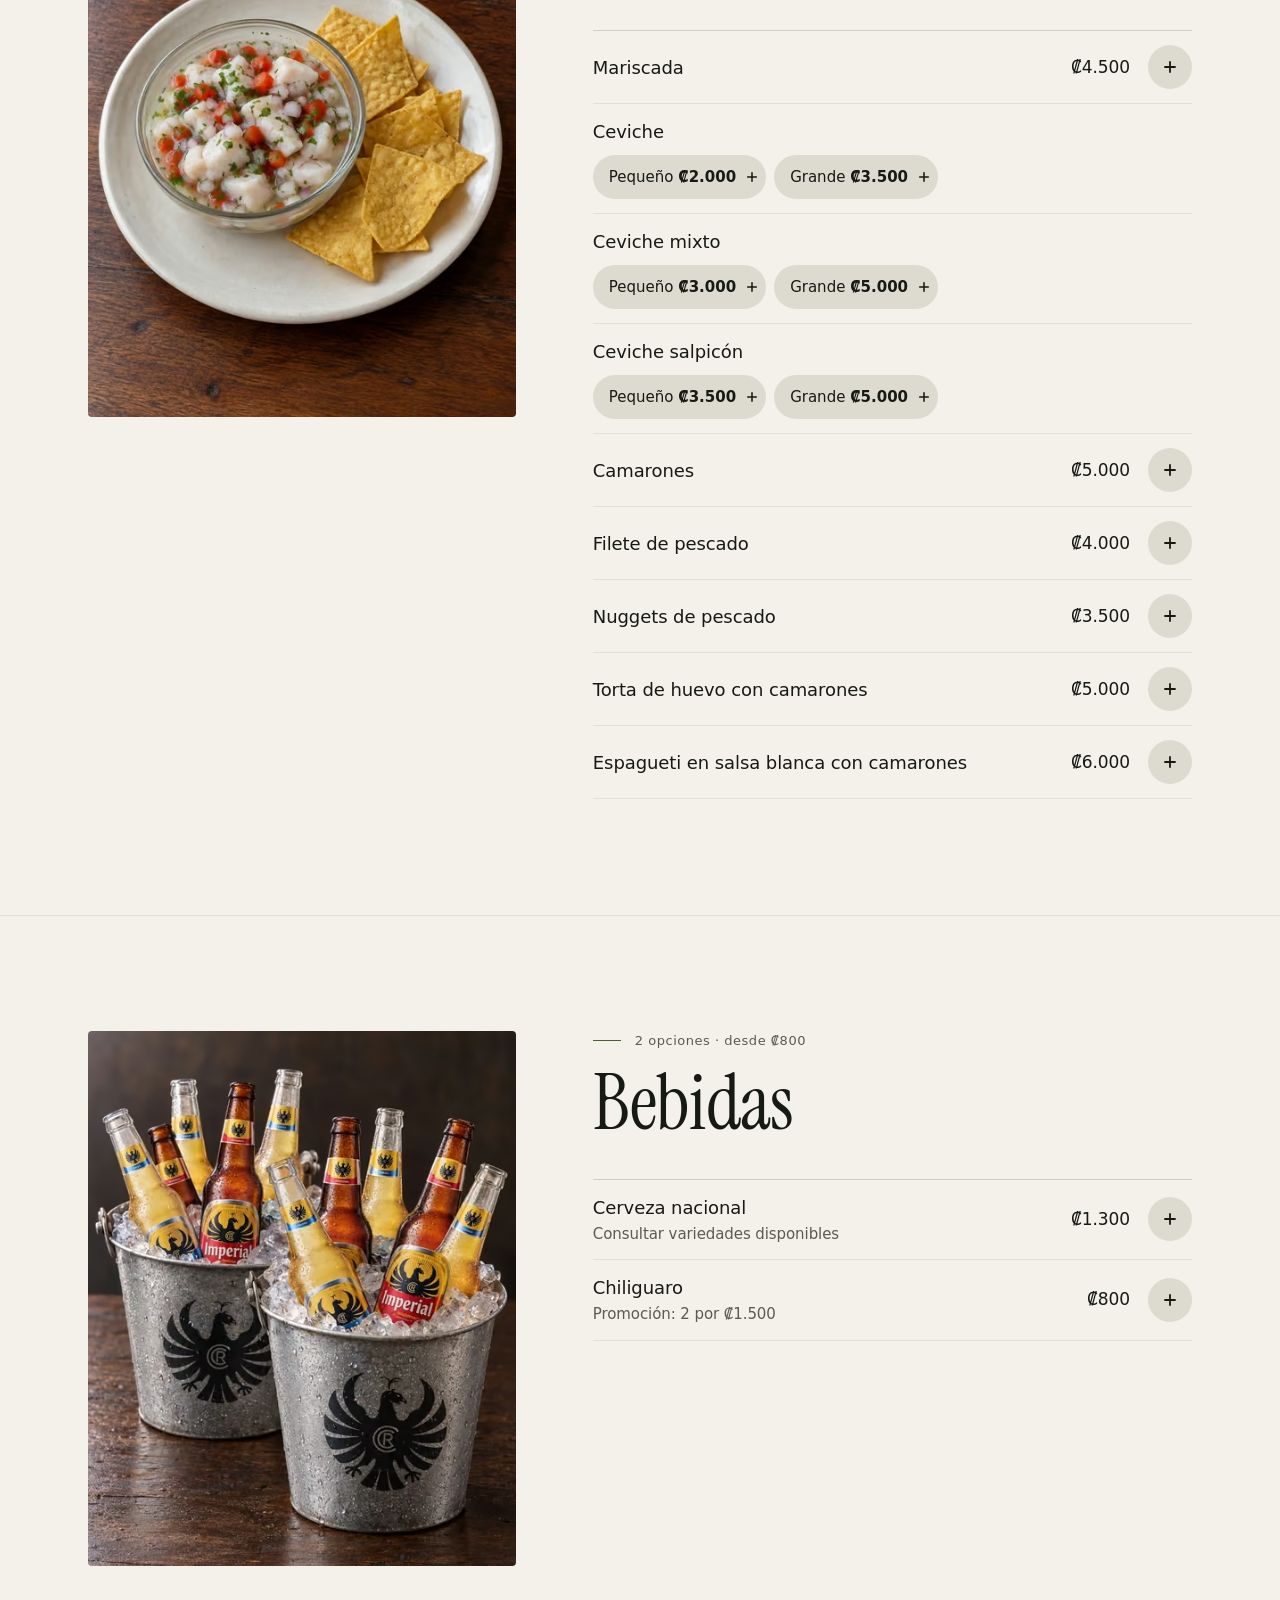
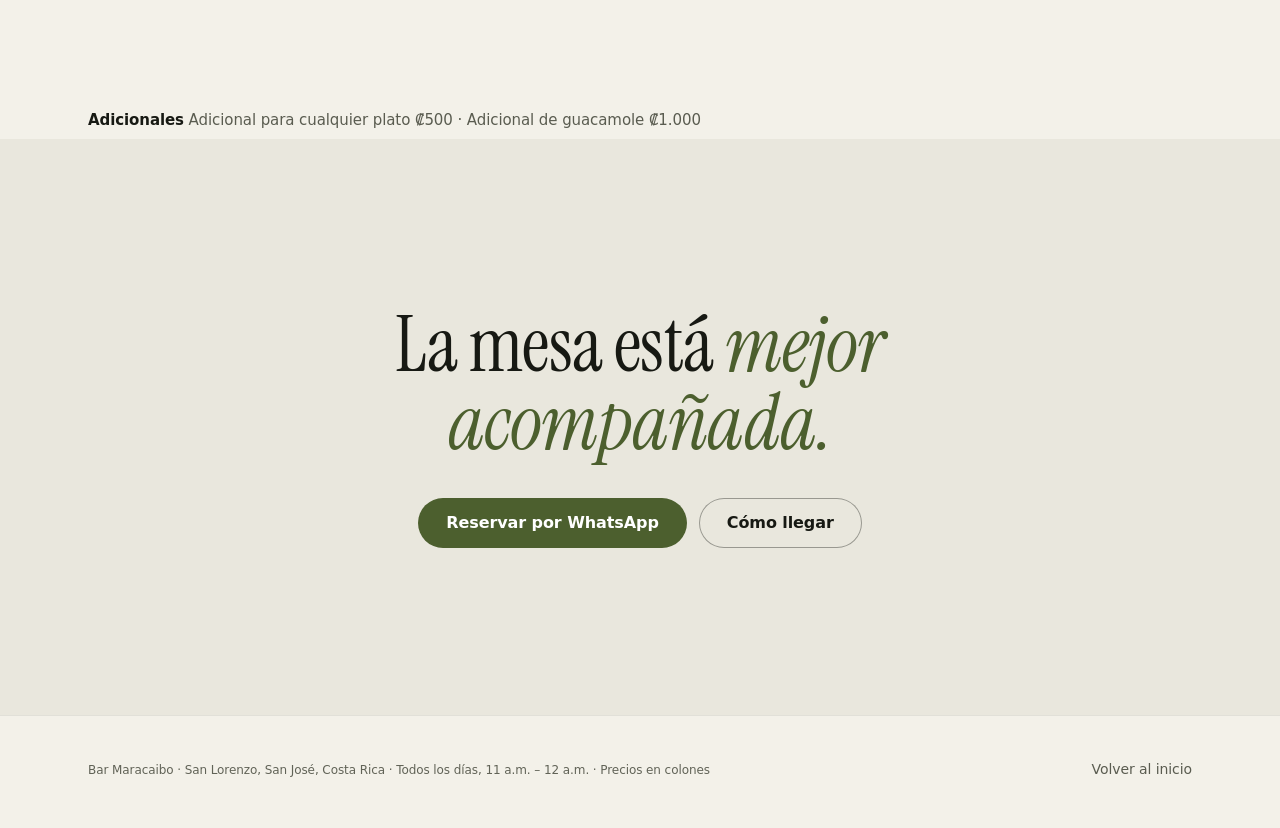
==== commit dacce0d6: "Foto de los tacos: miniatura en la carta, hoja con la foto y carrusel de la portada - tacos.jpg (102" ====
--- a/menu.html
+++ b/menu.html
@@ -141,6 +141,14 @@
   <p class="waiter-total" id="waiterTotal"></p>
   <button type="button" class="btn btn-line" id="waiterClose">Volver al pedido</button>
 </dialog>
+<!-- Foto de un plato (los que tienen "img" en menu-datos.js) -->
+<dialog class="order-sheet photo-sheet" id="photoSheet" aria-labelledby="photoName">
+  <div class="os-head">
+    <div><h2 id="photoName" class="display"></h2><p class="ps-price" id="photoPrice"></p></div>
+    <button type="button" class="os-close" id="photoClose" aria-label="Cerrar"><svg viewBox="0 0 12 12" aria-hidden="true"><path d="M3 3l6 6M9 3l-6 6"/></svg></button>
+  </div>
+  <figure class="ps-photo" id="photoImg"></figure>
+</dialog>
 <div class="toast" id="toast" role="status" aria-live="polite"></div>
 </body>
 </html>
--- a/carta.css
+++ b/carta.css
@@ -147,6 +147,21 @@
 .size.add svg{display:block;width:12px;height:12px}
 .size.add.in svg{display:none}
 .size.add .add-n{min-width:20px;text-align:center}
+/* foto del plato: miniatura de 56 px a la izquierda del nombre; abre la hoja .photo-sheet */
+.dish.has-thumb{grid-template-columns:56px minmax(0,1fr) auto 44px}
+.dish.has-thumb.has-sizes{grid-template-columns:56px minmax(0,1fr)}
+.has-sizes .thumb{align-self:start}
+.thumb{grid-column:1;grid-row:1/span 2;align-self:center;width:56px;height:56px;border-radius:var(--r-sm);overflow:hidden;background:var(--sup);box-shadow:inset 0 0 0 1px var(--linea-2);transition:transform .12s var(--ease-out)}
+.thumb:active{transform:scale(.95)}
+.thumb img{width:100%;height:100%;object-fit:cover}
+.has-thumb .dish-name{grid-column:2}
+.has-thumb small,.has-thumb .sizes{grid-column:2/-1}
+.has-thumb:not(.has-sizes) .dish-price{grid-column:3}
+.has-thumb:not(.has-sizes) .add{grid-column:4}
+.photo-sheet .os-head h2{font-size:2.25rem}
+.ps-price{margin-top:6px;font-size:1.0625rem;font-variant-numeric:tabular-nums;color:var(--gris)}
+.ps-photo{padding:0 24px calc(24px + env(safe-area-inset-bottom,0px));min-height:0}
+.ps-photo img{width:100%;height:auto;aspect-ratio:2/3;max-height:min(64dvh,640px);object-fit:cover;border-radius:var(--r-sm);background:var(--sup)}
 .dish-group{padding:28px 0 10px;font-size:.8125rem;font-weight:600;letter-spacing:.04em;color:var(--gris);border-bottom:1px solid var(--linea)}
 .dish-group:first-child{padding-top:14px}
 .cat-grid.no-photo{grid-template-columns:minmax(0,1fr);max-width:820px}
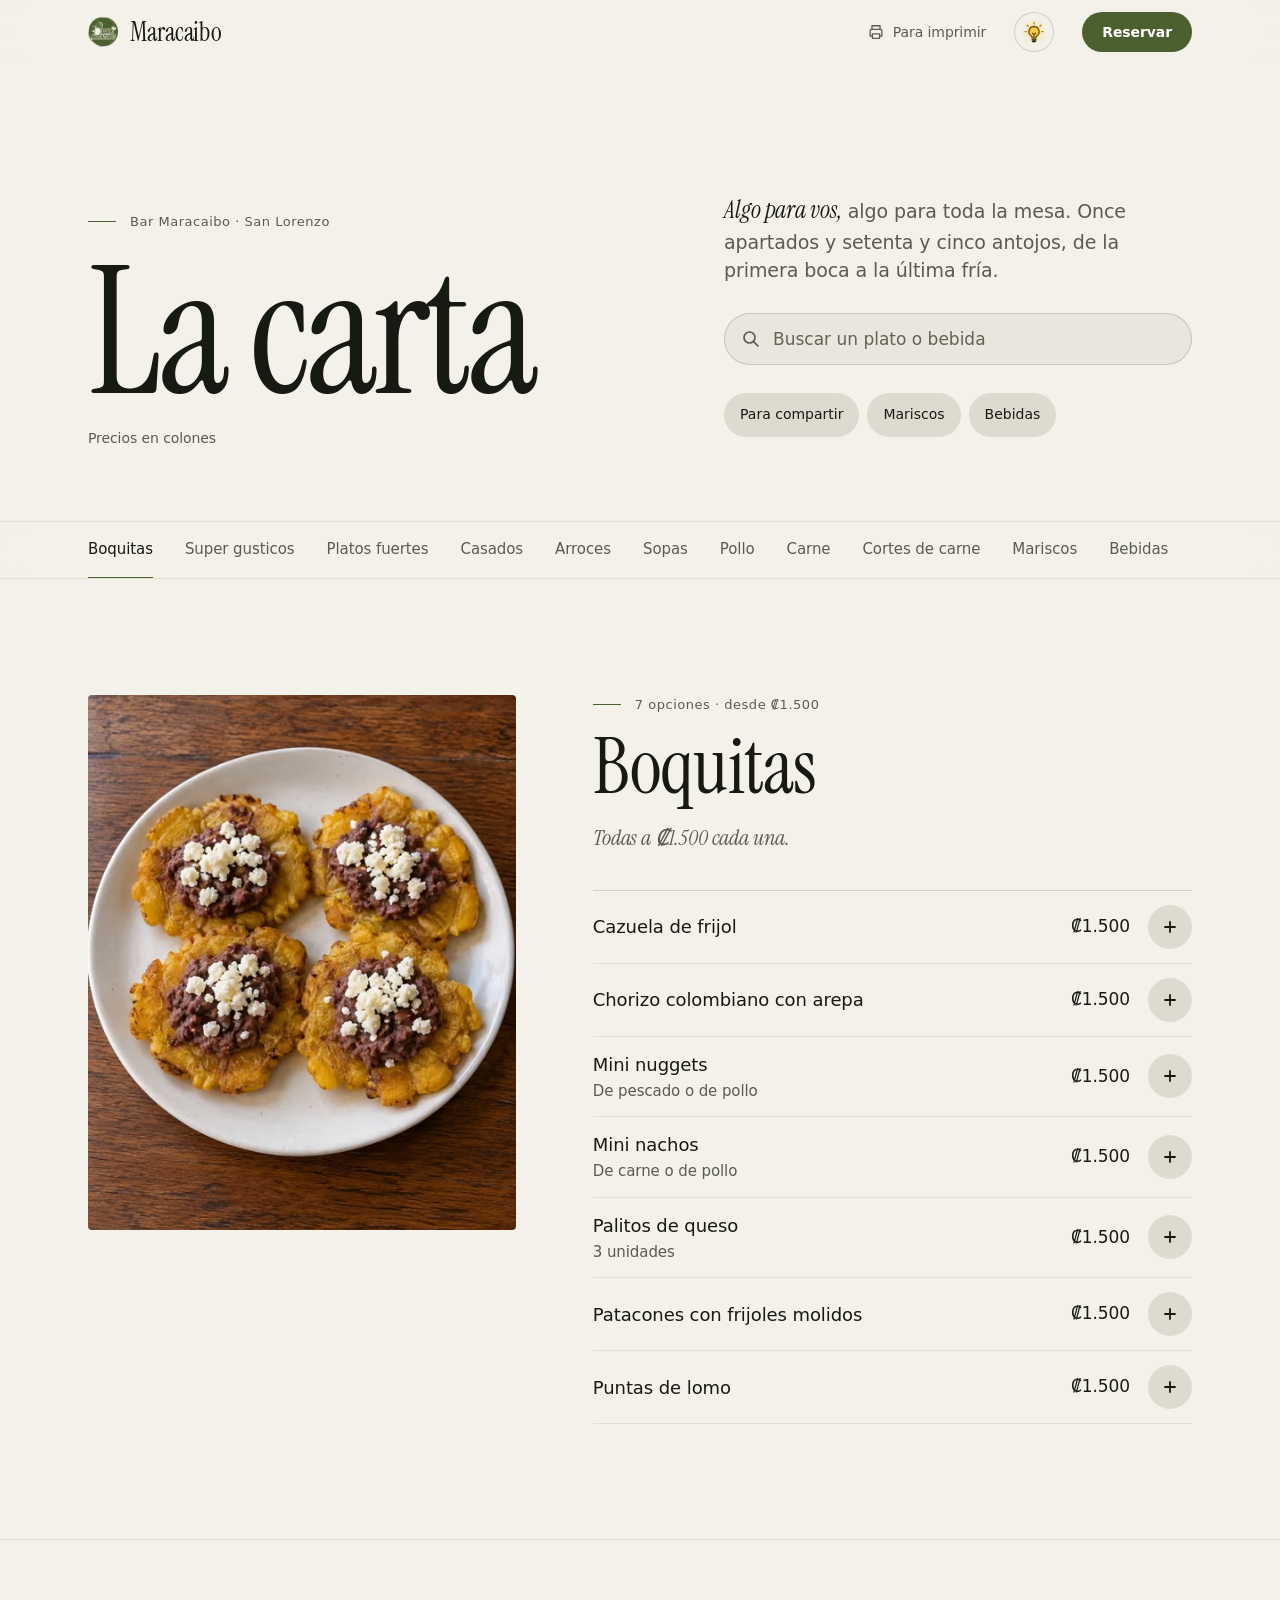
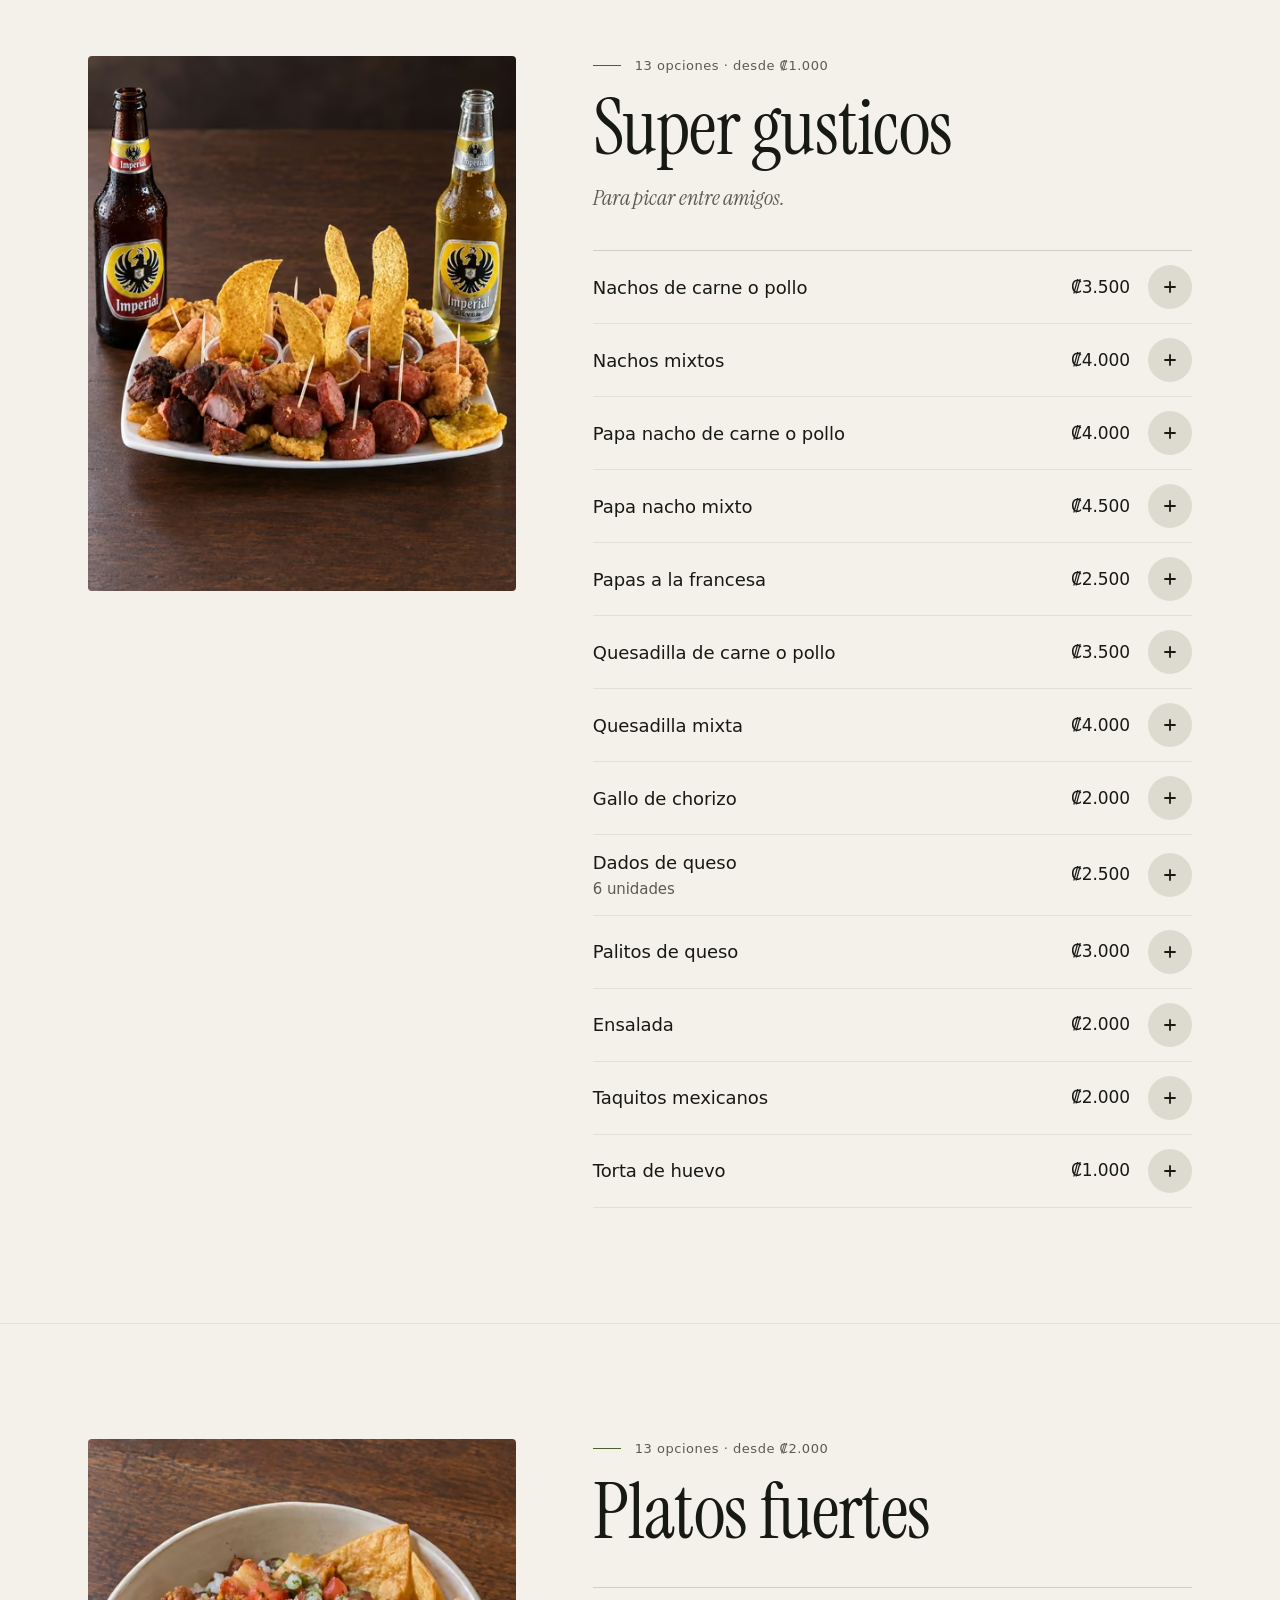
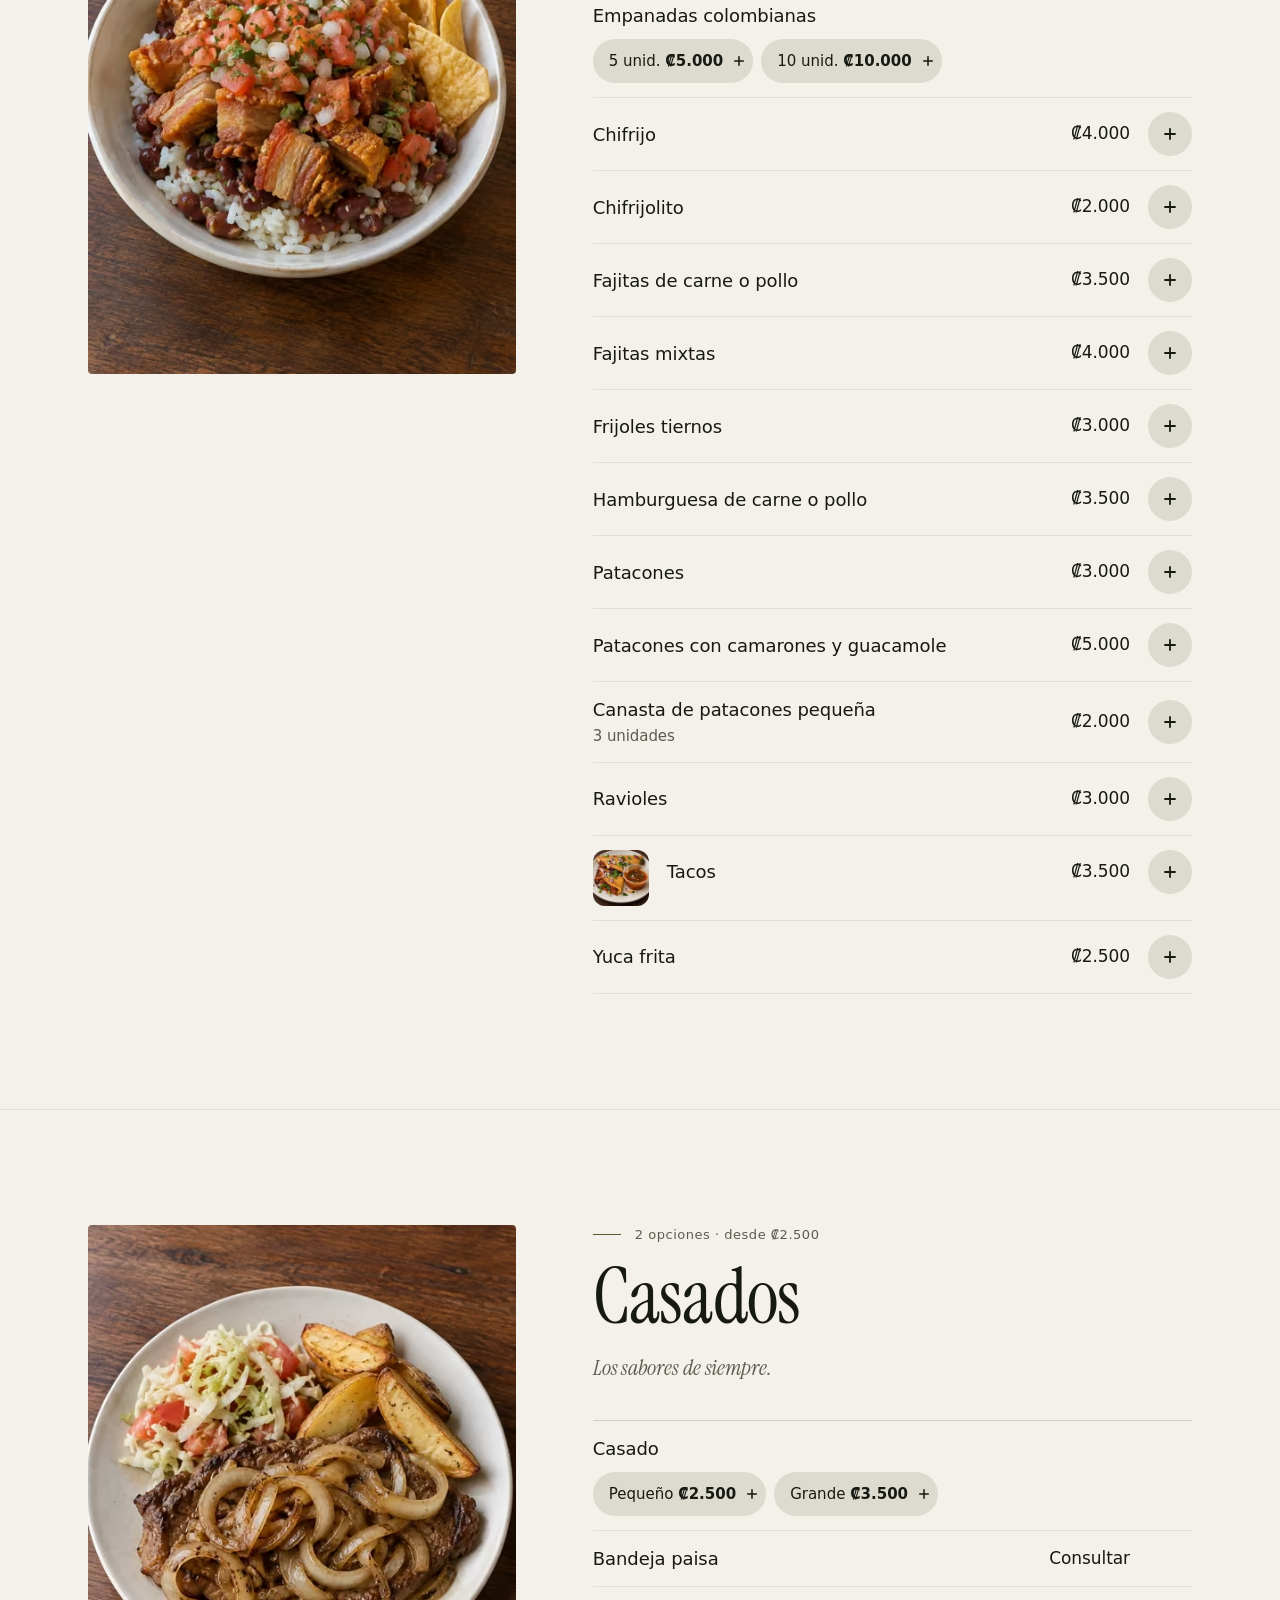
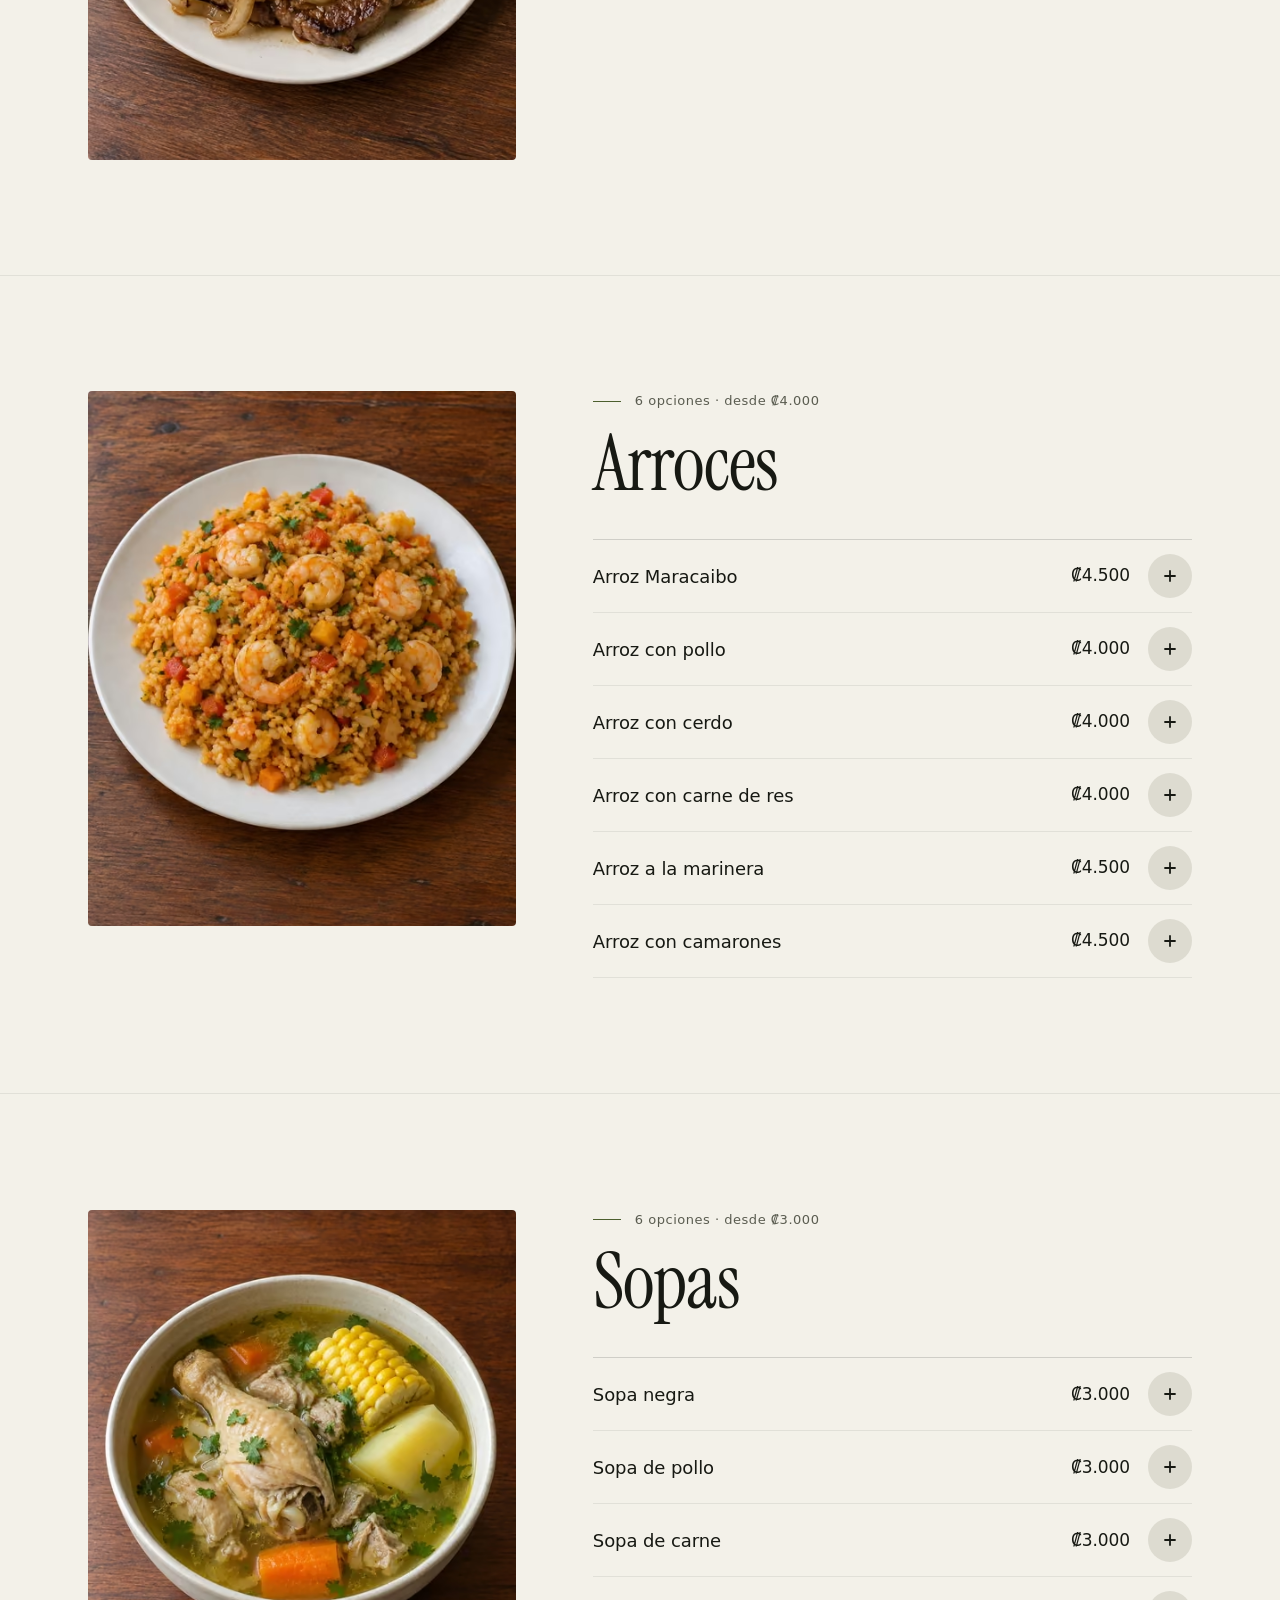
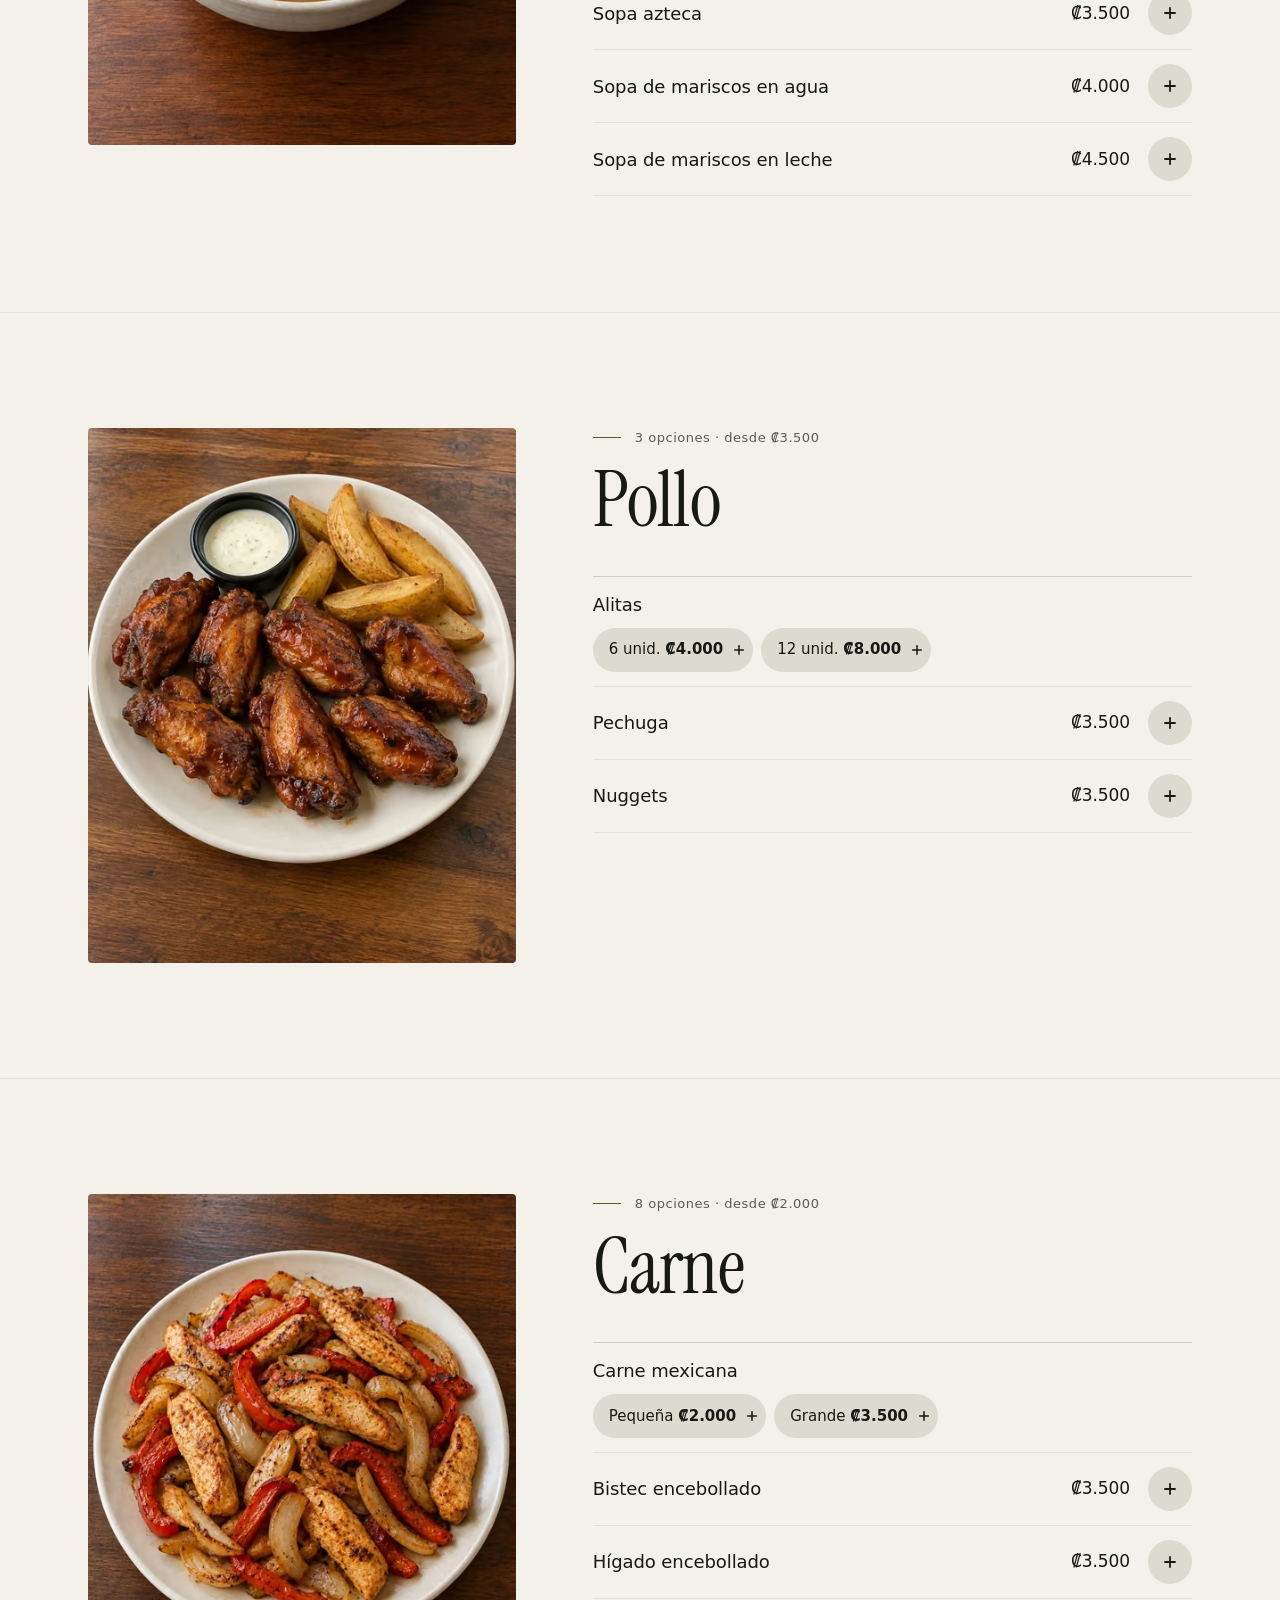
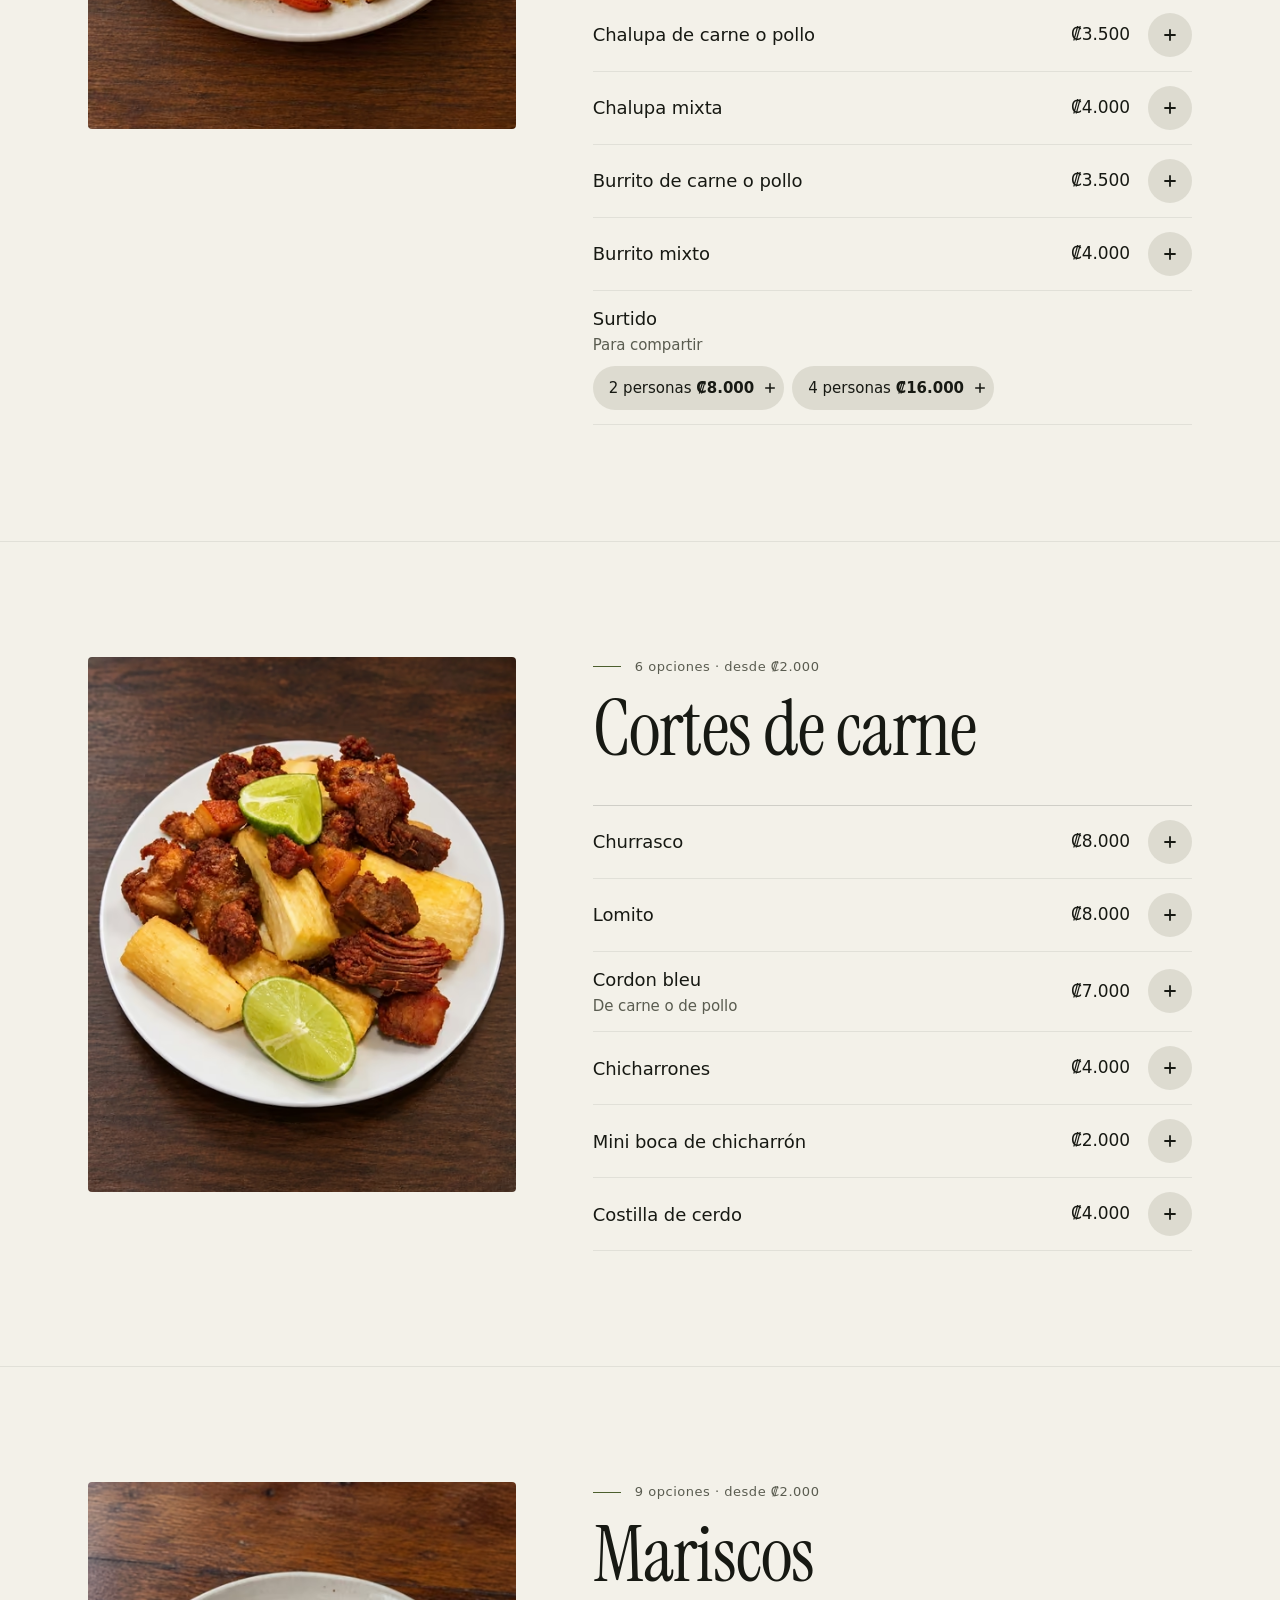
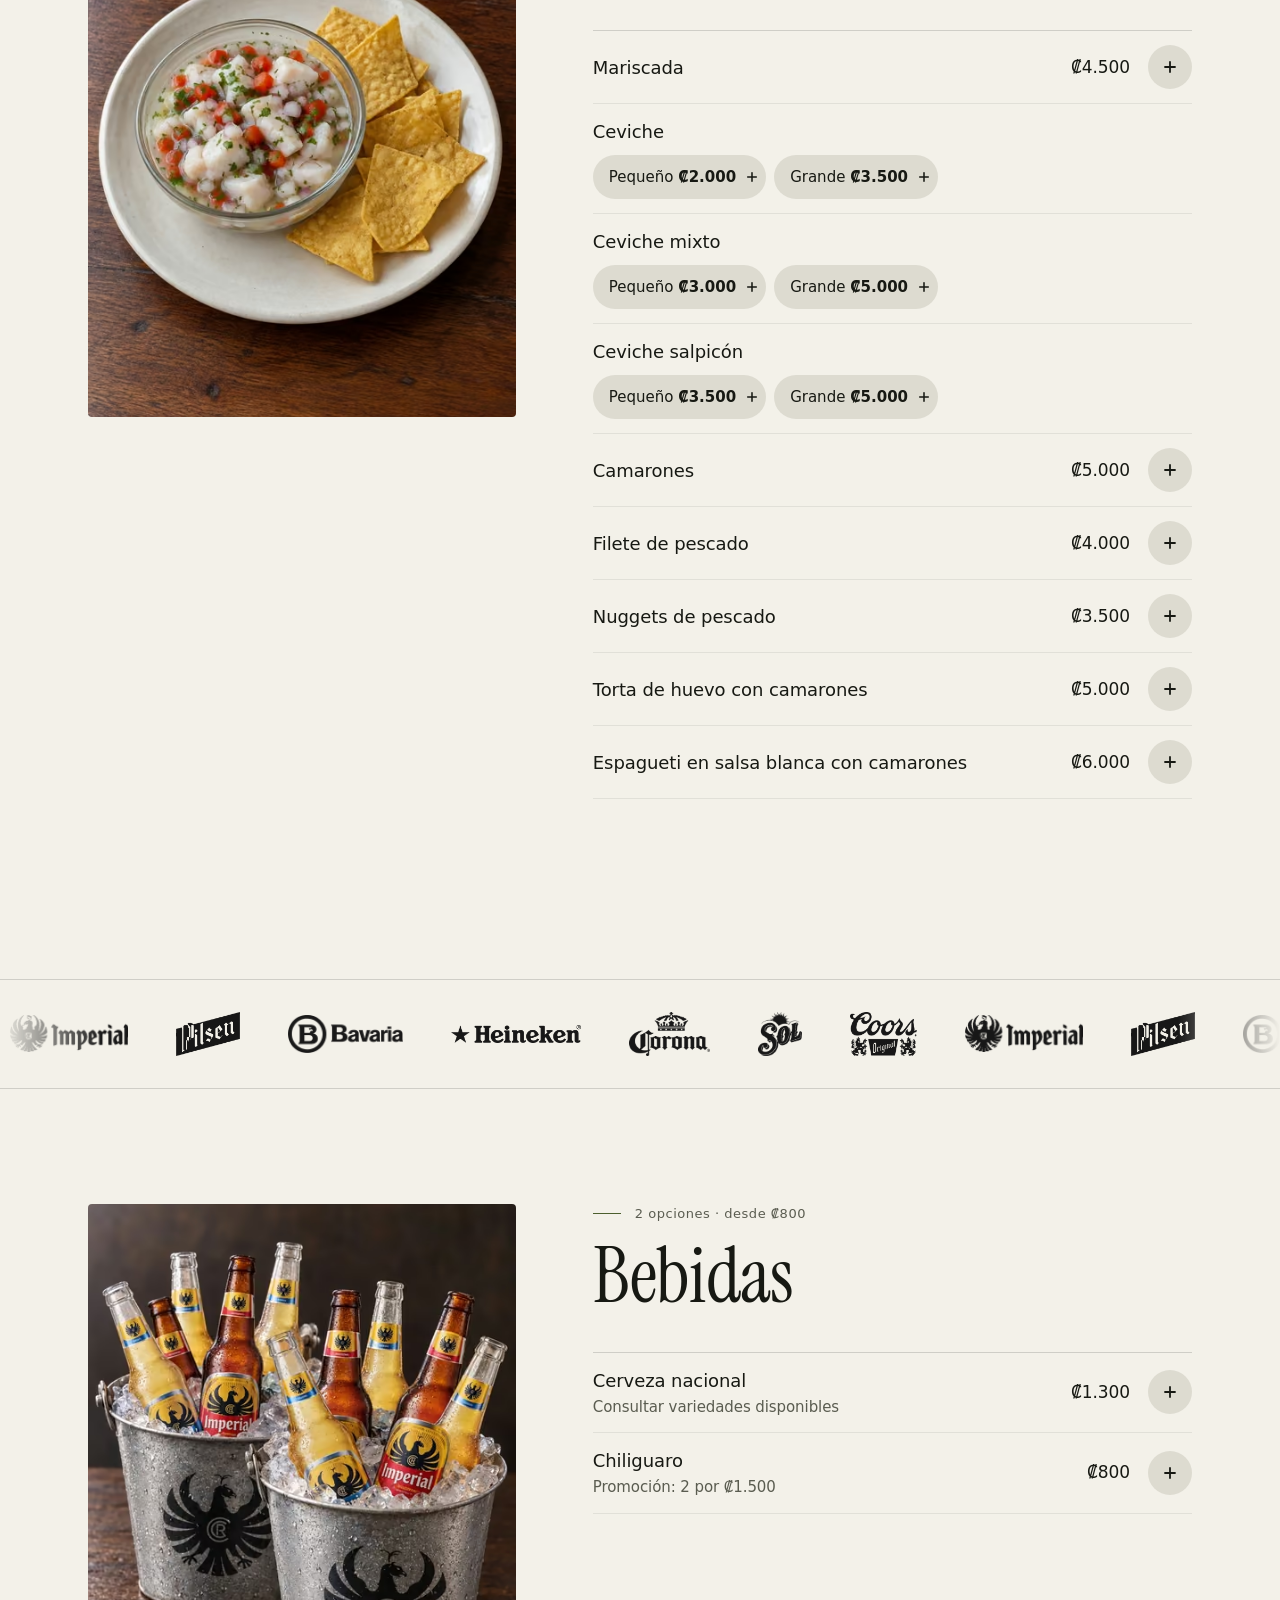
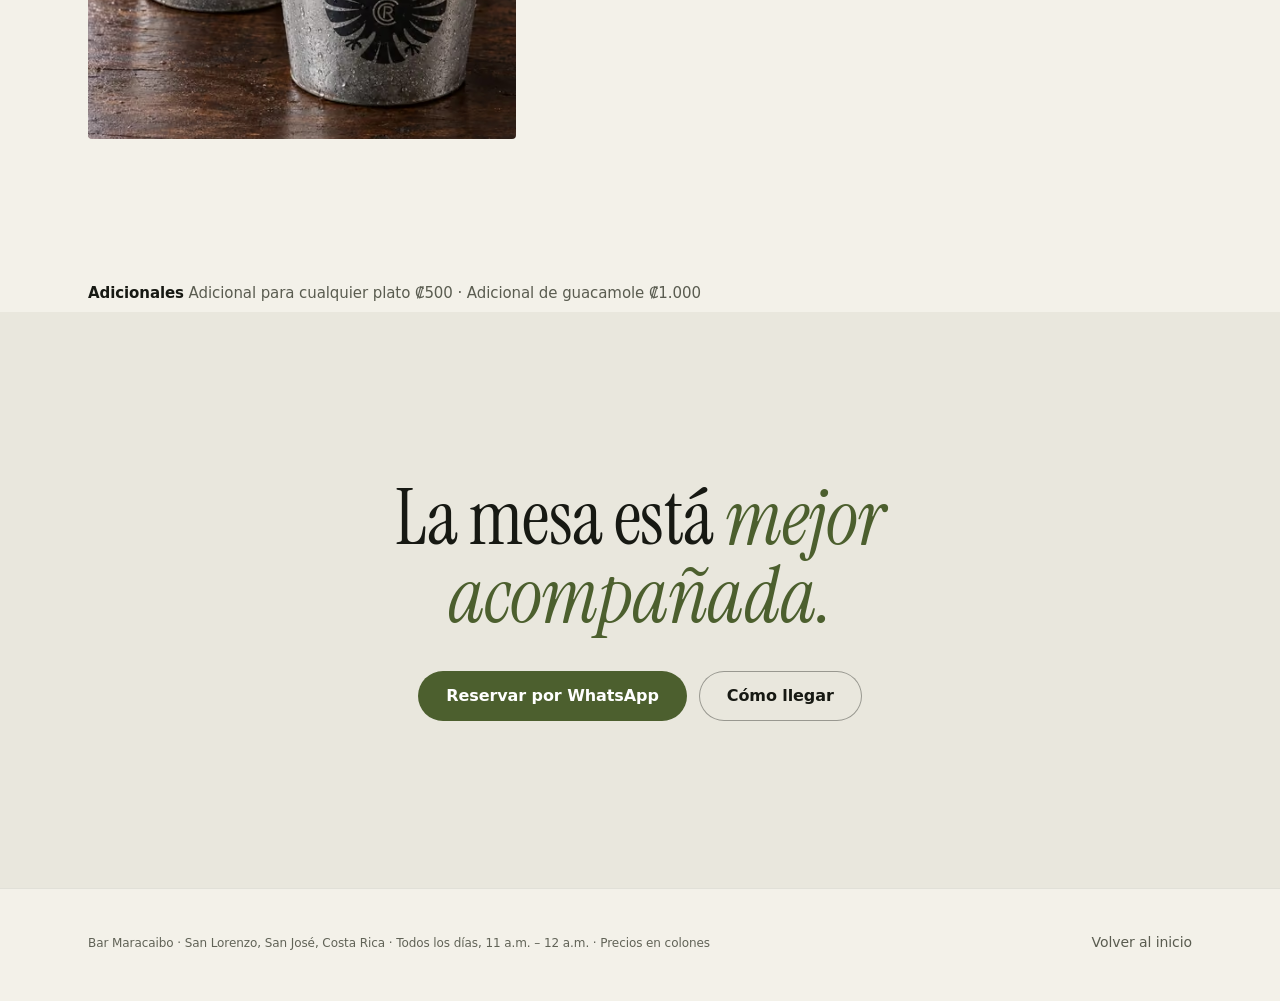
==== commit ad480682: "Carrusel «Nuestras cervezas» en la portada y la carta - img/marcas/: logos de Imperial, Pilsen, Bava" ====
--- a/menu.html
+++ b/menu.html
@@ -11,6 +11,7 @@
 <link rel="icon" type="image/png" sizes="48x48" href="favicon.png">
 <link rel="apple-touch-icon" href="logo-maracaibo-web.png">
 <link rel="manifest" href="manifest.webmanifest">
+<meta name="mobile-web-app-capable" content="yes">
 <meta name="apple-mobile-web-app-capable" content="yes">
 <meta name="apple-mobile-web-app-title" content="Maracaibo">
 <meta name="apple-mobile-web-app-status-bar-style" content="black-translucent">
@@ -30,6 +31,7 @@
 <link rel="stylesheet" href="carta.css">
 <script src="config.js" defer></script>
 <script src="menu-datos.js" defer></script>
+<script src="img/marcas/marcas.js" defer></script>
 <script src="img/imagenes.js" defer></script>
 <script src="comun.js" defer></script>
 <script src="carta.js" defer></script>
--- a/tokens.css
+++ b/tokens.css
@@ -38,6 +38,8 @@
   --luz:#f7c948;--luz-borde:#7a5600;--luz-rayo:#b57c00;--luz-brillo:rgba(247,201,72,.75); /* bombillo encendido */
   --logo:var(--tinta);      /* logo monocromo: hueso en oscuro */
   --off-tinta:#7d7f72;      /* texto de controles deshabilitados · 3.6:1 sobre --ctrl */
+  --marca-mono:brightness(0) invert(94%) sepia(9%);   /* logos de cerveza en reposo: hueso */
+  --marca-placa:#f2f0e7;    /* al pasar: logo a color sobre placa hueso (Imperial y Corona son oscuros) */
   color-scheme:dark;
 }
 /* ---------- Colores: clara ---------- */
@@ -57,6 +59,8 @@
     --mapa:saturate(.6) contrast(.95);
     --logo:var(--musgo);
     --off-tinta:#6f7165;
+    --marca-mono:brightness(0) invert(9%);   /* tinta */
+    --marca-placa:transparent;
     color-scheme:light;
   }
 }
@@ -69,6 +73,7 @@
   --sombra:rgba(40,38,30,.18);
   --mapa:saturate(.6) contrast(.95);
   --logo:var(--musgo);--off-tinta:#6f7165;
+  --marca-mono:brightness(0) invert(9%);--marca-placa:transparent;
   color-scheme:light;
 }
 
@@ -103,3 +108,29 @@
   /* radios */
   --r-sm:12px;--r:20px;--r-lg:24px;--r-pill:999px;
 }
+
+/* ---------- Carrusel «Nuestras cervezas» (index.html y menu.html) ----------
+   Franja de borde a borde; los logos pasan solos en vuelta infinita solo con CSS: dos juegos iguales y
+   translateX(-50%) = exactamente un juego. Se pausa al pasar el mouse o con el foco adentro.
+   En reposo, un solo color (--marca-mono); al pasar, tocar o enfocar, el color original.
+   Con «reducir movimiento»: quieta, centrada y se desliza con el dedo. */
+.marcas{border-block:1px solid var(--linea);padding-block:14px}
+.marcas-view{--px:10px;overflow:hidden;padding-block:10px;
+  -webkit-mask-image:linear-gradient(90deg,transparent,#000 8%,#000 92%,transparent);mask-image:linear-gradient(90deg,transparent,#000 8%,#000 92%,transparent)}
+.marcas-track{display:flex;width:max-content;animation:marcas 30s linear infinite}
+.marcas-view:hover .marcas-track,.marcas-view:focus-within .marcas-track{animation-play-state:paused}
+@keyframes marcas{to{transform:translateX(-50%)}}
+/* 48 px entre logos: el hueco del flex más el relleno de la placa de cada lado */
+.marcas-set{display:flex;align-items:center;gap:calc(48px - 2 * var(--px));margin:0;padding:0 calc(48px - 2 * var(--px)) 0 0;list-style:none}
+.marca{display:flex;align-items:center;padding:8px var(--px);border-radius:var(--r-sm);transition:background-color .25s var(--ease)}
+.marca img{display:block;max-width:none;filter:var(--marca-mono);transition:filter .25s var(--ease)}
+.marca:hover,.marca:focus,.marca:active{background:var(--marca-placa)}
+.marca:hover img,.marca:focus img,.marca:active img{filter:none}
+@media (prefers-reduced-motion:reduce){
+  .marcas-view{overflow-x:auto;overscroll-behavior-x:contain;scrollbar-width:none;
+    -webkit-mask-image:linear-gradient(90deg,transparent,#000 16px,#000 calc(100% - 16px),transparent);mask-image:linear-gradient(90deg,transparent,#000 16px,#000 calc(100% - 16px),transparent)}
+  .marcas-view::-webkit-scrollbar{display:none}
+  .marcas-track{animation:none;margin-inline:auto}
+  .marcas-set{padding-inline:var(--gutter)}
+  .marcas-set[aria-hidden]{display:none}
+}
--- a/carta.css
+++ b/carta.css
@@ -112,6 +112,9 @@
 .status:empty{padding-top:0}
 .cat{padding-block:clamp(72px,9vw,120px);border-bottom:1px solid var(--linea-2)}
 .cat:last-child{border-bottom:0}
+/* Nuestras cervezas, compacta y sin titular, arriba de Bebidas (la franja está en tokens.css) */
+.cervezas-compacta{padding-top:clamp(40px,6vw,64px)}
+.cat:has(+ .cervezas-compacta){border-bottom:0}
 /* Adicionales: una nota compacta al final, sin foto */
 .extras{padding-block:28px 8px;font-size:.9375rem;color:var(--gris);text-wrap:pretty}
 .extras b{color:var(--tinta);font-weight:600}
@@ -259,7 +262,7 @@
 @media (prefers-contrast:more){:root{--linea:color-mix(in srgb,var(--tinta) 45%,transparent);--linea-2:color-mix(in srgb,var(--tinta) 28%,transparent)}.lede,.kicker,.dish small,.cat-note{color:var(--tinta)}}
 @media print{
   :root{--fondo:#fff;--sup:#fff;--tinta:#111;--gris:#555;--musgo:#4c5f2e}
-  .nav,.tabs,.search,.filters,.closing,.footer,.cat-photo,.add,.order-bar,.toast{display:none!important}
+  .nav,.tabs,.search,.filters,.closing,.footer,.cat-photo,.add,.order-bar,.toast,.cervezas,.thumb{display:none!important}
   .cat{break-inside:avoid;padding-block:24px}
   .cat-grid{grid-template-columns:1fr}
 }
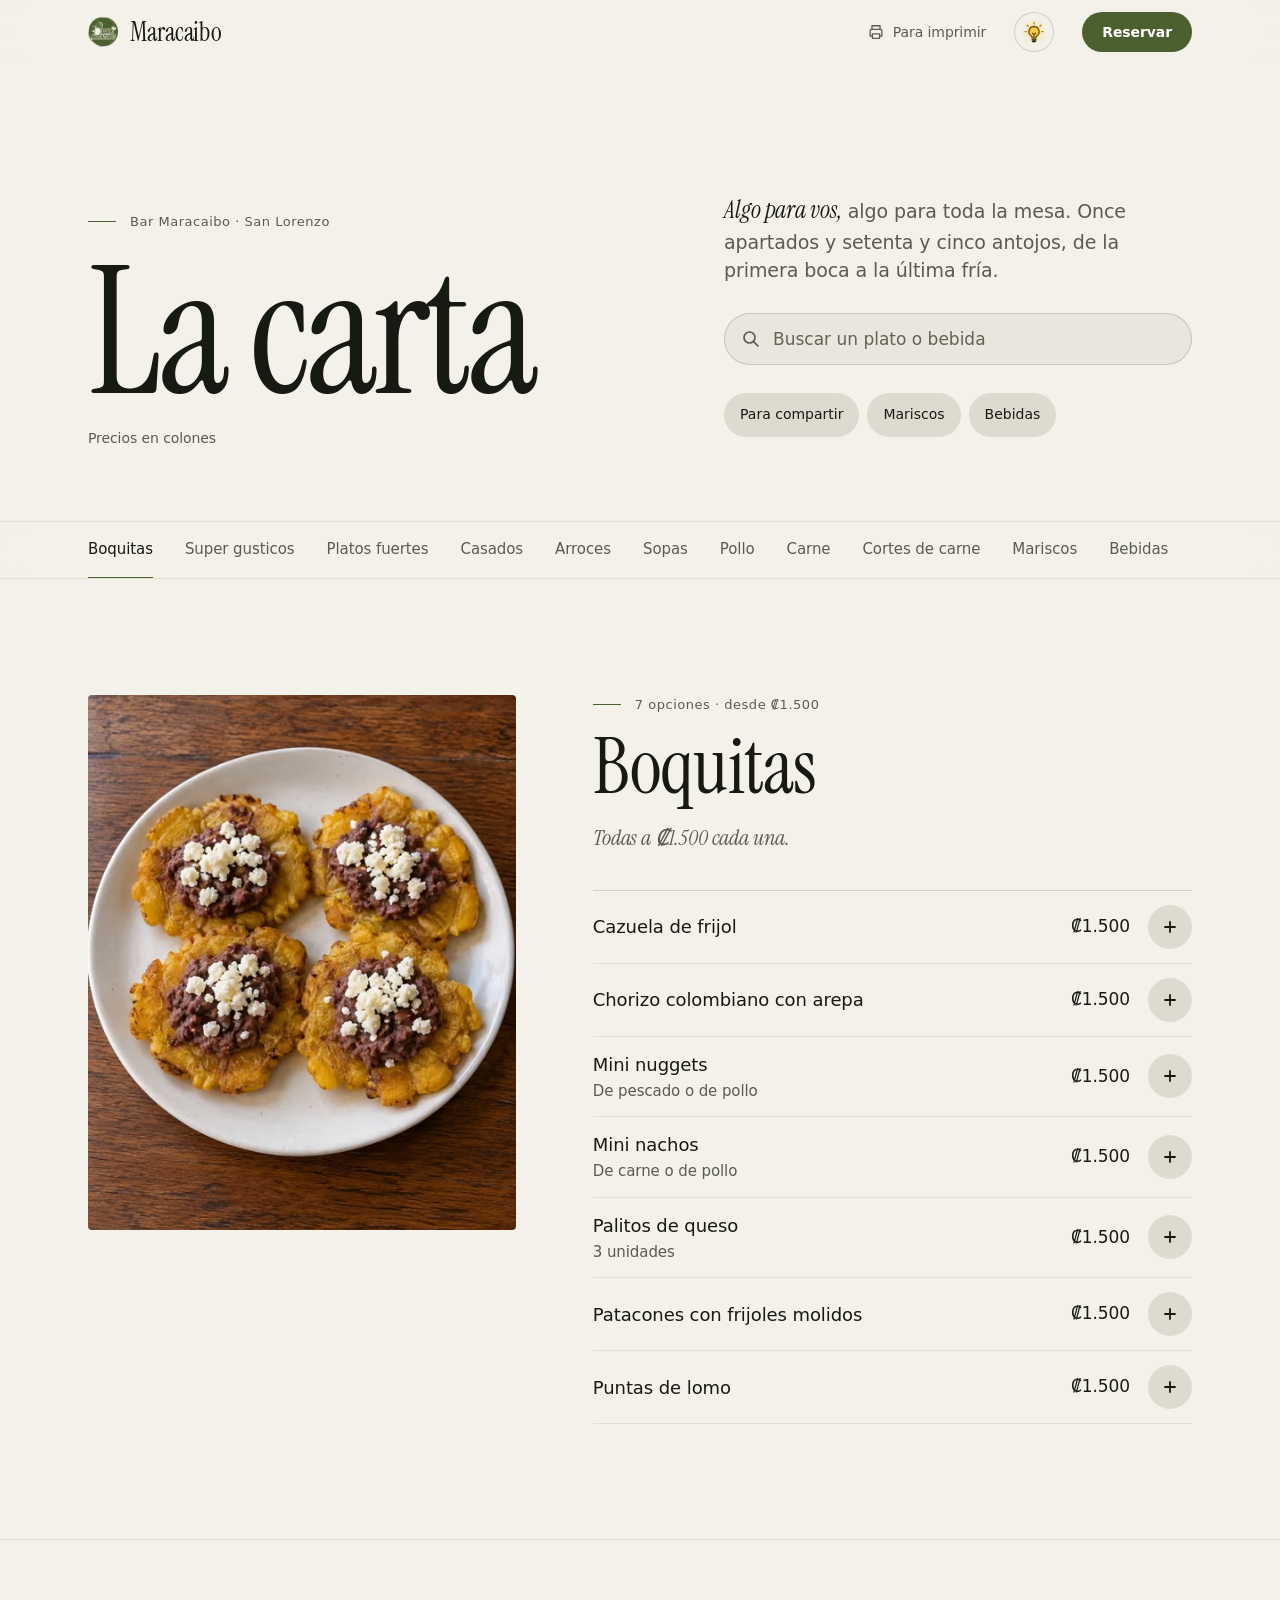
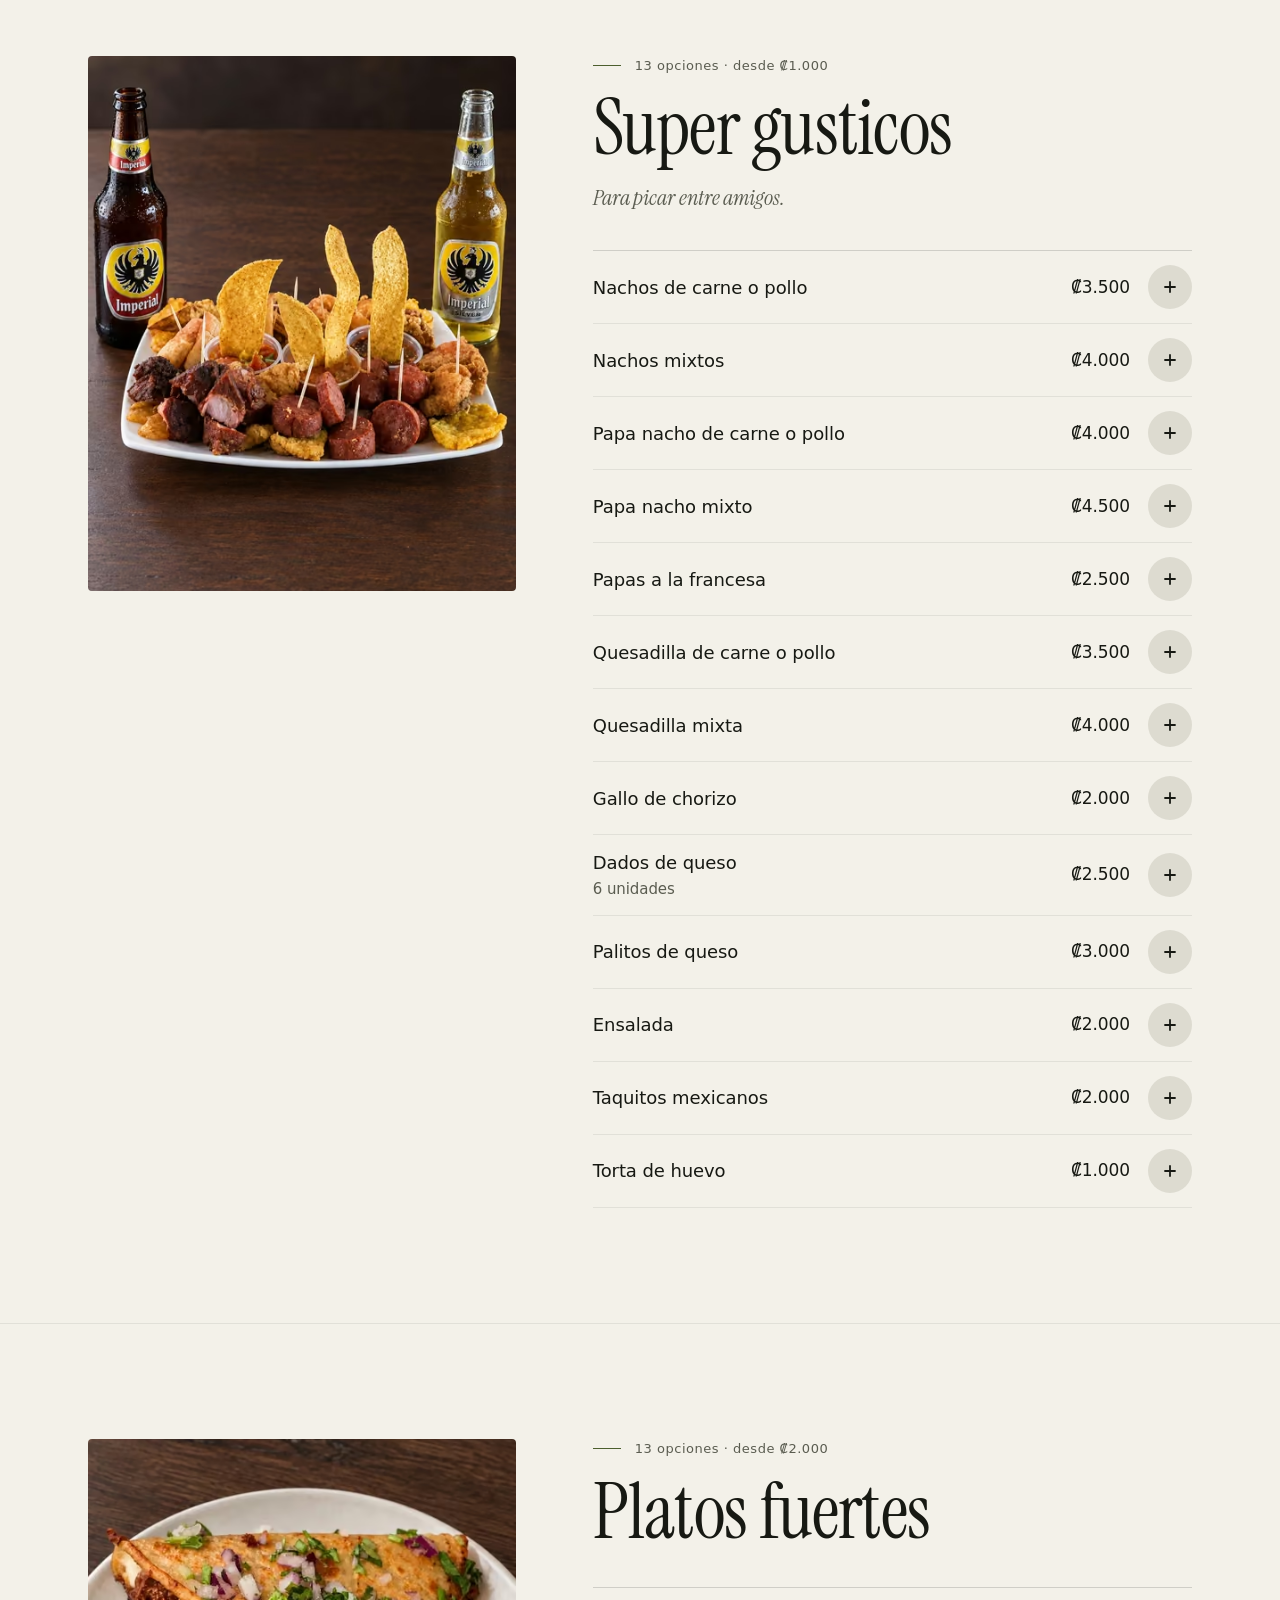
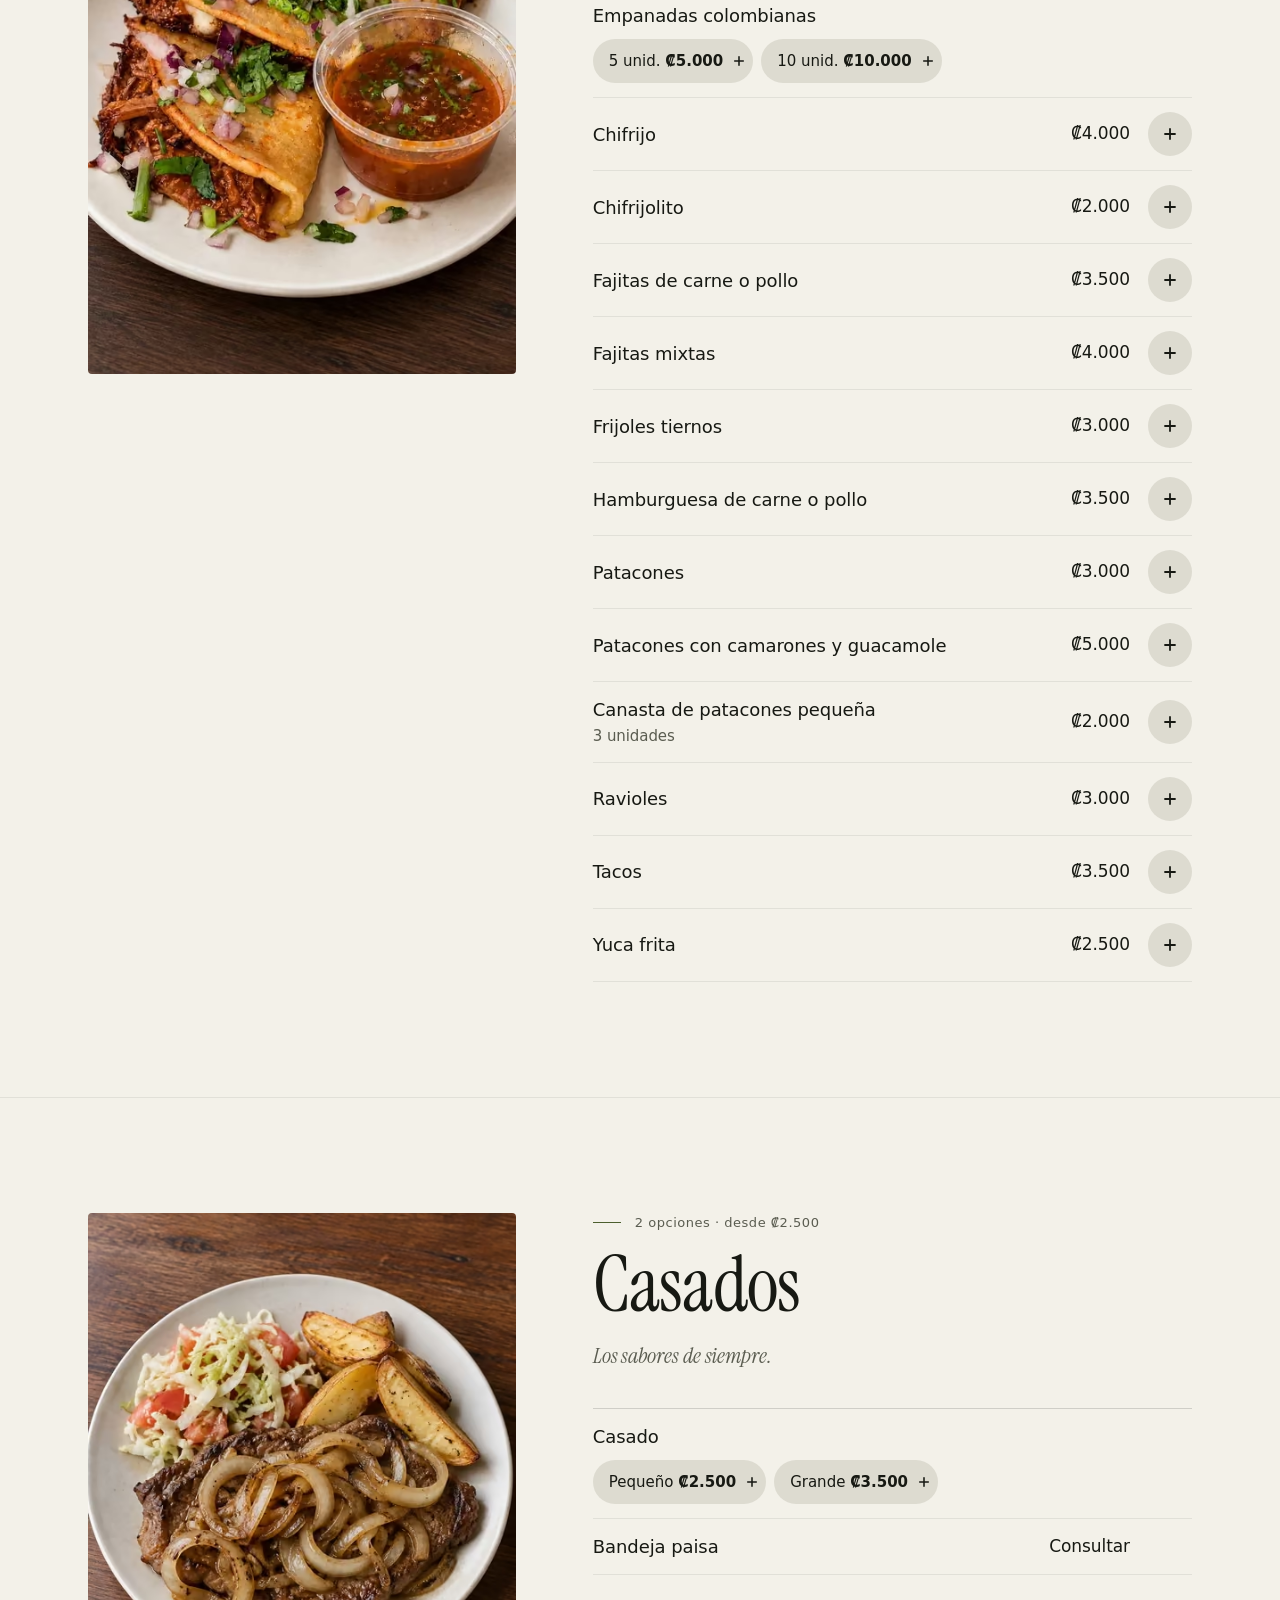
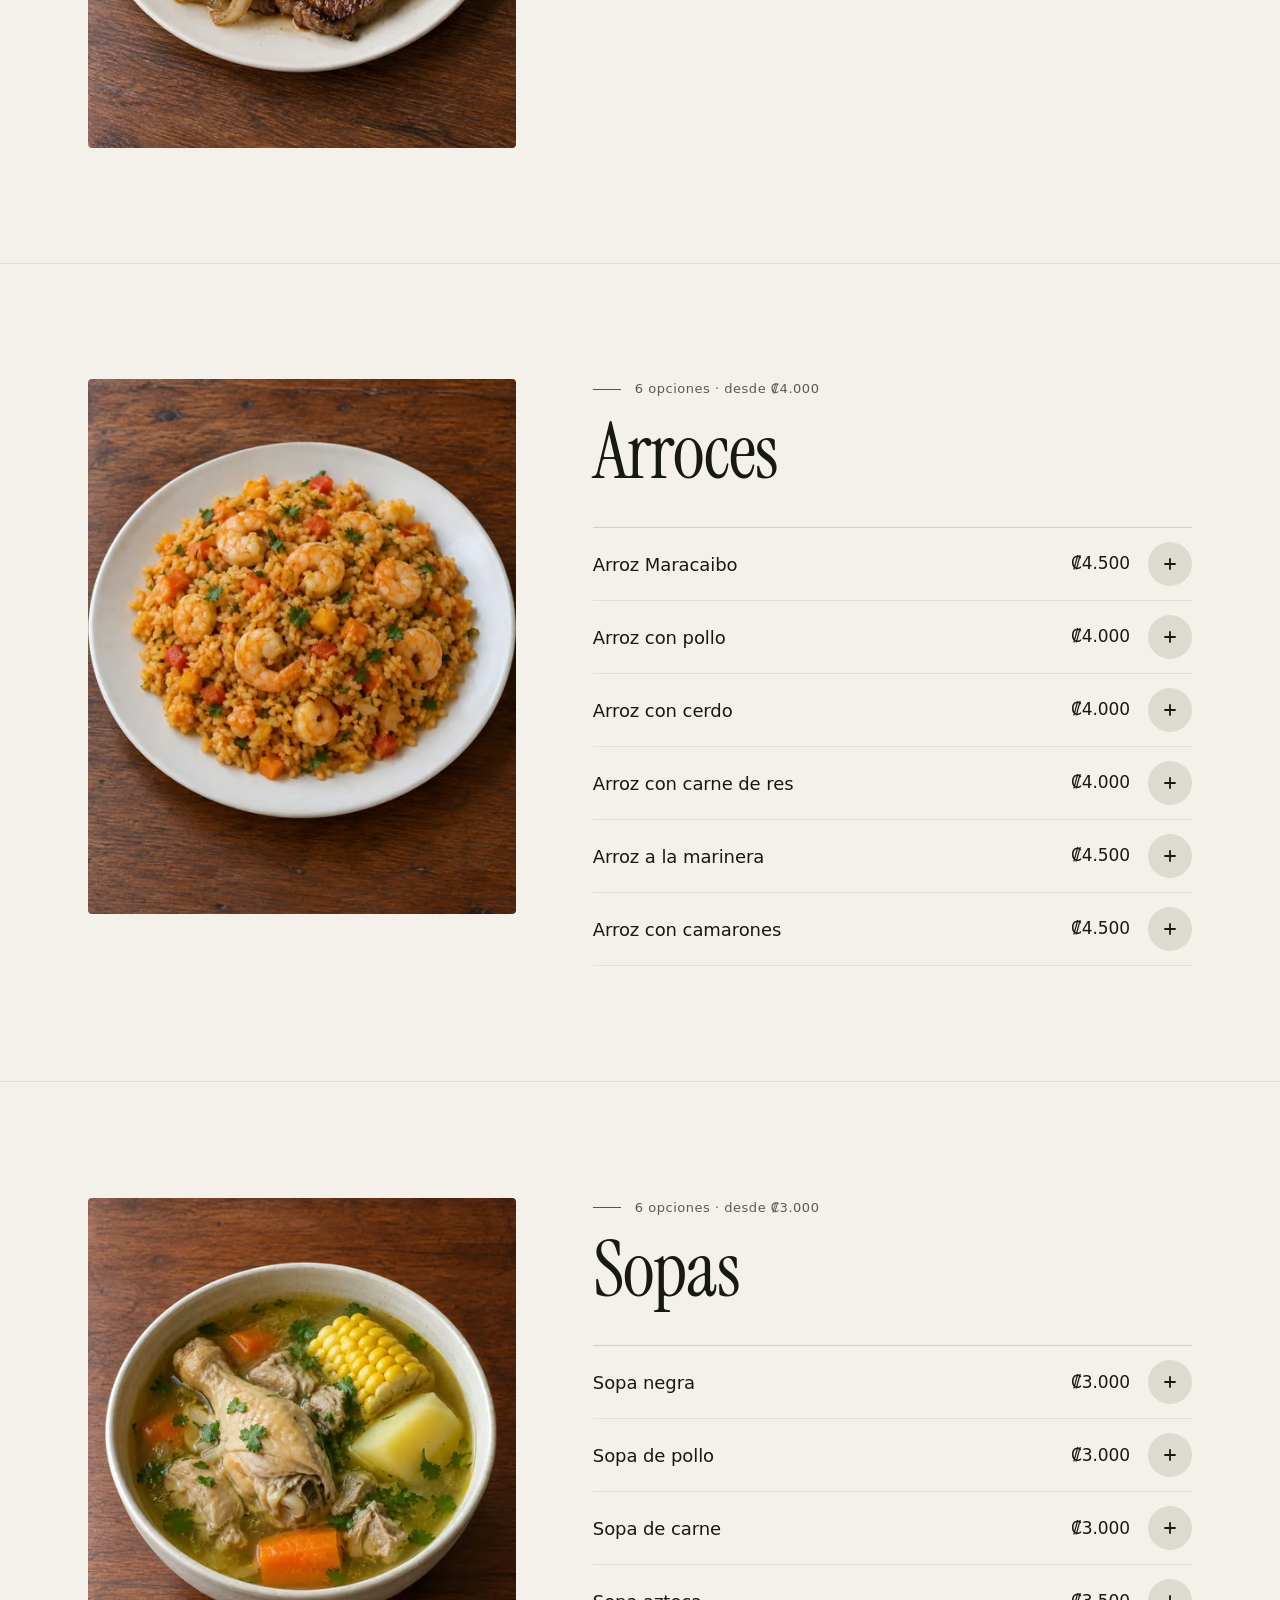
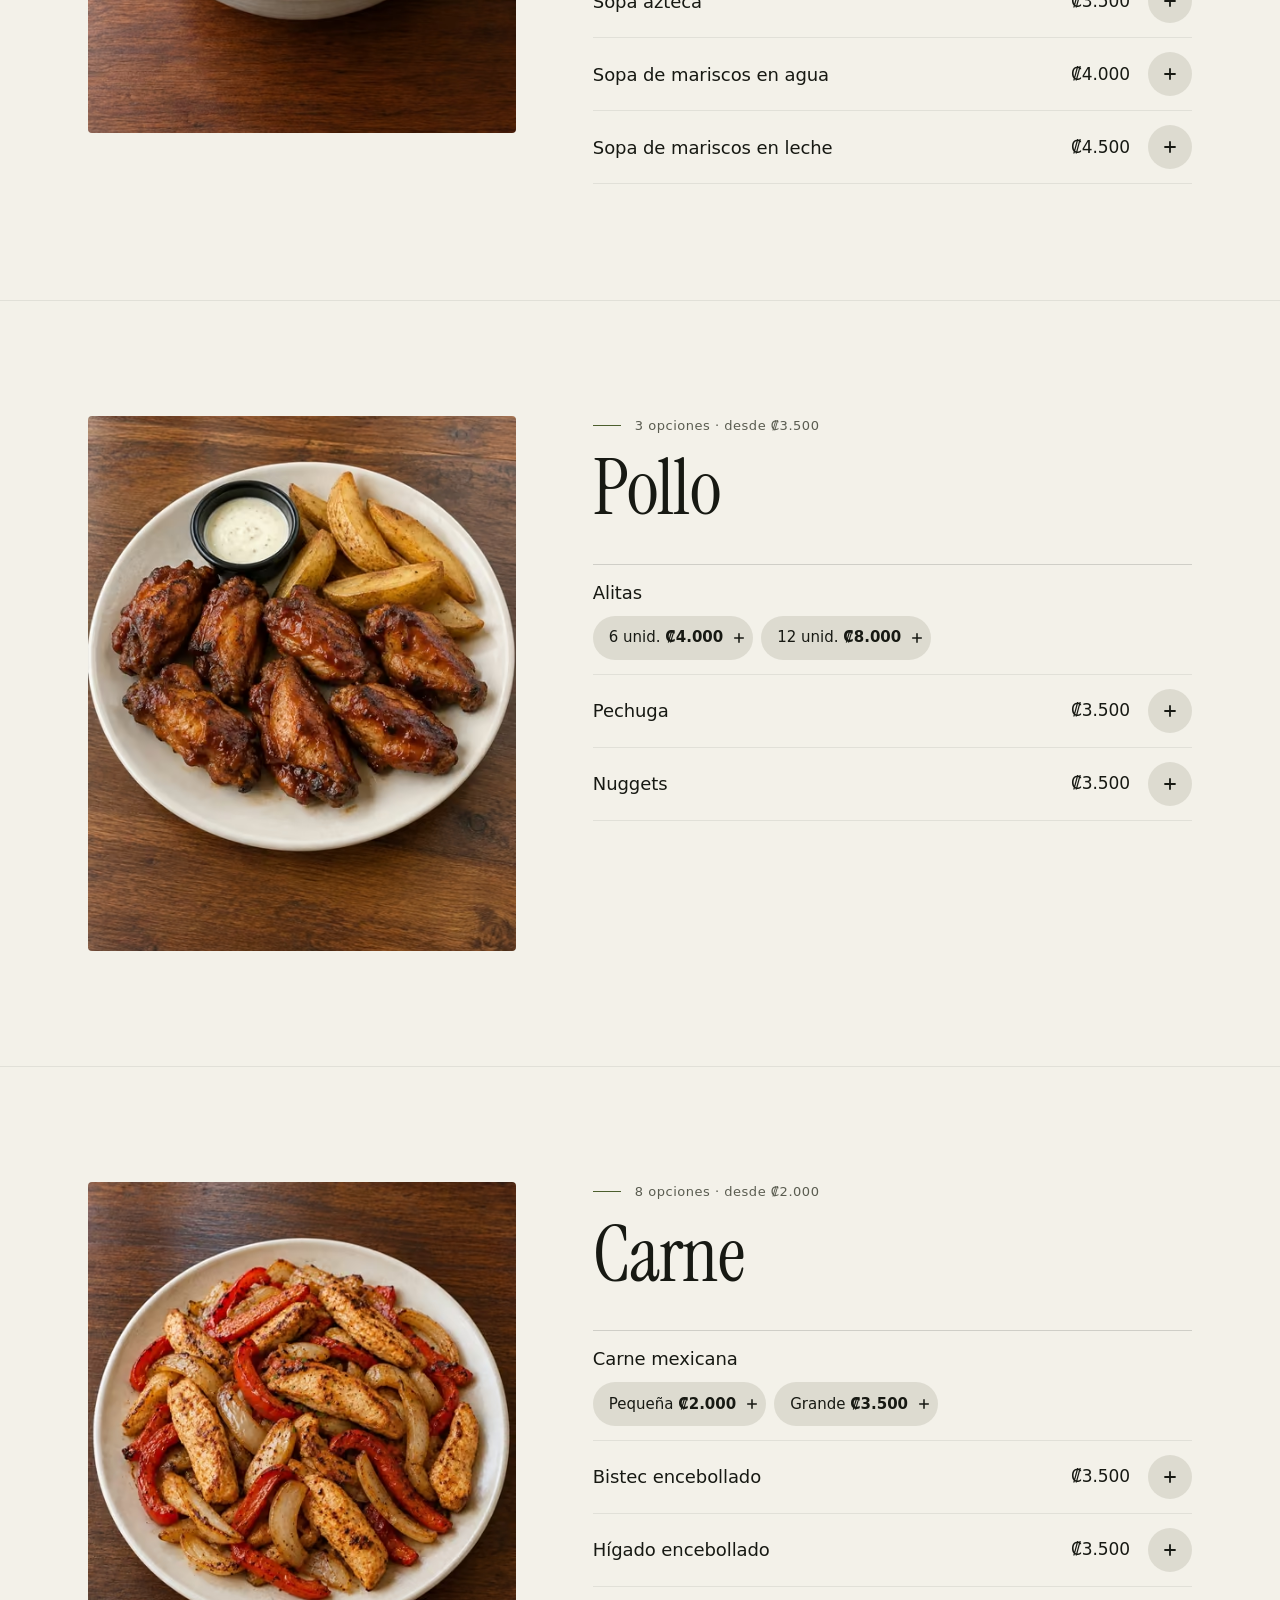
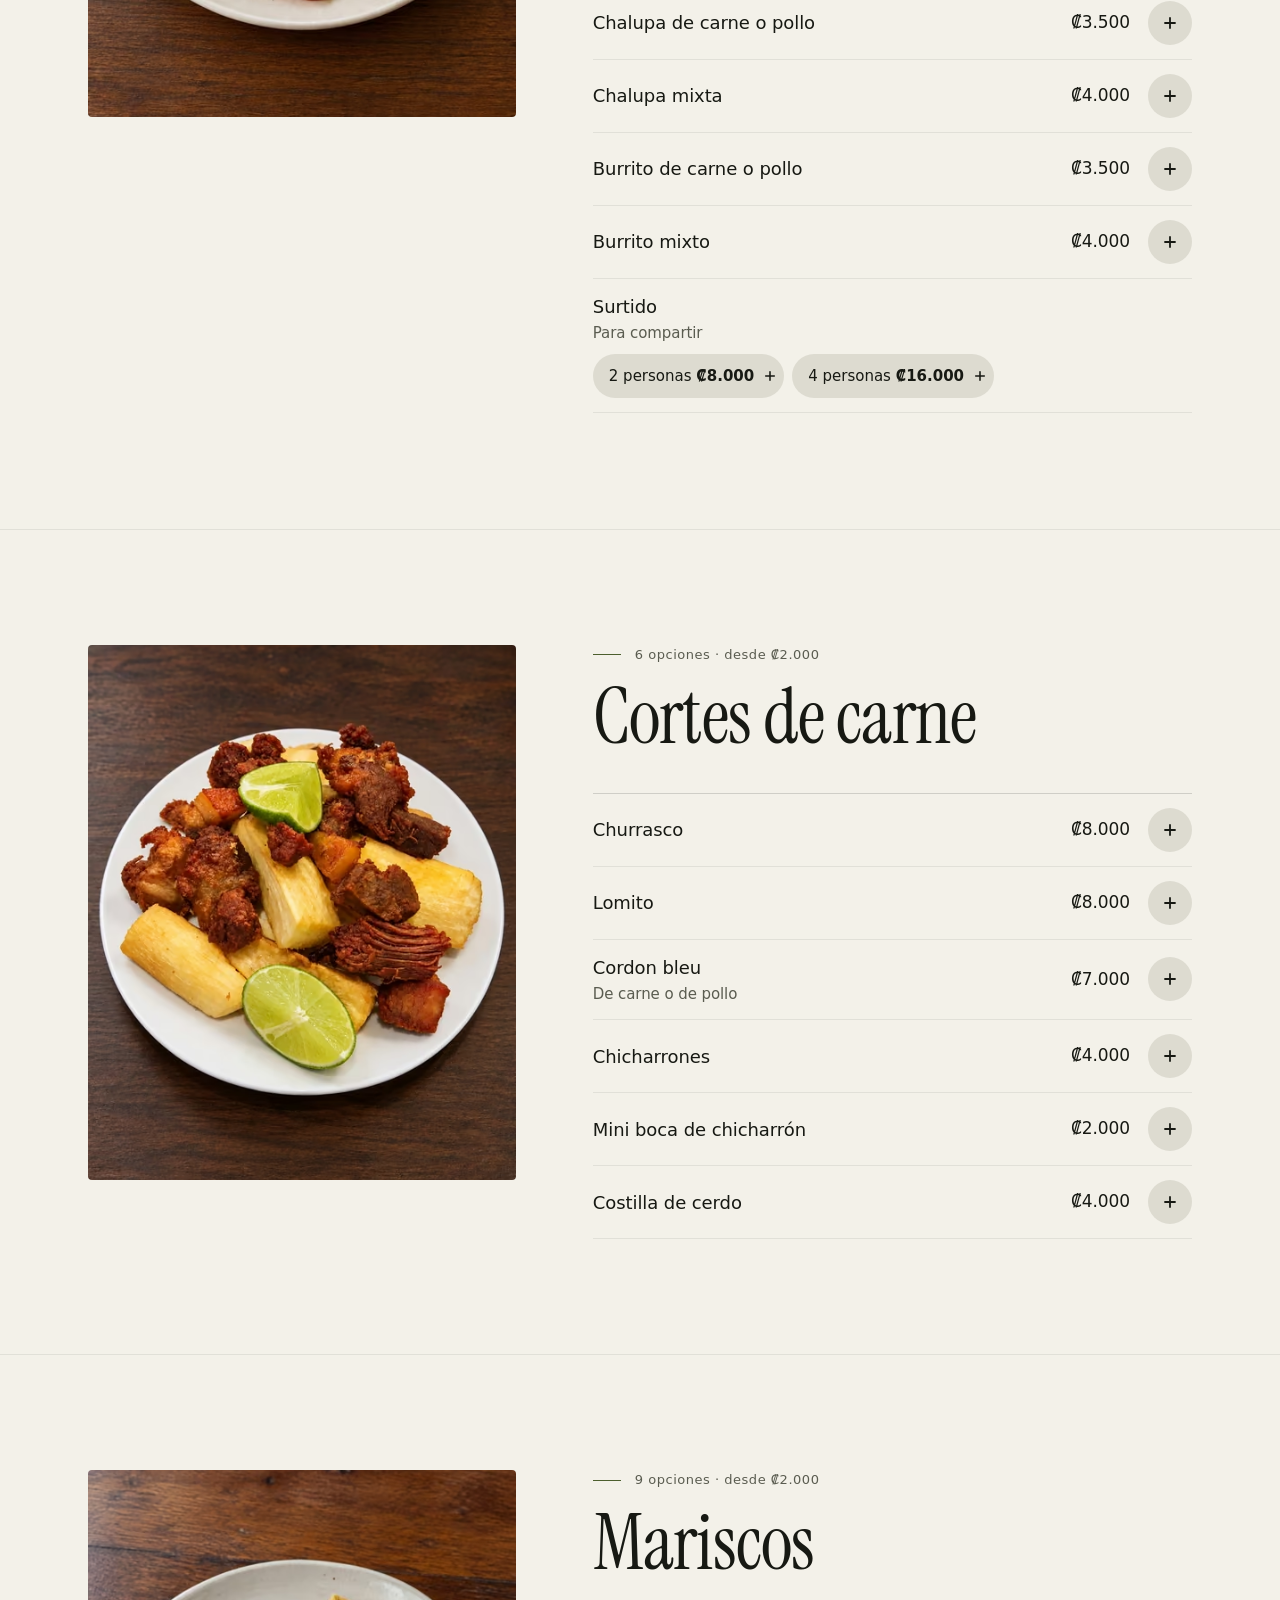
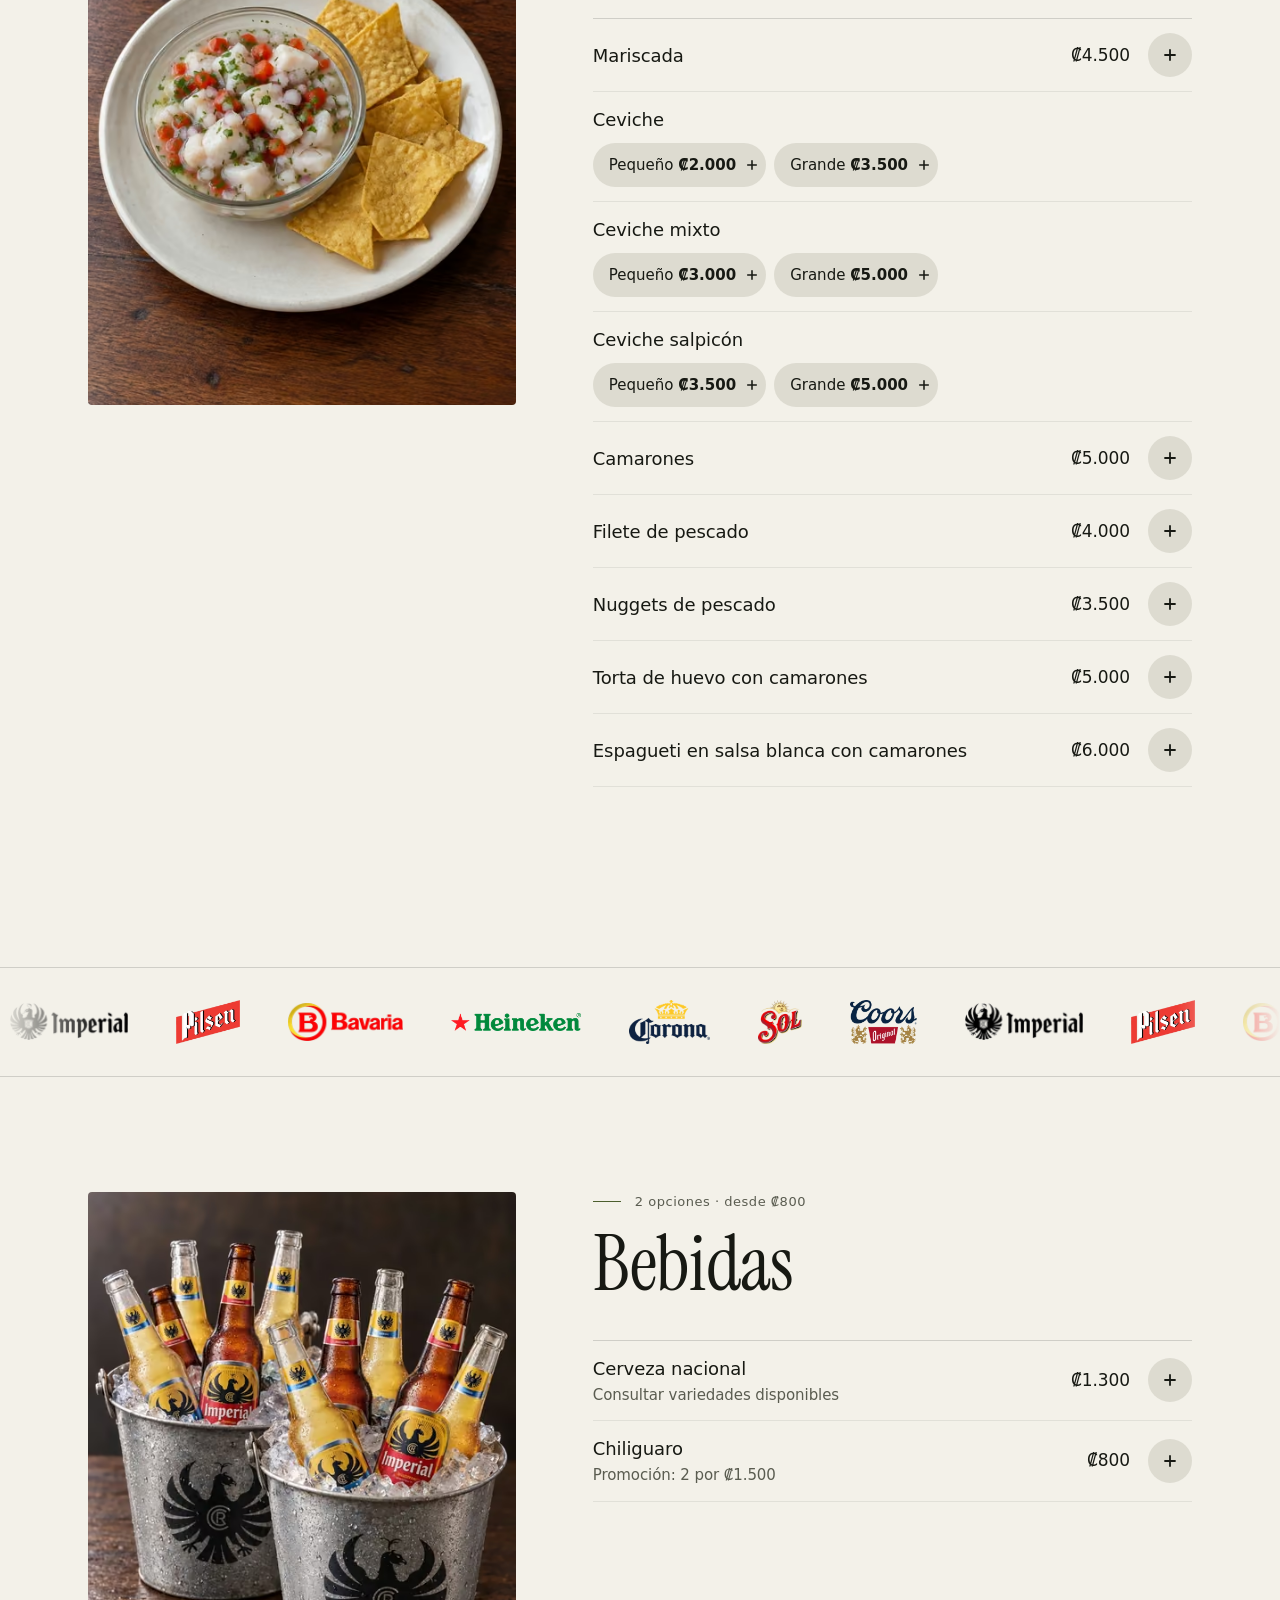
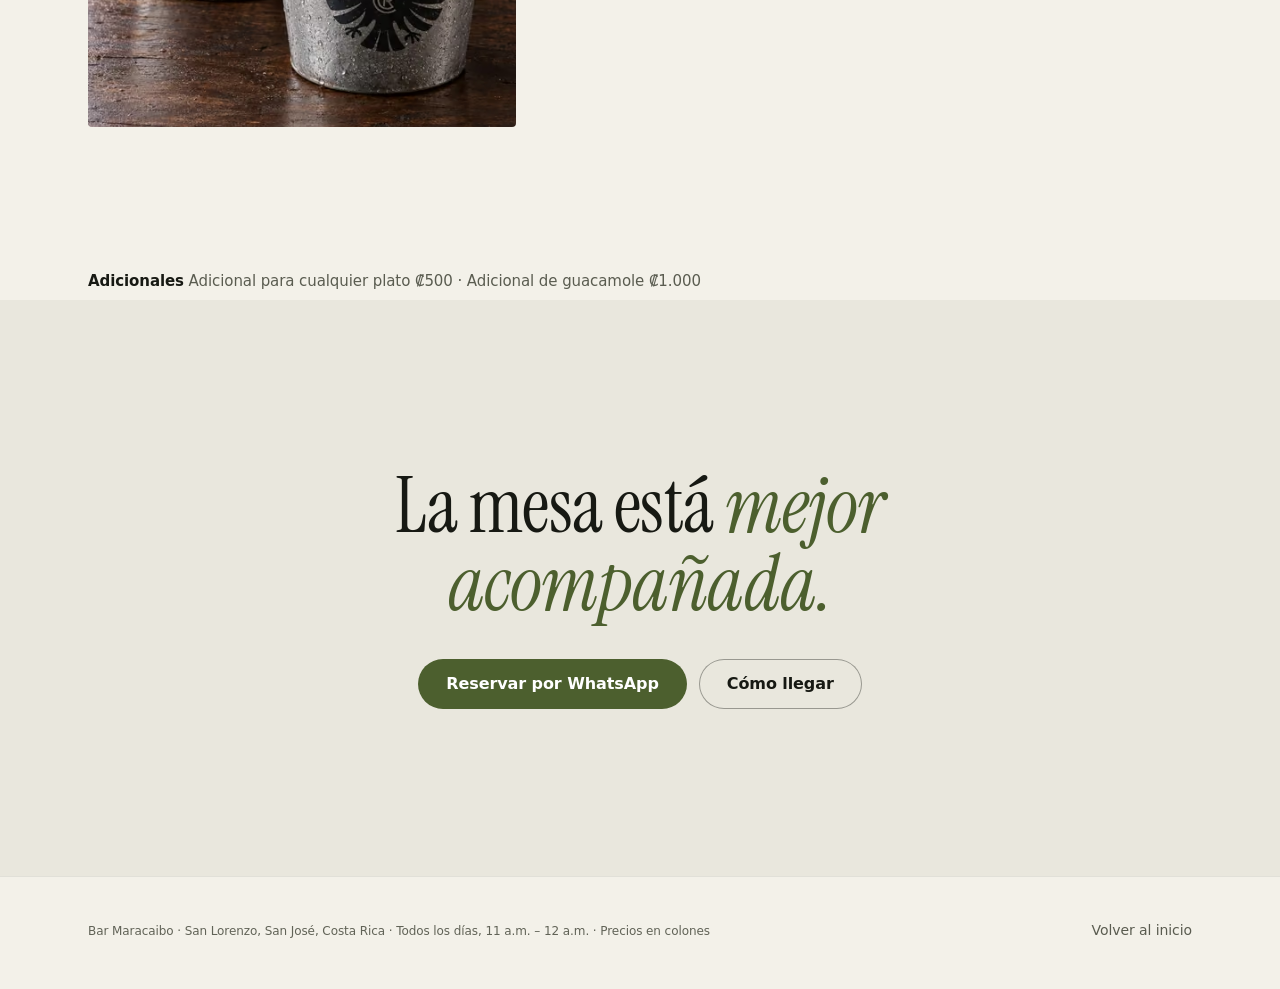
==== commit c5aeb87c: "Carta: la foto de los tacos pasa a ser la de Platos fuertes; platos sin miniatura - Platos fuertes u" ====
--- a/menu.html
+++ b/menu.html
@@ -143,14 +143,6 @@
   <p class="waiter-total" id="waiterTotal"></p>
   <button type="button" class="btn btn-line" id="waiterClose">Volver al pedido</button>
 </dialog>
-<!-- Foto de un plato (los que tienen "img" en menu-datos.js) -->
-<dialog class="order-sheet photo-sheet" id="photoSheet" aria-labelledby="photoName">
-  <div class="os-head">
-    <div><h2 id="photoName" class="display"></h2><p class="ps-price" id="photoPrice"></p></div>
-    <button type="button" class="os-close" id="photoClose" aria-label="Cerrar"><svg viewBox="0 0 12 12" aria-hidden="true"><path d="M3 3l6 6M9 3l-6 6"/></svg></button>
-  </div>
-  <figure class="ps-photo" id="photoImg"></figure>
-</dialog>
 <div class="toast" id="toast" role="status" aria-live="polite"></div>
 </body>
 </html>
--- a/tokens.css
+++ b/tokens.css
@@ -38,8 +38,8 @@
   --luz:#f7c948;--luz-borde:#7a5600;--luz-rayo:#b57c00;--luz-brillo:rgba(247,201,72,.75); /* bombillo encendido */
   --logo:var(--tinta);      /* logo monocromo: hueso en oscuro */
   --off-tinta:#7d7f72;      /* texto de controles deshabilitados · 3.6:1 sobre --ctrl */
-  --marca-mono:brightness(0) invert(94%) sepia(9%);   /* logos de cerveza en reposo: hueso */
-  --marca-placa:#f2f0e7;    /* al pasar: logo a color sobre placa hueso (Imperial y Corona son oscuros) */
+  /* logos de cerveza: color original y fondo transparente; un borde hueso finito para que se vean los negros y azules */
+  --marca-halo:drop-shadow(0 0 .6px rgba(242,240,231,.95)) drop-shadow(0 0 .6px rgba(242,240,231,.95)) drop-shadow(0 0 5px rgba(242,240,231,.28));
   color-scheme:dark;
 }
 /* ---------- Colores: clara ---------- */
@@ -59,8 +59,7 @@
     --mapa:saturate(.6) contrast(.95);
     --logo:var(--musgo);
     --off-tinta:#6f7165;
-    --marca-mono:brightness(0) invert(9%);   /* tinta */
-    --marca-placa:transparent;
+    --marca-halo:none;
     color-scheme:light;
   }
 }
@@ -73,7 +72,7 @@
   --sombra:rgba(40,38,30,.18);
   --mapa:saturate(.6) contrast(.95);
   --logo:var(--musgo);--off-tinta:#6f7165;
-  --marca-mono:brightness(0) invert(9%);--marca-placa:transparent;
+  --marca-halo:none;
   color-scheme:light;
 }
 
@@ -112,7 +111,9 @@
 /* ---------- Carrusel «Nuestras cervezas» (index.html y menu.html) ----------
    Franja de borde a borde; los logos pasan solos en vuelta infinita solo con CSS: dos juegos iguales y
    translateX(-50%) = exactamente un juego. Se pausa al pasar el mouse o con el foco adentro.
-   En reposo, un solo color (--marca-mono); al pasar, tocar o enfocar, el color original.
+   Los logos van siempre con sus colores originales, sin modificar (así lo piden las marcas) y sin fondo; en oscuro,
+   con un borde hueso finito (--marca-halo) para que se vean los negros y azules. La franja se enfoca con el teclado
+   (y así se detiene).
    Con «reducir movimiento»: quieta, centrada y se desliza con el dedo. */
 .marcas{border-block:1px solid var(--linea);padding-block:14px}
 .marcas-view{--px:10px;overflow:hidden;padding-block:10px;
@@ -122,10 +123,9 @@
 @keyframes marcas{to{transform:translateX(-50%)}}
 /* 48 px entre logos: el hueco del flex más el relleno de la placa de cada lado */
 .marcas-set{display:flex;align-items:center;gap:calc(48px - 2 * var(--px));margin:0;padding:0 calc(48px - 2 * var(--px)) 0 0;list-style:none}
-.marca{display:flex;align-items:center;padding:8px var(--px);border-radius:var(--r-sm);transition:background-color .25s var(--ease)}
-.marca img{display:block;max-width:none;filter:var(--marca-mono);transition:filter .25s var(--ease)}
-.marca:hover,.marca:focus,.marca:active{background:var(--marca-placa)}
-.marca:hover img,.marca:focus img,.marca:active img{filter:none}
+.marca{display:flex;align-items:center;justify-content:center;height:60px;padding:0 var(--px)}
+.marca img{display:block;max-width:none;filter:var(--marca-halo)}
+.marcas-view:focus-visible{outline-offset:-2px}
 @media (prefers-reduced-motion:reduce){
   .marcas-view{overflow-x:auto;overscroll-behavior-x:contain;scrollbar-width:none;
     -webkit-mask-image:linear-gradient(90deg,transparent,#000 16px,#000 calc(100% - 16px),transparent);mask-image:linear-gradient(90deg,transparent,#000 16px,#000 calc(100% - 16px),transparent)}
--- a/carta.css
+++ b/carta.css
@@ -150,21 +150,6 @@
 .size.add svg{display:block;width:12px;height:12px}
 .size.add.in svg{display:none}
 .size.add .add-n{min-width:20px;text-align:center}
-/* foto del plato: miniatura de 56 px a la izquierda del nombre; abre la hoja .photo-sheet */
-.dish.has-thumb{grid-template-columns:56px minmax(0,1fr) auto 44px}
-.dish.has-thumb.has-sizes{grid-template-columns:56px minmax(0,1fr)}
-.has-sizes .thumb{align-self:start}
-.thumb{grid-column:1;grid-row:1/span 2;align-self:center;width:56px;height:56px;border-radius:var(--r-sm);overflow:hidden;background:var(--sup);box-shadow:inset 0 0 0 1px var(--linea-2);transition:transform .12s var(--ease-out)}
-.thumb:active{transform:scale(.95)}
-.thumb img{width:100%;height:100%;object-fit:cover}
-.has-thumb .dish-name{grid-column:2}
-.has-thumb small,.has-thumb .sizes{grid-column:2/-1}
-.has-thumb:not(.has-sizes) .dish-price{grid-column:3}
-.has-thumb:not(.has-sizes) .add{grid-column:4}
-.photo-sheet .os-head h2{font-size:2.25rem}
-.ps-price{margin-top:6px;font-size:1.0625rem;font-variant-numeric:tabular-nums;color:var(--gris)}
-.ps-photo{padding:0 24px calc(24px + env(safe-area-inset-bottom,0px));min-height:0}
-.ps-photo img{width:100%;height:auto;aspect-ratio:2/3;max-height:min(64dvh,640px);object-fit:cover;border-radius:var(--r-sm);background:var(--sup)}
 .dish-group{padding:28px 0 10px;font-size:.8125rem;font-weight:600;letter-spacing:.04em;color:var(--gris);border-bottom:1px solid var(--linea)}
 .dish-group:first-child{padding-top:14px}
 .cat-grid.no-photo{grid-template-columns:minmax(0,1fr);max-width:820px}
@@ -262,7 +247,7 @@
 @media (prefers-contrast:more){:root{--linea:color-mix(in srgb,var(--tinta) 45%,transparent);--linea-2:color-mix(in srgb,var(--tinta) 28%,transparent)}.lede,.kicker,.dish small,.cat-note{color:var(--tinta)}}
 @media print{
   :root{--fondo:#fff;--sup:#fff;--tinta:#111;--gris:#555;--musgo:#4c5f2e}
-  .nav,.tabs,.search,.filters,.closing,.footer,.cat-photo,.add,.order-bar,.toast,.cervezas,.thumb{display:none!important}
+  .nav,.tabs,.search,.filters,.closing,.footer,.cat-photo,.add,.order-bar,.toast,.cervezas{display:none!important}
   .cat{break-inside:avoid;padding-block:24px}
   .cat-grid{grid-template-columns:1fr}
 }
